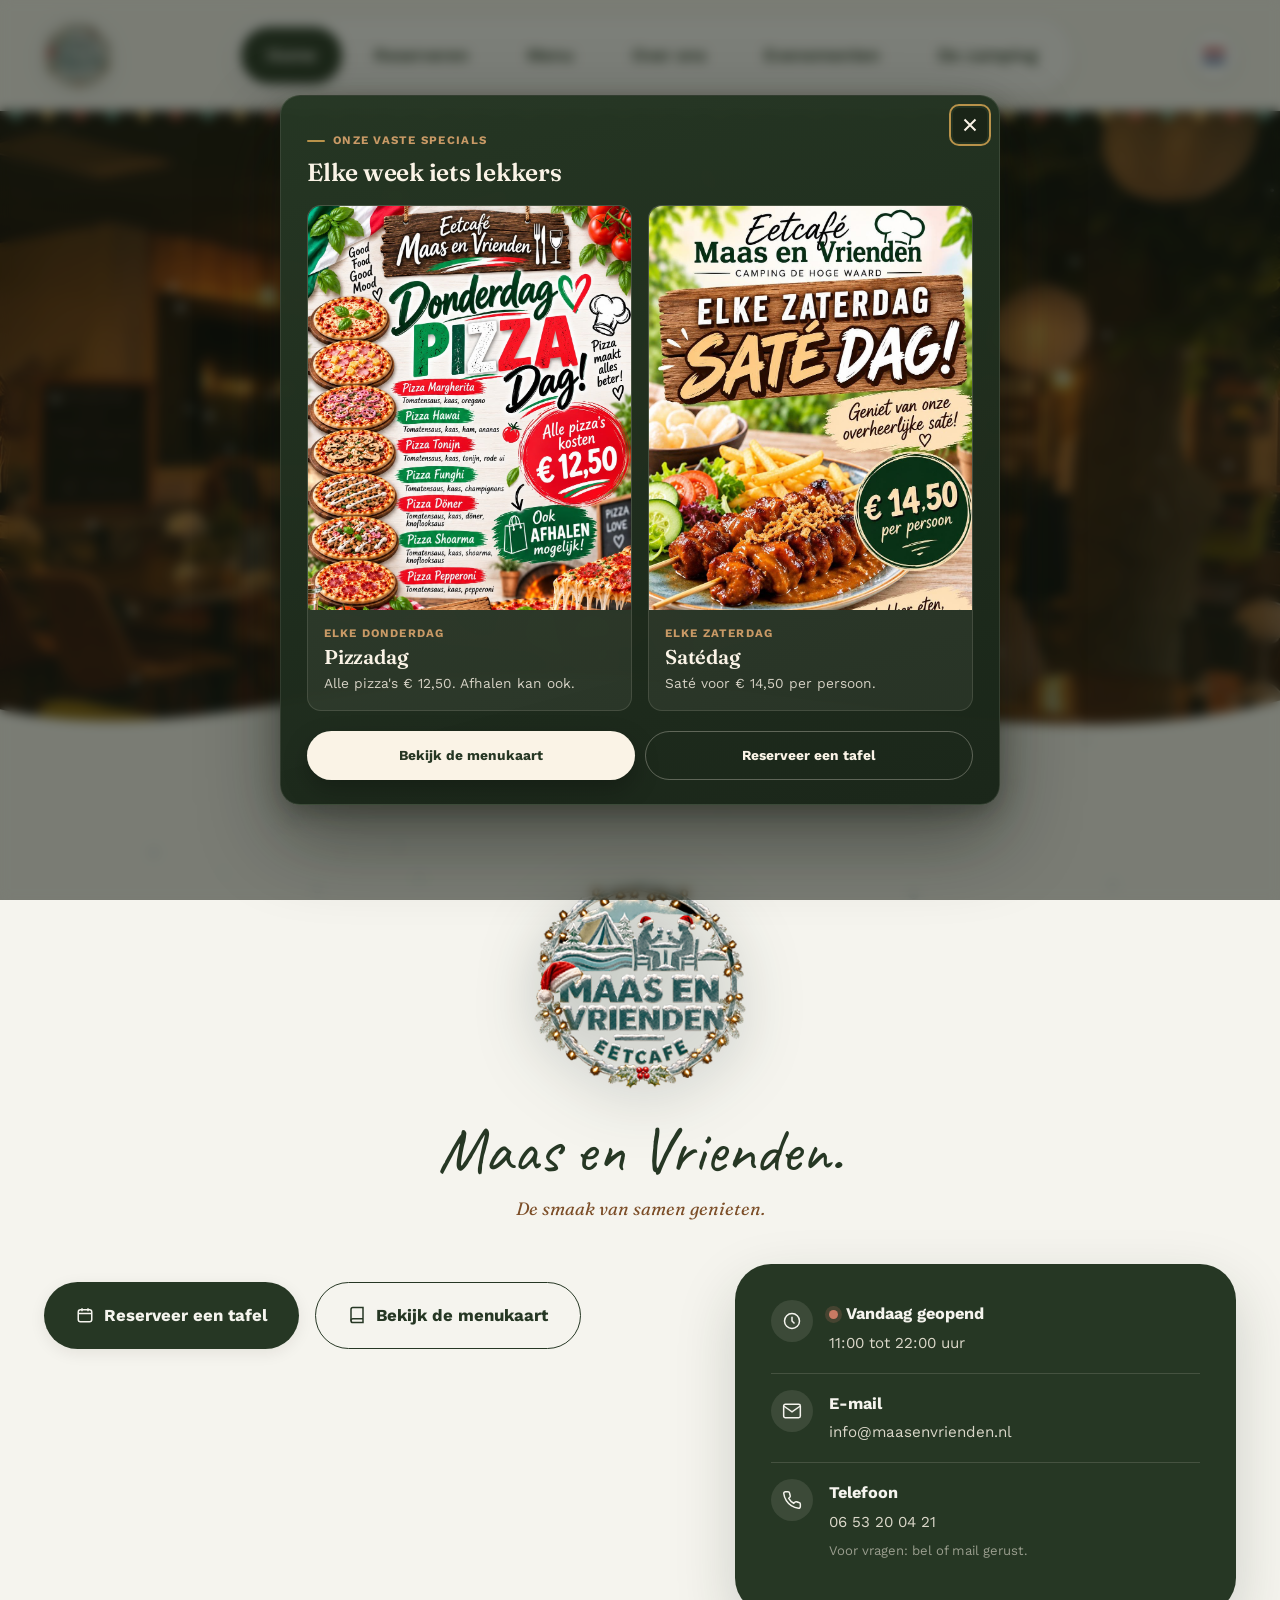
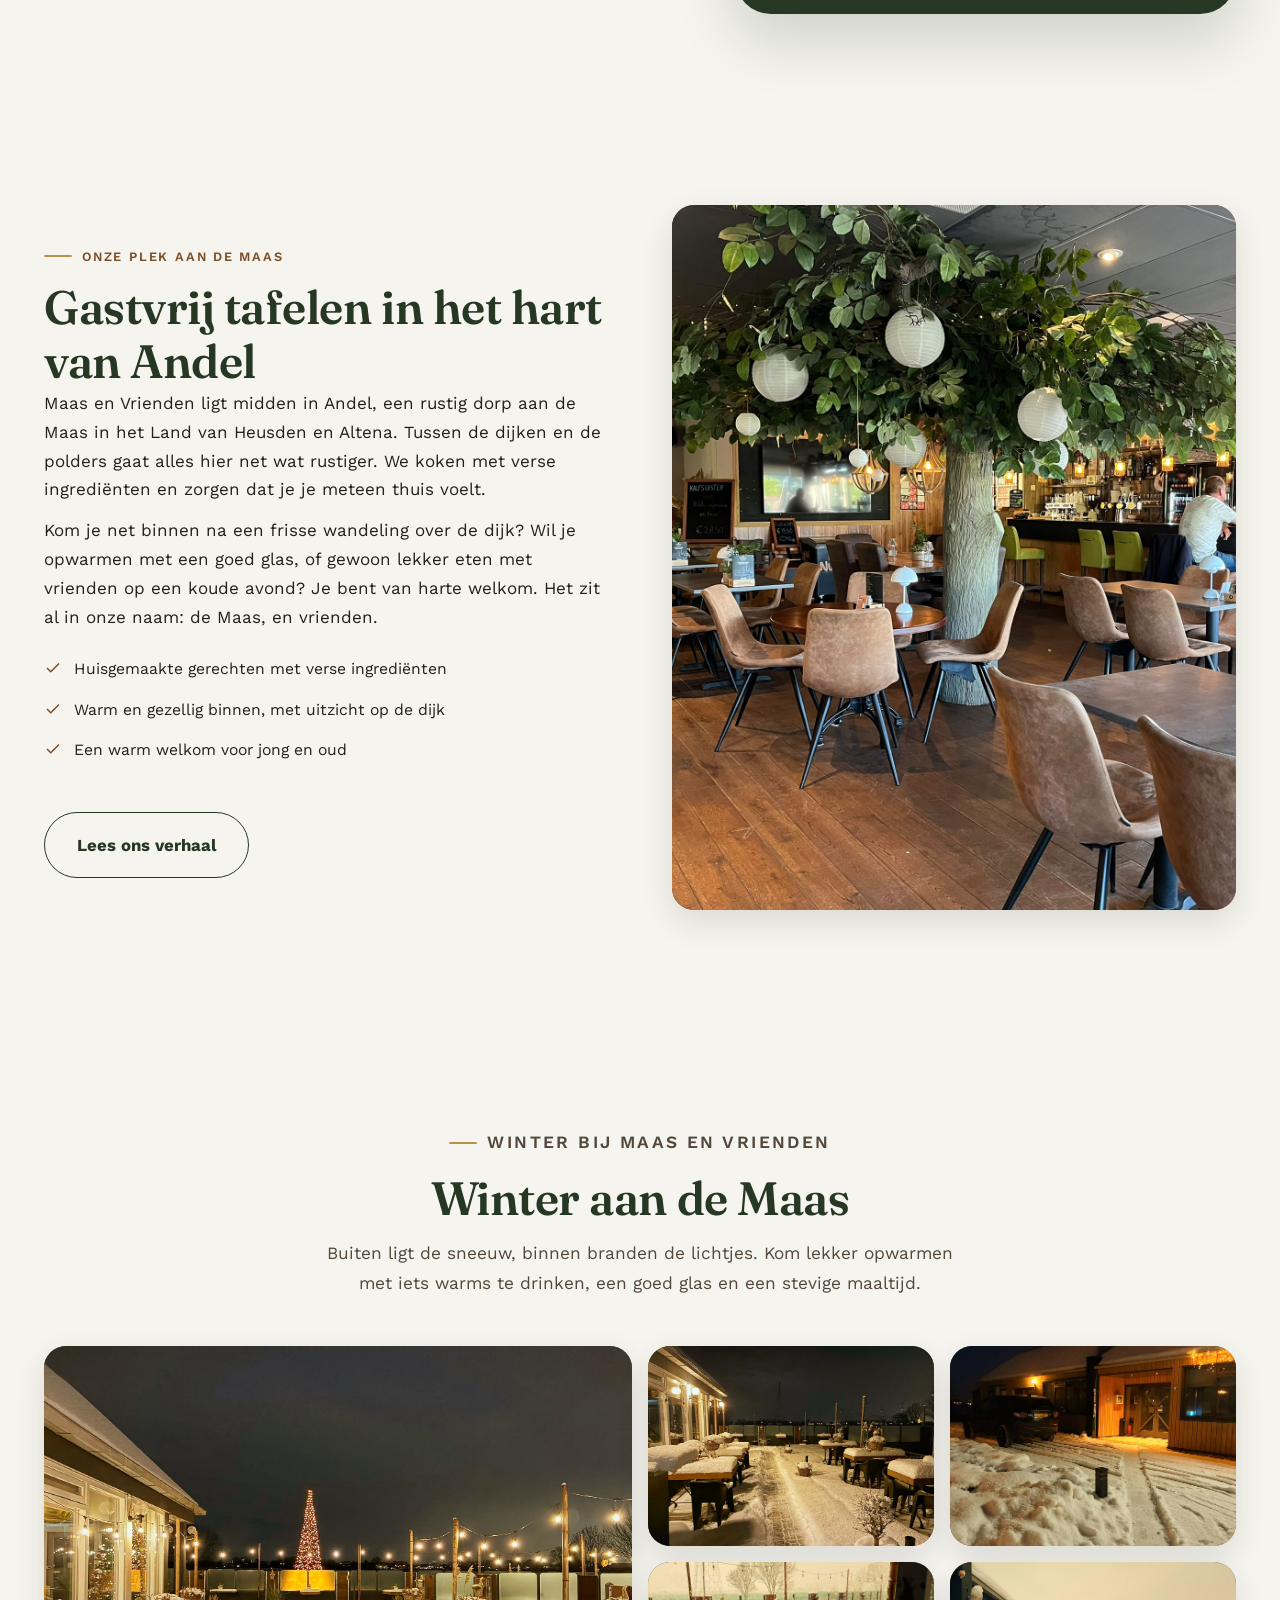
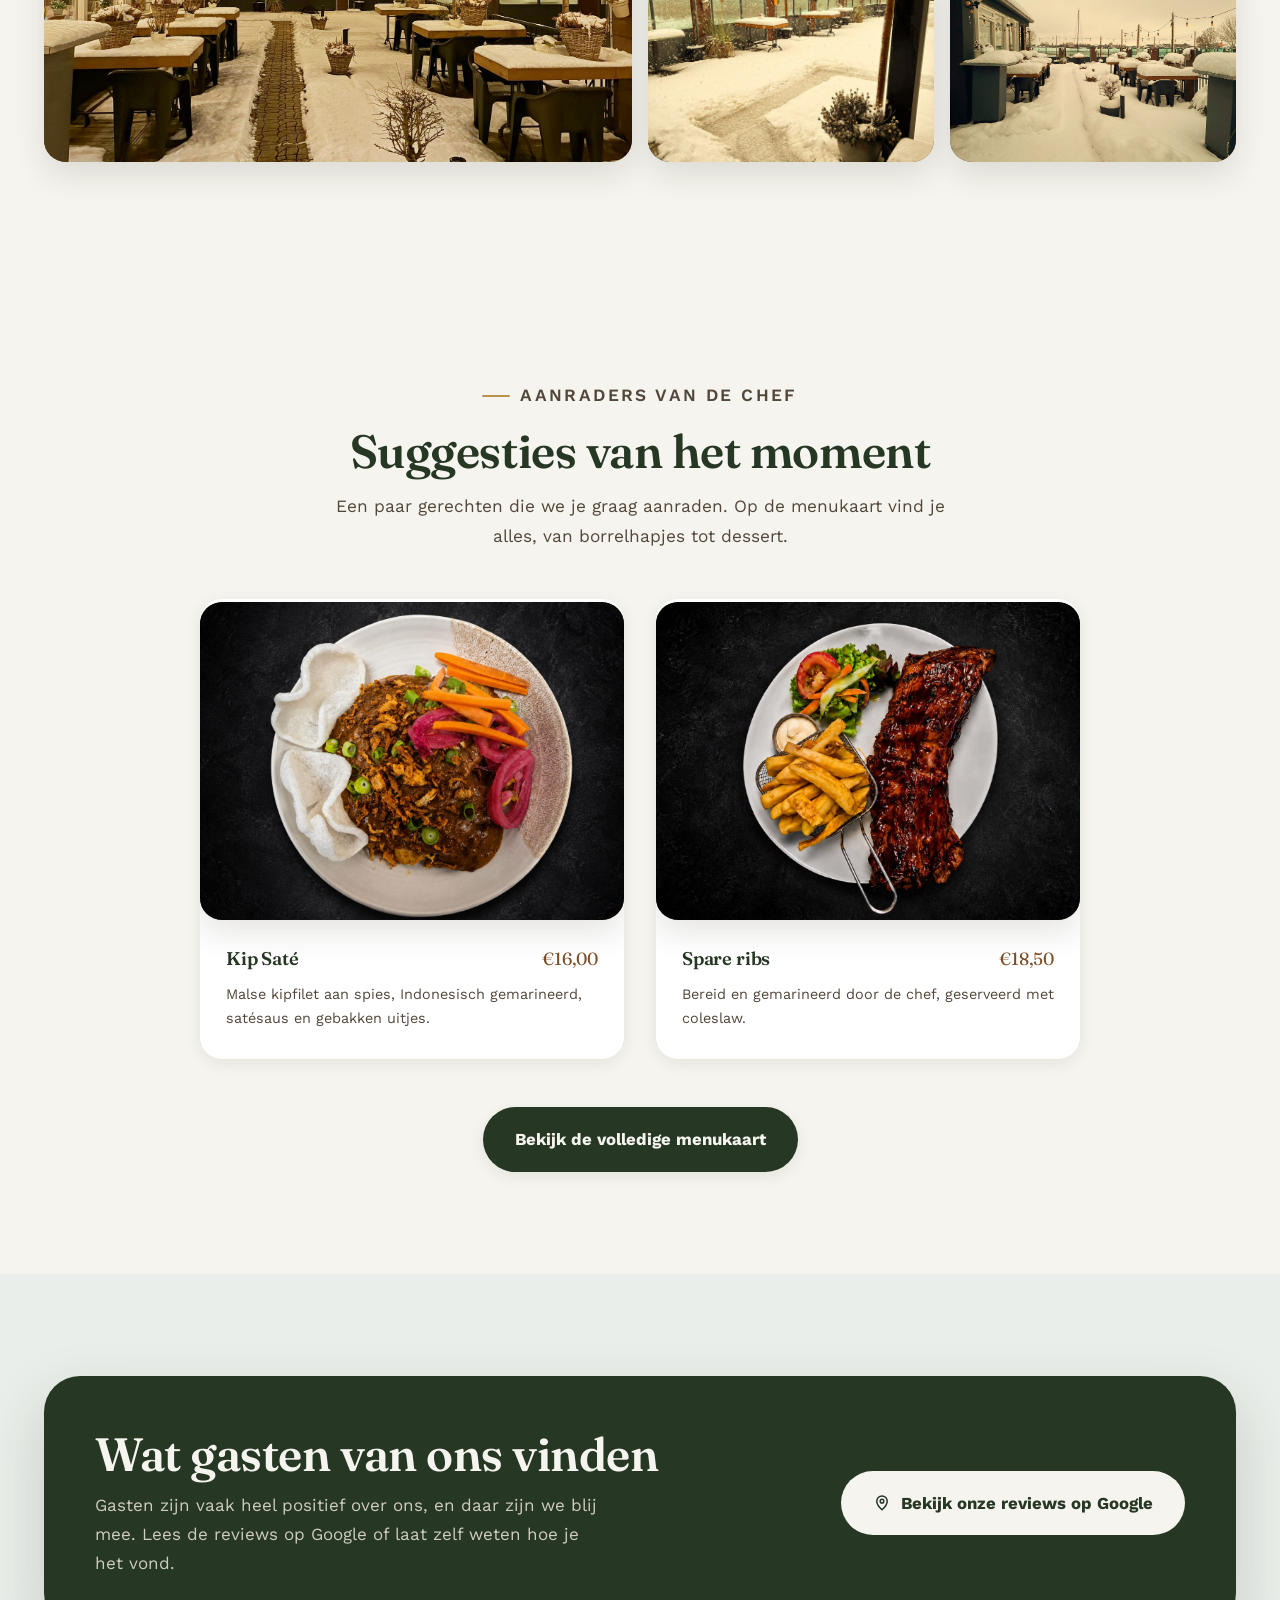
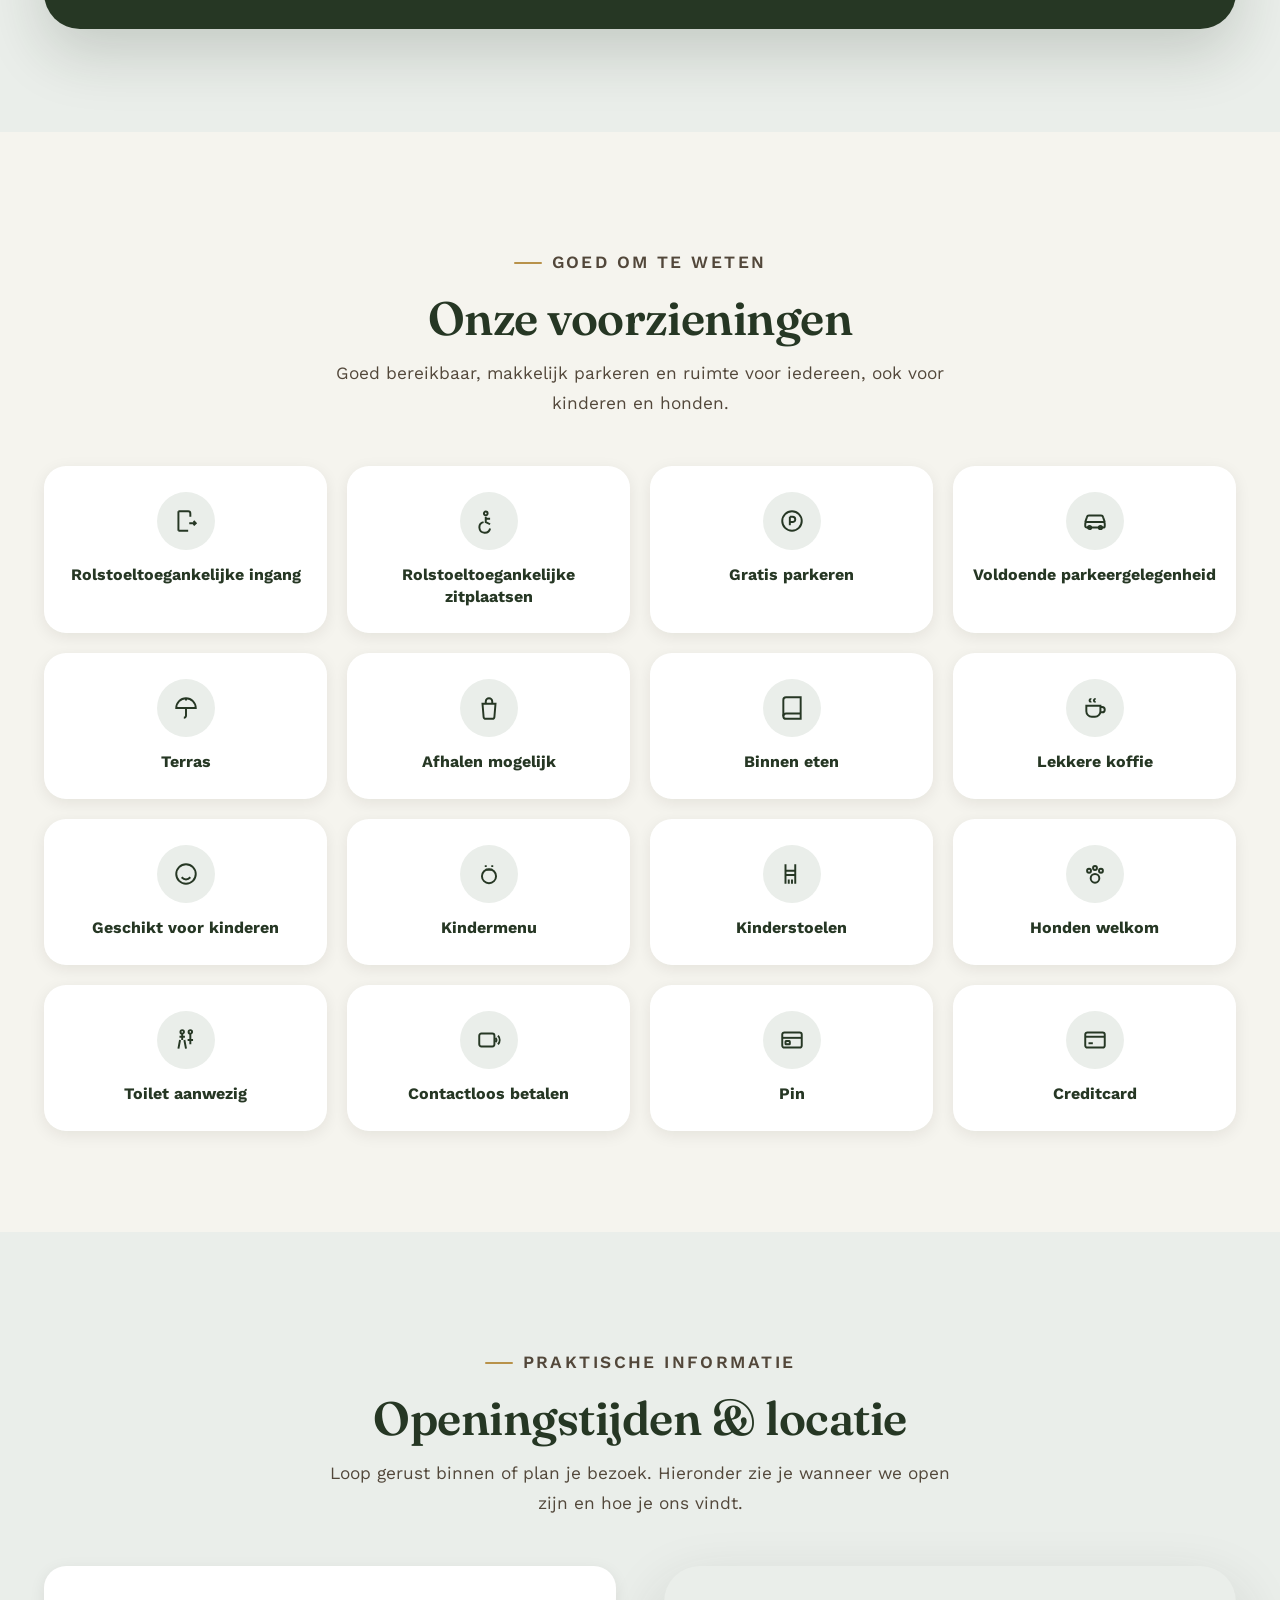
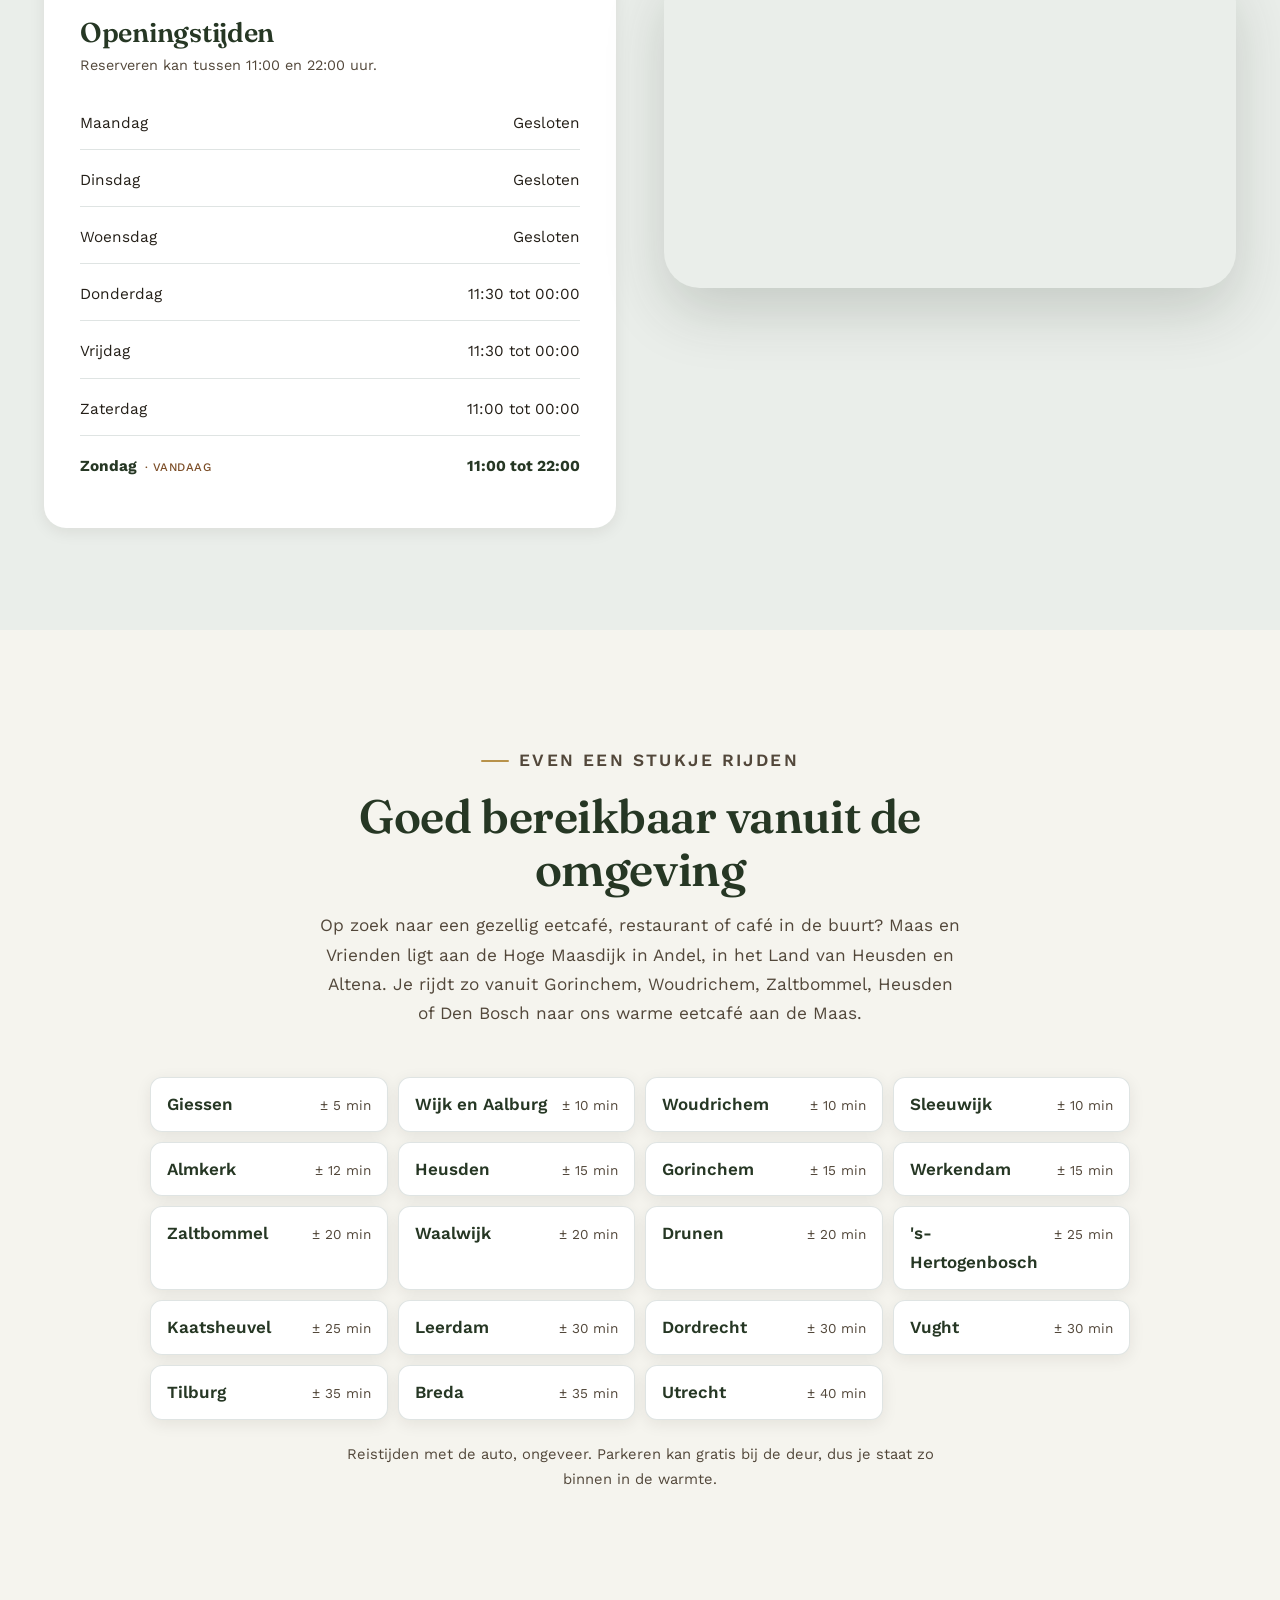
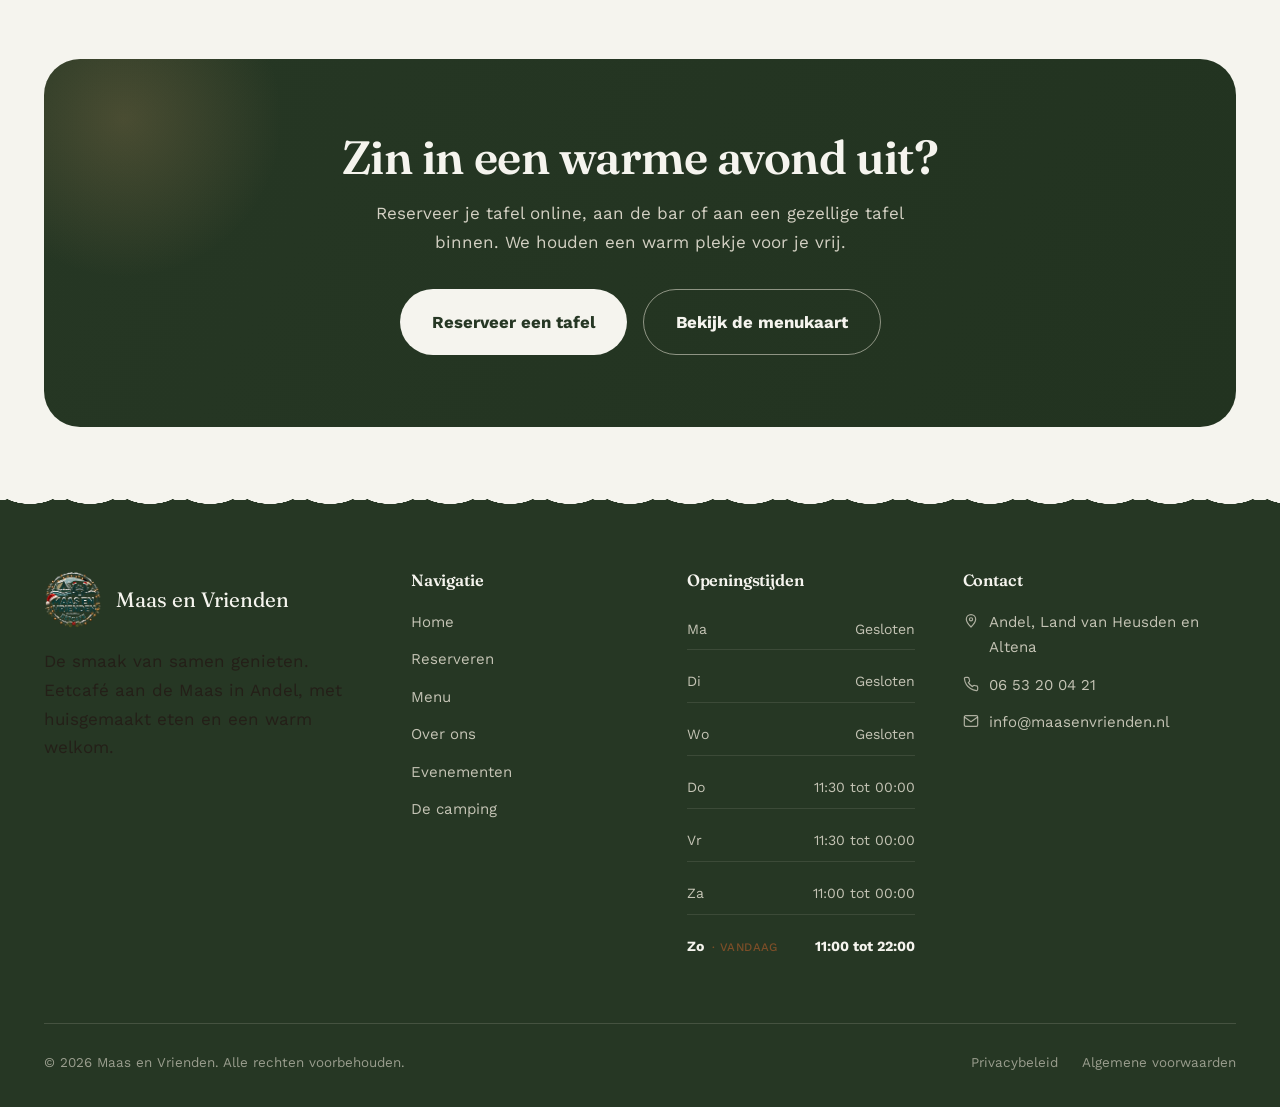
==== index.html @ 00887983 "Teksten en foto's herfst/winter gericht, minder camping, streepjes bij tijden en telefoonnummer weg " ====
<!DOCTYPE html>
<html lang="nl">
<head>
<meta charset="UTF-8">
<meta name="viewport" content="width=device-width, initial-scale=1.0">
<title>Eetcafé Maas en Vrienden in Andel | Restaurant &amp; terras aan de Maas</title>
<meta name="description" content="Eetcafé en restaurant aan de Maas in Andel (Altena). Pizza, huisgemaakte saté, spareribs, borrelplanken en een warm, gezellig interieur met uitzicht op de Maas. Vlakbij Gorinchem, Woudrichem en Zaltbommel. Reserveer online.">
<link rel="canonical" href="https://maasenvrienden.nl/">
<meta name="geo.region" content="NL-NB">
<meta name="geo.placename" content="Andel">
<meta name="geo.position" content="51.7781;5.0818">
<meta name="ICBM" content="51.7781, 5.0818">

<!-- Open Graph -->
<meta property="og:type" content="restaurant">
<meta property="og:site_name" content="Maas en Vrienden">
<meta property="og:title" content="Eetcafé Maas en Vrienden in Andel | Restaurant &amp; terras aan de Maas">
<meta property="og:description" content="Eetcafé en restaurant aan de Maas in Andel (Altena). Pizza, huisgemaakte saté, spareribs, borrelplanken en een warm, gezellig interieur met uitzicht op de Maas. Vlakbij Gorinchem, Woudrichem en Zaltbommel. Reserveer online.">
<meta property="og:image" content="https://maasenvrienden.nl/images/logo-500.png">
<meta property="og:url" content="https://maasenvrienden.nl/">
<meta property="og:locale" content="nl_NL">
<meta name="twitter:card" content="summary_large_image">

<!-- Favicons -->
<link rel="icon" type="image/png" sizes="32x32" href="images/favicon-32.png">
<link rel="icon" type="image/png" sizes="16x16" href="images/favicon-16.png">
<link rel="apple-touch-icon" sizes="180x180" href="images/apple-touch-icon.png">
<link rel="manifest" href="manifest.json">
<meta name="theme-color" content="#263724">

<!-- Fonts -->
<link rel="preconnect" href="https://fonts.googleapis.com">
<link rel="preconnect" href="https://fonts.gstatic.com" crossorigin>
<link href="https://fonts.googleapis.com/css2?family=Fraunces:ital,wght@0,500;0,600;0,700;1,500&family=Work+Sans:wght@400;500;600;700&family=Caveat:wght@600;700&display=swap" rel="stylesheet">

<!-- Styles -->
<link rel="stylesheet" href="css/style.css">
<link rel="stylesheet" href="css/components.css">
<link rel="stylesheet" href="css/pages.css">
<link rel="stylesheet" href="css/winter.css">
<link rel="stylesheet" href="css/event-popup.css">
<link rel="stylesheet" href="css/specials-popup.css">

<!-- Structured data -->
<script type="application/ld+json">
{
  "@context": "https://schema.org",
  "@type": [
    "Restaurant",
    "BarOrPub"
  ],
  "@id": "https://maasenvrienden.nl/#eetcafe",
  "name": "Maas en Vrienden",
  "alternateName": [
    "Maas & Vrienden",
    "Eetcafé Maas en Vrienden"
  ],
  "description": "Eetcafé en restaurant aan de Maas in Andel met pizza, huisgemaakte saté, spareribs, borrelplanken en een warm, gezellig interieur aan het water.",
  "url": "https://maasenvrienden.nl/",
  "image": [
    "https://maasenvrienden.nl/images/hero-avond.jpg",
    "https://maasenvrienden.nl/images/winter-terras-5.jpg",
    "https://maasenvrienden.nl/images/logo-500.png"
  ],
  "logo": "https://maasenvrienden.nl/images/logo-500.png",
  "telephone": "+31653200421",
  "email": "info@maasenvrienden.nl",
  "servesCuisine": [
    "Nederlands",
    "Pizza",
    "Saté",
    "Grill",
    "Eetcafé"
  ],
  "priceRange": "€€",
  "menu": "https://maasenvrienden.nl/menu.html",
  "hasMenu": "https://maasenvrienden.nl/menu.html",
  "acceptsReservations": "https://maasenvrienden.nl/reserveren.html",
  "address": {
    "@type": "PostalAddress",
    "streetAddress": "Hoge Maasdijk 61",
    "addressLocality": "Andel",
    "addressRegion": "Noord-Brabant",
    "addressCountry": "NL"
  },
  "geo": {
    "@type": "GeoCoordinates",
    "latitude": 51.7781461,
    "longitude": 5.0818184
  },
  "hasMap": "https://www.google.com/maps/search/?api=1&query=Maas%20en%20Vrienden%20Andel",
  "areaServed": [
    {
      "@type": "Place",
      "name": "Andel"
    },
    {
      "@type": "Place",
      "name": "Giessen"
    },
    {
      "@type": "Place",
      "name": "Wijk en Aalburg"
    },
    {
      "@type": "Place",
      "name": "Woudrichem"
    },
    {
      "@type": "Place",
      "name": "Sleeuwijk"
    },
    {
      "@type": "Place",
      "name": "Almkerk"
    },
    {
      "@type": "Place",
      "name": "Werkendam"
    },
    {
      "@type": "Place",
      "name": "Gorinchem"
    },
    {
      "@type": "Place",
      "name": "Heusden"
    },
    {
      "@type": "Place",
      "name": "Zaltbommel"
    },
    {
      "@type": "Place",
      "name": "Waalwijk"
    },
    {
      "@type": "Place",
      "name": "Drunen"
    },
    {
      "@type": "Place",
      "name": "'s-Hertogenbosch"
    },
    {
      "@type": "Place",
      "name": "Kaatsheuvel"
    },
    {
      "@type": "Place",
      "name": "Leerdam"
    },
    {
      "@type": "Place",
      "name": "Dordrecht"
    },
    {
      "@type": "Place",
      "name": "Vught"
    },
    {
      "@type": "Place",
      "name": "Tilburg"
    },
    {
      "@type": "Place",
      "name": "Breda"
    },
    {
      "@type": "Place",
      "name": "Altena"
    },
    {
      "@type": "Place",
      "name": "Land van Heusden en Altena"
    }
  ],
  "amenityFeature": [
    {
      "@type": "LocationFeatureSpecification",
      "name": "Terras",
      "value": true
    },
    {
      "@type": "LocationFeatureSpecification",
      "name": "Honden welkom",
      "value": true
    },
    {
      "@type": "LocationFeatureSpecification",
      "name": "Pinnen",
      "value": true
    },
    {
      "@type": "LocationFeatureSpecification",
      "name": "Creditcard",
      "value": true
    }
  ],
  "openingHoursSpecification": [
    {
      "@type": "OpeningHoursSpecification",
      "dayOfWeek": [
        "Thursday",
        "Friday"
      ],
      "opens": "11:30",
      "closes": "23:59"
    },
    {
      "@type": "OpeningHoursSpecification",
      "dayOfWeek": "Saturday",
      "opens": "11:00",
      "closes": "23:59"
    },
    {
      "@type": "OpeningHoursSpecification",
      "dayOfWeek": "Sunday",
      "opens": "11:00",
      "closes": "22:00"
    }
  ]
}
</script>
</head>
<body data-page="home">

<a class="skip-link" href="#main" data-i18n="common.skipLink">Direct naar inhoud</a>

<!-- ========== HEADER ========== -->
<header class="site-header">
  <div class="container">
    <a href="index.html" class="brand" aria-label="Maas en Vrienden, naar de homepage">
      <img src="images/logo-winter.png" alt="Maas en Vrienden eetcafé" width="68" height="68" fetchpriority="high">
    </a>

    <nav class="nav-shell" aria-label="Hoofdnavigatie" data-i18n-aria-label="common.nav.ariaLabel" id="hoofdnavigatie">
      <a href="index.html" class="nav-link" data-nav="home" data-i18n="common.nav.home">Home</a>
      <a href="reserveren.html" class="nav-link" data-nav="reserveren" data-i18n="common.nav.reserveren">Reserveren</a>
      <a href="menu.html" class="nav-link" data-nav="menu" data-i18n="common.nav.menu">Menu</a>
      <a href="over-ons.html" class="nav-link" data-nav="over-ons" data-i18n="common.nav.overons">Over ons</a>
      <a href="evenementen.html" class="nav-link" data-nav="evenementen" data-i18n="common.nav.evenementen">Evenementen</a>
      <a href="camping.html" class="nav-link" data-nav="camping" data-i18n="common.nav.camping">De camping</a>
    </nav>

    <div class="header-actions">
      <div class="lang-switch">
        <button class="lang-current" aria-haspopup="true" aria-expanded="false" aria-label="Taal wijzigen" data-i18n-aria-label="common.langSwitch.ariaLabel">
          <span class="flag" aria-hidden="true"><svg viewBox="0 0 30 20" width="22" height="16"><rect width="30" height="6.67" fill="#AE1C28"/><rect y="6.67" width="30" height="6.67" fill="#FFFFFF"/><rect y="13.33" width="30" height="6.67" fill="#21468B"/></svg></span><span data-lang-label>NL</span>
        </button>
        <div class="lang-menu" role="menu" aria-label="Taal kiezen" data-i18n-aria-label="common.langMenu.ariaLabel">
          <button class="lang-option" role="menuitem" data-lang="nl"><span class="flag" aria-hidden="true"><svg viewBox="0 0 30 20" width="22" height="16"><rect width="30" height="6.67" fill="#AE1C28"/><rect y="6.67" width="30" height="6.67" fill="#FFFFFF"/><rect y="13.33" width="30" height="6.67" fill="#21468B"/></svg></span> Nederlands</button>
          <button class="lang-option" role="menuitem" data-lang="en"><span class="flag" aria-hidden="true"><svg viewBox="0 0 30 20" width="22" height="16"><rect width="30" height="20" fill="#00247D"/><path d="M0,0 L30,20 M30,0 L0,20" stroke="#FFFFFF" stroke-width="4.5"/><path d="M0,0 L30,20 M30,0 L0,20" stroke="#CF142B" stroke-width="1.8"/><path d="M15,0 V20 M0,10 H30" stroke="#FFFFFF" stroke-width="7"/><path d="M15,0 V20 M0,10 H30" stroke="#CF142B" stroke-width="4"/></svg></span> English</button>
          <button class="lang-option" role="menuitem" data-lang="de"><span class="flag" aria-hidden="true"><svg viewBox="0 0 30 20" width="22" height="16"><rect width="30" height="6.67" fill="#000000"/><rect y="6.67" width="30" height="6.67" fill="#DD0000"/><rect y="13.33" width="30" height="6.67" fill="#FFCE00"/></svg></span> Deutsch</button>
        </div>
      </div>
    </div>
  </div>
</header>

<main id="main">

  <!-- ========== HERO ========== -->
  <section class="hero" aria-label="Sfeerbeeld van Maas en Vrienden">
    <div class="hero-media">
      <div class="photo-frame" style="--ar:auto; height:100%;">
        <img src="images/hero-avond.jpg" alt="Sfeervol verlicht interieur van eetcafé Maas en Vrienden met de boom en houten bar" loading="eager" fetchpriority="high">
        <div class="placeholder-content">
          <svg viewBox="0 0 24 24" fill="none" stroke="currentColor" stroke-width="1.6"><rect x="3" y="5" width="18" height="14" rx="2"/><circle cx="8.5" cy="10" r="1.5"/><path d="M21 15l-5-5-9 9"/></svg>
          <span class="caption" data-i18n="home.hero.photoCaption">Foto: interieur van het eetcafé</span>
          <span class="sub" data-i18n="common.photoSoon">wordt binnenkort toegevoegd</span>
        </div>
      </div>
    </div>
    <div class="hero-wave" aria-hidden="true">
      <svg viewBox="0 0 1440 110" preserveAspectRatio="none"><path d="M0,60 C220,110 420,0 720,28 C1020,56 1220,110 1440,50 L1440,110 L0,110 Z" fill="#FAF3E6"/></svg>
    </div>
  </section>

  <!-- ========== BRAND INTRO / CTA / CONTACT ========== -->
  <section class="section-tight" data-reveal>
    <div class="container">
      <div class="brand-intro">
        <img src="images/logo-winter.png" alt="" width="128" height="128">
        <p class="wordmark">Maas en Vrienden.</p>
        <p class="tagline" data-i18n="home.tagline">De smaak van samen genieten.</p>
      </div>

      <div class="hero-actions-row">
        <div class="hero-cta-group">
          <a href="reserveren.html" class="btn btn-primary">
            <svg width="18" height="18" viewBox="0 0 24 24" fill="none" stroke="currentColor" stroke-width="2"><rect x="3" y="5" width="18" height="16" rx="3"/><path d="M8 3v4M16 3v4M3 10h18"/></svg>
            <span data-i18n="common.cta.reserveer">Reserveer een tafel</span>
          </a>
          <a href="menu.html" class="btn btn-outline">
            <svg width="18" height="18" viewBox="0 0 24 24" fill="none" stroke="currentColor" stroke-width="2"><path d="M4 19.5A2.5 2.5 0 0 1 6.5 17H20"/><path d="M6.5 2H20v20H6.5A2.5 2.5 0 0 1 4 19.5v-15A2.5 2.5 0 0 1 6.5 2Z"/></svg>
            <span data-i18n="common.cta.bekijkMenu">Bekijk de menukaart</span>
          </a>
        </div>

        <div class="info-card" data-reveal data-reveal-delay="1">
          <div class="info-row" data-status-badge>
            <span class="icon"><svg width="20" height="20" viewBox="0 0 24 24" fill="none" stroke="currentColor" stroke-width="1.8"><circle cx="12" cy="12" r="9"/><path d="M12 7v5l3 3"/></svg></span>
            <div>
              <strong><span class="status-dot"></span><span data-status-label data-i18n="home.status.loading">Status wordt geladen…</span></strong>
              <span class="value" data-status-hours></span>
            </div>
          </div>
          <div class="info-row">
            <span class="icon"><svg width="20" height="20" viewBox="0 0 24 24" fill="none" stroke="currentColor" stroke-width="1.8"><path d="M4 4h16v16H4z" opacity="0"/><path d="M22 6 12 13 2 6"/><rect x="2" y="4" width="20" height="16" rx="2"/></svg></span>
            <div>
              <strong data-i18n="common.email">E-mail</strong>
              <a href="mailto:info@maasenvrienden.nl">info@maasenvrienden.nl</a>
            </div>
          </div>
          <div class="info-row">
            <span class="icon"><svg width="20" height="20" viewBox="0 0 24 24" fill="none" stroke="currentColor" stroke-width="1.8"><path d="M22 16.92v3a2 2 0 0 1-2.18 2 19.8 19.8 0 0 1-8.63-3.07 19.5 19.5 0 0 1-6-6 19.8 19.8 0 0 1-3.07-8.67A2 2 0 0 1 4.11 2h3a2 2 0 0 1 2 1.72c.13.96.36 1.9.7 2.81a2 2 0 0 1-.45 2.11L8.09 9.91a16 16 0 0 0 6 6l1.27-1.27a2 2 0 0 1 2.11-.45c.9.34 1.85.57 2.81.7A2 2 0 0 1 22 16.92z"/></svg></span>
            <div>
              <strong data-i18n="common.phone">Telefoon</strong>
              <a href="tel:+31653200421">06 53 20 04 21</a>
              <p class="info-note" data-i18n="home.contact.phoneNote">Voor vragen: bel of mail gerust.</p>
            </div>
          </div>
        </div>
      </div>
    </div>
  </section>

  <!-- ========== OVER ANDEL ========== -->
  <section class="section" data-reveal>
    <div class="container split">
      <div class="split-text">
        <p class="eyebrow" data-i18n="home.intro.eyebrow">Onze plek aan de Maas</p>
        <h2 data-i18n="home.intro.title">Gastvrij tafelen in het hart van Andel</h2>
        <p data-i18n="home.intro.p1">Maas en Vrienden ligt midden in Andel, een rustig dorp aan de Maas in het Land van Heusden en Altena. Tussen de dijken en de polders gaat alles hier net wat rustiger. We koken met verse ingrediënten en zorgen dat je je meteen thuis voelt.</p>
        <p class="mt-sm" data-i18n="home.intro.p2">Kom je net binnen na een frisse wandeling over de dijk? Wil je opwarmen met een goed glas, of gewoon lekker eten met vrienden op een koude avond? Je bent van harte welkom. Het zit al in onze naam: de Maas, en vrienden.</p>
        <ul class="checklist">
          <li><svg width="18" height="18" viewBox="0 0 24 24" fill="none" stroke="currentColor" stroke-width="2"><path d="M20 6 9 17l-5-5"/></svg> <span data-i18n="home.intro.check1">Huisgemaakte gerechten met verse ingrediënten</span></li>
          <li><svg width="18" height="18" viewBox="0 0 24 24" fill="none" stroke="currentColor" stroke-width="2"><path d="M20 6 9 17l-5-5"/></svg> <span data-i18n="home.intro.check2">Warm en gezellig binnen, met uitzicht op de dijk</span></li>
          <li><svg width="18" height="18" viewBox="0 0 24 24" fill="none" stroke="currentColor" stroke-width="2"><path d="M20 6 9 17l-5-5"/></svg> <span data-i18n="home.intro.check3">Een warm welkom voor jong en oud</span></li>
        </ul>
        <a href="over-ons.html" class="btn btn-outline mt-lg" data-i18n="home.intro.cta">Lees ons verhaal</a>
      </div>
      <div class="split-media">
        <div class="photo-frame" style="--ar:4/5;">
          <img src="images/sfeer-1.jpg" alt="Het gezellige interieur van Maas en Vrienden in Andel" loading="lazy">
          <div class="placeholder-content">
            <svg viewBox="0 0 24 24" fill="none" stroke="currentColor" stroke-width="1.6"><path d="M3 17c2-3 4-3 6 0s4 3 6 0 4-3 6 0"/><path d="M3 11c2-3 4-3 6 0s4 3 6 0 4-3 6 0"/></svg>
            <span class="caption" data-i18n="home.intro.photoCaption">Foto: de Maas bij Andel</span>
            <span class="sub" data-i18n="common.photoSoon">wordt binnenkort toegevoegd</span>
          </div>
        </div>
      </div>
    </div>
  </section>

  <!-- ========== WINTER AAN DE MAAS ========== -->
  <section class="section" id="winter" data-reveal>
    <div class="container">
      <div class="section-head center">
        <p class="eyebrow" data-i18n="home.winter.eyebrow">Winter bij Maas en Vrienden</p>
        <h2 data-i18n="home.winter.title">Winter aan de Maas</h2>
        <p data-i18n="home.winter.desc">Buiten ligt de sneeuw, binnen branden de lichtjes. Kom lekker opwarmen met iets warms te drinken, een goed glas en een stevige maaltijd.</p>
      </div>
      <div class="gallery-grid">
        <div class="photo-frame span-2 row-2" data-reveal>
          <img src="images/winter-terras-5.jpg" alt="Besneeuwd terras met kerstboom en lichtjes bij avond" loading="lazy">
          <div class="placeholder-content"><span class="caption" data-i18n="home.winter.c5">Kerstsfeer aan de Maas</span></div>
        </div>
        <div class="photo-frame" data-reveal data-reveal-delay="1">
          <img src="images/winter-terras-2.jpg" alt="Besneeuwde terrastafels bij avond" loading="lazy">
          <div class="placeholder-content"><span class="caption" data-i18n="home.winter.c2">Sneeuw op het terras</span></div>
        </div>
        <div class="photo-frame" data-reveal data-reveal-delay="2">
          <img src="images/winter-terras-3.jpg" alt="Verlichte ingang van Maas en Vrienden in de sneeuw" loading="lazy">
          <div class="placeholder-content"><span class="caption" data-i18n="home.winter.c3">Warm welkom</span></div>
        </div>
        <div class="photo-frame" data-reveal data-reveal-delay="0">
          <img src="images/winter-terras-1.jpg" alt="Besneeuwd pad met lichtjes naar het terras" loading="lazy">
          <div class="placeholder-content"><span class="caption" data-i18n="home.winter.c1">Lichtjes in de sneeuw</span></div>
        </div>
        <div class="photo-frame" data-reveal data-reveal-delay="1">
          <img src="images/winter-terras-4.jpg" alt="Terras van Maas en Vrienden onder een dik pak sneeuw" loading="lazy">
          <div class="placeholder-content"><span class="caption" data-i18n="home.winter.c4">Winter aan de dijk</span></div>
        </div>
      </div>
    </div>
  </section>

  <!-- ========== SUGGESTIES VAN HET MOMENT ========== -->
  <section class="section" data-reveal>
    <div class="container">
      <div class="section-head center">
        <p class="eyebrow" data-i18n="home.suggesties.eyebrow">Aanraders van de chef</p>
        <h2 data-i18n="home.suggesties.title">Suggesties van het moment</h2>
        <p data-i18n="home.suggesties.desc">Een paar gerechten die we je graag aanraden. Op de menukaart vind je alles, van borrelhapjes tot dessert.</p>
      </div>
      <div class="grid grid-2" style="max-width: 880px; margin-inline: auto;">
        <article class="card suggestion-card" data-reveal>
          <div class="suggestion-media photo-frame">
            <img src="images/gerecht-kipsate.jpg" alt="Kip Saté met satésaus en gebakken uitjes" loading="lazy">
            <div class="placeholder-content"><svg viewBox="0 0 24 24" fill="none" stroke="currentColor" stroke-width="1.6"><circle cx="12" cy="12" r="9"/><path d="M8 12h8M12 8v8"/></svg><span class="caption" data-i18n="common.photoGeneric">Foto volgt</span></div>
          </div>
          <div class="suggestion-body">
            <div class="suggestion-top"><h3 data-i18n="home.suggesties.item1.name">Kip Saté</h3><span class="suggestion-price">€16,00</span></div>
            <p data-i18n="home.suggesties.item1.desc">Malse kipfilet aan spies, Indonesisch gemarineerd, satésaus en gebakken uitjes.</p>
          </div>
        </article>
        <article class="card suggestion-card" data-reveal data-reveal-delay="1">
          <div class="suggestion-media photo-frame">
            <img src="images/gerecht-spareribs.jpg" alt="Spare ribs met friet en salade" loading="lazy">
            <div class="placeholder-content"><svg viewBox="0 0 24 24" fill="none" stroke="currentColor" stroke-width="1.6"><circle cx="12" cy="12" r="9"/><path d="M8 12h8M12 8v8"/></svg><span class="caption" data-i18n="common.photoGeneric">Foto volgt</span></div>
          </div>
          <div class="suggestion-body">
            <div class="suggestion-top"><h3 data-i18n="home.suggesties.item3.name">Spare ribs</h3><span class="suggestion-price">€18,50</span></div>
            <p data-i18n="home.suggesties.item3.desc">Bereid en gemarineerd door de chef, geserveerd met coleslaw.</p>
          </div>
        </article>
      </div>
      <div class="text-center mt-lg">
        <a href="menu.html" class="btn btn-primary" data-i18n="home.suggesties.cta">Bekijk de volledige menukaart</a>
      </div>
    </div>
  </section>

  <!-- ========== REVIEWS ========== -->
  <section class="section section-alt" data-reveal>
    <div class="container">
      <div class="reviews-panel">
        <div>
          <h2 data-i18n="home.reviews.title">Wat gasten van ons vinden</h2>
          <p data-i18n="home.reviews.desc">Gasten zijn vaak heel positief over ons, en daar zijn we blij mee. Lees de reviews op Google of laat zelf weten hoe je het vond.</p>
        </div>
        <a class="btn btn-on-dark" href="https://www.google.com/maps/search/?api=1&query=Maas%20en%20Vrienden%20Andel" target="_blank" rel="noopener">
          <svg width="18" height="18" viewBox="0 0 24 24" fill="none" stroke="currentColor" stroke-width="2"><path d="M12 21s-7-6.5-7-11.5A7 7 0 0 1 19 9.5C19 14.5 12 21 12 21Z"/><circle cx="12" cy="9.5" r="2.4"/></svg>
          <span data-i18n="home.reviews.cta">Bekijk onze reviews op Google</span>
        </a>
      </div>
    </div>
  </section>

  <!-- ========== VOORZIENINGEN ========== -->
  <section class="section" data-reveal>
    <div class="container">
      <div class="section-head center">
        <p class="eyebrow" data-i18n="home.amenities.eyebrow">Goed om te weten</p>
        <h2 data-i18n="home.amenities.title">Onze voorzieningen</h2>
        <p data-i18n="home.amenities.desc">Goed bereikbaar, makkelijk parkeren en ruimte voor iedereen, ook voor kinderen en honden.</p>
      </div>
      <div class="amenities-grid">
        <div class="amenity-item" data-reveal>
          <span class="icon-badge"><svg width="26" height="26" viewBox="0 0 24 24" fill="none" stroke="currentColor" stroke-width="1.8"><path d="M5 3v18M5 3h9a2 2 0 0 1 2 2v3M14 21H5M19 12l2 2-2 2M15 14h6"/></svg></span>
          <span data-i18n="amenity.wheelchairEntrance">Rolstoeltoegankelijke ingang</span>
        </div>
        <div class="amenity-item" data-reveal>
          <span class="icon-badge"><svg width="26" height="26" viewBox="0 0 24 24" fill="none" stroke="currentColor" stroke-width="1.8"><circle cx="9" cy="5" r="1.7"/><path d="M9 8v5l4 2M9 10h4M7 13a5 5 0 1 0 6 6"/></svg></span>
          <span data-i18n="amenity.wheelchairSeating">Rolstoeltoegankelijke zitplaatsen</span>
        </div>
        <div class="amenity-item" data-reveal>
          <span class="icon-badge"><svg width="26" height="26" viewBox="0 0 24 24" fill="none" stroke="currentColor" stroke-width="1.8"><circle cx="12" cy="12" r="9"/><path d="M10 8v8M10 8h2.5a2.5 2.5 0 0 1 0 5H10"/></svg></span>
          <span data-i18n="amenity.freeParking">Gratis parkeren</span>
        </div>
        <div class="amenity-item" data-reveal>
          <span class="icon-badge"><svg width="26" height="26" viewBox="0 0 24 24" fill="none" stroke="currentColor" stroke-width="1.8"><path d="M3 13l1.5-4.5A2 2 0 0 1 6.4 7h11.2a2 2 0 0 1 1.9 1.5L21 13"/><rect x="3" y="13" width="18" height="5" rx="1.5"/><circle cx="7" cy="18" r="1.5"/><circle cx="17" cy="18" r="1.5"/></svg></span>
          <span data-i18n="amenity.amplParking">Voldoende parkeergelegenheid</span>
        </div>
        <div class="amenity-item" data-reveal>
          <span class="icon-badge"><svg width="26" height="26" viewBox="0 0 24 24" fill="none" stroke="currentColor" stroke-width="1.8"><path d="M12 3a9 9 0 0 1 9 9H3a9 9 0 0 1 9-9Z"/><path d="M12 12v7a2 2 0 0 1-2 2M12 3v2"/></svg></span>
          <span data-i18n="amenity.terrace">Terras</span>
        </div>
        <div class="amenity-item" data-reveal>
          <span class="icon-badge"><svg width="26" height="26" viewBox="0 0 24 24" fill="none" stroke="currentColor" stroke-width="1.8"><path d="M6 8h12l-1 12a2 2 0 0 1-2 2H9a2 2 0 0 1-2-2L6 8Z"/><path d="M9 8V6a3 3 0 0 1 6 0v2"/></svg></span>
          <span data-i18n="amenity.takeaway">Afhalen mogelijk</span>
        </div>
        <div class="amenity-item" data-reveal>
          <span class="icon-badge"><svg width="26" height="26" viewBox="0 0 24 24" fill="none" stroke="currentColor" stroke-width="1.8"><path d="M4 19.5A2.5 2.5 0 0 1 6.5 17H20"/><path d="M6.5 2H20v20H6.5A2.5 2.5 0 0 1 4 19.5v-15A2.5 2.5 0 0 1 6.5 2Z"/></svg></span>
          <span data-i18n="amenity.indoorDining">Binnen eten</span>
        </div>
        <div class="amenity-item" data-reveal>
          <span class="icon-badge"><svg width="26" height="26" viewBox="0 0 24 24" fill="none" stroke="currentColor" stroke-width="1.8"><path d="M4 10h13v5a5 5 0 0 1-5 5H9a5 5 0 0 1-5-5v-5Z"/><path d="M17 11h1.5a2.5 2.5 0 0 1 0 5H17"/><path d="M8 3c0 1-1 1-1 2s1 1 1 2M12 3c0 1-1 1-1 2s1 1 1 2"/></svg></span>
          <span data-i18n="amenity.coffee">Lekkere koffie</span>
        </div>
        <div class="amenity-item" data-reveal>
          <span class="icon-badge"><svg width="26" height="26" viewBox="0 0 24 24" fill="none" stroke="currentColor" stroke-width="1.8"><circle cx="12" cy="12" r="9"/><path d="M8.5 10h.01M15.5 10h.01M8 15c1.2 1.3 2.5 2 4 2s2.8-.7 4-2"/></svg></span>
          <span data-i18n="amenity.kidsFriendly">Geschikt voor kinderen</span>
        </div>
        <div class="amenity-item" data-reveal>
          <span class="icon-badge"><svg width="26" height="26" viewBox="0 0 24 24" fill="none" stroke="currentColor" stroke-width="1.8"><circle cx="12" cy="14" r="6.5"/><path d="M9 5.5V4M15 5.5V4M9 8h6"/></svg></span>
          <span data-i18n="amenity.kidsMenu">Kindermenu</span>
        </div>
        <div class="amenity-item" data-reveal>
          <span class="icon-badge"><svg width="26" height="26" viewBox="0 0 24 24" fill="none" stroke="currentColor" stroke-width="1.8"><path d="M6 3v18M6 9h9M15 3v18M6 13h9M9 21v-4M12 21v-4"/></svg></span>
          <span data-i18n="amenity.highChairs">Kinderstoelen</span>
        </div>
        <div class="amenity-item" data-reveal>
          <span class="icon-badge"><svg width="26" height="26" viewBox="0 0 24 24" fill="none" stroke="currentColor" stroke-width="1.8"><circle cx="12" cy="16" r="4"/><circle cx="6.5" cy="9" r="1.8"/><circle cx="12" cy="6.5" r="1.8"/><circle cx="17.5" cy="9" r="1.8"/></svg></span>
          <span data-i18n="amenity.dogsWelcome">Honden welkom</span>
        </div>
        <div class="amenity-item" data-reveal>
          <span class="icon-badge"><svg width="26" height="26" viewBox="0 0 24 24" fill="none" stroke="currentColor" stroke-width="1.8"><circle cx="8.5" cy="4.5" r="1.6"/><path d="M8.5 6.5v5.5M6 9h5M6.5 12l-1.5 8M10.5 12l1.5 8"/><circle cx="16" cy="4.5" r="1.6"/><path d="M16 6.5V16M13.5 12H18.5"/></svg></span>
          <span data-i18n="amenity.restroom">Toilet aanwezig</span>
        </div>
        <div class="amenity-item" data-reveal>
          <span class="icon-badge"><svg width="26" height="26" viewBox="0 0 24 24" fill="none" stroke="currentColor" stroke-width="1.8"><rect x="3" y="6" width="14" height="12" rx="2"/><path d="M18 10a3 3 0 0 1 0 4M20.3 8a6 6 0 0 1 0 8"/></svg></span>
          <span data-i18n="amenity.contactless">Contactloos betalen</span>
        </div>
        <div class="amenity-item" data-reveal>
          <span class="icon-badge"><svg width="26" height="26" viewBox="0 0 24 24" fill="none" stroke="currentColor" stroke-width="1.8"><rect x="3" y="5" width="18" height="14" rx="2"/><path d="M3 10h18"/><rect x="6" y="13" width="4" height="3" rx="0.5"/></svg></span>
          <span data-i18n="amenity.debitCard">Pin</span>
        </div>
        <div class="amenity-item" data-reveal>
          <span class="icon-badge"><svg width="26" height="26" viewBox="0 0 24 24" fill="none" stroke="currentColor" stroke-width="1.8"><rect x="3" y="5" width="18" height="14" rx="2"/><path d="M3 9h18"/><path d="M6 15h4"/></svg></span>
          <span data-i18n="amenity.creditCard">Creditcard</span>
        </div>
      </div>
    </div>
  </section>

  <!-- ========== OPENINGSTIJDEN + LOCATIE ========== -->
  <section class="section section-alt" id="contact" data-reveal>
    <div class="container">
      <div class="section-head center">
        <p class="eyebrow" data-i18n="home.contactSection.eyebrow">Praktische informatie</p>
        <h2 data-i18n="home.contactSection.title">Openingstijden &amp; locatie</h2>
        <p data-i18n="home.contactSection.desc">Loop gerust binnen of plan je bezoek. Hieronder zie je wanneer we open zijn en hoe je ons vindt.</p>
      </div>
      <div class="contact-grid">
        <div class="card" style="padding: 36px;">
          <h3 class="mt-sm" style="margin-bottom: 4px;" data-i18n="home.hours.title">Openingstijden</h3>
          <p class="text-muted" style="margin-bottom: 20px; font-size: 0.9rem;" data-i18n="home.hours.note">Reserveren kan tussen 11:00 en 22:00 uur.</p>
          <ul class="hours-list" data-hours-table></ul>
        </div>
        <div class="map-frame">
          <iframe
            src="https://www.google.com/maps?q=Maas+en+Vrienden+Andel&output=embed"
            title="Locatie van Maas en Vrienden op Google Maps"
            data-i18n-title="home.map.title"
            loading="lazy"
            referrerpolicy="no-referrer-when-downgrade"
            style="width:100%; height:100%; border:0;">
          </iframe>
        </div>
      </div>
    </div>
  </section>

  <!-- ========== GOED BEREIKBAAR VANUIT DE OMGEVING ========== -->
  <section class="section" id="omgeving" data-reveal>
    <div class="container">
      <div class="section-head center">
        <p class="eyebrow" data-i18n="home.nearby.eyebrow">Even een stukje rijden</p>
        <h2 data-i18n="home.nearby.title">Goed bereikbaar vanuit de omgeving</h2>
        <p data-i18n="home.nearby.desc">Op zoek naar een gezellig eetcafé, restaurant of café in de buurt? Maas en Vrienden ligt aan de Hoge Maasdijk in Andel, in het Land van Heusden en Altena. Je rijdt zo vanuit Gorinchem, Woudrichem, Zaltbommel, Heusden of Den Bosch naar ons warme eetcafé aan de Maas.</p>
      </div>
      <ul class="nearby-grid" aria-label="Reistijd met de auto naar Maas en Vrienden">
          <li class="nearby-item"><span class="nearby-place">Giessen</span><span class="nearby-time">± 5 min</span></li>
          <li class="nearby-item"><span class="nearby-place">Wijk en Aalburg</span><span class="nearby-time">± 10 min</span></li>
          <li class="nearby-item"><span class="nearby-place">Woudrichem</span><span class="nearby-time">± 10 min</span></li>
          <li class="nearby-item"><span class="nearby-place">Sleeuwijk</span><span class="nearby-time">± 10 min</span></li>
          <li class="nearby-item"><span class="nearby-place">Almkerk</span><span class="nearby-time">± 12 min</span></li>
          <li class="nearby-item"><span class="nearby-place">Heusden</span><span class="nearby-time">± 15 min</span></li>
          <li class="nearby-item"><span class="nearby-place">Gorinchem</span><span class="nearby-time">± 15 min</span></li>
          <li class="nearby-item"><span class="nearby-place">Werkendam</span><span class="nearby-time">± 15 min</span></li>
          <li class="nearby-item"><span class="nearby-place">Zaltbommel</span><span class="nearby-time">± 20 min</span></li>
          <li class="nearby-item"><span class="nearby-place">Waalwijk</span><span class="nearby-time">± 20 min</span></li>
          <li class="nearby-item"><span class="nearby-place">Drunen</span><span class="nearby-time">± 20 min</span></li>
          <li class="nearby-item"><span class="nearby-place">&#39;s-Hertogenbosch</span><span class="nearby-time">± 25 min</span></li>
          <li class="nearby-item"><span class="nearby-place">Kaatsheuvel</span><span class="nearby-time">± 25 min</span></li>
          <li class="nearby-item"><span class="nearby-place">Leerdam</span><span class="nearby-time">± 30 min</span></li>
          <li class="nearby-item"><span class="nearby-place">Dordrecht</span><span class="nearby-time">± 30 min</span></li>
          <li class="nearby-item"><span class="nearby-place">Vught</span><span class="nearby-time">± 30 min</span></li>
          <li class="nearby-item"><span class="nearby-place">Tilburg</span><span class="nearby-time">± 35 min</span></li>
          <li class="nearby-item"><span class="nearby-place">Breda</span><span class="nearby-time">± 35 min</span></li>
          <li class="nearby-item"><span class="nearby-place">Utrecht</span><span class="nearby-time">± 40 min</span></li>
      </ul>
      <p class="nearby-note" data-i18n="home.nearby.note">Reistijden met de auto, ongeveer. Parkeren kan gratis bij de deur, dus je staat zo binnen in de warmte.</p>
    </div>
  </section>

  <!-- ========== CTA ========== -->
  <section class="section-tight" data-reveal>
    <div class="container">
      <div class="cta-banner">
        <h2 data-i18n="home.cta.title">Zin in een warme avond uit?</h2>
        <p data-i18n="home.cta.desc">Reserveer je tafel online, aan de bar of aan een gezellige tafel binnen. We houden een warm plekje voor je vrij.</p>
        <div class="btn-row">
          <a href="reserveren.html" class="btn btn-on-dark" data-i18n="common.cta.reserveer">Reserveer een tafel</a>
          <a href="menu.html" class="btn btn-outline-on-dark" data-i18n="common.cta.bekijkMenu">Bekijk de menukaart</a>
        </div>
      </div>
    </div>
  </section>

</main>

<!-- ========== FOOTER ========== -->
<footer class="site-footer">
  <div class="container">
    <div class="footer-grid">
      <div>
        <div class="footer-brand">
          <img src="images/logo-winter.png" alt="" width="58" height="58">
          <span>Maas en Vrienden</span>
        </div>
        <p data-i18n="common.footer.tagline">De smaak van samen genieten. Eetcafé aan de Maas in Andel, met huisgemaakt eten en een warm welkom.</p>
      </div>
      <div class="footer-col">
        <h4 data-i18n="common.footer.nav">Navigatie</h4>
        <ul>
          <li><a href="index.html" data-i18n="common.nav.home">Home</a></li>
          <li><a href="reserveren.html" data-i18n="common.nav.reserveren">Reserveren</a></li>
          <li><a href="menu.html" data-i18n="common.nav.menu">Menu</a></li>
          <li><a href="over-ons.html" data-i18n="common.nav.overons">Over ons</a></li>
          <li><a href="evenementen.html" data-i18n="common.nav.evenementen">Evenementen</a></li>
          <li><a href="camping.html" data-i18n="common.nav.camping">De camping</a></li>
        </ul>
      </div>
      <div class="footer-col">
        <h4 data-i18n="common.footer.hours">Openingstijden</h4>
        <ul class="hours-list" data-hours-table data-short></ul>
      </div>
      <div class="footer-col">
        <h4 data-i18n="common.footer.contact">Contact</h4>
        <ul>
          <li class="footer-contact-item">
            <svg width="16" height="16" viewBox="0 0 24 24" fill="none" stroke="currentColor" stroke-width="1.8"><path d="M12 21s-7-6.5-7-11.5A7 7 0 0 1 19 9.5C19 14.5 12 21 12 21Z"/><circle cx="12" cy="9.5" r="2.4"/></svg>
            <span data-i18n="common.footer.address">Andel, Land van Heusden en Altena</span>
          </li>
          <li class="footer-contact-item">
            <svg width="16" height="16" viewBox="0 0 24 24" fill="none" stroke="currentColor" stroke-width="1.8"><path d="M22 16.92v3a2 2 0 0 1-2.18 2 19.8 19.8 0 0 1-8.63-3.07 19.5 19.5 0 0 1-6-6 19.8 19.8 0 0 1-3.07-8.67A2 2 0 0 1 4.11 2h3a2 2 0 0 1 2 1.72c.13.96.36 1.9.7 2.81a2 2 0 0 1-.45 2.11L8.09 9.91a16 16 0 0 0 6 6l1.27-1.27a2 2 0 0 1 2.11-.45c.9.34 1.85.57 2.81.7A2 2 0 0 1 22 16.92z"/></svg>
            <a href="tel:+31653200421">06 53 20 04 21</a>
          </li>
          <li class="footer-contact-item">
            <svg width="16" height="16" viewBox="0 0 24 24" fill="none" stroke="currentColor" stroke-width="1.8"><path d="M22 6 12 13 2 6"/><rect x="2" y="4" width="20" height="16" rx="2"/></svg>
            <a href="mailto:info@maasenvrienden.nl">info@maasenvrienden.nl</a>
          </li>
        </ul>
        <!-- Social iconen: activeer zodra de echte Instagram/Facebook-links bekend zijn, zie README.md -->
      </div>
    </div>
    <div class="footer-bottom">
      <span>&copy; <span data-current-year>2026</span> Maas en Vrienden. <span data-i18n="common.footer.rights">Alle rechten voorbehouden.</span></span>
      <ul>
        <li><a href="privacybeleid.html" data-i18n="common.footer.privacy">Privacybeleid</a></li>
        <li><a href="algemene-voorwaarden.html" data-i18n="common.footer.terms">Algemene voorwaarden</a></li>
      </ul>
    </div>
  </div>
</footer>

<button class="back-to-top" aria-label="Terug naar boven" data-i18n-aria-label="common.backToTop.ariaLabel">
  <svg width="20" height="20" viewBox="0 0 24 24" fill="none" stroke="currentColor" stroke-width="2"><path d="M12 19V5M5 12l7-7 7 7"/></svg>
</button>

<script src="js/i18n.js" defer></script>
<script src="js/hours.js" defer></script>
<script src="js/events-data.js" defer></script>
<script src="js/event-popup.js" defer></script>
<script src="js/specials-popup.js" defer></script>
<script src="js/main.js" defer></script>
<script src="js/winter.js" defer></script>
</body>
</html>
---- css/style.css ----
/* =========================================================
   Maas en Vrienden - Design System
   Base: variables, reset, typography, layout, utilities, motion
   ========================================================= */

:root {
  /* Colors */
  --color-bg: #FAF3E6;
  --color-bg-soft: #F4E9D6;
  --color-bg-deep: #EDE0C7;
  --color-dark: #263724;
  --color-dark-700: #1D2B1B;
  --color-dark-600: #223320;
  --color-dark-400: #3C5138;
  --color-dark-200: #6E8368;
  --color-wood: #7C4E28;
  --color-wood-light: #C99A66;
  --color-beige: #E9DBBE;
  --color-white: #FFFFFF;
  --color-gold: #B8924A;
  --color-text: #241F18;
  --color-text-muted: #52473A;
  --color-line: rgba(38, 55, 36, 0.14);
  --color-success: #3E6B4A;
  --color-error: #A6432F;

  /* Typography */
  --font-display: "Fraunces", "Georgia", serif;
  --font-body: "Work Sans", "Segoe UI", sans-serif;
  --font-script: "Caveat", cursive;

  /* Radii */
  --radius-sm: 12px;
  --radius-md: 22px;
  --radius-lg: 36px;
  --radius-pill: 999px;

  /* Shadows */
  --shadow-sm: 0 4px 16px rgba(38, 30, 15, 0.08);
  --shadow-md: 0 12px 32px rgba(38, 30, 15, 0.12);
  --shadow-lg: 0 24px 60px rgba(29, 43, 27, 0.18);
  --shadow-inset: inset 0 1px 0 rgba(255, 255, 255, 0.4);

  /* Layout */
  --container-w: 1240px;
  --header-h: 104px; /* initiële schatting; js/main.js zet de exacte hoogte */

  /* Motion */
  --ease-out: cubic-bezier(0.16, 1, 0.3, 1);
  --ease-soft: cubic-bezier(0.4, 0, 0.2, 1);
  --dur-fast: 0.2s;
  --dur-med: 0.45s;
  --dur-slow: 0.8s;
}

/* ---------- Reset ---------- */
*, *::before, *::after { box-sizing: border-box; }
* { margin: 0; padding: 0; }

html {
  scroll-behavior: smooth;
  scroll-padding-top: var(--header-h);
}

@media (prefers-reduced-motion: reduce) {
  html { scroll-behavior: auto; }
  *, *::before, *::after {
    animation-duration: 0.01ms !important;
    animation-iteration-count: 1 !important;
    transition-duration: 0.01ms !important;
    scroll-behavior: auto !important;
  }
}

body {
  font-family: var(--font-body);
  background: var(--color-bg);
  color: var(--color-text);
  font-size: 17px;
  line-height: 1.7;
  -webkit-font-smoothing: antialiased;
  text-rendering: optimizeLegibility;
  overflow-x: hidden;
}

img, picture, svg, video { display: block; max-width: 100%; }
a { color: inherit; text-decoration: none; }
button { font: inherit; cursor: pointer; background: none; border: none; color: inherit; }
input, textarea, select { font: inherit; color: inherit; }
ul, ol { list-style: none; }

h1, h2, h3, h4 {
  font-family: var(--font-display);
  color: var(--color-dark);
  line-height: 1.15;
  font-weight: 600;
  letter-spacing: -0.01em;
}

h1 { font-size: clamp(2.6rem, 4vw + 1rem, 4.6rem); }
h2 { font-size: clamp(2rem, 2.4vw + 1rem, 3rem); }
h3 { font-size: clamp(1.35rem, 1vw + 1rem, 1.7rem); }
h4 { font-size: 1.15rem; }

p { color: var(--color-text); }

::selection { background: var(--color-dark); color: var(--color-bg); }

/* Focus visibility for accessibility */
a:focus-visible,
button:focus-visible,
input:focus-visible,
textarea:focus-visible,
select:focus-visible,
[tabindex]:focus-visible {
  outline: 3px solid var(--color-gold);
  outline-offset: 3px;
  border-radius: 6px;
}

/* ---------- Skip link ---------- */
.skip-link {
  position: absolute;
  left: 1rem;
  top: -60px;
  background: var(--color-dark);
  color: var(--color-bg);
  padding: 0.75rem 1.25rem;
  border-radius: var(--radius-sm);
  z-index: 999;
  transition: top var(--dur-fast) var(--ease-out);
}
.skip-link:focus { top: 1rem; }

/* ---------- Layout ---------- */
.container {
  width: 100%;
  max-width: var(--container-w);
  margin-inline: auto;
  padding-inline: 24px;
}

.section {
  padding-block: clamp(56px, 8vw, 120px);
}

.section-tight { padding-block: clamp(40px, 5vw, 72px); }

.section-alt { background: var(--color-bg-soft); }

.section-dark {
  background: var(--color-dark);
  color: var(--color-bg);
}
.section-dark h2, .section-dark h3, .section-dark h4 { color: var(--color-bg); }
.section-dark p { color: rgba(250, 243, 230, 0.82); }

.grid { display: grid; gap: 32px; min-width: 0; }
.grid > * { min-width: 0; }
.grid-2 { grid-template-columns: repeat(2, 1fr); }
.grid-3 { grid-template-columns: repeat(3, 1fr); }
.grid-4 { grid-template-columns: repeat(4, 1fr); }

@media (max-width: 980px) {
  .grid-3 { grid-template-columns: repeat(2, 1fr); }
  .grid-4 { grid-template-columns: repeat(2, 1fr); }
}
@media (max-width: 640px) {
  .grid-2, .grid-3, .grid-4 { grid-template-columns: 1fr; }
}

.flex { display: flex; }
.flex-center { display: flex; align-items: center; justify-content: center; }
.flex-between { display: flex; align-items: center; justify-content: space-between; }
.gap-sm { gap: 12px; }
.gap-md { gap: 20px; }
.gap-lg { gap: 40px; }

/* ---------- Section header ---------- */
.eyebrow {
  display: inline-flex;
  align-items: center;
  gap: 10px;
  font-family: var(--font-body);
  font-size: 0.8rem;
  font-weight: 600;
  letter-spacing: 0.14em;
  text-transform: uppercase;
  color: var(--color-wood);
  margin-bottom: 14px;
}
.eyebrow::before {
  content: "";
  width: 28px;
  height: 2px;
  background: var(--color-gold);
  display: inline-block;
  border-radius: 2px;
}

.section-head {
  max-width: 640px;
  margin-bottom: 48px;
}
.section-head.center { margin-inline: auto; text-align: center; }
.section-head p { color: var(--color-text-muted); font-size: 1.08rem; margin-top: 14px; }

.script-accent {
  font-family: var(--font-script);
  color: var(--color-wood);
  font-size: 1.6em;
  font-weight: 500;
}

/* ---------- Buttons ---------- */
.btn {
  position: relative;
  display: inline-flex;
  align-items: center;
  justify-content: center;
  gap: 10px;
  padding: 18px 32px;
  min-height: 56px;
  border-radius: var(--radius-pill);
  font-weight: 700;
  font-size: 1.05rem;
  white-space: nowrap;
  transition: transform var(--dur-fast) var(--ease-out),
              box-shadow var(--dur-fast) var(--ease-out),
              background-color var(--dur-fast) var(--ease-out),
              color var(--dur-fast) var(--ease-out),
              border-color var(--dur-fast) var(--ease-out);
  overflow: hidden;
  isolation: isolate;
}
.btn svg { flex-shrink: 0; }

.btn::after {
  content: "";
  position: absolute;
  inset: 0;
  border-radius: inherit;
  background: radial-gradient(circle, rgba(255,255,255,0.5) 0%, transparent 60%);
  opacity: 0;
  transform: scale(0.4);
  transition: opacity var(--dur-med) var(--ease-out), transform var(--dur-med) var(--ease-out);
  z-index: -1;
  pointer-events: none;
}
.btn:active::after { opacity: 1; transform: scale(1.6); transition: 0s; }

.btn-primary {
  background: var(--color-dark);
  color: var(--color-bg);
  box-shadow: var(--shadow-sm);
}
.btn-primary:hover {
  background: var(--color-dark-600);
  transform: translateY(-3px);
  box-shadow: var(--shadow-md);
}

.btn-outline {
  background: transparent;
  color: var(--color-dark);
  border: 1.5px solid var(--color-dark);
}
.btn-outline:hover {
  background: var(--color-dark);
  color: var(--color-bg);
  transform: translateY(-3px);
  box-shadow: var(--shadow-md);
}

.btn-on-dark {
  background: var(--color-bg);
  color: var(--color-dark);
}
.btn-on-dark:hover { background: var(--color-white); transform: translateY(-3px); box-shadow: var(--shadow-md); }

.btn-outline-on-dark {
  background: transparent;
  color: var(--color-bg);
  border: 1.5px solid rgba(250, 243, 230, 0.5);
}
.btn-outline-on-dark:hover { border-color: var(--color-bg); background: rgba(250,243,230,0.08); transform: translateY(-3px); }

.btn-sm { padding: 11px 20px; font-size: 0.88rem; }
.btn-block { width: 100%; }

/* ---------- Cards ---------- */
.card {
  background: var(--color-white);
  border-radius: var(--radius-md);
  box-shadow: var(--shadow-sm);
  transition: transform var(--dur-med) var(--ease-out), box-shadow var(--dur-med) var(--ease-out);
}
.card:hover { transform: translateY(-6px); box-shadow: var(--shadow-md); }

.tag {
  display: inline-flex;
  align-items: center;
  gap: 6px;
  padding: 6px 14px;
  border-radius: var(--radius-pill);
  background: var(--color-bg-soft);
  color: var(--color-dark);
  font-size: 0.78rem;
  font-weight: 600;
  letter-spacing: 0.03em;
}

/* ---------- Wave divider ---------- */
.wave-divider {
  display: block;
  width: 100%;
  line-height: 0;
  position: relative;
}
.wave-divider svg { width: 100%; height: auto; display: block; }

/* ---------- Scroll reveal ---------- */
[data-reveal] {
  opacity: 0;
  transform: translateY(28px);
  transition: opacity 0.9s var(--ease-out), transform 0.9s var(--ease-out);
  will-change: transform, opacity;
}
[data-reveal].is-visible { opacity: 1; transform: translateY(0); }
[data-reveal-delay="1"] { transition-delay: 0.1s; }
[data-reveal-delay="2"] { transition-delay: 0.2s; }
[data-reveal-delay="3"] { transition-delay: 0.3s; }
[data-reveal-delay="4"] { transition-delay: 0.4s; }

@media (prefers-reduced-motion: reduce) {
  [data-reveal] { opacity: 1; transform: none; transition: none; }
}

/* ---------- Utility ---------- */
.visually-hidden {
  position: absolute !important;
  width: 1px; height: 1px;
  padding: 0; margin: -1px;
  overflow: hidden;
  clip: rect(0,0,0,0);
  white-space: nowrap;
  border: 0;
}
.text-center { text-align: center; }
.text-muted { color: var(--color-text-muted); }
.mt-sm { margin-top: 12px; }
.mt-md { margin-top: 24px; }
.mt-lg { margin-top: 48px; }
.no-scroll { overflow: hidden; }

.divider-line {
  height: 1px;
  background: var(--color-line);
  border: none;
  margin-block: 32px;
}

/* Float animation for subtle hero motifs */
@keyframes floatSlow {
  0%, 100% { transform: translateY(0); }
  50% { transform: translateY(-14px); }
}
.float { animation: floatSlow 6s ease-in-out infinite; }

@keyframes fadeIn {
  from { opacity: 0; }
  to { opacity: 1; }
}

/* =========================================================
   Extra animaties
   Alles valt automatisch weg bij prefers-reduced-motion (zie reset).
   ========================================================= */
@keyframes fadeUp {
  from { opacity: 0; transform: translateY(24px); }
  to { opacity: 1; transform: translateY(0); }
}
@keyframes slideDown {
  from { opacity: 0; transform: translateY(-100%); }
  to { opacity: 1; transform: translateY(0); }
}
@keyframes logoPop {
  0% { opacity: 0; transform: scale(0.7); }
  70% { transform: scale(1.05); }
  100% { opacity: 1; transform: scale(1); }
}
@keyframes shimmer {
  from { transform: translateX(-120%) skewX(-20deg); }
  to { transform: translateX(220%) skewX(-20deg); }
}

/* Header schuift bij het laden van boven in beeld */
.site-header { animation: slideDown 0.7s var(--ease-out) both; }

/* Paginatitels verschijnen gefaseerd */
.page-banner .eyebrow,
.page-banner h1,
.page-banner .lead { animation: fadeUp 0.9s var(--ease-out) both; }
.page-banner h1 { animation-delay: 0.12s; }
.page-banner .lead { animation-delay: 0.24s; }

/* Logo op de homepage ploft in beeld en zweeft daarna zacht */
.brand-intro img { animation: logoPop 0.9s var(--ease-out) 0.2s both, floatSlow 6s ease-in-out 1.2s infinite; }
.brand-intro .wordmark { animation: fadeUp 0.9s var(--ease-out) 0.35s both; }
.brand-intro .tagline { animation: fadeUp 0.9s var(--ease-out) 0.5s both; }

/* Foto's zoomen licht in bij hover */
.photo-frame img { transition: transform 0.8s var(--ease-out); }
.gallery-grid .photo-frame:hover img,
.split-media .photo-frame:hover img,
.card:hover .photo-frame img { transform: scale(1.06); }

/* Glans over knoppen bij hover */
.btn::before {
  content: "";
  position: absolute;
  top: 0; bottom: 0; left: 0;
  width: 40%;
  background: linear-gradient(90deg, transparent, rgba(255, 255, 255, 0.35), transparent);
  transform: translateX(-120%) skewX(-20deg);
  pointer-events: none;
}
.btn:hover::before { animation: shimmer 0.8s ease; }
.btn:hover svg { transform: translateX(2px) rotate(-4deg); }
.btn svg { transition: transform var(--dur-fast) var(--ease-out); }

/* Iconen wippen bij hover */
.icon-badge { transition: transform var(--dur-med) var(--ease-out), background var(--dur-med) var(--ease-out); }
.amenity-item:hover .icon-badge,
.value-item:hover .icon-badge,
.card:hover .icon-badge { transform: translateY(-4px) rotate(-6deg); background: var(--color-beige); }

/* Menukaart: gerechten verschijnen na elkaar (ook na filteren) */
.menu-item { animation: fadeUp 0.6s var(--ease-out) both; }
.menu-item:nth-child(2) { animation-delay: 0.05s; }
.menu-item:nth-child(3) { animation-delay: 0.1s; }
.menu-item:nth-child(4) { animation-delay: 0.15s; }
.menu-item:nth-child(5) { animation-delay: 0.2s; }
.menu-item:nth-child(n+6) { animation-delay: 0.25s; }
.menu-item { transition: background var(--dur-fast) var(--ease-out), padding var(--dur-fast) var(--ease-out); border-radius: var(--radius-sm); }
.menu-item:hover { background: rgba(233, 219, 190, 0.35); padding-inline: 12px; }

/* Navigatielinks krijgen een onderstreping bij hover */
.nav-link { position: relative; }
.nav-link:not(.is-active)::after {
  content: "";
  position: absolute;
  left: 26px; right: 26px; bottom: 8px;
  height: 2px;
  border-radius: 2px;
  background: var(--color-gold);
  transform: scaleX(0);
  transition: transform var(--dur-med) var(--ease-out);
}
.nav-link:not(.is-active):hover::after { transform: scaleX(1); }

/* ---------- Ronde 2 ---------- */
@keyframes waveDrift {
  0%, 100% { transform: translateX(0); }
  50% { transform: translateX(-2.5%); }
}
@keyframes pulseOpen {
  0% { box-shadow: 0 0 0 0 rgba(127, 191, 122, 0.55); }
  70% { box-shadow: 0 0 0 10px rgba(127, 191, 122, 0); }
  100% { box-shadow: 0 0 0 0 rgba(127, 191, 122, 0); }
}
@keyframes glowFloat {
  0%, 100% { transform: translate(0, 0) scale(1); }
  50% { transform: translate(40px, 30px) scale(1.15); }
}
@keyframes bounceSoft {
  0%, 100% { transform: translateY(0); }
  50% { transform: translateY(-5px); }
}
@keyframes pageIn {
  from { opacity: 0; }
  to { opacity: 1; }
}

/* Zachte overgang tussen pagina's (uitfaden zet js/main.js) */
main { animation: pageIn 0.6s var(--ease-out) both; }
body.is-leaving main { opacity: 0; transition: opacity 0.25s ease; }

/* Scrollvoortgang bovenin het scherm */
.scroll-progress {
  position: fixed;
  top: 0; left: 0;
  height: 3px;
  width: 100%;
  background: linear-gradient(90deg, var(--color-gold), var(--color-wood-light));
  transform: scaleX(0);
  transform-origin: left center;
  z-index: 200;
  pointer-events: none;
}

/* Golfjes onder de paginatitels deinen langzaam mee (onder de homefoto niet) */
.page-banner .wave-divider svg { width: 105%; animation: waveDrift 9s ease-in-out infinite; }

/* Groen statusbolletje pulseert als we open zijn */
.status-dot.is-open { animation: pulseOpen 2s ease-out infinite; }

/* Gloed in banners en CTA's beweegt rustig */
.page-banner-motif,
.cta-banner::before { animation: glowFloat 12s ease-in-out infinite; }

/* Terug-naar-boven-knop wipt */
.back-to-top.is-visible { animation: bounceSoft 2.4s ease-in-out infinite; }
.back-to-top.is-visible:hover { animation-play-state: paused; }

/* Gouden streepje bij koppen groeit bij het verschijnen */
.eyebrow::before { transition: width 0.9s var(--ease-out) 0.2s; }
[data-reveal]:not(.is-visible) .eyebrow::before { width: 0; }

/* Galerijfoto's worden "uitgeveegd" in beeld */
/* (de clip zit op de foto zelf, zodat het scroll-detecteren van het kader blijft werken) */
.gallery-grid .photo-frame[data-reveal] { opacity: 1; transform: none; }
.gallery-grid .photo-frame[data-reveal] img {
  clip-path: inset(0 100% 0 0);
  transition: clip-path 1.1s var(--ease-out), transform 0.8s var(--ease-out);
}
.gallery-grid .photo-frame[data-reveal].is-visible img { clip-path: inset(0 0 0 0); }

/* Kaarten kantelen licht mee met de muis (zet js/main.js) */
.tilt { transform-style: preserve-3d; will-change: transform; }

/* ---------- Ronde 3: rustiger en professioneler ---------- */

/* Koppen schuiven omhoog uit een "masker" zodra hun sectie in beeld komt */
[data-reveal] .section-head h2,
[data-reveal] .split-text h2,
[data-reveal] .cta-banner h2,
[data-reveal] .reviews-panel h2,
[data-reveal] .timeline-layout h2 {
  clip-path: inset(0 0 100% 0);
  transform: translateY(0.4em);
  transition: clip-path 1s var(--ease-out) 0.15s, transform 1s var(--ease-out) 0.15s;
}
[data-reveal].is-visible .section-head h2,
[data-reveal].is-visible .split-text h2,
[data-reveal].is-visible .cta-banner h2,
[data-reveal].is-visible .reviews-panel h2,
[data-reveal].is-visible .timeline-layout h2 {
  clip-path: inset(-0.3em -0.2em -0.3em -0.2em);
  transform: translateY(0);
}

/* Grote foto's naast tekst: kader schuift open, foto zoomt rustig uit */
[data-reveal] .split-media .photo-frame {
  clip-path: inset(8% 8% 8% 8% round var(--radius-md));
  transition: clip-path 1.3s var(--ease-out) 0.1s;
}
[data-reveal] .split-media .photo-frame img {
  transform: scale(1.18);
  transition: transform 1.6s var(--ease-out) 0.1s;
}
[data-reveal].is-visible .split-media .photo-frame { clip-path: inset(-40px round 0px); }
[data-reveal].is-visible .split-media .photo-frame img { transform: scale(1); }
[data-reveal].is-visible .split-media .photo-frame:hover img { transform: scale(1.05); }

/* Lichtvlek volgt de muis in donkere banners (zet js/main.js) */
.cta-banner,
.reviews-panel { position: relative; overflow: hidden; }
.cta-banner::after,
.reviews-panel::after {
  content: "";
  position: absolute;
  inset: 0;
  background: radial-gradient(420px circle at var(--mx, 50%) var(--my, 50%), rgba(201, 154, 102, 0.18), transparent 60%);
  opacity: 0;
  transition: opacity 0.4s ease;
  pointer-events: none;
}
.cta-banner:hover::after,
.reviews-panel:hover::after { opacity: 1; }
.cta-banner > *,
.reviews-panel > * { position: relative; z-index: 1; }

/* Magnetische knoppen: subtiel naar de muis toe (zet js/main.js) */
.btn.is-magnetic { transition: transform 0.35s var(--ease-out), box-shadow var(--dur-fast) var(--ease-out), background-color var(--dur-fast) var(--ease-out), color var(--dur-fast) var(--ease-out); }

/* Woordmerk op de homepage: letters komen van ruim naar strak */
.brand-intro .wordmark { animation: fadeUp 0.9s var(--ease-out) 0.35s both, trackIn 1.4s var(--ease-out) 0.35s both; }
@keyframes trackIn {
  from { letter-spacing: 0.12em; }
  to { letter-spacing: normal; }
}
---- css/components.css ----
/* =========================================================
   Maas en Vrienden - Components
   Header/nav, footer, forms, cards, placeholders, widgets
   ========================================================= */

/* ---------- Header ---------- */
/* Always a solid, legible bar (position: sticky needs no manual height
   compensation - unlike position: fixed, it reserves its own space). This
   trades the earlier transparent-over-hero effect for guaranteed contrast
   and simplicity, which matters more for an older-skewing audience. */
.site-header {
  position: sticky;
  top: 0;
  z-index: 100;
  padding: 18px 0;
  background: rgba(250, 243, 230, 0.96);
  backdrop-filter: blur(10px);
  -webkit-backdrop-filter: blur(10px);
  box-shadow: 0 1px 0 rgba(38, 55, 36, 0.08);
  transition: padding var(--dur-med) var(--ease-out), box-shadow var(--dur-med) var(--ease-out);
}
.site-header.is-scrolled {
  padding: 12px 0;
  box-shadow: var(--shadow-sm);
}

.site-header .container {
  display: flex;
  align-items: center;
  justify-content: center;
  gap: 16px 24px;
  flex-wrap: wrap;
}

.brand {
  display: flex;
  align-items: center;
  gap: 12px;
  flex-shrink: 0;
  order: 1;
}
.brand img {
  width: 68px;
  height: 68px;
  border-radius: 50%;
  box-shadow: var(--shadow-sm);
  background: var(--color-bg);
  transition: transform var(--dur-med) var(--ease-out);
}
.brand:hover img { transform: rotate(-6deg) scale(1.04); }

/* Full, always-visible navigation bar - no hamburger, no hidden menu */
.nav-shell {
  display: flex;
  align-items: center;
  justify-content: center;
  flex-wrap: wrap;
  gap: 6px;
  background: rgba(255, 255, 255, 0.55);
  border: 1px solid rgba(255, 255, 255, 0.6);
  border-radius: var(--radius-pill);
  padding: 8px;
  box-shadow: var(--shadow-sm);
  order: 3;
  flex-basis: 100%;
}

.nav-link {
  padding: 14px 26px;
  border-radius: var(--radius-pill);
  font-weight: 600;
  font-size: 1.08rem;
  color: var(--color-dark);
  transition: background var(--dur-fast) var(--ease-out), color var(--dur-fast) var(--ease-out);
  white-space: nowrap;
}
.nav-link:hover { background: rgba(38, 55, 36, 0.1); }
.nav-link.is-active {
  background: var(--color-dark);
  color: var(--color-bg);
  box-shadow: var(--shadow-sm);
}

.header-actions {
  display: flex;
  align-items: center;
  gap: 14px;
  flex-shrink: 0;
  order: 2;
}

/* Carrousel-bolletjes onder de navigatiebalk - alleen zichtbaar/actief op
   mobiel (zie media query hieronder), gebouwd via js/main.js. */
.nav-dots {
  display: none;
  order: 4;
  flex-basis: 100%;
  justify-content: center;
  align-items: center;
  gap: 7px;
  padding-top: 2px;
}
.nav-dot {
  width: 6px;
  height: 6px;
  border-radius: 50%;
  background: rgba(38, 55, 36, 0.28);
  transition: background var(--dur-fast) var(--ease-out), transform var(--dur-fast) var(--ease-out);
}
.nav-dot.is-active { background: var(--color-dark); transform: scale(1.4); }

/* Language switcher */
.lang-switch {
  position: relative;
}
.lang-current {
  display: flex;
  align-items: center;
  justify-content: center;
  padding: 10px;
  border-radius: 50%;
  background: var(--color-white);
  border: 1.5px solid var(--color-line);
  box-shadow: var(--shadow-sm);
  font-size: 0.98rem;
  font-weight: 700;
  color: var(--color-dark);
  width: 44px;
  height: 44px;
}
.lang-current [data-lang-label] { display: none; }
.lang-current:hover { border-color: var(--color-dark); }
.flag {
  display: inline-flex;
  flex-shrink: 0;
  width: 22px;
  height: 16px;
  border-radius: 3px;
  overflow: hidden;
  box-shadow: 0 0 0 1px rgba(38, 55, 36, 0.15);
}
.flag svg { width: 100%; height: 100%; display: block; }
.lang-menu {
  position: absolute;
  right: 0;
  top: calc(100% + 10px);
  background: var(--color-white);
  border-radius: var(--radius-md);
  box-shadow: var(--shadow-lg);
  padding: 8px;
  min-width: 220px;
  opacity: 0;
  transform: translateY(-8px);
  pointer-events: none;
  transition: opacity var(--dur-fast) var(--ease-out), transform var(--dur-fast) var(--ease-out);
  z-index: 130;
}
.lang-switch.is-open .lang-menu {
  opacity: 1;
  transform: translateY(0);
  pointer-events: auto;
}
.lang-option {
  display: flex;
  align-items: center;
  gap: 12px;
  width: 100%;
  padding: 13px 14px;
  border-radius: 10px;
  font-size: 1rem;
  font-weight: 600;
  text-align: left;
  color: var(--color-dark);
}
.lang-option:hover { background: var(--color-bg-soft); }
.lang-option.is-current { color: var(--color-wood); background: var(--color-bg-soft); }
.lang-option.is-current::after {
  content: "✓";
  margin-left: auto;
  font-weight: 700;
}

@media (min-width: 1160px) {
  .site-header .container { flex-wrap: nowrap; justify-content: space-between; }
  .nav-shell { order: 2; flex-basis: auto; }
  .header-actions { order: 3; }
}

@media (max-width: 640px) {
  /* Compactere header op mobiel */
  .site-header { padding: 12px 0; }
  .site-header.is-scrolled { padding: 9px 0; }
  .brand img { width: 50px; height: 50px; }
  .lang-current { width: 38px; height: 38px; padding: 8px; }

  /* Navigatiebalk wordt een swipe-carrousel: alle 6 pagina's blijven
     bereikbaar (niets verborgen achter een menu-knop), maar er is telkens
     1 knop + een rand van de volgende zichtbaar - compacter dan alles
     onder elkaar. */
  .nav-shell {
    flex-wrap: nowrap;
    justify-content: flex-start;
    overflow-x: auto;
    scroll-snap-type: x mandatory;
    -webkit-overflow-scrolling: touch;
    scrollbar-width: none;
    padding: 5px;
    gap: 8px;
    padding-inline: 15%;
  }
  .nav-shell::-webkit-scrollbar { display: none; }

  .nav-shell.is-dragging { scroll-snap-type: none; cursor: grabbing; }
  .nav-shell { cursor: grab; }

  .nav-link {
    flex: 0 0 70%;
    scroll-snap-align: center;
    text-align: center;
    padding: 12px 16px;
    font-size: 0.98rem;
  }

  .nav-dots { display: flex; }
}

/* ---------- Footer ---------- */
.site-footer {
  background: var(--color-dark);
  color: rgba(250, 243, 230, 0.85);
  padding-block: 80px 32px;
  position: relative;
  overflow: hidden;
}
.footer-grid {
  display: grid;
  grid-template-columns: 1.4fr 1fr 1fr 1.2fr;
  gap: 48px;
  padding-bottom: 56px;
  border-bottom: 1px solid rgba(250, 243, 230, 0.14);
}
@media (max-width: 900px) {
  .footer-grid { grid-template-columns: 1fr 1fr; }
}
@media (max-width: 560px) {
  .footer-grid { grid-template-columns: 1fr; }
}
.footer-brand { display: flex; align-items: center; gap: 14px; margin-bottom: 18px; }
.footer-brand img { width: 58px; height: 58px; border-radius: 50%; }
.footer-brand span { font-family: var(--font-display); font-size: 1.3rem; color: var(--color-bg); }
.footer-col h4 { color: var(--color-bg); font-size: 1.02rem; margin-bottom: 20px; }
.footer-col ul { display: flex; flex-direction: column; gap: 12px; }
.footer-col a, .footer-col li { font-size: 0.94rem; color: rgba(250, 243, 230, 0.75); }
.footer-col a:hover { color: var(--color-bg); text-decoration: underline; text-underline-offset: 4px; }
.footer-contact-item { display: flex; align-items: flex-start; gap: 10px; }
.footer-contact-item svg { flex-shrink: 0; margin-top: 3px; opacity: 0.85; }
.footer-social { display: flex; gap: 12px; margin-top: 20px; }
.footer-social a {
  width: 42px; height: 42px;
  border-radius: 50%;
  border: 1px solid rgba(250,243,230,0.25);
  display: flex; align-items: center; justify-content: center;
  transition: background var(--dur-fast) var(--ease-out), transform var(--dur-fast) var(--ease-out);
}
.footer-social a:hover { background: rgba(250,243,230,0.12); transform: translateY(-3px); }
.footer-bottom {
  display: flex;
  justify-content: space-between;
  align-items: center;
  flex-wrap: wrap;
  gap: 12px;
  padding-top: 28px;
  font-size: 0.84rem;
  color: rgba(250, 243, 230, 0.55);
}
.footer-bottom ul { display: flex; gap: 24px; flex-wrap: wrap; }
.footer-bottom a:hover { color: var(--color-bg); }

/* ---------- Contact info card (dark, used on home + footer) ---------- */
.info-card {
  background: var(--color-dark);
  color: var(--color-bg);
  border-radius: var(--radius-lg);
  padding: 36px;
  box-shadow: var(--shadow-lg);
}
.info-card .info-row {
  display: flex;
  gap: 16px;
  align-items: flex-start;
  padding-block: 16px;
  border-top: 1px solid rgba(250, 243, 230, 0.14);
}
.info-card .info-row:first-child { border-top: none; padding-top: 0; }
.info-card .info-row .icon {
  width: 42px; height: 42px;
  border-radius: 50%;
  background: rgba(250, 243, 230, 0.1);
  display: flex; align-items: center; justify-content: center;
  flex-shrink: 0;
}
.info-card .info-row strong { display: block; font-size: 1.02rem; }
.info-card .info-row a, .info-card .info-row span.value { color: rgba(250,243,230,0.85); font-size: 0.95rem; }
.info-card .info-row a:hover { color: var(--color-bg); text-decoration: underline; }
.info-card .info-note { font-size: 0.82rem; color: rgba(250,243,230,0.55); margin-top: 4px; }
.status-dot {
  display: inline-block;
  width: 9px; height: 9px;
  border-radius: 50%;
  background: var(--color-gold);
  margin-right: 8px;
}
.status-dot.is-open { background: #7FBF7A; box-shadow: 0 0 0 4px rgba(127,191,122,0.2); }
.status-dot.is-closed { background: #C97A63; box-shadow: 0 0 0 4px rgba(201,122,99,0.2); }

/* ---------- Photo frame / graceful placeholder ---------- */
.photo-frame {
  position: relative;
  border-radius: var(--radius-md);
  overflow: hidden;
  background: linear-gradient(135deg, var(--color-dark) 0%, var(--color-dark-400) 45%, var(--color-wood) 100%);
  aspect-ratio: var(--ar, 4 / 3);
  box-shadow: var(--shadow-md);
}
.photo-frame img {
  width: 100%; height: 100%;
  object-fit: cover;
  object-position: center;
}
.photo-frame .placeholder-content {
  position: absolute;
  inset: 0;
  display: none;
  flex-direction: column;
  align-items: center;
  justify-content: center;
  text-align: center;
  padding: 24px;
  gap: 10px;
  color: rgba(250, 243, 230, 0.92);
}
.photo-frame .placeholder-content::before {
  content: "";
  width: 100%;
  height: 100%;
  position: absolute;
  inset: 0;
  opacity: 0.18;
  background-image: radial-gradient(circle at 20% 20%, rgba(255,255,255,0.5) 0, transparent 45%),
                     radial-gradient(circle at 80% 70%, rgba(255,255,255,0.35) 0, transparent 40%);
}
.photo-frame .placeholder-content svg { width: 40px; height: 40px; opacity: 0.85; position: relative; }
.photo-frame .placeholder-content .caption { font-weight: 600; font-size: 0.95rem; position: relative; }
.photo-frame .placeholder-content .sub { font-size: 0.76rem; opacity: 0.7; position: relative; letter-spacing: 0.03em; text-transform: uppercase; }
.photo-frame.is-placeholder img { display: none; }
.photo-frame.is-placeholder .placeholder-content { display: flex; }
.photo-frame.is-loading img { opacity: 0; }

/* ---------- Review card ---------- */
.review-card {
  padding: 30px;
  display: flex;
  flex-direction: column;
  gap: 16px;
}
.review-stars { display: flex; gap: 3px; color: var(--color-gold); }
.review-stars svg { width: 18px; height: 18px; }
.review-quote { font-size: 1rem; color: var(--color-text); flex-grow: 1; }
.review-author { display: flex; align-items: center; gap: 12px; }
.review-avatar {
  width: 44px; height: 44px;
  border-radius: 50%;
  background: var(--color-bg-soft);
  color: var(--color-dark);
  display: flex; align-items: center; justify-content: center;
  font-family: var(--font-display);
  font-weight: 600;
}
.review-author strong { display: block; font-size: 0.92rem; }
.review-author span { font-size: 0.8rem; color: var(--color-text-muted); }

/* ---------- Timeline (over ons) ---------- */
.timeline { position: relative; padding-left: 40px; }
.timeline::before {
  content: "";
  position: absolute;
  left: 9px; top: 6px; bottom: 6px;
  width: 2px;
  background: var(--color-line);
}
.timeline-item { position: relative; padding-bottom: 44px; }
.timeline-item:last-child { padding-bottom: 0; }
.timeline-item::before {
  content: "";
  position: absolute;
  left: -40px; top: 4px;
  width: 20px; height: 20px;
  border-radius: 50%;
  background: var(--color-bg);
  border: 3px solid var(--color-dark);
}
.timeline-item .year {
  font-family: var(--font-display);
  color: var(--color-wood);
  font-size: 1.1rem;
  margin-bottom: 6px;
  display: block;
}

/* ---------- Event card ---------- */
.event-card {
  display: flex;
  flex-direction: column;
  overflow: hidden;
}
.event-card-media {
  position: relative;
}
.event-date-badge {
  position: absolute;
  top: 18px; left: 18px;
  background: var(--color-bg);
  border-radius: var(--radius-sm);
  padding: 10px 14px;
  text-align: center;
  box-shadow: var(--shadow-sm);
  line-height: 1.1;
  z-index: 2;
}
.event-date-badge .day { font-family: var(--font-display); font-size: 1.4rem; color: var(--color-dark); display: block; }
.event-date-badge .month { font-size: 0.68rem; text-transform: uppercase; letter-spacing: 0.05em; color: var(--color-wood); font-weight: 700; }
.event-card-body { padding: 26px 28px 28px; display: flex; flex-direction: column; gap: 12px; flex-grow: 1; }
.event-meta { display: flex; gap: 16px; flex-wrap: wrap; font-size: 0.85rem; color: var(--color-text-muted); }
.event-meta span { display: inline-flex; align-items: center; gap: 6px; }

/* ---------- Forms ---------- */
.field {
  display: flex;
  flex-direction: column;
  gap: 8px;
  margin-bottom: 22px;
}
.field label {
  font-weight: 700;
  font-size: 1rem;
  color: var(--color-dark);
}
.field .hint { font-size: 0.85rem; color: var(--color-text-muted); }
.field .required-mark { color: var(--color-error); margin-left: 2px; }

.input,
select.input,
textarea.input {
  width: 100%;
  padding: 16px 18px;
  min-height: 54px;
  border-radius: var(--radius-sm);
  border: 1.5px solid var(--color-line);
  background: var(--color-white);
  font-size: 1.05rem;
  color: var(--color-text);
  transition: border-color var(--dur-fast) var(--ease-out), box-shadow var(--dur-fast) var(--ease-out);
}
.input::placeholder { color: var(--color-text-muted); opacity: 0.7; }
.input:focus, select.input:focus, textarea.input:focus {
  outline: none;
  border-color: var(--color-dark);
  box-shadow: 0 0 0 4px rgba(38, 55, 36, 0.1);
}
.input.is-invalid { border-color: var(--color-error); }
textarea.input { resize: vertical; min-height: 120px; }

/* Select field with icon + custom chevron (date/time pickers) */
.select-field { position: relative; }
.select-field select.input {
  appearance: none;
  -webkit-appearance: none;
  -moz-appearance: none;
  padding-left: 48px;
  padding-right: 42px;
  cursor: pointer;
}
.select-field select.input:disabled { cursor: not-allowed; opacity: 0.6; }
.select-field-icon,
.select-field-chevron {
  position: absolute;
  top: 50%;
  transform: translateY(-50%);
  pointer-events: none;
}
.select-field-icon { left: 16px; color: var(--color-wood); }
.select-field-chevron { right: 16px; color: var(--color-dark); transition: transform var(--dur-fast) var(--ease-out); }
.select-field select.input:focus ~ .select-field-chevron { transform: translateY(-50%) rotate(180deg); }
.select-field select.input:disabled ~ .select-field-icon,
.select-field select.input:disabled ~ .select-field-chevron { opacity: 0.5; }

.field-error {
  font-size: 0.8rem;
  color: var(--color-error);
  display: none;
  align-items: center;
  gap: 6px;
}
.field.has-error .field-error { display: flex; }
.field.has-error .input { border-color: var(--color-error); box-shadow: 0 0 0 4px rgba(166, 67, 47, 0.08); }

.radio-group { display: flex; gap: 12px; flex-wrap: wrap; }
.radio-card {
  flex: 1;
  min-width: 140px;
  position: relative;
}
.radio-card input {
  position: absolute;
  opacity: 0;
  inset: 0;
  cursor: pointer;
}
.radio-card .radio-card-face {
  display: flex;
  align-items: center;
  gap: 10px;
  padding: 16px 18px;
  border-radius: var(--radius-sm);
  border: 1.5px solid var(--color-line);
  background: var(--color-white);
  transition: border-color var(--dur-fast) var(--ease-out), background var(--dur-fast) var(--ease-out);
  font-weight: 700;
  font-size: 1rem;
}
.radio-card input:checked + .radio-card-face {
  border-color: var(--color-dark);
  background: var(--color-bg-soft);
}
.radio-card input:focus-visible + .radio-card-face {
  outline: 3px solid var(--color-gold);
  outline-offset: 2px;
}

.stepper {
  display: inline-flex;
  align-items: center;
  border: 1.5px solid var(--color-line);
  border-radius: var(--radius-pill);
  overflow: hidden;
  background: var(--color-white);
}
.stepper button {
  width: 48px; height: 48px;
  display: flex; align-items: center; justify-content: center;
  font-size: 1.3rem;
  color: var(--color-dark);
  transition: background var(--dur-fast) var(--ease-out);
}
.stepper button:hover { background: var(--color-bg-soft); }
.stepper button:disabled { opacity: 0.35; cursor: not-allowed; }
.stepper input {
  width: 60px;
  text-align: center;
  border: none;
  background: transparent;
  font-weight: 700;
  font-size: 1.05rem;
  -moz-appearance: textfield;
}
.stepper input::-webkit-outer-spin-button,
.stepper input::-webkit-inner-spin-button { -webkit-appearance: none; margin: 0; }

.form-card {
  background: var(--color-white);
  border-radius: var(--radius-lg);
  padding: clamp(28px, 4vw, 52px);
  box-shadow: var(--shadow-lg);
}

.alert {
  display: flex;
  gap: 14px;
  align-items: flex-start;
  padding: 20px 22px;
  border-radius: var(--radius-md);
  font-size: 0.94rem;
}
.alert-success { background: #E9F3E9; color: var(--color-success); }
.alert-error { background: #F8E9E5; color: var(--color-error); }
.alert svg { flex-shrink: 0; margin-top: 2px; }

.success-panel {
  text-align: center;
  padding: 48px 32px;
  display: flex;
  flex-direction: column;
  align-items: center;
  gap: 16px;
}
.success-panel .check-circle {
  width: 84px; height: 84px;
  border-radius: 50%;
  background: var(--color-bg-soft);
  color: var(--color-dark);
  display: flex; align-items: center; justify-content: center;
  margin-bottom: 8px;
  animation: popIn 0.5s var(--ease-out);
}
@keyframes popIn {
  0% { transform: scale(0.6); opacity: 0; }
  100% { transform: scale(1); opacity: 1; }
}

/* ---------- Menu (menukaart) ---------- */
.menu-toolbar {
  display: flex;
  gap: 16px;
  flex-wrap: wrap;
  align-items: center;
  justify-content: space-between;
  margin-bottom: 40px;
  /* Staat vast bovenaan de kaart en scrollt niet mee */
  background: rgba(250, 243, 230, 0.9);
  padding: 14px;
  border-radius: var(--radius-md);
  box-shadow: var(--shadow-sm);
}
.menu-search {
  position: relative;
  flex: 1;
  min-width: 220px;
  max-width: 360px;
}
.menu-search input {
  width: 100%;
  padding: 12px 18px 12px 44px;
  border-radius: var(--radius-pill);
  border: 1.5px solid var(--color-line);
  background: var(--color-white);
  font-size: 0.92rem;
}
.menu-search input:focus { outline: none; border-color: var(--color-dark); }
.menu-search svg {
  position: absolute;
  left: 16px; top: 50%;
  transform: translateY(-50%);
  color: var(--color-text-muted);
}
/* Rij met categorie-filters + dieetfilters samen, zodat ze op één regel
   naast elkaar staan (i.p.v. dieetfilters als aparte regel eronder). */
.menu-filters-row {
  display: flex;
  align-items: center;
  gap: 14px;
  flex-wrap: wrap;
  flex: 2 1 auto;
}
.menu-filters {
  display: flex;
  gap: 8px;
  flex-wrap: wrap;
}
.menu-filter-btn {
  padding: 12px 20px;
  border-radius: var(--radius-pill);
  border: 1.5px solid var(--color-line);
  background: var(--color-white);
  font-size: 0.95rem;
  font-weight: 700;
  color: var(--color-dark);
  transition: background var(--dur-fast) var(--ease-out), color var(--dur-fast) var(--ease-out), border-color var(--dur-fast) var(--ease-out);
}
.menu-filter-btn:hover { border-color: var(--color-dark); }
.menu-filter-btn.is-active { background: var(--color-dark); color: var(--color-bg); border-color: var(--color-dark); }

/* Dieetfilters (vegan / glutenvrij / lactosevrij) - staan nu in dezelfde
   rij als de categorie-filters, met een dun scheidingslijntje ervoor. */
.menu-diet-filters {
  display: flex;
  gap: 10px;
  flex-wrap: wrap;
  padding-left: 14px;
  border-left: 1.5px solid var(--color-line);
}
@media (max-width: 560px) {
  .menu-diet-filters {
    padding-left: 0;
    border-left: none;
    padding-top: 10px;
    border-top: 1.5px dashed var(--color-line);
    width: 100%;
  }
}
.menu-diet-btn {
  display: inline-flex;
  align-items: center;
  gap: 7px;
  padding: 9px 16px;
  border-radius: var(--radius-pill);
  border: 1.5px dashed var(--color-line);
  background: transparent;
  font-size: 0.85rem;
  font-weight: 600;
  color: var(--color-text-muted);
  transition: background var(--dur-fast) var(--ease-out), color var(--dur-fast) var(--ease-out), border-color var(--dur-fast) var(--ease-out);
}
.menu-diet-btn:hover { border-color: var(--color-wood); color: var(--color-dark); }
.menu-diet-btn.is-active { background: var(--color-dark); color: var(--color-bg); border-style: solid; border-color: var(--color-dark); }

/* Klein vegan-logootje direct achter de gerechtnaam */
.menu-item-vegan-icon {
  display: inline-flex;
  align-items: center;
  justify-content: center;
  width: 22px;
  height: 22px;
  margin-left: 4px;
  vertical-align: middle;
  color: var(--color-success);
  background: rgba(62, 107, 74, 0.12);
  border-radius: 50%;
  position: relative;
  top: -2px;
}

/* Klein vegetarisch-logootje ("V") - bewust anders gekleurd (goud/wood i.p.v.
   groen) dan het vegan-blaadje, zodat de twee nooit met elkaar verward worden. */
.menu-item-vegetarian-icon {
  display: inline-flex;
  align-items: center;
  justify-content: center;
  width: 22px;
  height: 22px;
  margin-left: 4px;
  vertical-align: middle;
  color: var(--color-wood);
  background: rgba(124, 78, 40, 0.12);
  border-radius: 50%;
  font-family: var(--font-body);
  font-size: 0.72rem;
  font-weight: 800;
  position: relative;
  top: -2px;
}

/* Dagprijs-label (bv. alleen op donderdag of zaterdag) */
.menu-item-day {
  display: inline-flex;
  align-items: center;
  gap: 6px;
  margin-top: 8px;
  padding: 4px 11px;
  border-radius: var(--radius-pill);
  background: #F8E9E5;
  color: var(--color-error);
  font-size: 0.78rem;
  font-weight: 700;
}

.menu-item-diet-tags {
  display: flex;
  gap: 6px;
  margin-top: 8px;
}
.menu-item-diet-tag {
  display: inline-flex;
  align-items: center;
  gap: 4px;
  padding: 3px 9px;
  border-radius: var(--radius-pill);
  background: var(--color-bg-soft);
  color: var(--color-dark);
  font-size: 0.72rem;
  font-weight: 700;
  letter-spacing: 0.01em;
}

.menu-category { margin-bottom: 64px; }
.menu-category-head {
  display: flex;
  align-items: baseline;
  gap: 18px;
  margin-bottom: 8px;
}
.menu-category-head h2 { margin: 0; }
.menu-category-note { font-size: 0.85rem; color: var(--color-text-muted); margin-bottom: 28px; }

.menu-grid { display: grid; grid-template-columns: repeat(2, 1fr); gap: 20px; }
@media (max-width: 760px) { .menu-grid { grid-template-columns: 1fr; } }

.menu-item {
  display: flex;
  justify-content: space-between;
  gap: 18px;
  padding: 22px 0;
  border-bottom: 1px solid var(--color-line);
}
.menu-item:last-child { border-bottom: none; }
.menu-item-info h3 { font-size: 1.05rem; margin-bottom: 6px; }
.menu-item-info p { font-size: 0.88rem; color: var(--color-text-muted); }
.menu-item-price {
  font-family: var(--font-display);
  font-size: 1.15rem;
  color: var(--color-wood);
  white-space: nowrap;
  flex-shrink: 0;
}
.menu-empty-state {
  text-align: center;
  padding: 60px 20px;
  color: var(--color-text-muted);
  display: none;
}
.menu-empty-state.is-visible { display: block; }

/* ---------- Gallery ---------- */
.gallery-grid {
  display: grid;
  grid-template-columns: repeat(4, 1fr);
  grid-auto-rows: 200px;
  gap: 16px;
}
.gallery-grid .photo-frame { aspect-ratio: auto; height: 100%; }
.gallery-grid .span-2 { grid-column: span 2; }
.gallery-grid .row-2 { grid-row: span 2; }
@media (max-width: 900px) {
  .gallery-grid { grid-template-columns: repeat(2, 1fr); grid-auto-rows: 160px; }
}
@media (max-width: 560px) {
  .gallery-grid { grid-template-columns: 1fr; }
  .gallery-grid .span-2 { grid-column: span 1; }
}

/* ---------- Opening hours list ---------- */
.hours-list { display: flex; flex-direction: column; gap: 4px; }
.hours-row {
  display: flex;
  justify-content: space-between;
  gap: 12px;
  padding: 13px 0;
  border-bottom: 1px solid var(--color-line);
  font-size: 0.96rem;
}
.hours-row:last-child { border-bottom: none; }
.hours-row.is-today { font-weight: 700; color: var(--color-dark); }
.hours-row.is-today .hours-day::after {
  content: "· vandaag";
  font-weight: 500;
  font-size: 0.72rem;
  text-transform: uppercase;
  letter-spacing: 0.04em;
  color: var(--color-wood);
  margin-left: 8px;
}
.section-dark .hours-row { border-bottom-color: rgba(250,243,230,0.14); }
.section-dark .hours-row.is-today { color: var(--color-bg); }
.footer-col .hours-row { padding: 8px 0; font-size: 0.88rem; border-bottom-color: rgba(250,243,230,0.1); color: rgba(250,243,230,0.75); }
.footer-col .hours-row.is-today { color: var(--color-bg); font-weight: 700; }

/* ---------- Map ---------- */
.map-frame {
  border-radius: var(--radius-lg);
  overflow: hidden;
  box-shadow: var(--shadow-lg);
  aspect-ratio: 16 / 9;
  border: none;
  filter: sepia(8%) saturate(92%);
}

/* ---------- Back to top ---------- */
.back-to-top {
  position: fixed;
  right: 24px;
  bottom: 24px;
  width: 52px; height: 52px;
  border-radius: 50%;
  background: var(--color-dark);
  color: var(--color-bg);
  display: flex; align-items: center; justify-content: center;
  box-shadow: var(--shadow-md);
  z-index: 90;
  opacity: 0;
  transform: translateY(16px) scale(0.9);
  pointer-events: none;
  transition: opacity var(--dur-med) var(--ease-out), transform var(--dur-med) var(--ease-out), background var(--dur-fast) var(--ease-out);
}
.back-to-top.is-visible { opacity: 1; transform: translateY(0) scale(1); pointer-events: auto; }
.back-to-top:hover { background: var(--color-dark-600); }

/* ---------- Loading spinner (form submit) ---------- */
.spinner {
  width: 18px; height: 18px;
  border-radius: 50%;
  border: 2.5px solid rgba(250,243,230,0.4);
  border-top-color: var(--color-bg);
  animation: spin 0.7s linear infinite;
  display: none;
}
.is-loading .spinner { display: inline-block; }
.is-loading .btn-label { opacity: 0.7; }
@keyframes spin { to { transform: rotate(360deg); } }
---- css/pages.css ----
/* =========================================================
   Maas en Vrienden - Page-specific layout
   Hero, page banners, homepage sections, page layout helpers
   ========================================================= */

/* ---------- Hero (homepage) ---------- */
.hero {
  position: relative;
  height: min(72vh, 640px);
  min-height: 420px;
  overflow: hidden;
}
.hero-media {
  position: absolute;
  inset: 0;
  width: 100%;
  height: 100%;
}
.hero-media .photo-frame {
  width: 100%;
  height: 100%;
  border-radius: 0;
  aspect-ratio: auto;
}
/* Homefoto een tintje donkerder; alleen helderheid, verzadiging blijft gelijk */
.hero-media .photo-frame img { filter: brightness(0.82); }
.hero-media::after {
  content: "";
  position: absolute;
  inset: 0;
  background: linear-gradient(180deg, rgba(20, 30, 18, 0.38) 0%, rgba(20, 30, 18, 0.05) 30%, rgba(20, 30, 18, 0.35) 100%);
  z-index: 1;
  pointer-events: none;
}
.hero-wave {
  position: absolute;
  left: 0; right: 0; bottom: -2px;
  line-height: 0;
  z-index: 2;
}
.hero-wave svg { width: 100%; height: auto; display: block; }

/* ---------- Homepage intro (centered logo lockup) ---------- */
.brand-intro {
  text-align: center;
  padding-block: 64px 40px;
}
.brand-intro img {
  width: 128px; height: 128px;
  margin-inline: auto;
  border-radius: 50%;
  box-shadow: var(--shadow-lg);
  margin-bottom: 28px;
}
.brand-intro .wordmark {
  font-family: var(--font-script);
  font-size: clamp(2.6rem, 5vw, 4.2rem);
  color: var(--color-dark);
  line-height: 1;
}
.brand-intro .tagline {
  font-family: var(--font-display);
  font-style: italic;
  font-size: clamp(1.1rem, 1.4vw, 1.4rem);
  color: var(--color-wood);
  margin-top: 12px;
  position: relative;
  display: inline-block;
}

.hero-actions-row {
  display: grid;
  grid-template-columns: 1.3fr 1fr;
  gap: 40px;
  align-items: start;
  padding-bottom: 24px;
}
@media (max-width: 900px) {
  .hero-actions-row { grid-template-columns: 1fr; }
}
.hero-cta-group {
  display: flex;
  flex-wrap: wrap;
  gap: 16px;
  justify-content: center;
}
@media (min-width: 901px) {
  .hero-cta-group { justify-content: flex-start; padding-top: 18px; }
}

/* ---------- Page banner (inner pages) ---------- */
.page-banner {
  position: relative;
  background: var(--color-bg-soft);
  padding-block: 72px 88px;
  text-align: center;
  overflow: hidden;
}
.page-banner .container { max-width: 760px; }
.page-banner h1 { margin-bottom: 6px; }
.page-banner p.lead { color: var(--color-text-muted); font-size: 1.1rem; margin-top: 16px; }
.page-banner .wave-divider { position: absolute; left: 0; right: 0; bottom: -2px; }
.page-banner-motif {
  position: absolute;
  top: -60px; right: -60px;
  width: 260px; height: 260px;
  border-radius: 50%;
  background: radial-gradient(circle, rgba(184, 146, 74, 0.14), transparent 70%);
  z-index: 0;
}

/* ---------- Split section (image + text) ---------- */
.split {
  display: grid;
  grid-template-columns: 1fr 1fr;
  gap: 64px;
  align-items: center;
}
@media (max-width: 900px) {
  .split { grid-template-columns: 1fr; gap: 36px; }
}
.split-reverse .split-media { order: 2; }
.split-reverse .split-text { order: 1; }
@media (max-width: 900px) {
  .split-reverse .split-media, .split-reverse .split-text { order: initial; }
}
.split-text ul.checklist { display: flex; flex-direction: column; gap: 14px; margin-top: 24px; }
.split-text ul.checklist li { display: flex; align-items: flex-start; gap: 12px; font-size: 0.98rem; }
.split-text ul.checklist svg { flex-shrink: 0; margin-top: 3px; color: var(--color-wood); }

/* ---------- Suggestions (menu highlight cards) ---------- */
.suggestion-card {
  padding: 0;
  overflow: hidden;
  display: flex;
  flex-direction: column;
}
.suggestion-media { aspect-ratio: 4/3; }
.suggestion-media .photo-frame { border-radius: 0; aspect-ratio: 4/3; }
.suggestion-body { padding: 24px 26px 28px; display: flex; flex-direction: column; gap: 8px; flex-grow: 1; }
.suggestion-top { display: flex; justify-content: space-between; align-items: baseline; gap: 12px; }
.suggestion-top h3 { font-size: 1.15rem; }
.suggestion-price { font-family: var(--font-display); color: var(--color-wood); font-size: 1.1rem; white-space: nowrap; }
.suggestion-body p { font-size: 0.9rem; color: var(--color-text-muted); }

/* ---------- Timeline layout ---------- */
.timeline-layout { grid-template-columns: 1fr 1.4fr; }
@media (max-width: 900px) {
  .timeline-layout { grid-template-columns: 1fr; }
}

/* ---------- Reservation layout ---------- */
.reservation-layout { grid-template-columns: 1fr 380px; }
@media (max-width: 900px) {
  .reservation-layout { grid-template-columns: 1fr; }
}

/* ---------- Reviews CTA panel ---------- */
.reviews-panel {
  display: grid;
  grid-template-columns: 1fr auto;
  align-items: center;
  gap: 32px;
  background: var(--color-dark);
  color: var(--color-bg);
  border-radius: var(--radius-lg);
  padding: clamp(32px, 4vw, 56px);
  box-shadow: var(--shadow-lg);
}
@media (max-width: 700px) {
  .reviews-panel { grid-template-columns: 1fr; text-align: center; }
}
.reviews-panel h2 { color: var(--color-bg); }
.reviews-panel p { color: rgba(250,243,230,0.8); margin-top: 10px; max-width: 46ch; }
@media (max-width: 700px) { .reviews-panel p { margin-inline: auto; } }

/* ---------- Contact section ---------- */
.contact-grid {
  display: grid;
  grid-template-columns: 1fr 1fr;
  gap: 48px;
  align-items: start;
}
@media (max-width: 900px) {
  .contact-grid { grid-template-columns: 1fr; }
}

/* ---------- Camping / gallery captions ---------- */
.gallery-caption {
  margin-top: 10px;
  font-size: 0.85rem;
  color: var(--color-text-muted);
  text-align: center;
}

/* ---------- Evenementen filters ---------- */
.event-filter-row {
  display: flex;
  gap: 10px;
  flex-wrap: wrap;
  margin-bottom: 40px;
}

/* ---------- CTA banner (generic, used across pages) ---------- */
.cta-banner {
  background: linear-gradient(120deg, var(--color-dark) 0%, var(--color-dark-600) 100%);
  color: var(--color-bg);
  border-radius: var(--radius-lg);
  padding: clamp(40px, 6vw, 72px);
  text-align: center;
  position: relative;
  overflow: hidden;
}
.cta-banner h2 { color: var(--color-bg); }
.cta-banner p { color: rgba(250,243,230,0.82); max-width: 52ch; margin-inline: auto; margin-top: 14px; }
.cta-banner .btn-row { display: flex; gap: 16px; justify-content: center; flex-wrap: wrap; margin-top: 32px; }
.cta-banner::before {
  content: "";
  position: absolute;
  width: 320px; height: 320px;
  border-radius: 50%;
  background: radial-gradient(circle, rgba(201, 154, 102, 0.22), transparent 70%);
  top: -100px; left: -80px;
}

/* ---------- Amenities (voorzieningen) ---------- */
.amenities-grid {
  display: grid;
  grid-template-columns: repeat(4, 1fr);
  gap: 20px;
}
@media (max-width: 900px) { .amenities-grid { grid-template-columns: repeat(3, 1fr); } }
@media (max-width: 640px) { .amenities-grid { grid-template-columns: repeat(2, 1fr); } }

.amenity-item {
  display: flex;
  flex-direction: column;
  align-items: center;
  text-align: center;
  gap: 14px;
  padding: 26px 16px;
  background: var(--color-white);
  border-radius: var(--radius-md);
  box-shadow: var(--shadow-sm);
  transition: transform var(--dur-med) var(--ease-out), box-shadow var(--dur-med) var(--ease-out);
  min-width: 0;
}
.amenity-item span { overflow-wrap: break-word; word-break: break-word; }
.amenity-item:hover { transform: translateY(-5px); box-shadow: var(--shadow-md); }
.amenity-item .icon-badge { width: 58px; height: 58px; }
.amenity-item span {
  font-weight: 700;
  font-size: 1rem;
  color: var(--color-dark);
  line-height: 1.35;
}

/* ---------- Value props row (over-ons / camping) ---------- */
.value-row {
  display: grid;
  grid-template-columns: repeat(3, 1fr);
  gap: 28px;
}
@media (max-width: 760px) { .value-row { grid-template-columns: 1fr; } }
.value-item { text-align: center; padding: 8px; }
.icon-badge {
  width: 64px; height: 64px;
  border-radius: 50%;
  background: var(--color-bg-soft);
  color: var(--color-dark);
  display: flex; align-items: center; justify-content: center;
  flex-shrink: 0;
}
.value-item .icon-badge {
  margin-inline: auto;
  margin-bottom: 18px;
}
.value-item h3 { margin-bottom: 8px; }
.value-item p { font-size: 0.92rem; color: var(--color-text-muted); }

/* ---------- Goed bereikbaar vanuit de omgeving ---------- */
.nearby-grid {
  list-style: none;
  margin: 0 auto;
  padding: 0;
  max-width: 980px;
  display: grid;
  grid-template-columns: repeat(auto-fill, minmax(215px, 1fr));
  gap: 10px;
}
.nearby-item {
  display: flex;
  align-items: baseline;
  justify-content: space-between;
  gap: 10px;
  padding: 12px 16px;
  background: var(--color-white);
  border: 1px solid var(--color-line);
  border-radius: var(--radius-sm);
  box-shadow: var(--shadow-sm);
  transition: transform var(--dur-med) var(--ease-out), box-shadow var(--dur-med) var(--ease-out);
}
.nearby-item:hover { transform: translateY(-2px); box-shadow: var(--shadow-md); }
.nearby-place { font-weight: 600; color: var(--color-dark); }
.nearby-time { font-size: 0.85rem; color: var(--color-text-muted); white-space: nowrap; }
.nearby-note {
  text-align: center;
  margin: 22px auto 0;
  max-width: 640px;
  font-size: 0.92rem;
  color: var(--color-text-muted);
}
---- css/winter.css ----
/* =========================================================
   Maas en Vrienden - Winterthema
   Zet je dit bestand (en js/winter.js) uit de HTML, dan is de
   site weer in de gewone kleding. Het winterlogo staat los in
   images/logo-winter.png.
   ========================================================= */

:root {
  --color-bg: #F5F4EE;
  --color-bg-soft: #EAEEEA;
  --color-bg-deep: #DDE5E1;
  --color-line: rgba(30, 64, 60, 0.14);
  --winter-ice: #D9ECEC;
  --winter-frost: rgba(255, 255, 255, 0.82);
  --winter-red: #B3261E;
  --winter-bulb: #FFC86B;
}

body { background-color: var(--color-bg); }

/* Golfranden volgen de nieuwe, koelere achtergrond */
.wave-divider path,
.hero-wave path { fill: var(--color-bg); }

/* ---------- Header: berijpt glas + lichtjesslinger ---------- */
.site-header {
  background: rgba(245, 244, 238, 0.94);
}
.site-header::after {
  content: "";
  position: absolute;
  left: 0; right: 0; bottom: -9px;
  height: 14px;
  pointer-events: none;
  background-image:
    radial-gradient(circle at 50% 70%, var(--winter-bulb) 0 3px, rgba(255, 200, 107, 0.45) 4px, transparent 7px),
    radial-gradient(circle at 50% 70%, #E85D4A 0 3px, rgba(232, 93, 74, 0.4) 4px, transparent 7px),
    radial-gradient(circle at 50% 70%, #6FC3B2 0 3px, rgba(111, 195, 178, 0.4) 4px, transparent 7px);
  background-size: 96px 14px, 96px 14px, 96px 14px;
  background-position: 0 0, 32px 0, 64px 0;
  background-repeat: repeat-x;
  animation: winterTwinkle 2.4s ease-in-out infinite alternate;
}
.site-header::before {
  content: "";
  position: absolute;
  left: 0; right: 0; bottom: -2px;
  height: 8px;
  pointer-events: none;
  background: radial-gradient(ellipse 14px 7px at 50% 0, rgba(38, 55, 36, 0.45) 0 1px, transparent 2px) 0 0 / 32px 8px repeat-x;
  opacity: 0.6;
}
@keyframes winterTwinkle {
  0%   { filter: brightness(0.85) saturate(0.9); }
  50%  { filter: brightness(1.15); }
  100% { filter: brightness(0.95) hue-rotate(8deg); }
}

/* Het winterlogo is rond en heeft zijn eigen gloed */
.brand img,
.footer-brand img,
.brand-intro img {
  object-fit: contain;
  background: transparent;
  box-shadow: none;
  border-radius: 0;
}
.brand img { filter: drop-shadow(0 4px 10px rgba(20, 40, 36, 0.25)); }
.brand-intro img { width: 220px; height: auto; filter: drop-shadow(0 14px 30px rgba(20, 40, 36, 0.3)); }

/* ---------- Hero: koude avondgloed met sneeuw onderaan ---------- */
.hero-media::before {
  content: "";
  position: absolute;
  inset: 0;
  z-index: 1;
  pointer-events: none;
  background:
    linear-gradient(180deg, rgba(30, 60, 80, 0.28) 0%, rgba(30, 60, 80, 0) 45%),
    radial-gradient(120% 60% at 50% 110%, rgba(255, 255, 255, 0.35), transparent 60%);
  mix-blend-mode: soft-light;
}

/* ---------- Sneeuwkapjes op knoppen en kaarten ---------- */
.btn-primary { position: relative; }
.btn-primary::before {
  content: "";
  position: absolute;
  left: 10px; right: 10px; top: -5px;
  height: 9px;
  border-radius: 10px 10px 6px 6px;
  background:
    radial-gradient(circle at 20% 100%, #fff 0 4px, transparent 5px),
    radial-gradient(circle at 55% 100%, #fff 0 5px, transparent 6px),
    radial-gradient(circle at 85% 100%, #fff 0 3px, transparent 4px),
    linear-gradient(#fff, #F1F6F6);
  box-shadow: 0 2px 3px rgba(20, 40, 36, 0.15);
  pointer-events: none;
}

.card, .menu-item, .event-card, .review-card {
  border-top: 3px solid var(--winter-frost);
}

/* ---------- Footer: sneeuwlaag aan de bovenkant ---------- */
.site-footer { position: relative; }
.site-footer::before {
  content: "";
  position: absolute;
  left: 0; right: 0; top: -1px;
  height: 18px;
  pointer-events: none;
  background:
    radial-gradient(ellipse 30px 14px at 50% 0, var(--color-bg) 98%, transparent 100%) 0 0 / 60px 18px repeat-x,
    radial-gradient(ellipse 22px 10px at 50% 0, var(--color-bg) 98%, transparent 100%) 30px 0 / 60px 14px repeat-x;
}

/* ---------- Sneeuwval ---------- */
.winter-snow {
  position: fixed;
  inset: 0;
  z-index: 90;
  pointer-events: none;
}

@media (prefers-reduced-motion: reduce) {
  .site-header::after { animation: none; }
  .winter-snow { display: none; }
}
---- css/event-popup.css ----
/* =========================================================
   Maas en Vrienden - Evenementen-aankondiging popup
   Losstaand component: raakt geen bestaande stijlen/pagina's aan.
   Hergebruikt de bestaande design-tokens uit css/style.css (kleuren,
   radius, schaduw, easing) zodat de popup naadloos aansluit.
   ========================================================= */

html.event-popup-lock,
html.event-popup-lock body {
  overflow: hidden;
}

.event-popup-overlay {
  position: fixed;
  inset: 0;
  z-index: 1000;
  display: flex;
  align-items: center;
  justify-content: center;
  padding: 24px;
  background: rgba(20, 26, 18, 0.55);
  backdrop-filter: blur(6px);
  -webkit-backdrop-filter: blur(6px);
  opacity: 0;
  pointer-events: none;
  transition: opacity 0.45s cubic-bezier(0.16, 1, 0.3, 1);
}
.event-popup-overlay.is-open {
  opacity: 1;
  pointer-events: auto;
}

.event-popup {
  position: relative;
  width: min(480px, 90vw);
  max-height: 82vh;
  overflow-y: auto;
  overflow-x: hidden;
  border-radius: 20px;
  background: linear-gradient(165deg, rgba(38, 55, 36, 0.98) 0%, rgba(26, 38, 25, 0.99) 100%);
  border: 1px solid rgba(250, 243, 230, 0.1);
  box-shadow: 0 32px 80px rgba(15, 20, 12, 0.45), 0 8px 24px rgba(15, 20, 12, 0.3);
  color: #FAF3E6;
  transform: scale(0.94) translateY(18px);
  opacity: 0;
  transition: transform 0.5s cubic-bezier(0.16, 1, 0.3, 1), opacity 0.4s cubic-bezier(0.16, 1, 0.3, 1);
  font-family: var(--font-body, "Work Sans", sans-serif);
  scrollbar-width: thin;
}
.event-popup-overlay.is-open .event-popup {
  transform: scale(1) translateY(0);
  opacity: 1;
}

.event-popup-close {
  position: absolute;
  top: 12px;
  right: 12px;
  z-index: 5;
  width: 34px;
  height: 34px;
  display: flex;
  align-items: center;
  justify-content: center;
  border-radius: 50%;
  background: rgba(20, 26, 18, 0.55);
  color: #FAF3E6;
  backdrop-filter: blur(4px);
  transition: background 0.2s ease, transform 0.2s ease;
}
.event-popup-close:hover { background: rgba(20, 26, 18, 0.8); transform: rotate(90deg); }
.event-popup-close:focus-visible { outline: 2.5px solid #B8924A; outline-offset: 2px; }

/* ---------- Media / slider ---------- */
.event-popup-media {
  position: relative;
  width: 100%;
  aspect-ratio: 16 / 8;
  background: #1a2619;
  overflow: hidden;
}
.event-popup-slide {
  position: absolute;
  inset: 0;
  opacity: 0;
  transition: opacity 0.5s ease;
}
.event-popup-slide.is-active { opacity: 1; }
.event-popup-slide img {
  width: 100%;
  height: 100%;
  object-fit: cover;
  object-position: top center;
  display: block;
}
.event-popup-media::after {
  content: "";
  position: absolute;
  inset: 0;
  background: linear-gradient(180deg, rgba(20, 26, 18, 0) 55%, rgba(26, 38, 25, 0.9) 100%);
  pointer-events: none;
}

.event-popup-arrow {
  position: absolute;
  top: 50%;
  transform: translateY(-50%);
  z-index: 4;
  width: 38px;
  height: 38px;
  border-radius: 50%;
  display: flex;
  align-items: center;
  justify-content: center;
  background: rgba(20, 26, 18, 0.5);
  color: #FAF3E6;
  backdrop-filter: blur(4px);
  transition: background 0.2s ease;
}
.event-popup-arrow:hover { background: rgba(20, 26, 18, 0.8); }
.event-popup-arrow-prev { left: 14px; }
.event-popup-arrow-next { right: 14px; }

.event-popup-dots {
  position: absolute;
  bottom: 14px;
  left: 0;
  right: 0;
  z-index: 4;
  display: flex;
  justify-content: center;
  gap: 8px;
}
.event-popup-dot {
  width: 8px;
  height: 8px;
  border-radius: 50%;
  background: rgba(250, 243, 230, 0.4);
  transition: background 0.2s ease, transform 0.2s ease;
}
.event-popup-dot.is-active { background: #B8924A; transform: scale(1.25); }

/* ---------- Body ---------- */
.event-popup-body {
  padding: 22px 24px 24px;
}
.event-popup-eyebrow {
  display: inline-flex;
  align-items: center;
  gap: 8px;
  font-size: 0.72rem;
  font-weight: 700;
  letter-spacing: 0.11em;
  text-transform: uppercase;
  color: #C99A66;
  margin-bottom: 8px;
}
.event-popup-eyebrow::before {
  content: "";
  width: 18px;
  height: 2px;
  background: #B8924A;
  border-radius: 2px;
}
.event-popup-title {
  font-family: var(--font-display, Georgia, serif);
  font-size: clamp(1.25rem, 2.4vw, 1.55rem);
  font-weight: 600;
  color: #FAF3E6;
  line-height: 1.15;
  margin-bottom: 12px;
}
.event-popup-meta {
  display: flex;
  flex-wrap: wrap;
  gap: 8px 16px;
  margin-bottom: 12px;
}
.event-popup-meta-item {
  display: inline-flex;
  align-items: center;
  gap: 7px;
  font-size: 0.84rem;
  font-weight: 600;
  color: #EADFC7;
}
.event-popup-meta-item svg { width: 14px; height: 14px; color: #B8924A; flex-shrink: 0; }
.event-popup-desc {
  font-size: 0.88rem;
  line-height: 1.5;
  color: rgba(250, 243, 230, 0.82);
  margin-bottom: 16px;
}
.event-popup-location {
  display: flex;
  align-items: flex-start;
  gap: 10px;
  padding: 12px 14px;
  border-radius: 12px;
  background: rgba(250, 243, 230, 0.06);
  border: 1px solid rgba(250, 243, 230, 0.1);
  margin-bottom: 18px;
  font-size: 0.84rem;
}
.event-popup-location svg { color: #B8924A; flex-shrink: 0; margin-top: 2px; }
.event-popup-location strong { color: #FAF3E6; }
.event-popup-location span { color: rgba(250, 243, 230, 0.8); line-height: 1.4; }

.event-popup-actions {
  display: flex;
  flex-direction: column;
  gap: 10px;
}
.event-popup-btn {
  display: inline-flex;
  align-items: center;
  justify-content: center;
  gap: 8px;
  width: 100%;
  padding: 12px 18px;
  border-radius: 999px;
  font-weight: 700;
  font-size: 0.86rem;
  text-align: center;
  transition: transform 0.2s cubic-bezier(0.16, 1, 0.3, 1), box-shadow 0.2s ease, background 0.2s ease, border-color 0.2s ease;
}
.event-popup-btn-primary {
  background: #FAF3E6;
  color: #263724;
  box-shadow: 0 10px 24px rgba(0, 0, 0, 0.25);
}
.event-popup-btn-primary:hover { transform: translateY(-2px); box-shadow: 0 14px 30px rgba(0, 0, 0, 0.32); }

.event-popup-social {
  display: flex;
  gap: 12px;
}
.event-popup-btn-social {
  flex: 1;
  background: transparent;
  color: #FAF3E6;
  border: 1.5px solid rgba(250, 243, 230, 0.3);
}
.event-popup-btn-social:hover { background: rgba(250, 243, 230, 0.1); border-color: rgba(250, 243, 230, 0.5); transform: translateY(-2px); }

.event-popup-btn:focus-visible {
  outline: 2.5px solid #B8924A;
  outline-offset: 3px;
}

/* ---------- Responsive ---------- */
@media (min-width: 560px) {
  .event-popup-actions { flex-direction: row; flex-wrap: wrap; }
  .event-popup-btn-primary { flex: 1 1 100%; }
  .event-popup-social { flex: 1 1 100%; }
}

@media (max-width: 640px) {
  .event-popup-overlay { padding: 14px; align-items: flex-end; }
  .event-popup {
    width: 92vw;
    flex-shrink: 0;
    max-height: 88vh;
    border-radius: 18px;
  }
  .event-popup-media { aspect-ratio: 4 / 3; }
  .event-popup-body { padding: 20px 18px 22px; }
}

@media (prefers-reduced-motion: reduce) {
  .event-popup-overlay,
  .event-popup,
  .event-popup-slide,
  .event-popup-close {
    transition-duration: 0.01ms !important;
  }
}
---- css/specials-popup.css ----
/* =========================================================
   Maas en Vrienden - pop-up "speciale dagen" (Pizzadag + Satédag)
   Bouwt voort op css/event-popup.css (overlay, sluitknop, knoppen).
   ========================================================= */

.event-popup.specials-popup { width: min(720px, 92vw); max-height: 88vh; }

.specials-popup .event-popup-body { padding: 26px 26px 24px; }
.specials-popup .event-popup-title { margin-bottom: 18px; padding-right: 36px; }

.specials-grid {
  display: grid;
  grid-template-columns: 1fr 1fr;
  gap: 16px;
  margin-bottom: 20px;
}

.special-card {
  position: relative;
  display: flex;
  flex-direction: column;
  border-radius: 14px;
  overflow: hidden;
  background: rgba(250, 243, 230, 0.06);
  border: 1px solid rgba(250, 243, 230, 0.12);
  opacity: 0;
  transform: translateY(16px);
  transition: transform 0.5s cubic-bezier(0.16, 1, 0.3, 1), opacity 0.5s ease, border-color 0.2s ease;
}
.event-popup-overlay.is-open .special-card { opacity: 1; transform: translateY(0); }
.event-popup-overlay.is-open .special-card:nth-child(2) { transition-delay: 0.12s; }
.special-card:hover { border-color: rgba(184, 146, 74, 0.6); }
.special-card.is-today { border-color: #B8924A; box-shadow: 0 0 0 2px rgba(184, 146, 74, 0.35); }

.special-card-media {
  display: block;
  aspect-ratio: 4 / 5;
  overflow: hidden;
  background: #1a2619;
}
.special-card-media img {
  width: 100%;
  height: 100%;
  object-fit: cover;
  object-position: top center;
  transition: transform 0.8s cubic-bezier(0.16, 1, 0.3, 1);
}
.special-card:hover .special-card-media img { transform: scale(1.05); }

.special-card-body { padding: 14px 16px 16px; }
.special-card-day {
  font-size: 0.72rem;
  font-weight: 700;
  letter-spacing: 0.1em;
  text-transform: uppercase;
  color: #C99A66;
}
.special-card-title {
  font-family: var(--font-display, Georgia, serif);
  font-size: 1.25rem;
  font-weight: 600;
  color: #FAF3E6;
  margin: 2px 0 6px;
}
.special-card-desc { font-size: 0.86rem; line-height: 1.45; color: rgba(250, 243, 230, 0.82); }

.special-card-today {
  position: absolute;
  top: 10px;
  left: 10px;
  z-index: 2;
  padding: 5px 12px;
  border-radius: 999px;
  background: #B8924A;
  color: #1a2619;
  font-size: 0.75rem;
  font-weight: 800;
  letter-spacing: 0.04em;
  animation: specialsPulse 1.8s ease-in-out infinite;
}
@keyframes specialsPulse {
  0%, 100% { transform: scale(1); }
  50% { transform: scale(1.08); }
}

.specials-popup .event-popup-actions { flex-direction: row; flex-wrap: wrap; }
.specials-popup .event-popup-btn { flex: 1 1 200px; width: auto; }
.specials-popup .event-popup-btn-social { flex: 1 1 200px; }

@media (max-width: 560px) {
  .specials-grid { grid-template-columns: 1fr 1fr; gap: 10px; }
  .special-card-media { aspect-ratio: 3 / 4; }
  .special-card-body { padding: 10px 11px 12px; }
  .special-card-title { font-size: 1.05rem; }
  .special-card-desc { font-size: 0.78rem; }
}
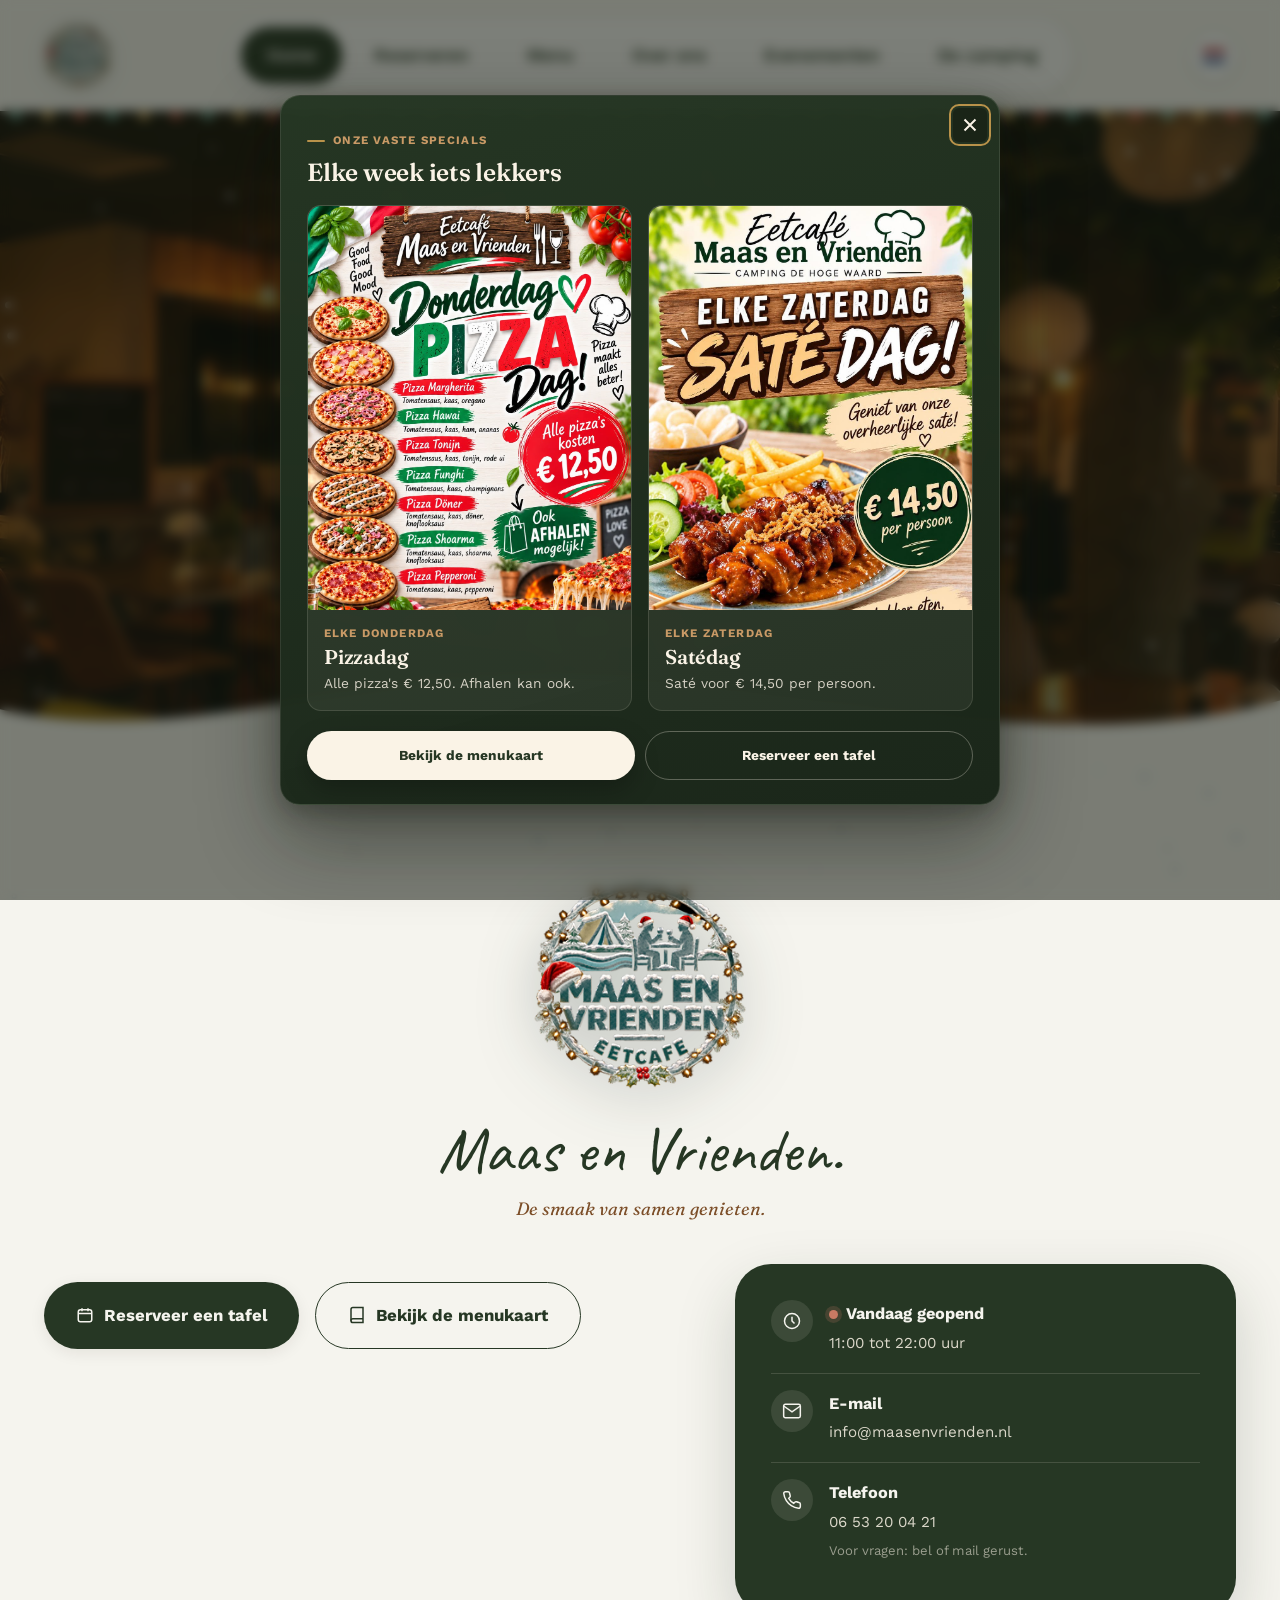
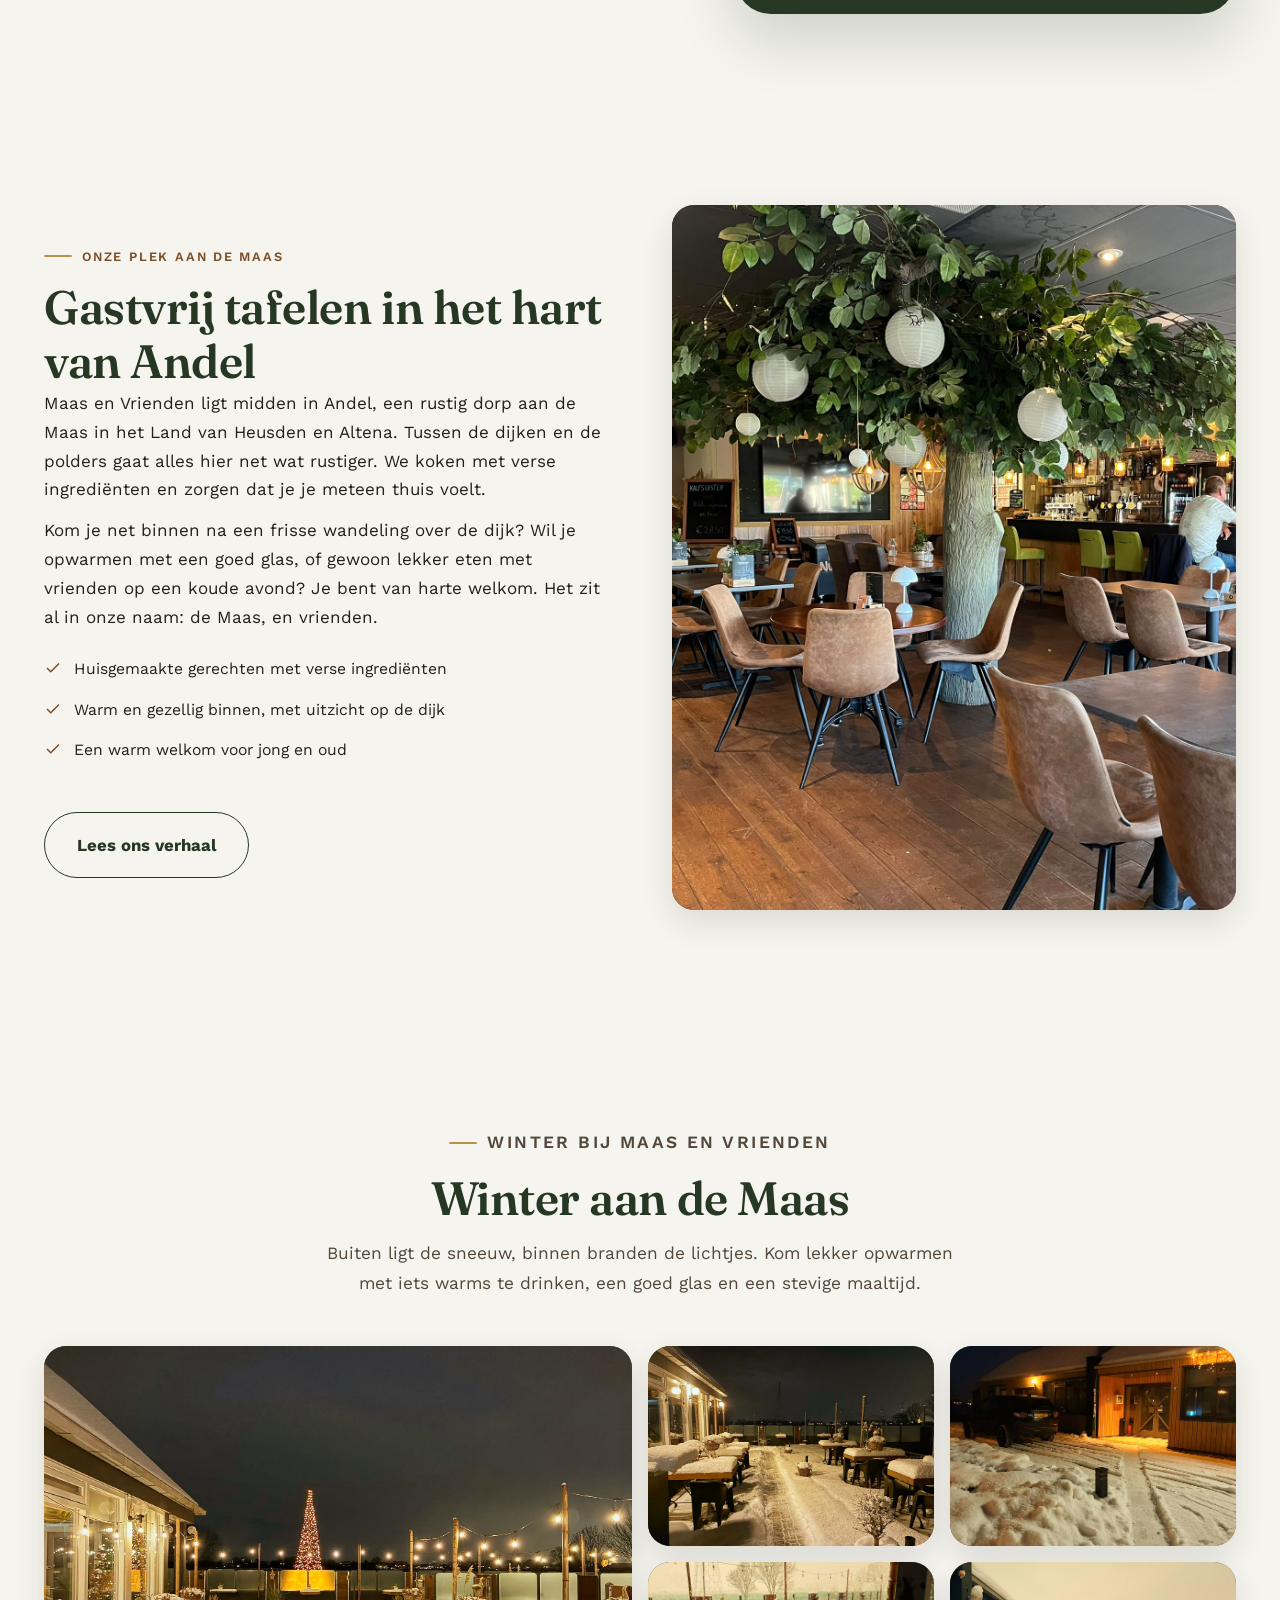
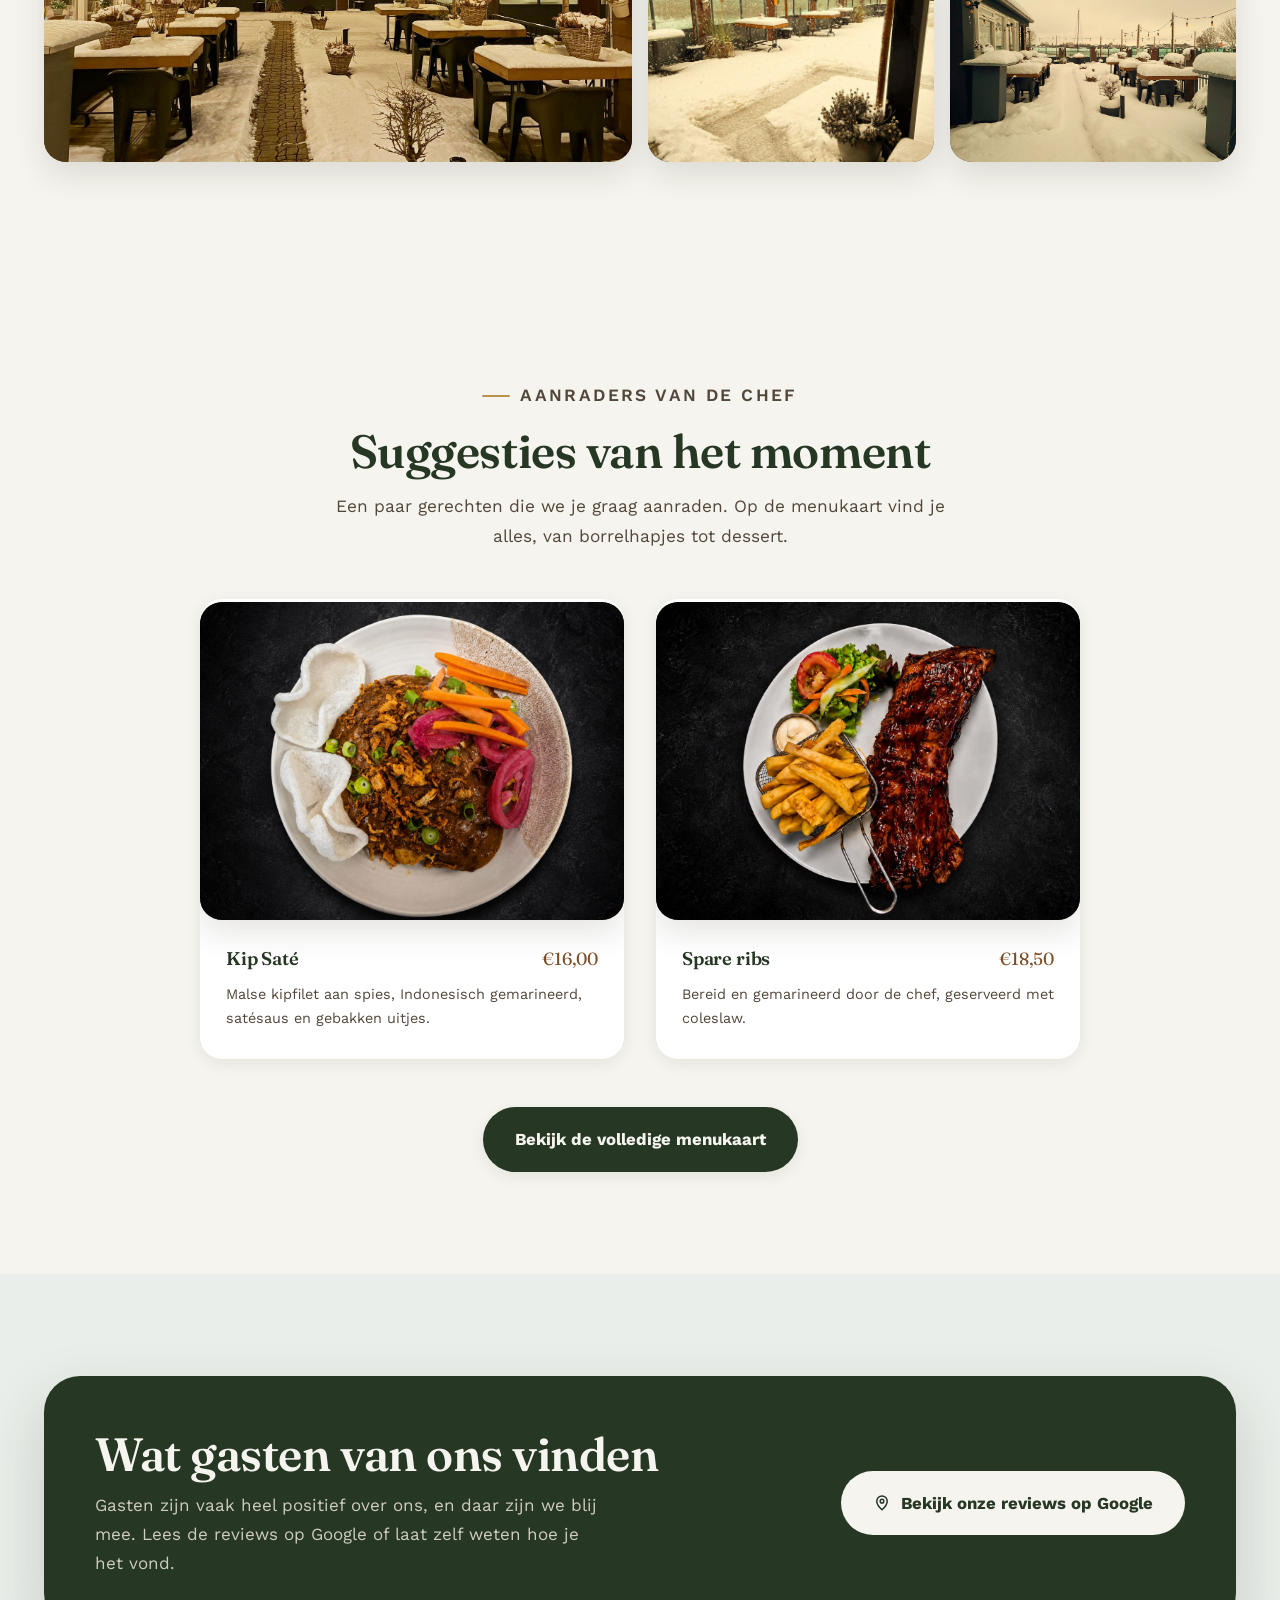
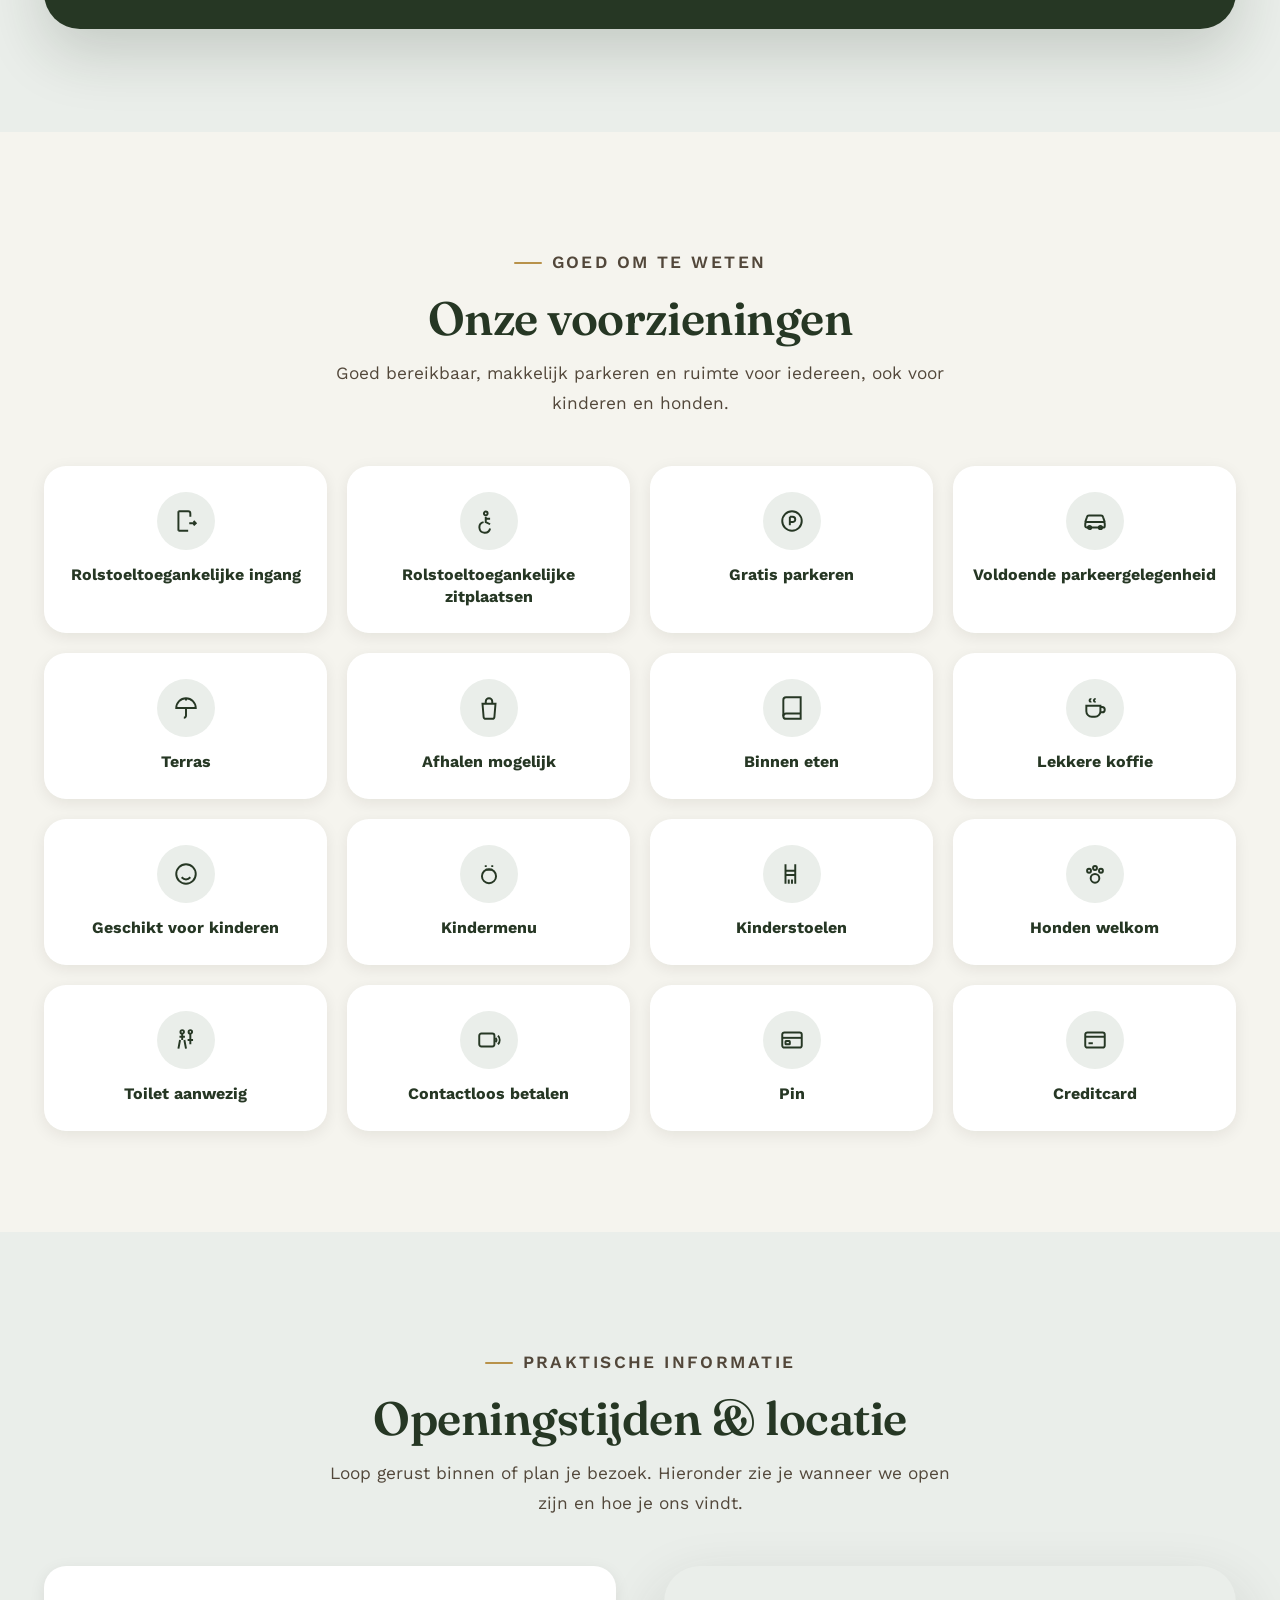
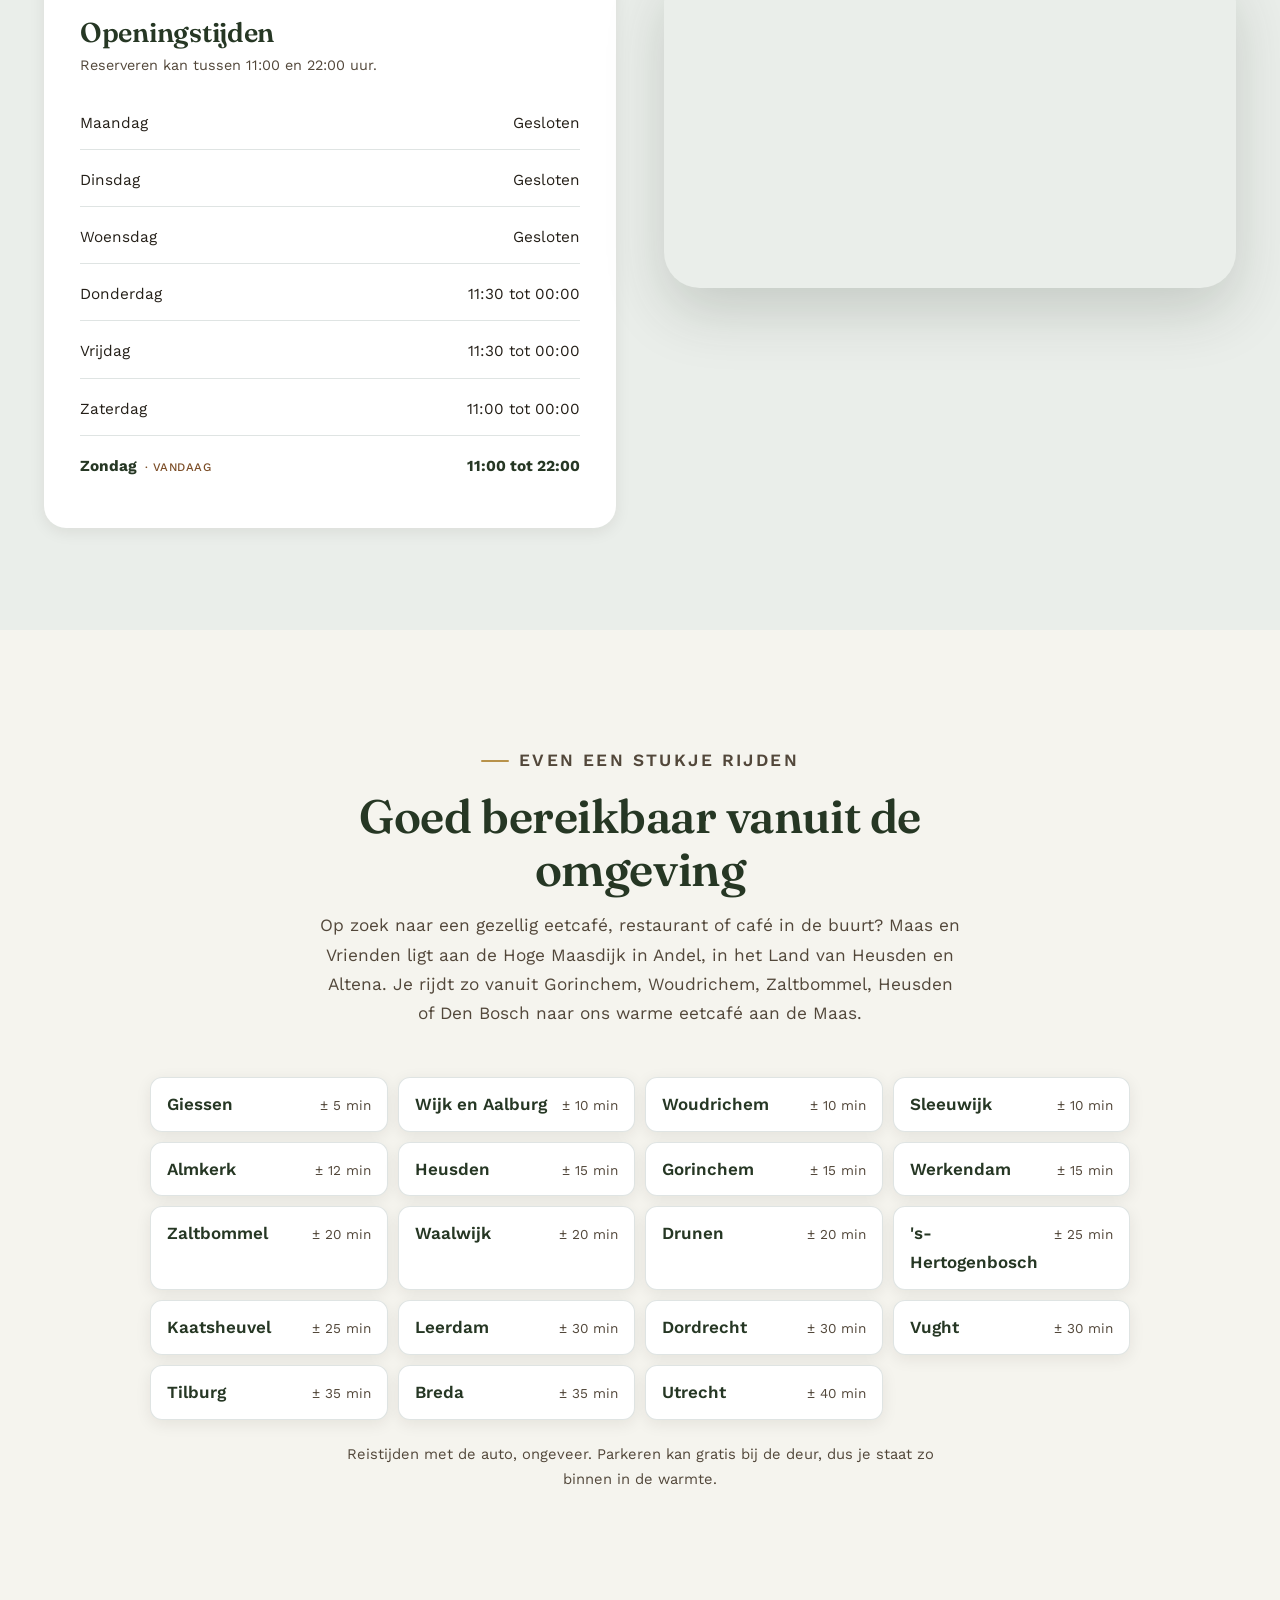
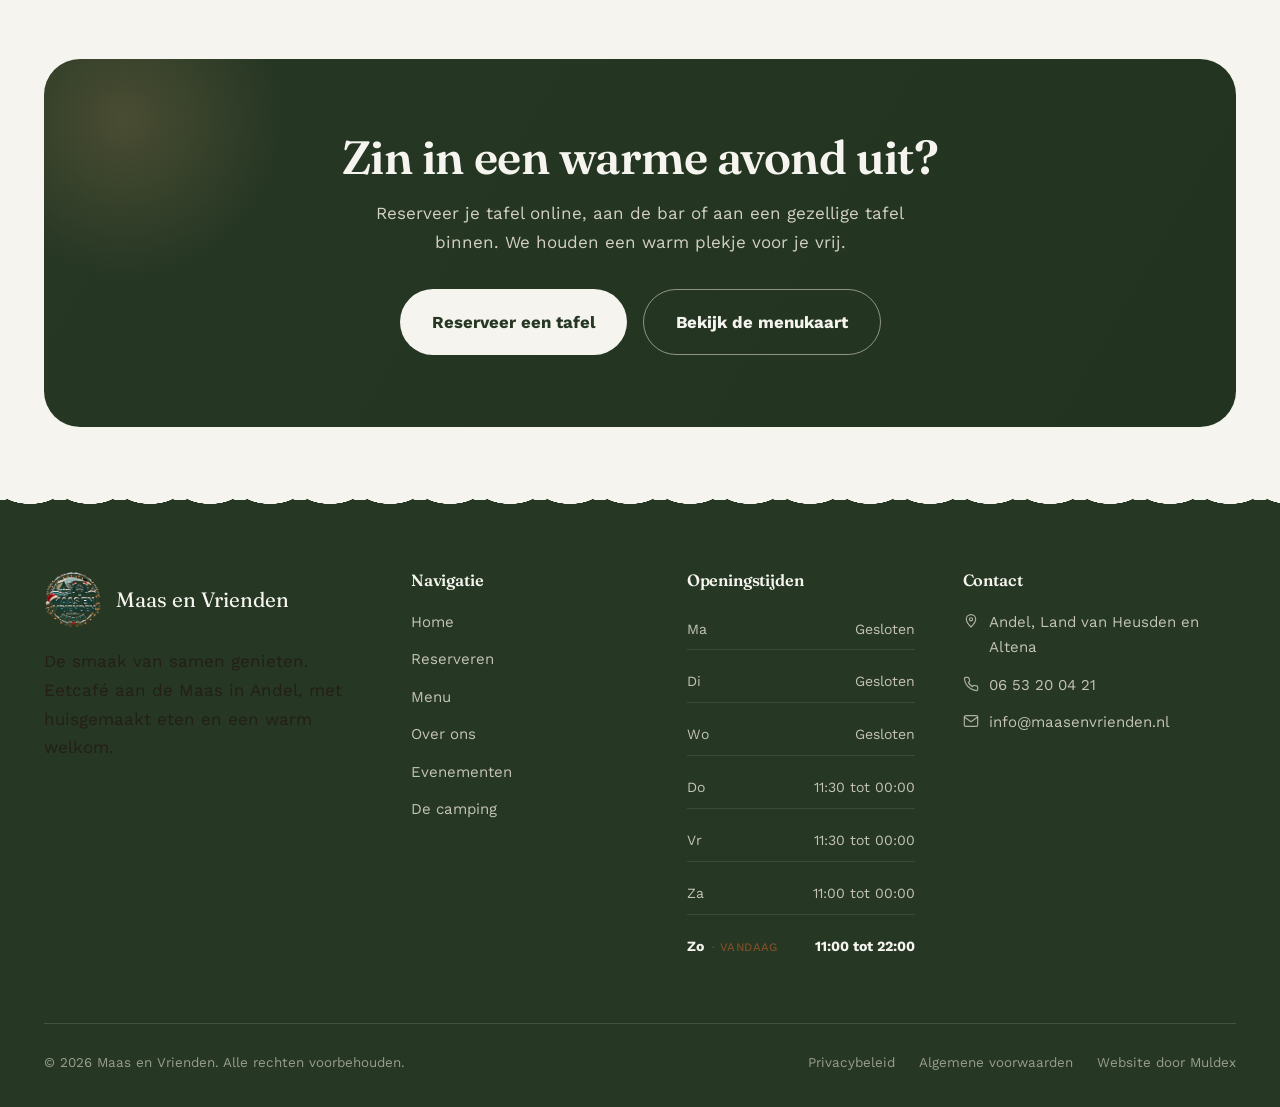
==== commit 66ba6b32: "Footer: link Website door Muldex Co-Authored-By: Claude Opus 5.5 <noreply@anthropic.com>" ====
--- a/index.html
+++ b/index.html
@@ -643,6 +643,7 @@
       <ul>
         <li><a href="privacybeleid.html" data-i18n="common.footer.privacy">Privacybeleid</a></li>
         <li><a href="algemene-voorwaarden.html" data-i18n="common.footer.terms">Algemene voorwaarden</a></li>
+        <li><a href="https://muldex.nl" target="_blank" rel="noopener">Website door Muldex</a></li>
       </ul>
     </div>
   </div>
--- a/css/pages.css
+++ b/css/pages.css
@@ -310,3 +310,15 @@
   font-size: 0.92rem;
   color: var(--color-text-muted);
 }
+
+/* Reserveren: terugvaloptie als het versturen niet lukt */
+.send-fallback {
+  margin-top: 18px;
+  padding: 18px 20px;
+  border-radius: var(--radius-md, 14px);
+  background: var(--color-bg-soft);
+  border: 1px solid var(--color-line);
+  text-align: center;
+}
+.send-fallback p { margin: 0 0 14px; }
+.send-fallback-actions { display: flex; flex-wrap: wrap; gap: 10px; justify-content: center; }
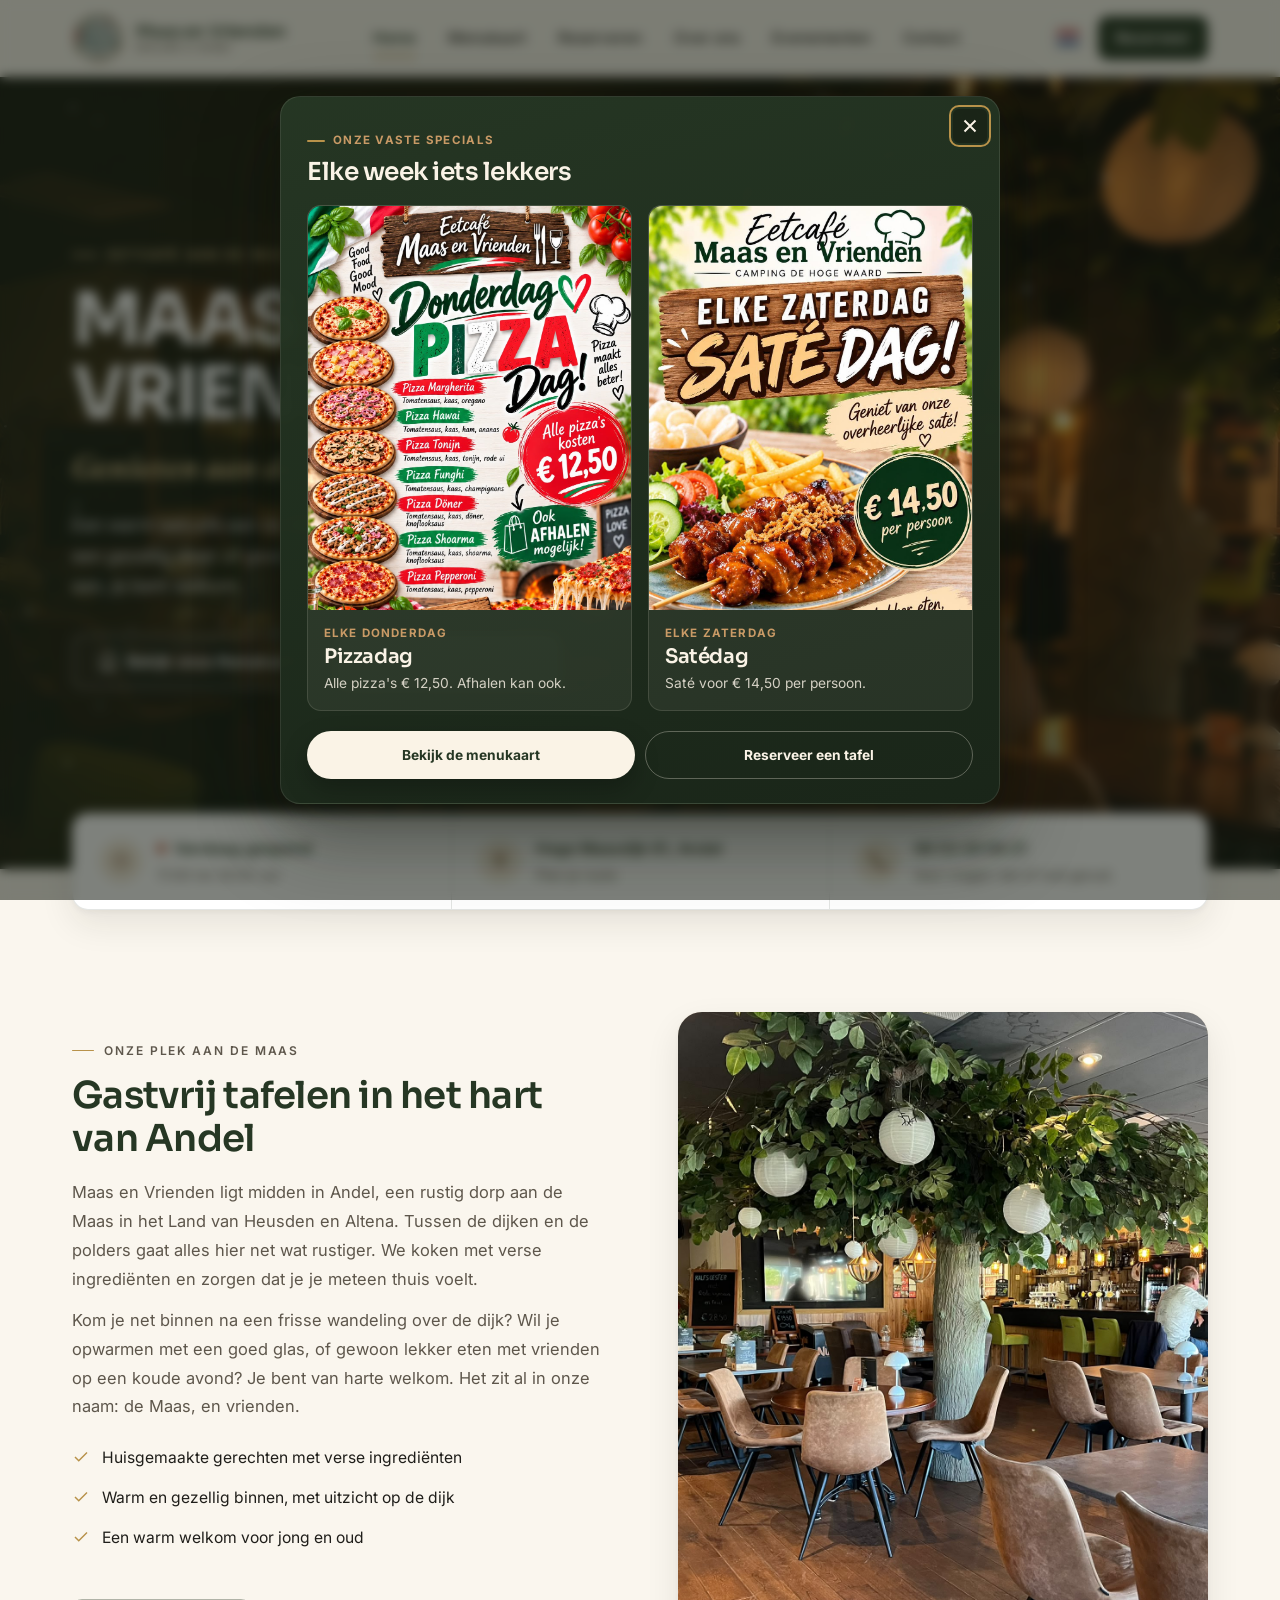
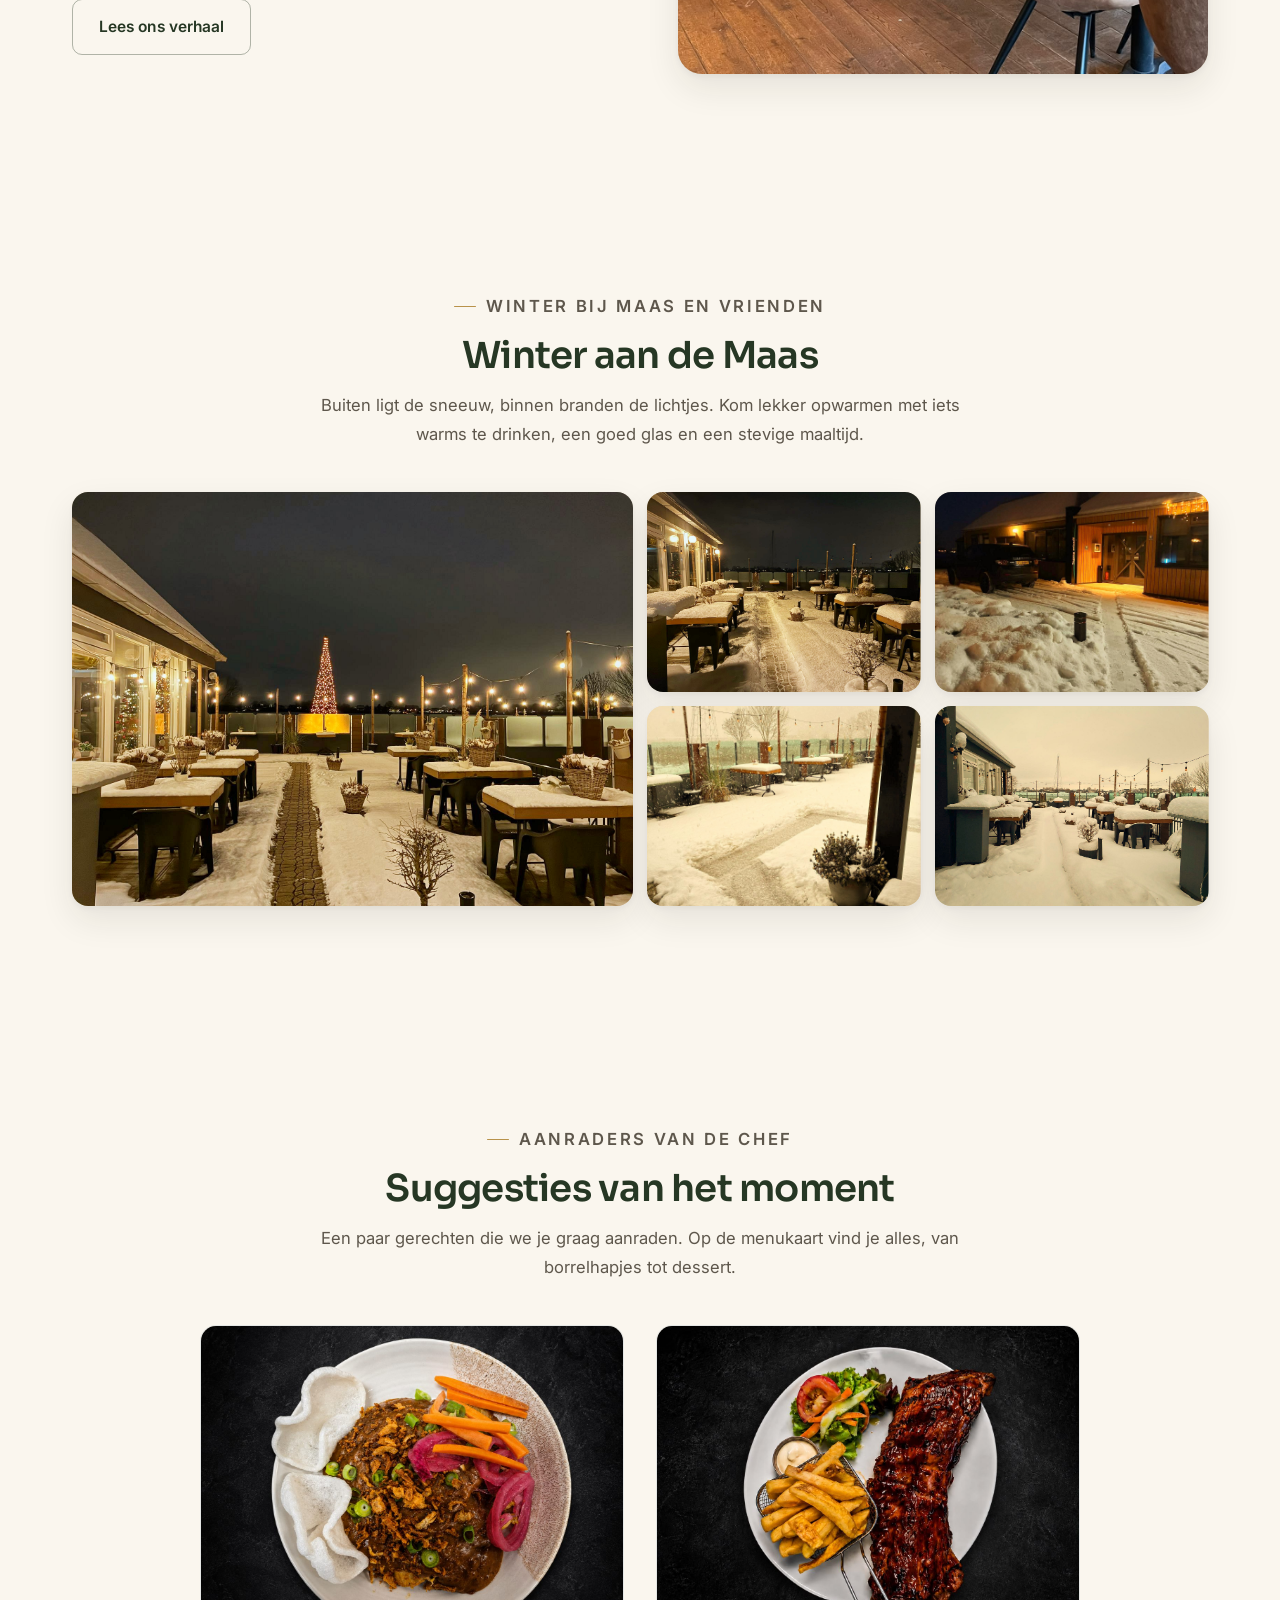
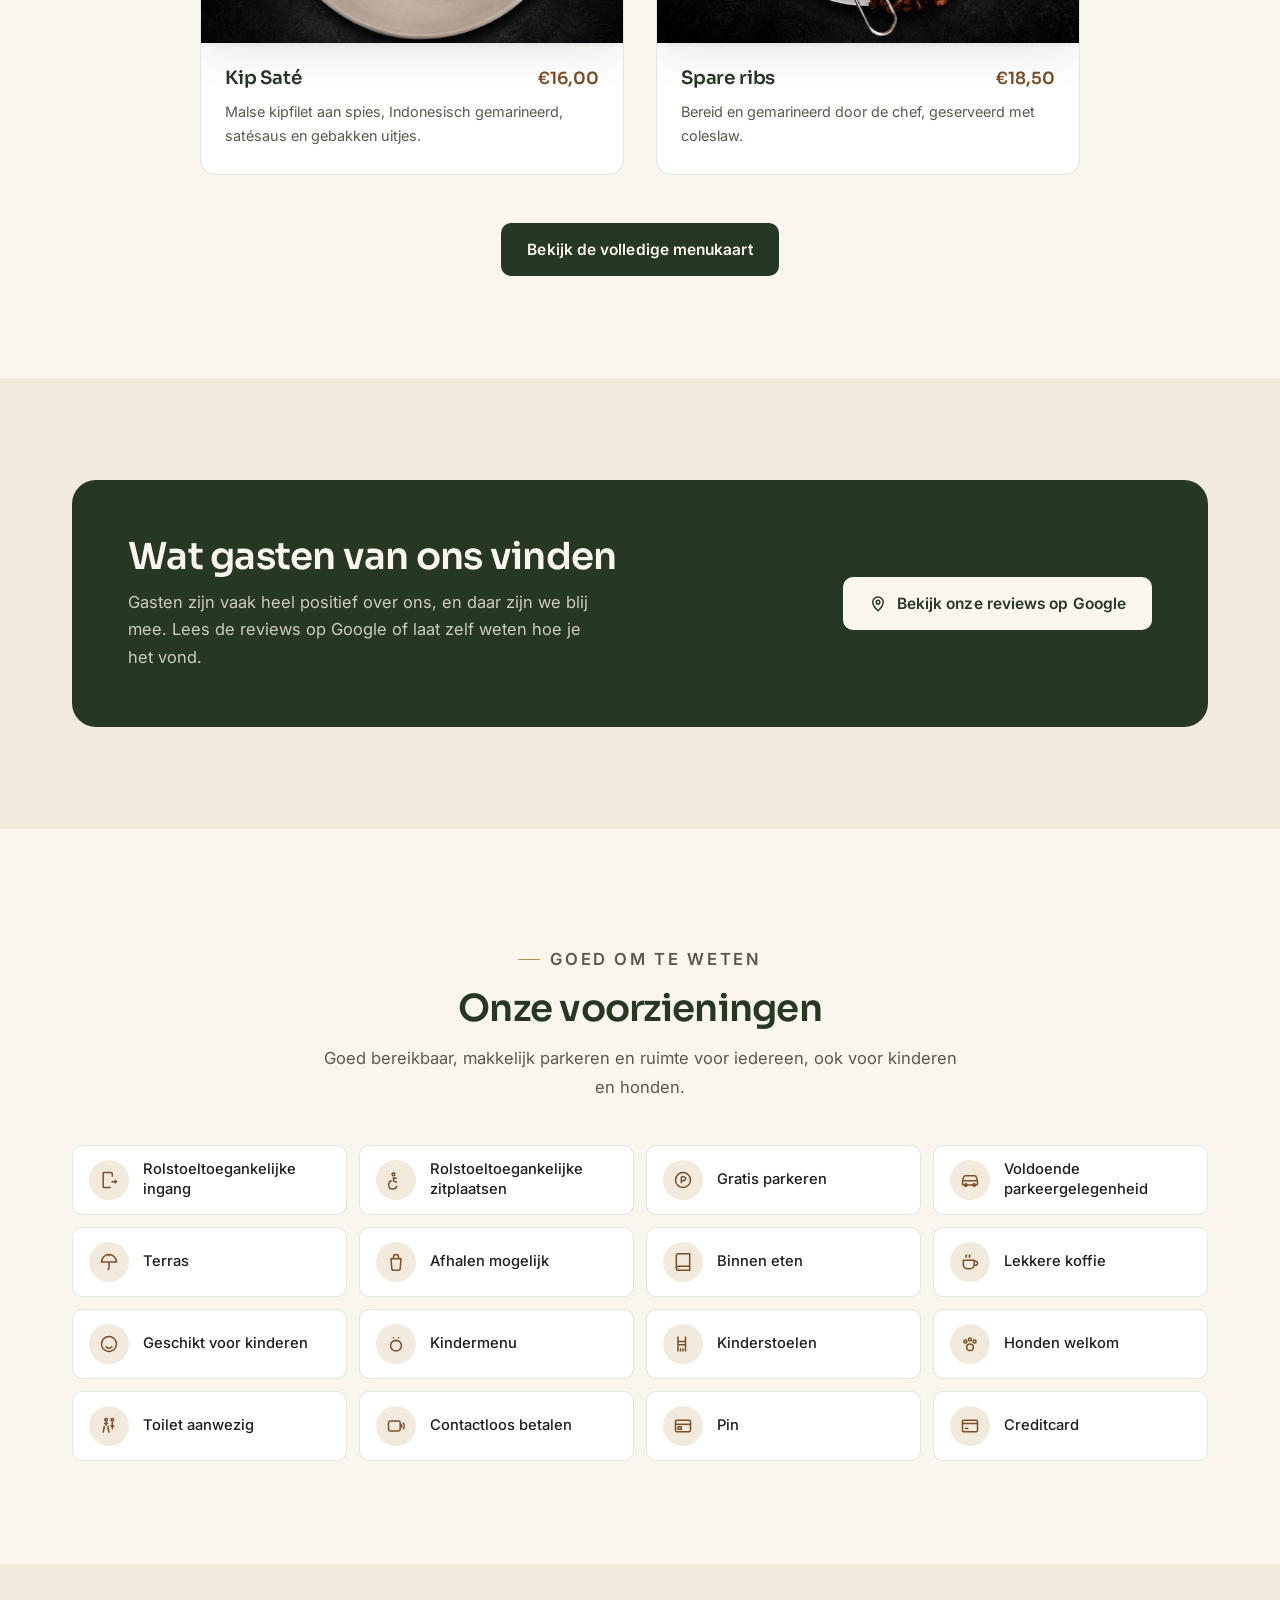
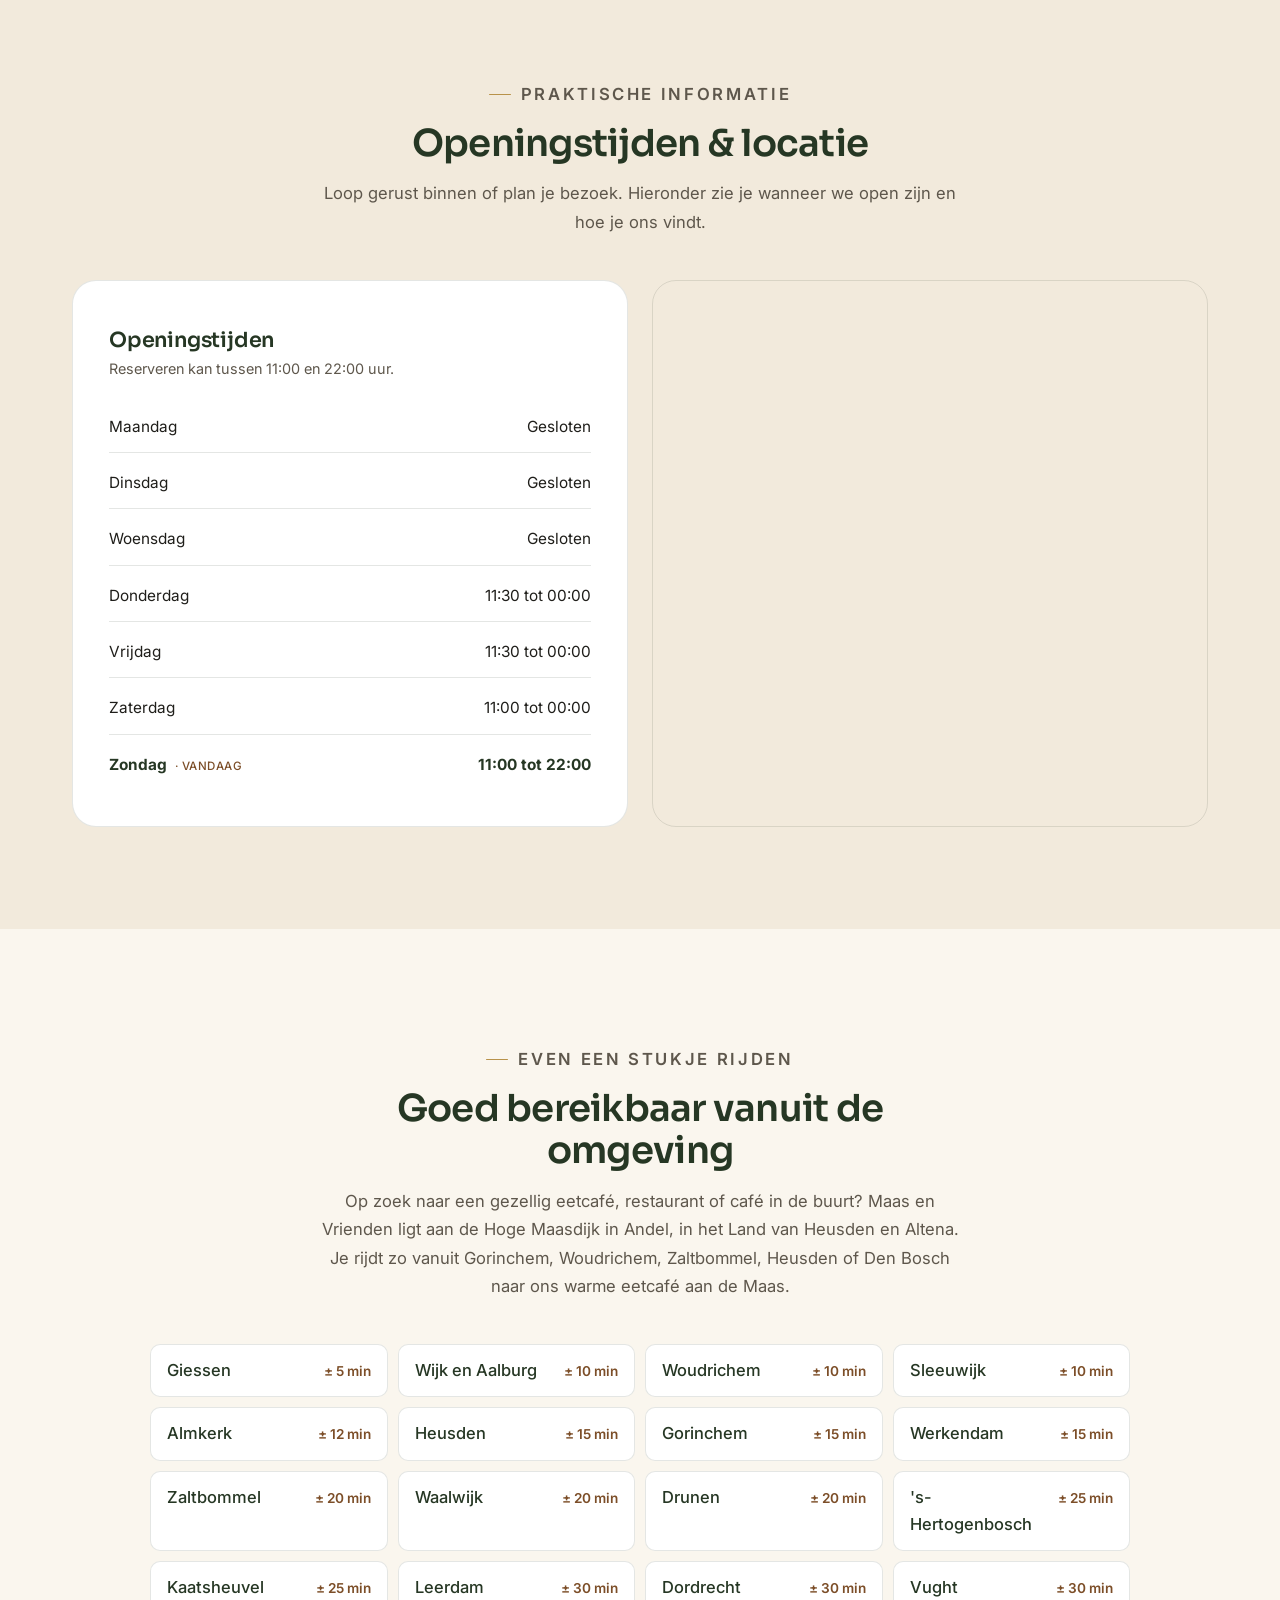
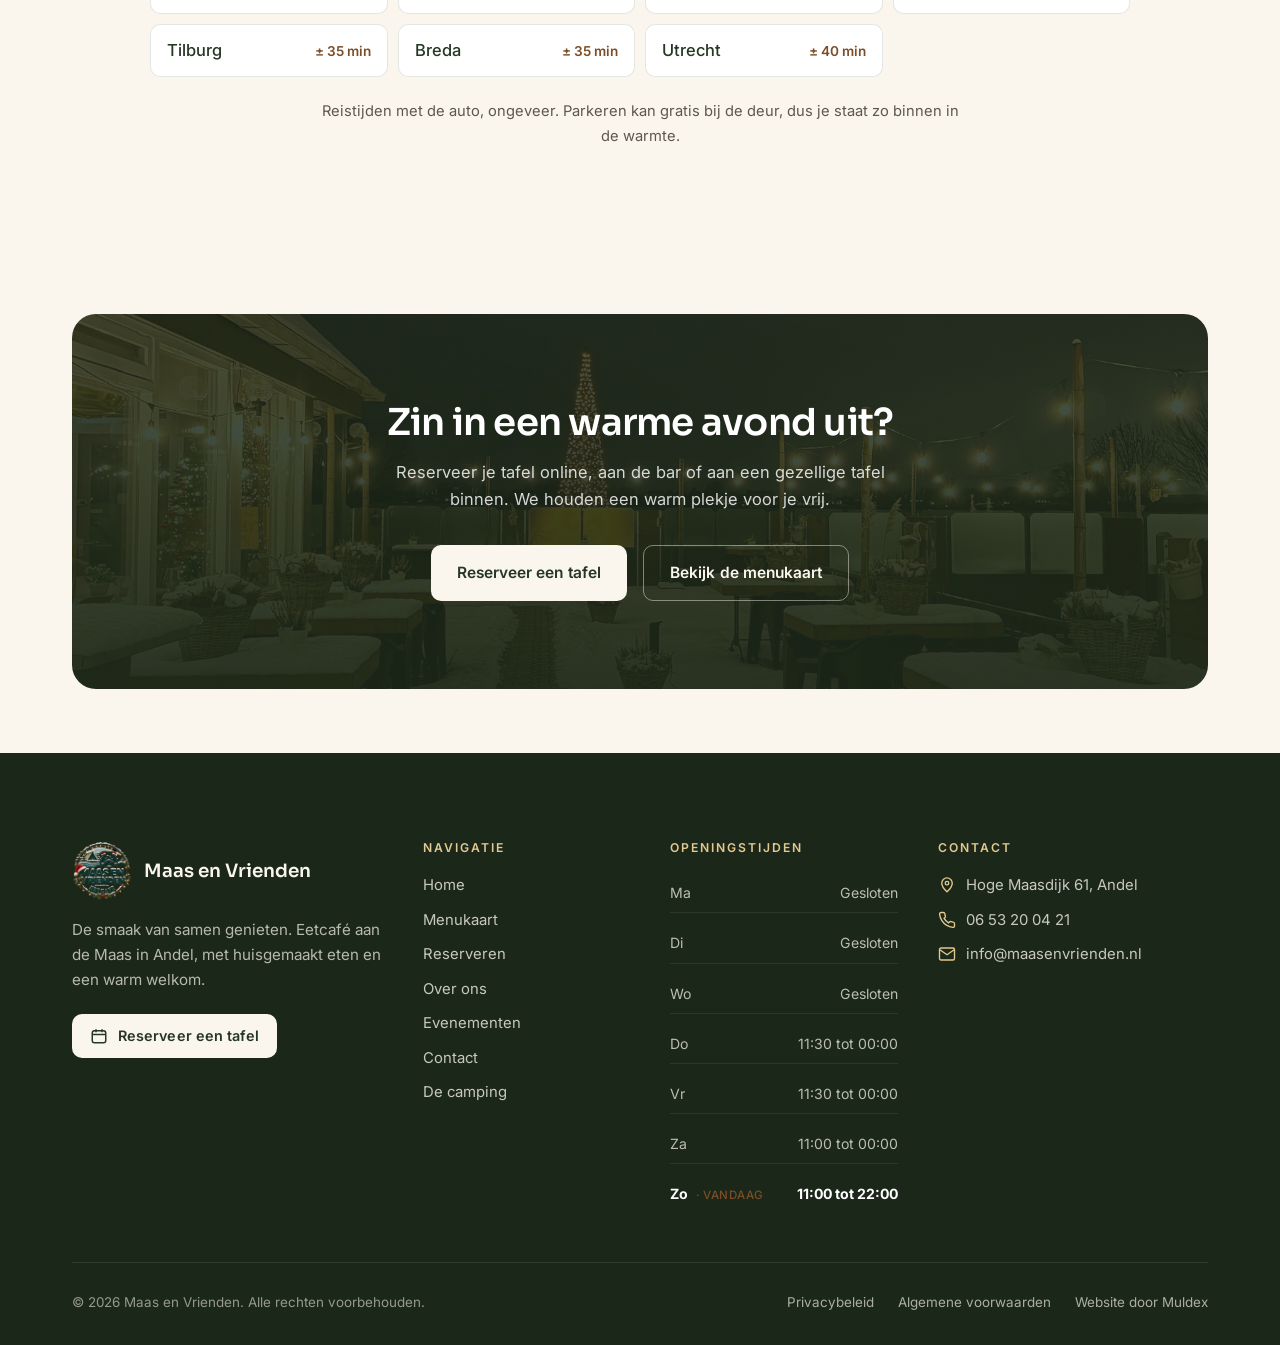
==== commit fe1d32aa: "Redesign: Sora/Inter, nieuwe header met mobiel menu, hero 'Genieten aan de Maas', contactpagina, age" ====
--- a/index.html
+++ b/index.html
@@ -31,13 +31,14 @@
 <!-- Fonts -->
 <link rel="preconnect" href="https://fonts.googleapis.com">
 <link rel="preconnect" href="https://fonts.gstatic.com" crossorigin>
-<link href="https://fonts.googleapis.com/css2?family=Fraunces:ital,wght@0,500;0,600;0,700;1,500&family=Work+Sans:wght@400;500;600;700&family=Caveat:wght@600;700&display=swap" rel="stylesheet">
+<link href="https://fonts.googleapis.com/css2?family=Sora:wght@500;600;700&family=Inter:wght@400;500;600&family=Fraunces:ital,wght@1,500&display=swap" rel="stylesheet">
 
 <!-- Styles -->
 <link rel="stylesheet" href="css/style.css">
 <link rel="stylesheet" href="css/components.css">
 <link rel="stylesheet" href="css/pages.css">
 <link rel="stylesheet" href="css/winter.css">
+<link rel="stylesheet" href="css/redesign.css">
 <link rel="stylesheet" href="css/event-popup.css">
 <link rel="stylesheet" href="css/specials-popup.css">
 
@@ -229,18 +230,24 @@
 
 <!-- ========== HEADER ========== -->
 <header class="site-header">
-  <div class="container">
+  <div class="container header-inner">
     <a href="index.html" class="brand" aria-label="Maas en Vrienden, naar de homepage">
-      <img src="images/logo-winter.png" alt="Maas en Vrienden eetcafé" width="68" height="68" fetchpriority="high">
+      <img src="images/logo-winter.png" alt="Maas en Vrienden eetcafé" width="56" height="56" fetchpriority="high">
+      <span class="brand-text"><span class="brand-name">Maas en Vrienden</span><span class="brand-sub" data-i18n="common.brandSub">Eetcafé in Andel</span></span>
     </a>
 
     <nav class="nav-shell" aria-label="Hoofdnavigatie" data-i18n-aria-label="common.nav.ariaLabel" id="hoofdnavigatie">
       <a href="index.html" class="nav-link" data-nav="home" data-i18n="common.nav.home">Home</a>
+      <a href="menu.html" class="nav-link" data-nav="menu" data-i18n="common.nav.menu">Menukaart</a>
       <a href="reserveren.html" class="nav-link" data-nav="reserveren" data-i18n="common.nav.reserveren">Reserveren</a>
-      <a href="menu.html" class="nav-link" data-nav="menu" data-i18n="common.nav.menu">Menu</a>
       <a href="over-ons.html" class="nav-link" data-nav="over-ons" data-i18n="common.nav.overons">Over ons</a>
       <a href="evenementen.html" class="nav-link" data-nav="evenementen" data-i18n="common.nav.evenementen">Evenementen</a>
-      <a href="camping.html" class="nav-link" data-nav="camping" data-i18n="common.nav.camping">De camping</a>
+      <a href="contact.html" class="nav-link" data-nav="contact" data-i18n="common.nav.contact">Contact</a>
+      <a href="reserveren.html" class="btn btn-primary nav-mobile-cta"><svg width="18" height="18" viewBox="0 0 24 24" fill="none" stroke="currentColor" stroke-width="2" aria-hidden="true"><rect x="3" y="5" width="18" height="16" rx="3"/><path d="M8 3v4M16 3v4M3 10h18"/></svg><span data-i18n="common.cta.reserveer">Reserveer een tafel</span></a>
+      <div class="nav-mobile-contact">
+        <a href="tel:+31653200421"><svg width="18" height="18" viewBox="0 0 24 24" fill="none" stroke="currentColor" stroke-width="1.8" aria-hidden="true"><path d="M22 16.92v3a2 2 0 0 1-2.18 2 19.8 19.8 0 0 1-8.63-3.07 19.5 19.5 0 0 1-6-6 19.8 19.8 0 0 1-3.07-8.67A2 2 0 0 1 4.11 2h3a2 2 0 0 1 2 1.72c.13.96.36 1.9.7 2.81a2 2 0 0 1-.45 2.11L8.09 9.91a16 16 0 0 0 6 6l1.27-1.27a2 2 0 0 1 2.11-.45c.9.34 1.85.57 2.81.7A2 2 0 0 1 22 16.92z"/></svg><span>06 53 20 04 21</span></a>
+        <a href="mailto:info@maasenvrienden.nl"><svg width="18" height="18" viewBox="0 0 24 24" fill="none" stroke="currentColor" stroke-width="1.8" aria-hidden="true"><path d="M22 6 12 13 2 6"/><rect x="2" y="4" width="20" height="16" rx="2"/></svg><span>info@maasenvrienden.nl</span></a>
+      </div>
     </nav>
 
     <div class="header-actions">
@@ -254,6 +261,10 @@
           <button class="lang-option" role="menuitem" data-lang="de"><span class="flag" aria-hidden="true"><svg viewBox="0 0 30 20" width="22" height="16"><rect width="30" height="6.67" fill="#000000"/><rect y="6.67" width="30" height="6.67" fill="#DD0000"/><rect y="13.33" width="30" height="6.67" fill="#FFCE00"/></svg></span> Deutsch</button>
         </div>
       </div>
+      <a href="reserveren.html" class="btn btn-primary btn-sm header-cta" data-i18n="common.cta.reserveerShort">Reserveer</a>
+      <button class="nav-toggle" type="button" aria-controls="hoofdnavigatie" aria-expanded="false" aria-label="Menu openen" data-i18n-aria-label="common.nav.toggle">
+        <span></span><span></span><span></span>
+      </button>
     </div>
   </div>
 </header>
@@ -261,67 +272,55 @@
 <main id="main">
 
   <!-- ========== HERO ========== -->
-  <section class="hero" aria-label="Sfeerbeeld van Maas en Vrienden">
-    <div class="hero-media">
-      <div class="photo-frame" style="--ar:auto; height:100%;">
-        <img src="images/hero-avond.jpg" alt="Sfeervol verlicht interieur van eetcafé Maas en Vrienden met de boom en houten bar" loading="eager" fetchpriority="high">
-        <div class="placeholder-content">
-          <svg viewBox="0 0 24 24" fill="none" stroke="currentColor" stroke-width="1.6"><rect x="3" y="5" width="18" height="14" rx="2"/><circle cx="8.5" cy="10" r="1.5"/><path d="M21 15l-5-5-9 9"/></svg>
-          <span class="caption" data-i18n="home.hero.photoCaption">Foto: interieur van het eetcafé</span>
-          <span class="sub" data-i18n="common.photoSoon">wordt binnenkort toegevoegd</span>
-        </div>
-      </div>
-    </div>
-    <div class="hero-wave" aria-hidden="true">
-      <svg viewBox="0 0 1440 110" preserveAspectRatio="none"><path d="M0,60 C220,110 420,0 720,28 C1020,56 1220,110 1440,50 L1440,110 L0,110 Z" fill="#FAF3E6"/></svg>
-    </div>
-  </section>
-
-  <!-- ========== BRAND INTRO / CTA / CONTACT ========== -->
-  <section class="section-tight" data-reveal>
-    <div class="container">
-      <div class="brand-intro">
-        <img src="images/logo-winter.png" alt="" width="128" height="128">
-        <p class="wordmark">Maas en Vrienden.</p>
-        <p class="tagline" data-i18n="home.tagline">De smaak van samen genieten.</p>
-      </div>
-
-      <div class="hero-actions-row">
-        <div class="hero-cta-group">
-          <a href="reserveren.html" class="btn btn-primary">
-            <svg width="18" height="18" viewBox="0 0 24 24" fill="none" stroke="currentColor" stroke-width="2"><rect x="3" y="5" width="18" height="16" rx="3"/><path d="M8 3v4M16 3v4M3 10h18"/></svg>
+  <section class="home-hero" aria-labelledby="heroTitle">
+    <div class="home-hero-media">
+      <img src="images/hero-avond.jpg" alt="Sfeervol verlicht interieur van eetcafé Maas en Vrienden met de boom en houten bar" width="1448" height="1086" loading="eager" fetchpriority="high">
+    </div>
+    <div class="container home-hero-inner">
+      <div class="home-hero-content">
+        <p class="hero-eyebrow" data-i18n="home.hero.eyebrow">Eetcafé aan de Maas in Andel</p>
+        <h1 id="heroTitle" class="hero-title">Maas en Vrienden</h1>
+        <p class="hero-tagline" data-i18n="home.hero.tagline">Genieten aan de Maas.</p>
+        <p class="hero-lead" data-i18n="home.hero.lead">Een warm eetcafé aan de dijk in Andel. Voor een uitgebreide lunch, een gezellig diner of gewoon een goed glas met vrienden. Schuif aan, je bent welkom.</p>
+        <div class="hero-buttons">
+          <a href="menu.html" class="btn btn-hero-light">
+            <svg width="18" height="18" viewBox="0 0 24 24" fill="none" stroke="currentColor" stroke-width="2" aria-hidden="true"><path d="M4 19.5A2.5 2.5 0 0 1 6.5 17H20"/><path d="M6.5 2H20v20H6.5A2.5 2.5 0 0 1 4 19.5v-15A2.5 2.5 0 0 1 6.5 2Z"/></svg>
+            <span data-i18n="common.cta.bekijkOnzeMenu">Bekijk onze menukaart</span>
+          </a>
+          <a href="reserveren.html" class="btn btn-hero-solid">
+            <svg width="18" height="18" viewBox="0 0 24 24" fill="none" stroke="currentColor" stroke-width="2" aria-hidden="true"><rect x="3" y="5" width="18" height="16" rx="3"/><path d="M8 3v4M16 3v4M3 10h18"/></svg>
             <span data-i18n="common.cta.reserveer">Reserveer een tafel</span>
           </a>
-          <a href="menu.html" class="btn btn-outline">
-            <svg width="18" height="18" viewBox="0 0 24 24" fill="none" stroke="currentColor" stroke-width="2"><path d="M4 19.5A2.5 2.5 0 0 1 6.5 17H20"/><path d="M6.5 2H20v20H6.5A2.5 2.5 0 0 1 4 19.5v-15A2.5 2.5 0 0 1 6.5 2Z"/></svg>
-            <span data-i18n="common.cta.bekijkMenu">Bekijk de menukaart</span>
-          </a>
-        </div>
-
-        <div class="info-card" data-reveal data-reveal-delay="1">
-          <div class="info-row" data-status-badge>
-            <span class="icon"><svg width="20" height="20" viewBox="0 0 24 24" fill="none" stroke="currentColor" stroke-width="1.8"><circle cx="12" cy="12" r="9"/><path d="M12 7v5l3 3"/></svg></span>
-            <div>
-              <strong><span class="status-dot"></span><span data-status-label data-i18n="home.status.loading">Status wordt geladen…</span></strong>
-              <span class="value" data-status-hours></span>
-            </div>
-          </div>
-          <div class="info-row">
-            <span class="icon"><svg width="20" height="20" viewBox="0 0 24 24" fill="none" stroke="currentColor" stroke-width="1.8"><path d="M4 4h16v16H4z" opacity="0"/><path d="M22 6 12 13 2 6"/><rect x="2" y="4" width="20" height="16" rx="2"/></svg></span>
-            <div>
-              <strong data-i18n="common.email">E-mail</strong>
-              <a href="mailto:info@maasenvrienden.nl">info@maasenvrienden.nl</a>
-            </div>
-          </div>
-          <div class="info-row">
-            <span class="icon"><svg width="20" height="20" viewBox="0 0 24 24" fill="none" stroke="currentColor" stroke-width="1.8"><path d="M22 16.92v3a2 2 0 0 1-2.18 2 19.8 19.8 0 0 1-8.63-3.07 19.5 19.5 0 0 1-6-6 19.8 19.8 0 0 1-3.07-8.67A2 2 0 0 1 4.11 2h3a2 2 0 0 1 2 1.72c.13.96.36 1.9.7 2.81a2 2 0 0 1-.45 2.11L8.09 9.91a16 16 0 0 0 6 6l1.27-1.27a2 2 0 0 1 2.11-.45c.9.34 1.85.57 2.81.7A2 2 0 0 1 22 16.92z"/></svg></span>
-            <div>
-              <strong data-i18n="common.phone">Telefoon</strong>
-              <a href="tel:+31653200421">06 53 20 04 21</a>
-              <p class="info-note" data-i18n="home.contact.phoneNote">Voor vragen: bel of mail gerust.</p>
-            </div>
-          </div>
-        </div>
+        </div>
+      </div>
+    </div>
+  </section>
+
+  <!-- ========== SNELLE INFO ========== -->
+  <section class="quickbar-wrap" aria-label="Praktische informatie">
+    <div class="container">
+      <div class="quickbar">
+        <div class="quick-item" data-status-badge>
+          <span class="quick-icon"><svg width="20" height="20" viewBox="0 0 24 24" fill="none" stroke="currentColor" stroke-width="1.8" aria-hidden="true"><circle cx="12" cy="12" r="9"/><path d="M12 7v5l3 3"/></svg></span>
+          <div>
+            <strong><span class="status-dot"></span><span data-status-label data-i18n="home.status.loading">Status wordt geladen…</span></strong>
+            <span class="quick-sub" data-status-hours></span>
+          </div>
+        </div>
+        <a class="quick-item" href="https://www.google.com/maps/search/?api=1&amp;query=Maas%20en%20Vrienden%20Andel" target="_blank" rel="noopener">
+          <span class="quick-icon"><svg width="20" height="20" viewBox="0 0 24 24" fill="none" stroke="currentColor" stroke-width="1.8" aria-hidden="true"><path d="M12 21s-7-6.5-7-11.5A7 7 0 0 1 19 9.5C19 14.5 12 21 12 21Z"/><circle cx="12" cy="9.5" r="2.4"/></svg></span>
+          <div>
+            <strong data-i18n="common.footer.address">Hoge Maasdijk 61, Andel</strong>
+            <span class="quick-sub" data-i18n="common.route">Plan je route</span>
+          </div>
+        </a>
+        <a class="quick-item" href="tel:+31653200421">
+          <span class="quick-icon"><svg width="20" height="20" viewBox="0 0 24 24" fill="none" stroke="currentColor" stroke-width="1.8" aria-hidden="true"><path d="M22 16.92v3a2 2 0 0 1-2.18 2 19.8 19.8 0 0 1-8.63-3.07 19.5 19.5 0 0 1-6-6 19.8 19.8 0 0 1-3.07-8.67A2 2 0 0 1 4.11 2h3a2 2 0 0 1 2 1.72c.13.96.36 1.9.7 2.81a2 2 0 0 1-.45 2.11L8.09 9.91a16 16 0 0 0 6 6l1.27-1.27a2 2 0 0 1 2.11-.45c.9.34 1.85.57 2.81.7A2 2 0 0 1 22 16.92z"/></svg></span>
+          <div>
+            <strong>06 53 20 04 21</strong>
+            <span class="quick-sub" data-i18n="home.contact.phoneNote">Voor vragen: bel of mail gerust.</span>
+          </div>
+        </a>
       </div>
     </div>
   </section>
@@ -420,6 +419,22 @@
       <div class="text-center mt-lg">
         <a href="menu.html" class="btn btn-primary" data-i18n="home.suggesties.cta">Bekijk de volledige menukaart</a>
       </div>
+    </div>
+  </section>
+
+  <!-- ========== AGENDA ========== -->
+  <section class="section section-alt" data-reveal>
+    <div class="container">
+      <div class="section-head-row">
+        <div class="section-head">
+          <p class="eyebrow" data-i18n="home.agenda.eyebrow">Agenda</p>
+          <h2 data-i18n="home.agenda.title">Binnenkort bij Maas en Vrienden</h2>
+          <p data-i18n="home.agenda.desc">Speciale avonden, weekspecials en andere momenten om naar uit te kijken.</p>
+        </div>
+        <a href="evenementen.html" class="btn btn-outline" data-i18n="home.agenda.cta">Bekijk alle evenementen</a>
+      </div>
+      <div class="agenda-list" data-upcoming-events data-limit="3"></div>
+      <p class="agenda-empty" data-upcoming-empty hidden data-i18n="home.agenda.empty">Op dit moment staan er geen evenementen gepland. Kijk binnenkort nog eens, of volg de evenementenpagina.</p>
     </div>
   </section>
 
@@ -596,22 +611,24 @@
 <!-- ========== FOOTER ========== -->
 <footer class="site-footer">
   <div class="container">
-    <div class="footer-grid">
-      <div>
-        <div class="footer-brand">
-          <img src="images/logo-winter.png" alt="" width="58" height="58">
+    <div class="footer-top">
+      <div class="footer-about">
+        <a href="index.html" class="footer-brand">
+          <img src="images/logo-winter.png" alt="" width="64" height="64" loading="lazy">
           <span>Maas en Vrienden</span>
-        </div>
+        </a>
         <p data-i18n="common.footer.tagline">De smaak van samen genieten. Eetcafé aan de Maas in Andel, met huisgemaakt eten en een warm welkom.</p>
+        <a href="reserveren.html" class="btn btn-on-dark btn-sm"><svg width="18" height="18" viewBox="0 0 24 24" fill="none" stroke="currentColor" stroke-width="2" aria-hidden="true"><rect x="3" y="5" width="18" height="16" rx="3"/><path d="M8 3v4M16 3v4M3 10h18"/></svg><span data-i18n="common.cta.reserveer">Reserveer een tafel</span></a>
       </div>
       <div class="footer-col">
         <h4 data-i18n="common.footer.nav">Navigatie</h4>
         <ul>
           <li><a href="index.html" data-i18n="common.nav.home">Home</a></li>
+          <li><a href="menu.html" data-i18n="common.nav.menu">Menukaart</a></li>
           <li><a href="reserveren.html" data-i18n="common.nav.reserveren">Reserveren</a></li>
-          <li><a href="menu.html" data-i18n="common.nav.menu">Menu</a></li>
           <li><a href="over-ons.html" data-i18n="common.nav.overons">Over ons</a></li>
           <li><a href="evenementen.html" data-i18n="common.nav.evenementen">Evenementen</a></li>
+          <li><a href="contact.html" data-i18n="common.nav.contact">Contact</a></li>
           <li><a href="camping.html" data-i18n="common.nav.camping">De camping</a></li>
         </ul>
       </div>
@@ -622,18 +639,9 @@
       <div class="footer-col">
         <h4 data-i18n="common.footer.contact">Contact</h4>
         <ul>
-          <li class="footer-contact-item">
-            <svg width="16" height="16" viewBox="0 0 24 24" fill="none" stroke="currentColor" stroke-width="1.8"><path d="M12 21s-7-6.5-7-11.5A7 7 0 0 1 19 9.5C19 14.5 12 21 12 21Z"/><circle cx="12" cy="9.5" r="2.4"/></svg>
-            <span data-i18n="common.footer.address">Andel, Land van Heusden en Altena</span>
-          </li>
-          <li class="footer-contact-item">
-            <svg width="16" height="16" viewBox="0 0 24 24" fill="none" stroke="currentColor" stroke-width="1.8"><path d="M22 16.92v3a2 2 0 0 1-2.18 2 19.8 19.8 0 0 1-8.63-3.07 19.5 19.5 0 0 1-6-6 19.8 19.8 0 0 1-3.07-8.67A2 2 0 0 1 4.11 2h3a2 2 0 0 1 2 1.72c.13.96.36 1.9.7 2.81a2 2 0 0 1-.45 2.11L8.09 9.91a16 16 0 0 0 6 6l1.27-1.27a2 2 0 0 1 2.11-.45c.9.34 1.85.57 2.81.7A2 2 0 0 1 22 16.92z"/></svg>
-            <a href="tel:+31653200421">06 53 20 04 21</a>
-          </li>
-          <li class="footer-contact-item">
-            <svg width="16" height="16" viewBox="0 0 24 24" fill="none" stroke="currentColor" stroke-width="1.8"><path d="M22 6 12 13 2 6"/><rect x="2" y="4" width="20" height="16" rx="2"/></svg>
-            <a href="mailto:info@maasenvrienden.nl">info@maasenvrienden.nl</a>
-          </li>
+          <li class="footer-contact-item"><svg width="18" height="18" viewBox="0 0 24 24" fill="none" stroke="currentColor" stroke-width="1.8" aria-hidden="true"><path d="M12 21s-7-6.5-7-11.5A7 7 0 0 1 19 9.5C19 14.5 12 21 12 21Z"/><circle cx="12" cy="9.5" r="2.4"/></svg><a href="https://www.google.com/maps/search/?api=1&amp;query=Maas%20en%20Vrienden%20Andel" target="_blank" rel="noopener" data-i18n="common.footer.address">Hoge Maasdijk 61, Andel</a></li>
+          <li class="footer-contact-item"><svg width="18" height="18" viewBox="0 0 24 24" fill="none" stroke="currentColor" stroke-width="1.8" aria-hidden="true"><path d="M22 16.92v3a2 2 0 0 1-2.18 2 19.8 19.8 0 0 1-8.63-3.07 19.5 19.5 0 0 1-6-6 19.8 19.8 0 0 1-3.07-8.67A2 2 0 0 1 4.11 2h3a2 2 0 0 1 2 1.72c.13.96.36 1.9.7 2.81a2 2 0 0 1-.45 2.11L8.09 9.91a16 16 0 0 0 6 6l1.27-1.27a2 2 0 0 1 2.11-.45c.9.34 1.85.57 2.81.7A2 2 0 0 1 22 16.92z"/></svg><a href="tel:+31653200421">06 53 20 04 21</a></li>
+          <li class="footer-contact-item"><svg width="18" height="18" viewBox="0 0 24 24" fill="none" stroke="currentColor" stroke-width="1.8" aria-hidden="true"><path d="M22 6 12 13 2 6"/><rect x="2" y="4" width="20" height="16" rx="2"/></svg><a href="mailto:info@maasenvrienden.nl">info@maasenvrienden.nl</a></li>
         </ul>
         <!-- Social iconen: activeer zodra de echte Instagram/Facebook-links bekend zijn, zie README.md -->
       </div>
--- a/css/winter.css
+++ b/css/winter.css
@@ -1,129 +1,27 @@
 /* =========================================================
-   Maas en Vrienden - Winterthema
-   Zet je dit bestand (en js/winter.js) uit de HTML, dan is de
-   site weer in de gewone kleding. Het winterlogo staat los in
-   images/logo-winter.png.
+   Maas en Vrienden - Winterthema (rustige versie)
+   Alleen het winterlogo (images/logo-winter.png) en een lichte
+   sneeuwval (js/winter.js). Haal dit bestand en js/winter.js uit
+   de HTML, en zet het logo terug, voor de gewone uitstraling.
    ========================================================= */
 
-:root {
-  --color-bg: #F5F4EE;
-  --color-bg-soft: #EAEEEA;
-  --color-bg-deep: #DDE5E1;
-  --color-line: rgba(30, 64, 60, 0.14);
-  --winter-ice: #D9ECEC;
-  --winter-frost: rgba(255, 255, 255, 0.82);
-  --winter-red: #B3261E;
-  --winter-bulb: #FFC86B;
-}
-
-body { background-color: var(--color-bg); }
-
-/* Golfranden volgen de nieuwe, koelere achtergrond */
-.wave-divider path,
-.hero-wave path { fill: var(--color-bg); }
-
-/* ---------- Header: berijpt glas + lichtjesslinger ---------- */
-.site-header {
-  background: rgba(245, 244, 238, 0.94);
-}
-.site-header::after {
-  content: "";
-  position: absolute;
-  left: 0; right: 0; bottom: -9px;
-  height: 14px;
-  pointer-events: none;
-  background-image:
-    radial-gradient(circle at 50% 70%, var(--winter-bulb) 0 3px, rgba(255, 200, 107, 0.45) 4px, transparent 7px),
-    radial-gradient(circle at 50% 70%, #E85D4A 0 3px, rgba(232, 93, 74, 0.4) 4px, transparent 7px),
-    radial-gradient(circle at 50% 70%, #6FC3B2 0 3px, rgba(111, 195, 178, 0.4) 4px, transparent 7px);
-  background-size: 96px 14px, 96px 14px, 96px 14px;
-  background-position: 0 0, 32px 0, 64px 0;
-  background-repeat: repeat-x;
-  animation: winterTwinkle 2.4s ease-in-out infinite alternate;
-}
-.site-header::before {
-  content: "";
-  position: absolute;
-  left: 0; right: 0; bottom: -2px;
-  height: 8px;
-  pointer-events: none;
-  background: radial-gradient(ellipse 14px 7px at 50% 0, rgba(38, 55, 36, 0.45) 0 1px, transparent 2px) 0 0 / 32px 8px repeat-x;
-  opacity: 0.6;
-}
-@keyframes winterTwinkle {
-  0%   { filter: brightness(0.85) saturate(0.9); }
-  50%  { filter: brightness(1.15); }
-  100% { filter: brightness(0.95) hue-rotate(8deg); }
-}
-
-/* Het winterlogo is rond en heeft zijn eigen gloed */
+/* Het winterlogo is rond en heeft geen kader nodig */
 .brand img,
-.footer-brand img,
-.brand-intro img {
+.footer-brand img {
   object-fit: contain;
   background: transparent;
   box-shadow: none;
   border-radius: 0;
 }
-.brand img { filter: drop-shadow(0 4px 10px rgba(20, 40, 36, 0.25)); }
-.brand-intro img { width: 220px; height: auto; filter: drop-shadow(0 14px 30px rgba(20, 40, 36, 0.3)); }
 
-/* ---------- Hero: koude avondgloed met sneeuw onderaan ---------- */
-.hero-media::before {
-  content: "";
-  position: absolute;
-  inset: 0;
-  z-index: 1;
-  pointer-events: none;
-  background:
-    linear-gradient(180deg, rgba(30, 60, 80, 0.28) 0%, rgba(30, 60, 80, 0) 45%),
-    radial-gradient(120% 60% at 50% 110%, rgba(255, 255, 255, 0.35), transparent 60%);
-  mix-blend-mode: soft-light;
-}
-
-/* ---------- Sneeuwkapjes op knoppen en kaarten ---------- */
-.btn-primary { position: relative; }
-.btn-primary::before {
-  content: "";
-  position: absolute;
-  left: 10px; right: 10px; top: -5px;
-  height: 9px;
-  border-radius: 10px 10px 6px 6px;
-  background:
-    radial-gradient(circle at 20% 100%, #fff 0 4px, transparent 5px),
-    radial-gradient(circle at 55% 100%, #fff 0 5px, transparent 6px),
-    radial-gradient(circle at 85% 100%, #fff 0 3px, transparent 4px),
-    linear-gradient(#fff, #F1F6F6);
-  box-shadow: 0 2px 3px rgba(20, 40, 36, 0.15);
-  pointer-events: none;
-}
-
-.card, .menu-item, .event-card, .review-card {
-  border-top: 3px solid var(--winter-frost);
-}
-
-/* ---------- Footer: sneeuwlaag aan de bovenkant ---------- */
-.site-footer { position: relative; }
-.site-footer::before {
-  content: "";
-  position: absolute;
-  left: 0; right: 0; top: -1px;
-  height: 18px;
-  pointer-events: none;
-  background:
-    radial-gradient(ellipse 30px 14px at 50% 0, var(--color-bg) 98%, transparent 100%) 0 0 / 60px 18px repeat-x,
-    radial-gradient(ellipse 22px 10px at 50% 0, var(--color-bg) 98%, transparent 100%) 30px 0 / 60px 14px repeat-x;
-}
-
-/* ---------- Sneeuwval ---------- */
+/* Sneeuwval: subtiel, nooit klikbaar */
 .winter-snow {
   position: fixed;
   inset: 0;
-  z-index: 90;
+  z-index: 40;
   pointer-events: none;
 }
 
 @media (prefers-reduced-motion: reduce) {
-  .site-header::after { animation: none; }
   .winter-snow { display: none; }
 }
--- a/css/redesign.css
+++ b/css/redesign.css
@@ -0,0 +1,639 @@
+/* =========================================================
+   Maas en Vrienden - Redesign 2026
+   Laatste laag over style.css, components.css en pages.css.
+   Rustig, warm en modern: donkergroen, crème, beige en aardetinten,
+   Sora voor koppen, Inter voor tekst, Fraunces cursief als accent.
+   ========================================================= */
+
+:root {
+  --color-bg: #FAF6EE;
+  --color-bg-soft: #F2EADC;
+  --color-bg-deep: #E8DCC6;
+  --color-dark: #263724;
+  --color-dark-700: #1B2719;
+  --color-dark-600: #2F4430;
+  --color-dark-400: #4A6046;
+  --color-dark-200: #8A9C86;
+  --color-wood: #7C4E28;
+  --color-wood-light: #C99A66;
+  --color-beige: #EADFCB;
+  --color-gold: #B8924A;
+  --color-gold-light: #E3C88F;
+  --color-text: #1F1E1A;
+  --color-text-muted: #5E574C;
+  --color-line: rgba(38, 55, 36, 0.12);
+  --color-card: #FFFFFF;
+
+  --font-display: "Sora", "Segoe UI", system-ui, sans-serif;
+  --font-body: "Inter", "Segoe UI", system-ui, sans-serif;
+  --font-accent: "Fraunces", Georgia, serif;
+  --font-script: var(--font-accent);
+
+  --radius-sm: 10px;
+  --radius-md: 16px;
+  --radius-lg: 24px;
+
+  --shadow-sm: 0 1px 2px rgba(31, 30, 26, 0.04), 0 4px 14px rgba(31, 30, 26, 0.05);
+  --shadow-md: 0 2px 6px rgba(31, 30, 26, 0.05), 0 14px 34px rgba(31, 30, 26, 0.09);
+  --shadow-lg: 0 24px 60px rgba(27, 39, 25, 0.18);
+
+  --container-w: 1200px;
+  --header-h: 76px;
+}
+
+/* ---------- Basis ---------- */
+/* Verborgen elementen (meldingen, bedankpaneel, lege agenda) blijven echt
+   verborgen, ook als hun opmaak een eigen "display" heeft. */
+[hidden] { display: none !important; }
+
+body {
+  font-family: var(--font-body);
+  font-size: 16.5px;
+  line-height: 1.65;
+  background: var(--color-bg);
+  color: var(--color-text);
+}
+h1, h2, h3, h4 {
+  font-family: var(--font-display);
+  font-weight: 600;
+  letter-spacing: -0.02em;
+  line-height: 1.15;
+  color: var(--color-dark);
+}
+h1 { font-size: clamp(2.3rem, 2.6vw + 1.4rem, 3.6rem); }
+h2 { font-size: clamp(1.75rem, 1.4vw + 1.2rem, 2.5rem); }
+h3 { font-size: clamp(1.1rem, 0.4vw + 1rem, 1.3rem); letter-spacing: -0.01em; }
+h4 { font-size: 1rem; }
+p { color: var(--color-text); }
+.container { padding-inline: clamp(16px, 4vw, 32px); }
+.section { padding-block: clamp(64px, 8vw, 112px); }
+.section-tight { padding-block: clamp(44px, 5vw, 72px); }
+.section-alt { background: var(--color-bg-soft); }
+
+.eyebrow {
+  font-family: var(--font-body);
+  font-size: 0.75rem;
+  font-weight: 600;
+  letter-spacing: 0.16em;
+  color: var(--color-wood);
+  margin-bottom: 14px;
+}
+.eyebrow::before { width: 22px; height: 1.5px; background: var(--color-gold); transition: none; }
+[data-reveal]:not(.is-visible) .eyebrow::before { width: 22px; }
+.section-head { margin-bottom: 44px; }
+.section-head p { font-size: 1.04rem; line-height: 1.7; }
+.script-accent { font-family: var(--font-accent); font-style: italic; font-size: 1.2em; }
+
+/* ---------- Knoppen ---------- */
+.btn {
+  min-height: 50px;
+  padding: 14px 26px;
+  border-radius: var(--radius-sm);
+  font-family: var(--font-body);
+  font-weight: 600;
+  font-size: 0.97rem;
+  letter-spacing: 0.005em;
+  transition: background-color 0.2s ease, color 0.2s ease, border-color 0.2s ease, box-shadow 0.2s ease, transform 0.2s ease;
+}
+.btn::before, .btn::after { display: none; }
+.btn:hover svg { transform: none; }
+.btn-primary { background: var(--color-dark); color: var(--color-bg); box-shadow: none; }
+.btn-primary:hover { background: var(--color-dark-600); transform: translateY(-1px); box-shadow: var(--shadow-sm); }
+.btn-outline { border: 1.5px solid rgba(38, 55, 36, 0.35); color: var(--color-dark); }
+.btn-outline:hover { background: var(--color-dark); border-color: var(--color-dark); color: var(--color-bg); transform: translateY(-1px); box-shadow: none; }
+.btn-on-dark { background: var(--color-bg); color: var(--color-dark); }
+.btn-on-dark:hover { background: #fff; transform: translateY(-1px); box-shadow: none; }
+.btn-outline-on-dark { border: 1.5px solid rgba(250, 246, 238, 0.45); }
+.btn-outline-on-dark:hover { background: rgba(250, 246, 238, 0.1); transform: translateY(-1px); }
+.btn-sm { min-height: 42px; padding: 10px 18px; font-size: 0.9rem; }
+
+/* ---------- Kaarten ---------- */
+.card {
+  background: var(--color-card);
+  border-radius: var(--radius-md);
+  border: 1px solid var(--color-line);
+  box-shadow: none;
+  transition: transform 0.3s ease, box-shadow 0.3s ease;
+}
+.card:hover { transform: translateY(-3px); box-shadow: var(--shadow-md); }
+.tag { background: var(--color-bg-soft); border-radius: 999px; font-size: 0.75rem; }
+
+.photo-frame { border-radius: var(--radius-md); background: var(--color-bg-deep); }
+.photo-frame img { transition: transform 0.9s cubic-bezier(0.2, 0.7, 0.2, 1); }
+
+/* ---------- Rustige animaties (alles wat druk was gaat uit) ---------- */
+[data-reveal] { opacity: 0; transform: translateY(16px); transition: opacity 0.8s ease, transform 0.8s cubic-bezier(0.2, 0.7, 0.2, 1); }
+[data-reveal].is-visible { opacity: 1; transform: none; }
+[data-reveal] .section-head h2, [data-reveal] .split-text h2, [data-reveal] .cta-banner h2,
+[data-reveal] .reviews-panel h2, [data-reveal] .timeline-layout h2 { clip-path: none; transform: none; transition: none; }
+[data-reveal] .split-media .photo-frame, [data-reveal].is-visible .split-media .photo-frame { clip-path: none; transition: none; }
+[data-reveal] .split-media .photo-frame img { transform: scale(1.04); transition: transform 1.4s cubic-bezier(0.2, 0.7, 0.2, 1); }
+[data-reveal].is-visible .split-media .photo-frame img { transform: scale(1); }
+.gallery-grid .photo-frame[data-reveal] img { clip-path: none; }
+.gallery-grid .photo-frame:hover img, .split-media .photo-frame:hover img, .card:hover .photo-frame img,
+[data-reveal].is-visible .split-media .photo-frame:hover img { transform: scale(1.03); }
+.cta-banner::after, .reviews-panel::after, .cta-banner::before, .page-banner-motif { display: none; }
+.back-to-top.is-visible { animation: none; }
+.site-header { animation: none; }
+main { animation: none; }
+.menu-item:hover { background: transparent; padding-inline: 0; }
+.amenity-item:hover .icon-badge, .value-item:hover .icon-badge, .card:hover .icon-badge { transform: none; background: var(--color-bg-soft); }
+.scroll-progress { display: none; }
+@media (prefers-reduced-motion: reduce) {
+  [data-reveal] { opacity: 1; transform: none; }
+}
+
+/* =========================================================
+   Header
+   ========================================================= */
+.site-header {
+  position: sticky;
+  top: 0;
+  z-index: 100;
+  padding: 0;
+  background: rgba(250, 246, 238, 0.92);
+  backdrop-filter: saturate(140%) blur(12px);
+  -webkit-backdrop-filter: saturate(140%) blur(12px);
+  border-bottom: 1px solid transparent;
+  box-shadow: none;
+  transition: border-color 0.3s ease, box-shadow 0.3s ease;
+}
+.site-header.is-scrolled { padding: 0; border-bottom-color: var(--color-line); box-shadow: 0 6px 24px rgba(31, 30, 26, 0.05); }
+.site-header::before, .site-header::after { display: none; }
+.site-header .container.header-inner {
+  display: flex;
+  flex-wrap: nowrap;
+  align-items: center;
+  justify-content: space-between;
+  gap: 24px;
+  min-height: 76px;
+}
+.brand { order: 0; gap: 12px; }
+.brand img { width: 52px; height: 52px; border-radius: 0; box-shadow: none; background: none; filter: none; transition: transform 0.4s ease; }
+.brand:hover img { transform: rotate(-4deg); }
+.brand-text { display: flex; flex-direction: column; line-height: 1.15; }
+.brand-name { font-family: var(--font-display); font-weight: 600; font-size: 1.04rem; color: var(--color-dark); letter-spacing: -0.01em; }
+.brand-sub { font-size: 0.74rem; color: var(--color-text-muted); letter-spacing: 0.02em; }
+
+.site-header .nav-shell {
+  order: 0;
+  flex-basis: auto;
+  display: flex;
+  align-items: center;
+  gap: 4px;
+  background: none;
+  border: 0;
+  box-shadow: none;
+  padding: 0;
+  flex-wrap: nowrap;
+  overflow: visible;
+}
+.site-header .nav-link {
+  position: relative;
+  padding: 10px 14px;
+  border-radius: 8px;
+  font-family: var(--font-body);
+  font-weight: 500;
+  font-size: 0.95rem;
+  color: var(--color-text);
+  background: none;
+  box-shadow: none;
+  flex: none;
+}
+.site-header .nav-link:hover { background: rgba(38, 55, 36, 0.06); color: var(--color-dark); }
+.site-header .nav-link::after,
+.site-header .nav-link:not(.is-active)::after {
+  content: "";
+  position: absolute;
+  left: 14px; right: 14px; bottom: 4px;
+  height: 2px;
+  border-radius: 2px;
+  background: var(--color-gold);
+  transform: scaleX(0);
+  transition: transform 0.3s ease;
+}
+.site-header .nav-link.is-active { background: none; color: var(--color-dark); font-weight: 600; box-shadow: none; }
+.site-header .nav-link.is-active::after { transform: scaleX(1); }
+.nav-dots { display: none !important; }
+.nav-mobile-cta, .nav-mobile-contact { display: none; }
+
+.header-actions { order: 0; gap: 10px; }
+.lang-current { width: 40px; height: 40px; padding: 8px; box-shadow: none; background: transparent; border: 1px solid var(--color-line); }
+.lang-current:hover { border-color: rgba(38, 55, 36, 0.4); }
+.lang-menu { border-radius: var(--radius-md); border: 1px solid var(--color-line); box-shadow: var(--shadow-md); }
+.header-cta { min-height: 42px; }
+
+.nav-toggle {
+  display: none;
+  width: 44px;
+  height: 44px;
+  border-radius: 10px;
+  border: 1px solid var(--color-line);
+  align-items: center;
+  justify-content: center;
+  flex-direction: column;
+  gap: 5px;
+}
+.nav-toggle span { display: block; width: 18px; height: 1.8px; border-radius: 2px; background: var(--color-dark); transition: transform 0.25s ease, opacity 0.2s ease; }
+body.nav-open .nav-toggle span:nth-child(1) { transform: translateY(6.8px) rotate(45deg); }
+body.nav-open .nav-toggle span:nth-child(2) { opacity: 0; }
+body.nav-open .nav-toggle span:nth-child(3) { transform: translateY(-6.8px) rotate(-45deg); }
+
+@media (max-width: 1180px) {
+  .site-header .nav-link { padding: 10px 10px; font-size: 0.92rem; }
+  .site-header .nav-link::after { left: 10px; right: 10px; }
+}
+
+/* Mobiel en tablet: menu achter een knop, volledig scherm */
+@media (max-width: 1024px) {
+  .nav-toggle { display: inline-flex; }
+  .site-header .container.header-inner { min-height: 68px; gap: 12px; }
+  .site-header .nav-shell {
+    position: absolute;
+    top: 100%;
+    left: 0; right: 0;
+    height: calc(100vh - var(--header-h));
+    height: calc(100dvh - var(--header-h));
+    flex-direction: column;
+    align-items: stretch;
+    justify-content: flex-start;
+    gap: 0;
+    padding: 12px clamp(16px, 4vw, 32px) 32px;
+    border-radius: 0;
+    background: var(--color-bg);
+    border-top: 1px solid var(--color-line);
+    overflow-x: hidden;
+    overflow-y: auto;
+    scroll-snap-type: none;
+    cursor: auto;
+    opacity: 0;
+    visibility: hidden;
+    transform: translateY(-8px);
+    transition: opacity 0.25s ease, transform 0.25s ease, visibility 0s linear 0.25s;
+  }
+  body.nav-open .site-header .nav-shell { opacity: 1; visibility: visible; transform: none; transition: opacity 0.25s ease, transform 0.25s ease; }
+  body.nav-open { overflow: hidden; }
+  .site-header .nav-link {
+    flex: none;
+    width: auto;
+    text-align: left;
+    scroll-snap-align: none;
+    padding: 16px 4px;
+    border-radius: 0;
+    font-family: var(--font-display);
+    font-size: 1.3rem;
+    font-weight: 500;
+    border-bottom: 1px solid var(--color-line);
+  }
+  .site-header .nav-link:hover { background: none; }
+  .site-header .nav-link::after, .site-header .nav-link:not(.is-active)::after { left: 4px; right: auto; width: 28px; bottom: 10px; }
+  .nav-mobile-cta { display: inline-flex; margin-top: 24px; width: 100%; min-height: 54px; }
+  .nav-mobile-contact { display: flex; flex-direction: column; gap: 4px; margin-top: 20px; }
+  .nav-mobile-contact a { display: flex; align-items: center; gap: 10px; padding: 10px 2px; color: var(--color-text-muted); font-size: 0.98rem; }
+  .nav-mobile-contact svg { color: var(--color-wood); }
+}
+@media (max-width: 520px) {
+  .brand-sub { display: none; }
+  .brand img { width: 44px; height: 44px; }
+  .brand-name { font-size: 0.98rem; }
+  .header-cta { padding: 8px 14px; min-height: 40px; font-size: 0.86rem; }
+  .lang-current { width: 38px; height: 38px; }
+  .header-actions { gap: 8px; }
+}
+@media (max-width: 440px) {
+  .brand-text { display: none; }
+}
+
+/* =========================================================
+   Homepage hero
+   ========================================================= */
+.home-hero {
+  position: relative;
+  min-height: clamp(560px, 88vh, 820px);
+  display: flex;
+  align-items: center;
+  overflow: hidden;
+  background: var(--color-dark-700);
+  isolation: isolate;
+}
+.home-hero-media { position: absolute; inset: 0; z-index: -1; }
+.home-hero-media img { width: 100%; height: 100%; object-fit: cover; object-position: 60% 50%; animation: heroZoom 14s ease-out both; }
+.home-hero-media::after {
+  content: "";
+  position: absolute;
+  inset: 0;
+  background:
+    linear-gradient(90deg, rgba(20, 29, 18, 0.82) 0%, rgba(20, 29, 18, 0.55) 45%, rgba(20, 29, 18, 0.1) 80%),
+    linear-gradient(0deg, rgba(20, 29, 18, 0.55) 0%, rgba(20, 29, 18, 0) 40%);
+}
+@keyframes heroZoom { from { transform: scale(1.06); } to { transform: scale(1); } }
+.home-hero-inner { padding-block: 120px 140px; }
+.home-hero-content { max-width: 620px; }
+.home-hero-content > * { animation: heroIn 0.9s cubic-bezier(0.2, 0.7, 0.2, 1) both; }
+.home-hero-content > :nth-child(2) { animation-delay: 0.08s; }
+.home-hero-content > :nth-child(3) { animation-delay: 0.16s; }
+.home-hero-content > :nth-child(4) { animation-delay: 0.24s; }
+.home-hero-content > :nth-child(5) { animation-delay: 0.32s; }
+@keyframes heroIn { from { opacity: 0; transform: translateY(14px); } to { opacity: 1; transform: none; } }
+.hero-eyebrow {
+  display: inline-flex;
+  align-items: center;
+  gap: 10px;
+  font-size: 0.78rem;
+  font-weight: 600;
+  letter-spacing: 0.18em;
+  text-transform: uppercase;
+  color: var(--color-gold-light);
+  margin-bottom: 18px;
+}
+.hero-eyebrow::before { content: ""; width: 26px; height: 1.5px; background: var(--color-gold-light); }
+.hero-title {
+  font-family: var(--font-display);
+  font-weight: 700;
+  font-size: clamp(2.6rem, 4.4vw + 1rem, 4.6rem);
+  letter-spacing: -0.03em;
+  line-height: 1.02;
+  color: #FFFFFF;
+  text-transform: uppercase;
+}
+.hero-tagline {
+  font-family: var(--font-accent);
+  font-style: italic;
+  font-weight: 500;
+  font-size: clamp(1.45rem, 1.2vw + 1rem, 2rem);
+  color: var(--color-gold-light);
+  margin-top: 10px;
+}
+.hero-lead { color: rgba(255, 255, 255, 0.86); font-size: clamp(1rem, 0.3vw + 0.95rem, 1.12rem); line-height: 1.7; margin-top: 18px; max-width: 52ch; }
+.hero-buttons { display: flex; flex-wrap: wrap; gap: 12px; margin-top: 32px; }
+.btn-hero-solid { background: var(--color-bg); color: var(--color-dark); }
+.btn-hero-solid:hover { background: #fff; transform: translateY(-1px); }
+.btn-hero-light { border: 1.5px solid rgba(255, 255, 255, 0.55); color: #fff; background: rgba(255, 255, 255, 0.04); backdrop-filter: blur(4px); }
+.btn-hero-light:hover { background: rgba(255, 255, 255, 0.14); border-color: #fff; transform: translateY(-1px); }
+@media (max-width: 700px) {
+  .home-hero { min-height: auto; align-items: flex-end; }
+  .home-hero-inner { padding-block: 140px 96px; }
+  .home-hero-media img { object-position: 62% 50%; }
+  .home-hero-media::after {
+    background: linear-gradient(0deg, rgba(20, 29, 18, 0.9) 0%, rgba(20, 29, 18, 0.6) 55%, rgba(20, 29, 18, 0.25) 100%);
+  }
+  .hero-buttons .btn { flex: 1 1 100%; }
+}
+
+/* Snelle info onder de hero */
+.quickbar-wrap { position: relative; z-index: 5; margin-top: -56px; }
+.quickbar {
+  display: grid;
+  grid-template-columns: repeat(3, 1fr);
+  background: var(--color-card);
+  border-radius: var(--radius-md);
+  box-shadow: var(--shadow-md);
+  border: 1px solid var(--color-line);
+  overflow: hidden;
+}
+.quick-item { display: flex; align-items: center; gap: 14px; padding: 22px 26px; color: var(--color-text); transition: background 0.2s ease; }
+.quick-item + .quick-item { border-left: 1px solid var(--color-line); }
+a.quick-item:hover { background: var(--color-bg); }
+.quick-icon { width: 44px; height: 44px; flex-shrink: 0; border-radius: 50%; display: grid; place-items: center; background: var(--color-bg-soft); color: var(--color-wood); }
+.quick-item strong { display: flex; align-items: center; gap: 8px; font-weight: 600; font-size: 0.98rem; color: var(--color-dark); }
+.quick-sub { display: block; font-size: 0.86rem; color: var(--color-text-muted); margin-top: 2px; }
+.quick-item .status-dot { margin: 0; }
+@media (max-width: 860px) {
+  .quickbar { grid-template-columns: 1fr; }
+  .quick-item + .quick-item { border-left: 0; border-top: 1px solid var(--color-line); }
+  .quick-item { padding: 16px 20px; }
+  .quickbar-wrap { margin-top: -40px; }
+}
+
+/* =========================================================
+   Algemene secties
+   ========================================================= */
+.split { gap: clamp(36px, 6vw, 80px); align-items: center; }
+.split-text p { color: var(--color-text-muted); line-height: 1.75; }
+.split-text h2 { margin-bottom: 18px; }
+.split-text ul.checklist li { color: var(--color-text); }
+.split-text ul.checklist svg { color: var(--color-gold); }
+.split-media .photo-frame { border-radius: var(--radius-lg); box-shadow: var(--shadow-md); }
+
+.section-head-row { display: flex; align-items: flex-end; justify-content: space-between; gap: 24px; margin-bottom: 40px; flex-wrap: wrap; }
+.section-head-row .section-head { margin-bottom: 0; max-width: 620px; }
+
+.gallery-grid { gap: 14px; }
+.gallery-grid .photo-frame { border-radius: var(--radius-md); }
+
+/* Suggesties */
+.suggestion-card { overflow: hidden; }
+.suggestion-media.photo-frame { border-radius: 0; }
+.suggestion-body { padding: 22px 24px 26px; }
+.suggestion-top h3 { font-size: 1.15rem; }
+.suggestion-price { font-family: var(--font-display); font-weight: 600; color: var(--color-wood); font-size: 1.05rem; }
+.suggestion-body p { color: var(--color-text-muted); }
+
+/* Agenda op de homepage */
+.agenda-list { display: grid; grid-template-columns: repeat(3, 1fr); gap: 20px; }
+.agenda-card {
+  position: relative;
+  display: flex;
+  flex-direction: column;
+  background: var(--color-card);
+  border: 1px solid var(--color-line);
+  border-radius: var(--radius-md);
+  overflow: hidden;
+  transition: transform 0.3s ease, box-shadow 0.3s ease;
+}
+.agenda-card:hover { transform: translateY(-3px); box-shadow: var(--shadow-md); }
+.agenda-media { display: block; aspect-ratio: 16 / 10; overflow: hidden; background: var(--color-bg-deep); }
+.agenda-media img { width: 100%; height: 100%; object-fit: cover; transition: transform 0.9s ease; }
+.agenda-card:hover .agenda-media img { transform: scale(1.03); }
+.agenda-date {
+  position: absolute;
+  top: 14px; left: 14px;
+  display: flex; flex-direction: column; align-items: center;
+  min-width: 54px;
+  padding: 8px 10px;
+  border-radius: 10px;
+  background: var(--color-bg);
+  box-shadow: var(--shadow-sm);
+  line-height: 1.05;
+}
+.agenda-date .d { font-family: var(--font-display); font-weight: 700; font-size: 1.35rem; color: var(--color-dark); }
+.agenda-date .m { font-size: 0.7rem; text-transform: uppercase; letter-spacing: 0.08em; font-weight: 600; color: var(--color-wood); }
+.agenda-body { display: flex; flex-direction: column; gap: 6px; padding: 20px 22px 24px; }
+.agenda-cat { font-size: 0.72rem; font-weight: 600; text-transform: uppercase; letter-spacing: 0.12em; color: var(--color-wood); }
+.agenda-title { font-family: var(--font-display); font-weight: 600; font-size: 1.12rem; color: var(--color-dark); line-height: 1.3; }
+.agenda-meta { font-size: 0.88rem; color: var(--color-text-muted); }
+.agenda-empty { color: var(--color-text-muted); padding: 28px; border: 1px dashed var(--color-line); border-radius: var(--radius-md); text-align: center; }
+@media (max-width: 900px) { .agenda-list { grid-template-columns: 1fr 1fr; } }
+@media (max-width: 600px) { .agenda-list { grid-template-columns: 1fr; } }
+
+/* Reviews */
+.reviews-panel { background: var(--color-dark); border-radius: var(--radius-lg); padding: clamp(32px, 5vw, 56px); box-shadow: none; }
+.reviews-panel h2 { color: var(--color-bg); }
+
+/* Voorzieningen: compacte, rustige tegels */
+.amenities-grid { grid-template-columns: repeat(4, 1fr); gap: 12px; }
+.amenity-item {
+  flex-direction: row;
+  justify-content: flex-start;
+  text-align: left;
+  gap: 14px;
+  padding: 14px 16px;
+  border-radius: var(--radius-sm);
+  background: var(--color-card);
+  border: 1px solid var(--color-line);
+  box-shadow: none;
+  min-height: 0;
+}
+.amenity-item:hover { transform: none; box-shadow: none; border-color: rgba(38, 55, 36, 0.25); }
+.amenity-item .icon-badge { width: 40px; height: 40px; flex-shrink: 0; background: var(--color-bg-soft); color: var(--color-wood); border-radius: 50%; }
+.amenity-item .icon-badge svg { width: 20px; height: 20px; }
+.amenity-item span:not(.icon-badge) { font-size: 0.92rem; font-weight: 500; color: var(--color-text); }
+@media (max-width: 900px) { .amenities-grid { grid-template-columns: repeat(2, 1fr); } }
+@media (max-width: 480px) { .amenities-grid { grid-template-columns: 1fr; } }
+
+/* Openingstijden + kaart */
+.contact-grid .card { border-radius: var(--radius-lg); }
+.contact-grid .card:hover { transform: none; box-shadow: none; }
+.map-frame { border-radius: var(--radius-lg); overflow: hidden; border: 1px solid var(--color-line); box-shadow: none; aspect-ratio: auto; width: 100%; min-height: 380px; min-width: 0; }
+.contact-grid { gap: 24px; align-items: stretch; }
+.contact-grid > * { min-width: 0; }
+.hours-row { border-bottom-color: var(--color-line); }
+.hours-row.is-today { color: var(--color-dark); }
+
+/* Bereikbaar vanuit de omgeving */
+.nearby-item { background: var(--color-card); border: 1px solid var(--color-line); box-shadow: none; border-radius: var(--radius-sm); }
+.nearby-place { font-weight: 500; }
+.nearby-time { color: var(--color-wood); font-weight: 600; }
+
+/* CTA */
+.cta-banner {
+  background:
+    linear-gradient(180deg, rgba(27, 39, 25, 0.78), rgba(27, 39, 25, 0.92)),
+    url("../images/winter-terras-5.jpg") center 55% / cover no-repeat;
+  border-radius: var(--radius-lg);
+  box-shadow: none;
+  padding: clamp(44px, 7vw, 88px) clamp(24px, 5vw, 64px);
+}
+.cta-banner h2 { color: #fff; }
+.cta-banner p { color: rgba(255, 255, 255, 0.82); }
+
+/* =========================================================
+   Paginabanners
+   ========================================================= */
+.page-banner {
+  position: relative;
+  padding: clamp(64px, 9vw, 120px) 0 clamp(56px, 7vw, 96px);
+  background: var(--color-bg-soft);
+  text-align: center;
+  overflow: hidden;
+}
+.page-banner .wave-divider { display: none; }
+.page-banner .container { max-width: 760px; }
+.page-banner h1 { margin-bottom: 0; }
+.page-banner p.lead { color: var(--color-text-muted); font-size: 1.08rem; margin-top: 14px; }
+.page-banner.has-photo {
+  background: var(--color-dark-700) var(--banner-img) center / cover no-repeat;
+  padding: clamp(96px, 13vw, 168px) 0 clamp(72px, 10vw, 128px);
+  isolation: isolate;
+}
+.page-banner.has-photo::before {
+  content: "";
+  position: absolute;
+  inset: 0;
+  z-index: -1;
+  background: linear-gradient(180deg, rgba(20, 29, 18, 0.55) 0%, rgba(20, 29, 18, 0.72) 100%);
+}
+.page-banner.has-photo h1 { color: #fff; }
+.page-banner.has-photo .eyebrow { color: var(--color-gold-light); }
+.page-banner.has-photo .eyebrow::before { background: var(--color-gold-light); }
+.page-banner.has-photo p.lead { color: rgba(255, 255, 255, 0.85); }
+
+/* =========================================================
+   Menukaart
+   ========================================================= */
+.menu-toolbar { background: rgba(250, 246, 238, 0.95); border-bottom: 1px solid var(--color-line); box-shadow: none; }
+.menu-filter-btn, .menu-diet-btn { font-family: var(--font-body); font-weight: 500; border-radius: 999px; border: 1px solid var(--color-line); background: var(--color-card); }
+.menu-filter-btn.is-active, .menu-diet-btn.is-active { background: var(--color-dark); border-color: var(--color-dark); color: var(--color-bg); }
+.menu-search input { border-radius: 999px; border: 1px solid var(--color-line); background: var(--color-card); }
+.menu-category { margin-bottom: 56px; }
+.menu-category-head { border-bottom: 1px solid var(--color-line); padding-bottom: 14px; margin-bottom: 18px; }
+.menu-category-head h2 { font-size: clamp(1.5rem, 1vw + 1.1rem, 2rem); }
+.menu-grid { gap: 0 48px; }
+.menu-item { border-bottom: 1px dashed rgba(38, 55, 36, 0.16); padding: 18px 0; border-radius: 0; }
+.menu-item-info h3 { font-family: var(--font-display); font-size: 1.02rem; font-weight: 600; }
+.menu-item-info p { line-height: 1.55; }
+.menu-item-price { font-family: var(--font-display); font-weight: 600; color: var(--color-wood); }
+@media (max-width: 760px) { .menu-grid { grid-template-columns: 1fr; } }
+
+/* =========================================================
+   Formulieren en reserveren
+   ========================================================= */
+.form-card { background: var(--color-card); border: 1px solid var(--color-line); border-radius: var(--radius-lg); box-shadow: var(--shadow-sm); }
+.input, select.input, textarea.input { border-radius: var(--radius-sm); border: 1px solid rgba(38, 55, 36, 0.2); background: #fff; min-height: 50px; }
+.input:focus, select.input:focus, textarea.input:focus { border-color: var(--color-dark); box-shadow: 0 0 0 4px rgba(38, 55, 36, 0.1); }
+.field label { font-weight: 600; font-size: 0.92rem; color: var(--color-dark); }
+.radio-card .radio-card-face { border-radius: var(--radius-sm); }
+.stepper { border-radius: var(--radius-sm); }
+.alert { border-radius: var(--radius-sm); }
+.send-fallback { border-radius: var(--radius-md); }
+
+/* =========================================================
+   Over ons, evenementen, camping
+   ========================================================= */
+.value-item { background: var(--color-card); border: 1px solid var(--color-line); border-radius: var(--radius-md); box-shadow: none; }
+.value-item .icon-badge { background: var(--color-bg-soft); color: var(--color-wood); }
+.timeline::before { background: var(--color-line); }
+.timeline-item .year { font-family: var(--font-body); font-weight: 600; letter-spacing: 0.1em; color: var(--color-wood); }
+.event-card { overflow: hidden; }
+.event-date-badge { border-radius: 10px; box-shadow: var(--shadow-sm); }
+.event-date-badge .day { font-family: var(--font-display); font-weight: 700; }
+
+/* Contactpagina */
+.contact-layout { display: grid; grid-template-columns: 1.05fr 1fr; gap: 24px; align-items: stretch; }
+.contact-card { background: var(--color-card); border: 1px solid var(--color-line); border-radius: var(--radius-lg); padding: clamp(24px, 4vw, 40px); }
+.contact-card h2 { font-size: 1.4rem; margin-bottom: 18px; }
+.contact-list { display: flex; flex-direction: column; }
+.contact-line { display: flex; gap: 16px; align-items: flex-start; padding: 16px 0; border-top: 1px solid var(--color-line); }
+.contact-line:first-child { border-top: 0; padding-top: 0; }
+.contact-line .quick-icon { width: 42px; height: 42px; }
+.contact-line .label { display: block; font-size: 0.78rem; text-transform: uppercase; letter-spacing: 0.12em; font-weight: 600; color: var(--color-wood); }
+.contact-line a, .contact-line .value { font-size: 1.08rem; font-weight: 600; color: var(--color-dark); }
+.contact-line a:hover { text-decoration: underline; text-underline-offset: 4px; }
+.contact-line .note { display: block; font-size: 0.88rem; color: var(--color-text-muted); margin-top: 2px; }
+.contact-map { min-height: 420px; }
+.contact-info-grid { display: grid; grid-template-columns: repeat(3, 1fr); gap: 24px; margin-top: 24px; }
+.contact-info-grid .contact-card h3 { margin-bottom: 10px; }
+.contact-info-grid .contact-card p { color: var(--color-text-muted); }
+@media (max-width: 900px) {
+  .contact-layout, .contact-info-grid { grid-template-columns: 1fr; }
+  .contact-map { min-height: 320px; }
+}
+
+/* =========================================================
+   Footer
+   ========================================================= */
+.site-footer { background: var(--color-dark-700); color: rgba(250, 246, 238, 0.78); padding-top: clamp(56px, 7vw, 88px); }
+.site-footer::before { display: none; }
+.footer-top { display: grid; grid-template-columns: 1.5fr 1fr 1.1fr 1.3fr; gap: 40px; padding-bottom: 48px; }
+.footer-about p { color: rgba(250, 246, 238, 0.7); font-size: 0.95rem; max-width: 34ch; margin-bottom: 22px; }
+.footer-brand { display: inline-flex; align-items: center; gap: 12px; margin-bottom: 16px; }
+.footer-brand img { width: 60px; height: 60px; }
+.footer-brand span { font-family: var(--font-display); font-weight: 600; font-size: 1.15rem; color: var(--color-bg); }
+.footer-col h4 { font-family: var(--font-body); font-size: 0.76rem; font-weight: 600; letter-spacing: 0.16em; text-transform: uppercase; color: var(--color-gold-light); margin-bottom: 18px; }
+.footer-col ul { gap: 10px; }
+.footer-col a, .footer-col li { font-size: 0.93rem; color: rgba(250, 246, 238, 0.78); }
+.footer-col a:hover { color: #fff; text-decoration: none; }
+.footer-contact-item svg { color: var(--color-gold-light); opacity: 1; }
+.footer-col .hours-row { color: rgba(250, 246, 238, 0.72); border-bottom-color: rgba(250, 246, 238, 0.08); }
+.footer-col .hours-row.is-today { color: #fff; }
+.footer-bottom { border-top: 1px solid rgba(250, 246, 238, 0.1); font-size: 0.84rem; color: rgba(250, 246, 238, 0.55); }
+.footer-bottom a { color: rgba(250, 246, 238, 0.65); }
+@media (max-width: 960px) { .footer-top { grid-template-columns: 1fr 1fr; } }
+@media (max-width: 560px) { .footer-top { grid-template-columns: 1fr; gap: 32px; } }
+
+/* Terug naar boven */
+.back-to-top { background: var(--color-dark); border-radius: 12px; box-shadow: var(--shadow-md); }
+
+/* Pop-ups volgen de nieuwe letters */
+.event-popup, .special-card { font-family: var(--font-body); }
+.event-popup-title, .special-card-title { font-family: var(--font-display); letter-spacing: -0.02em; }
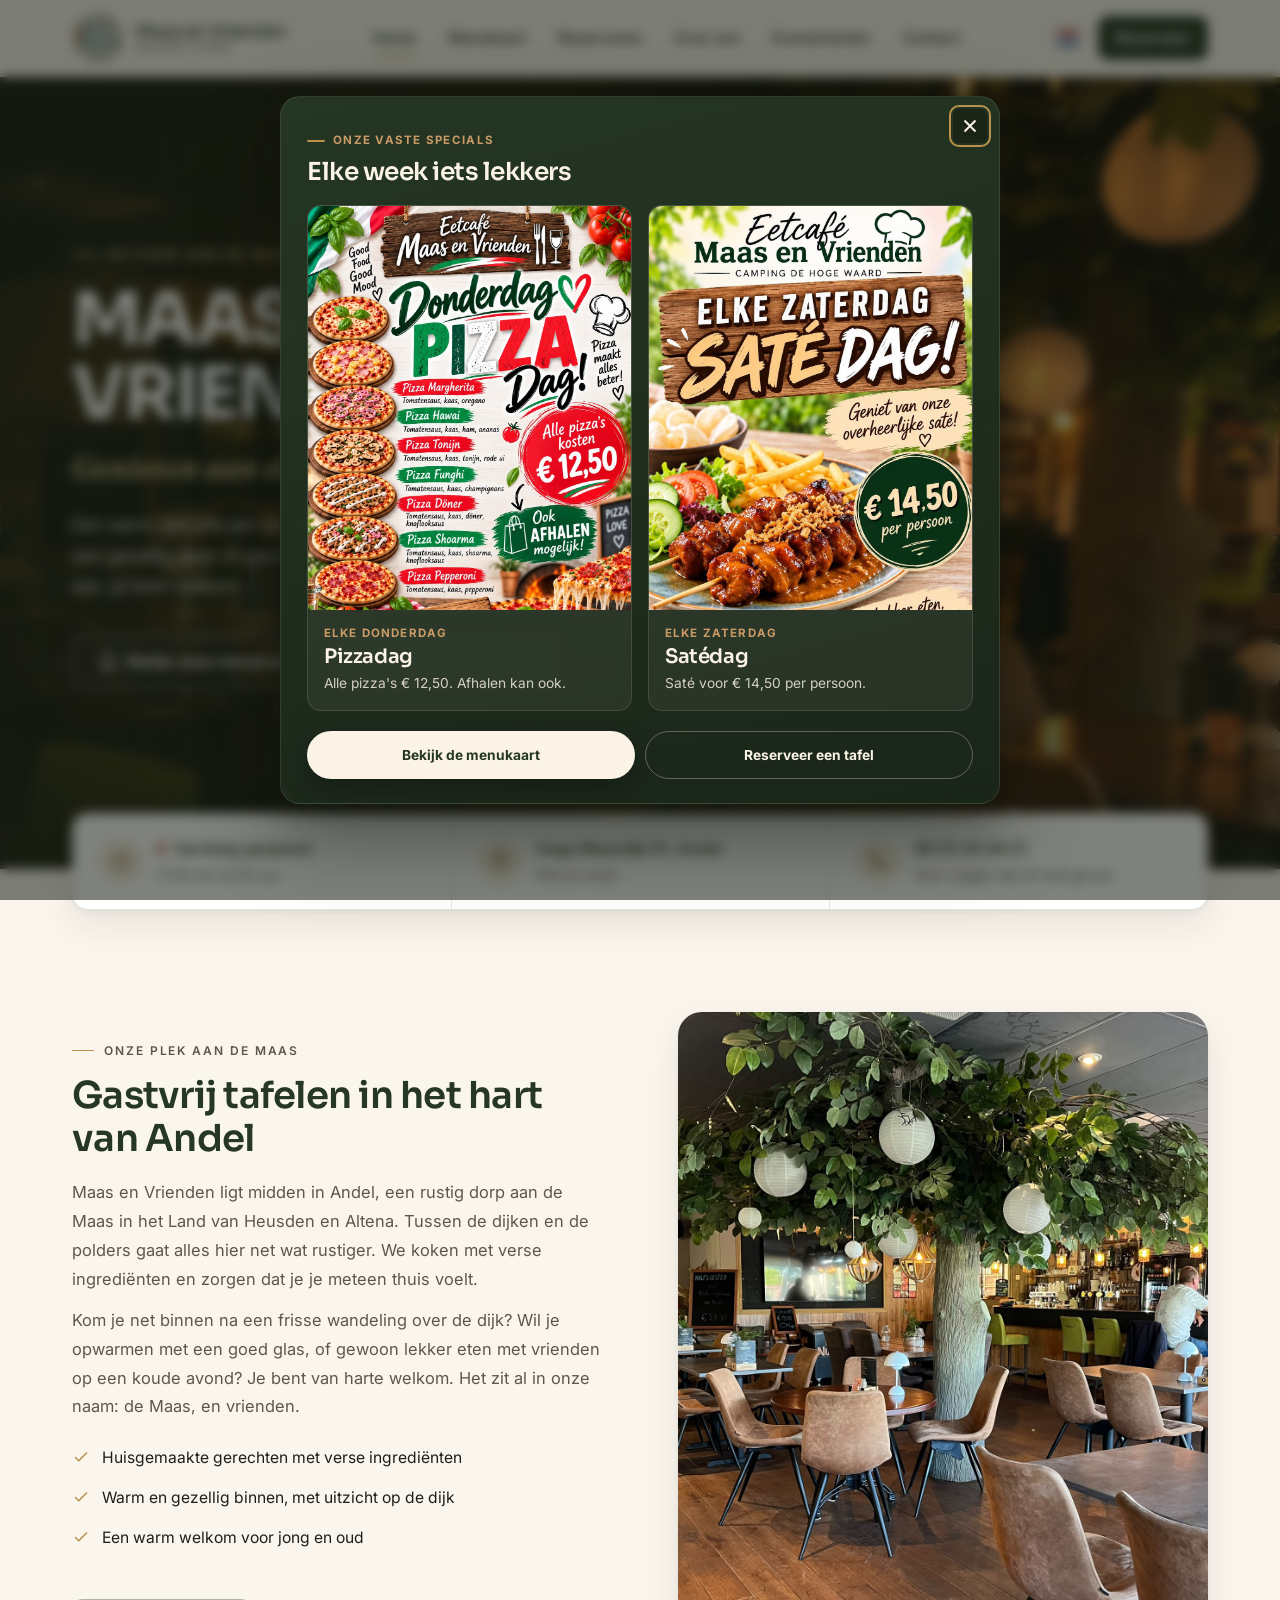
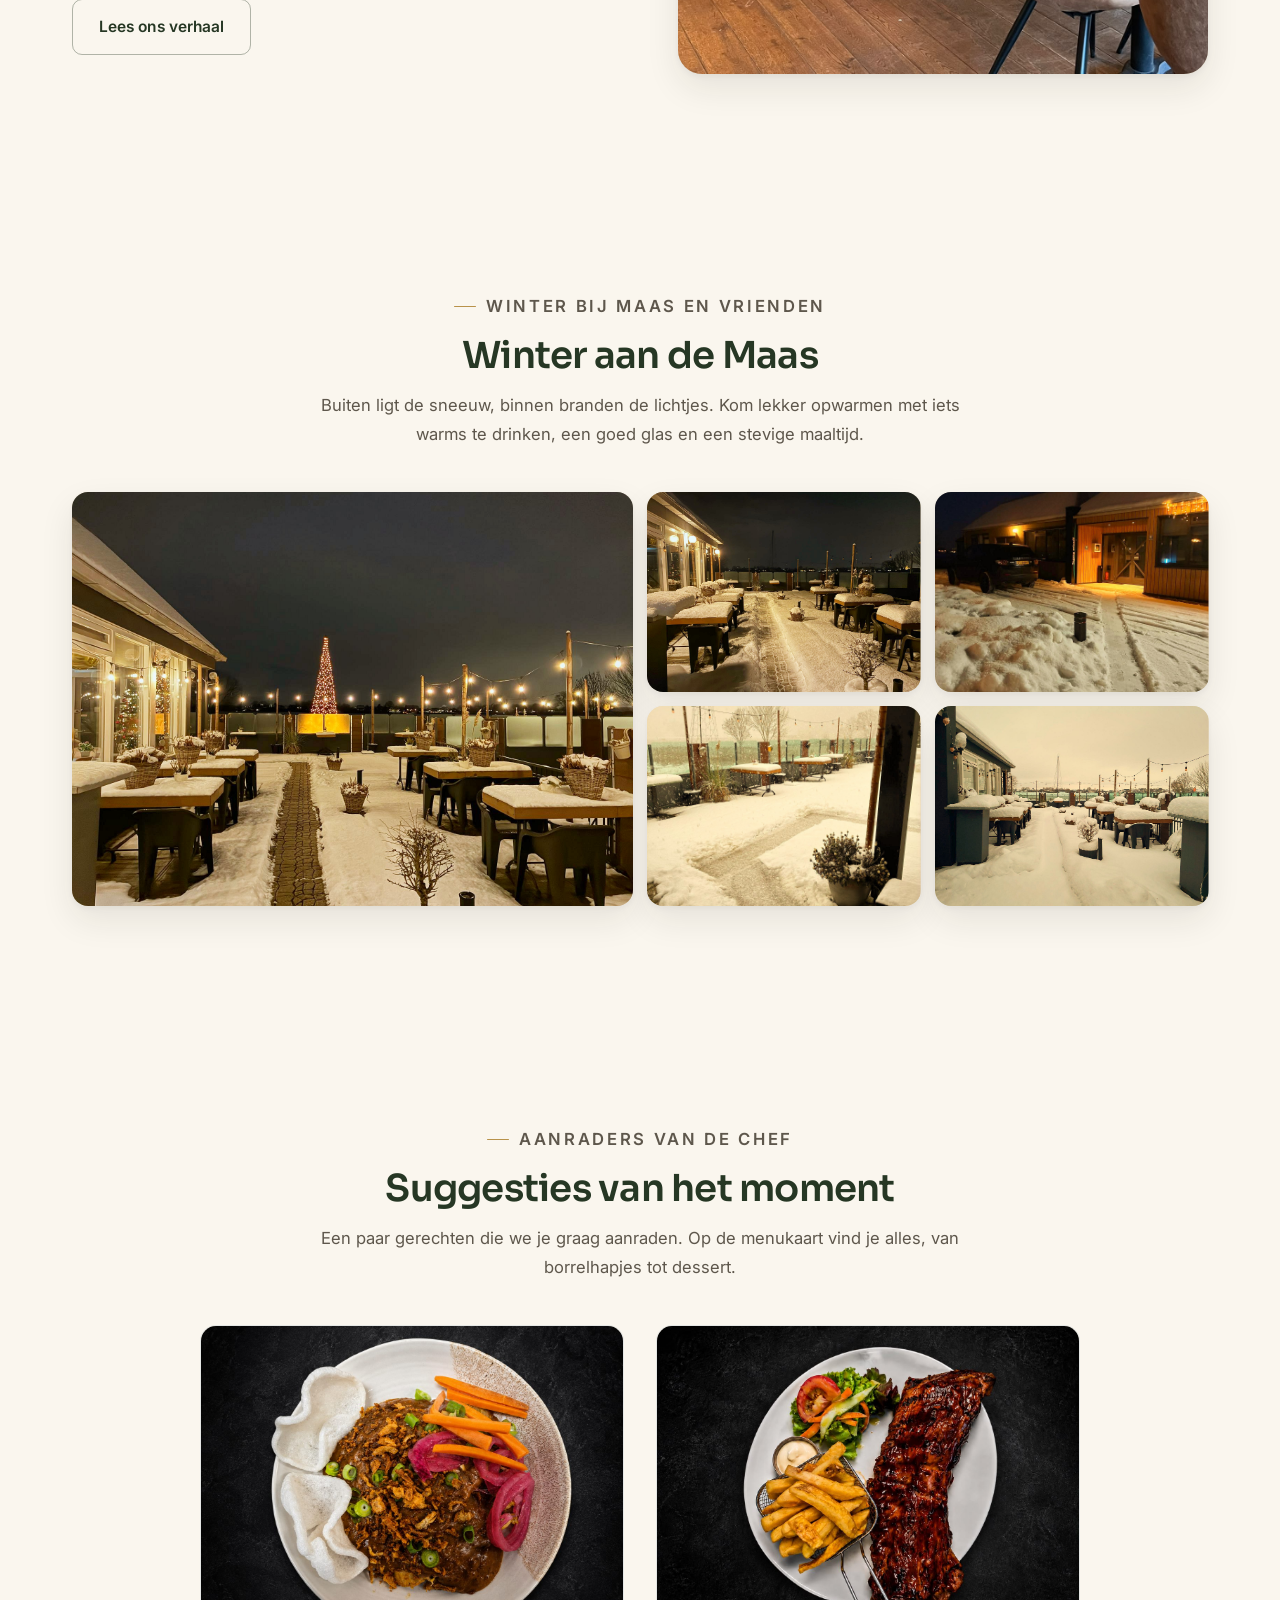
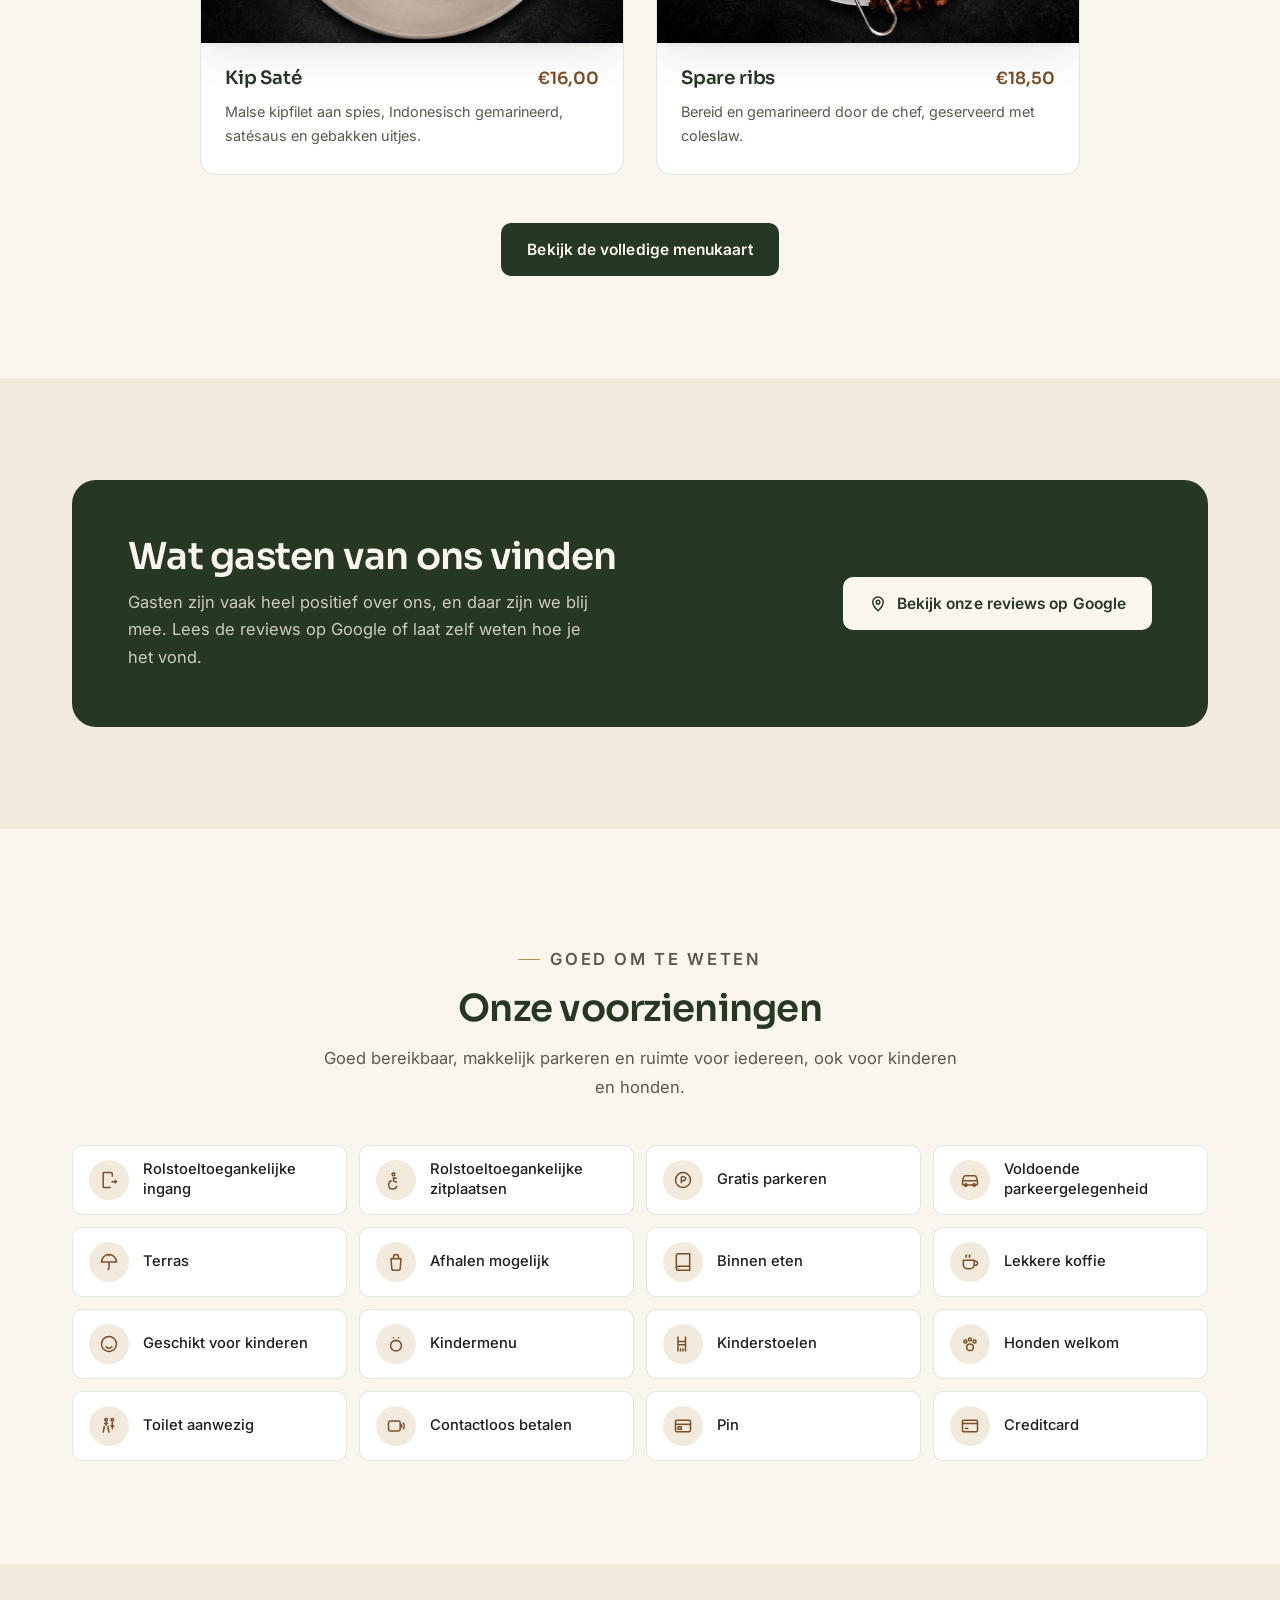
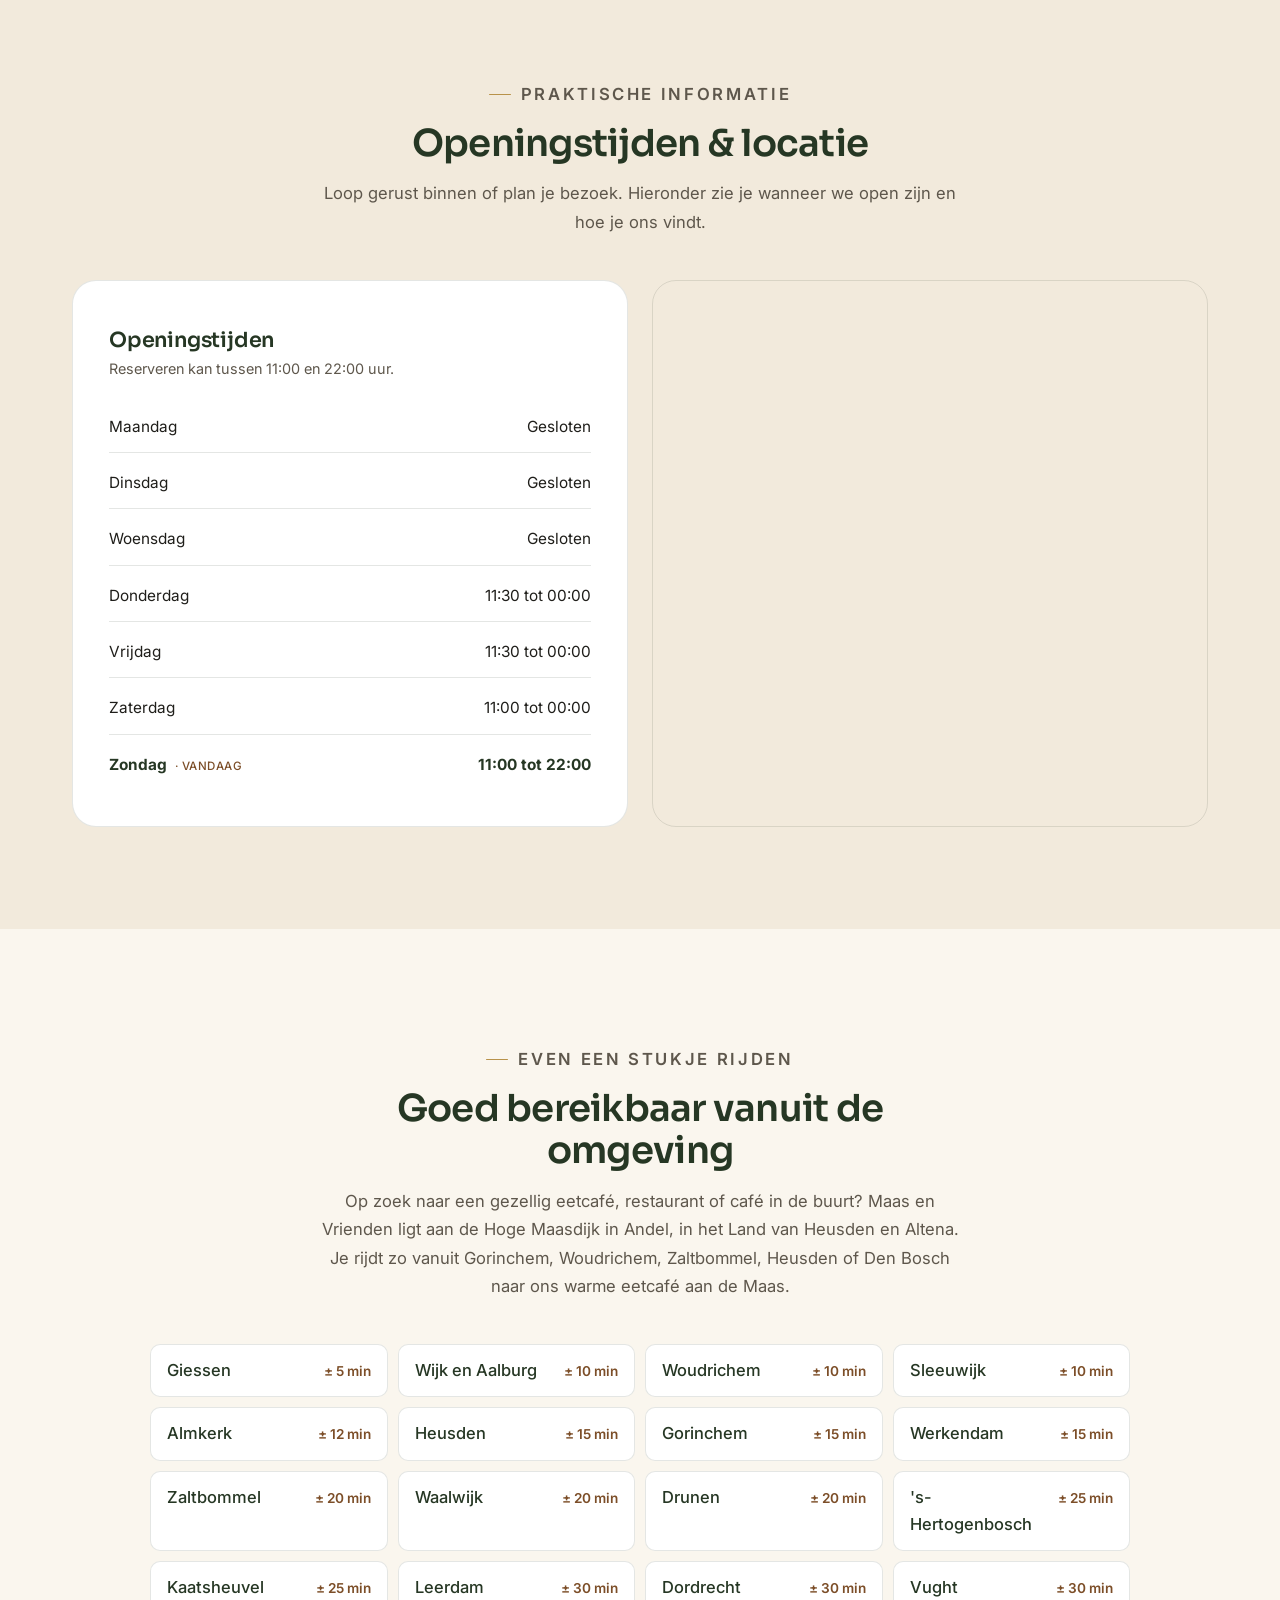
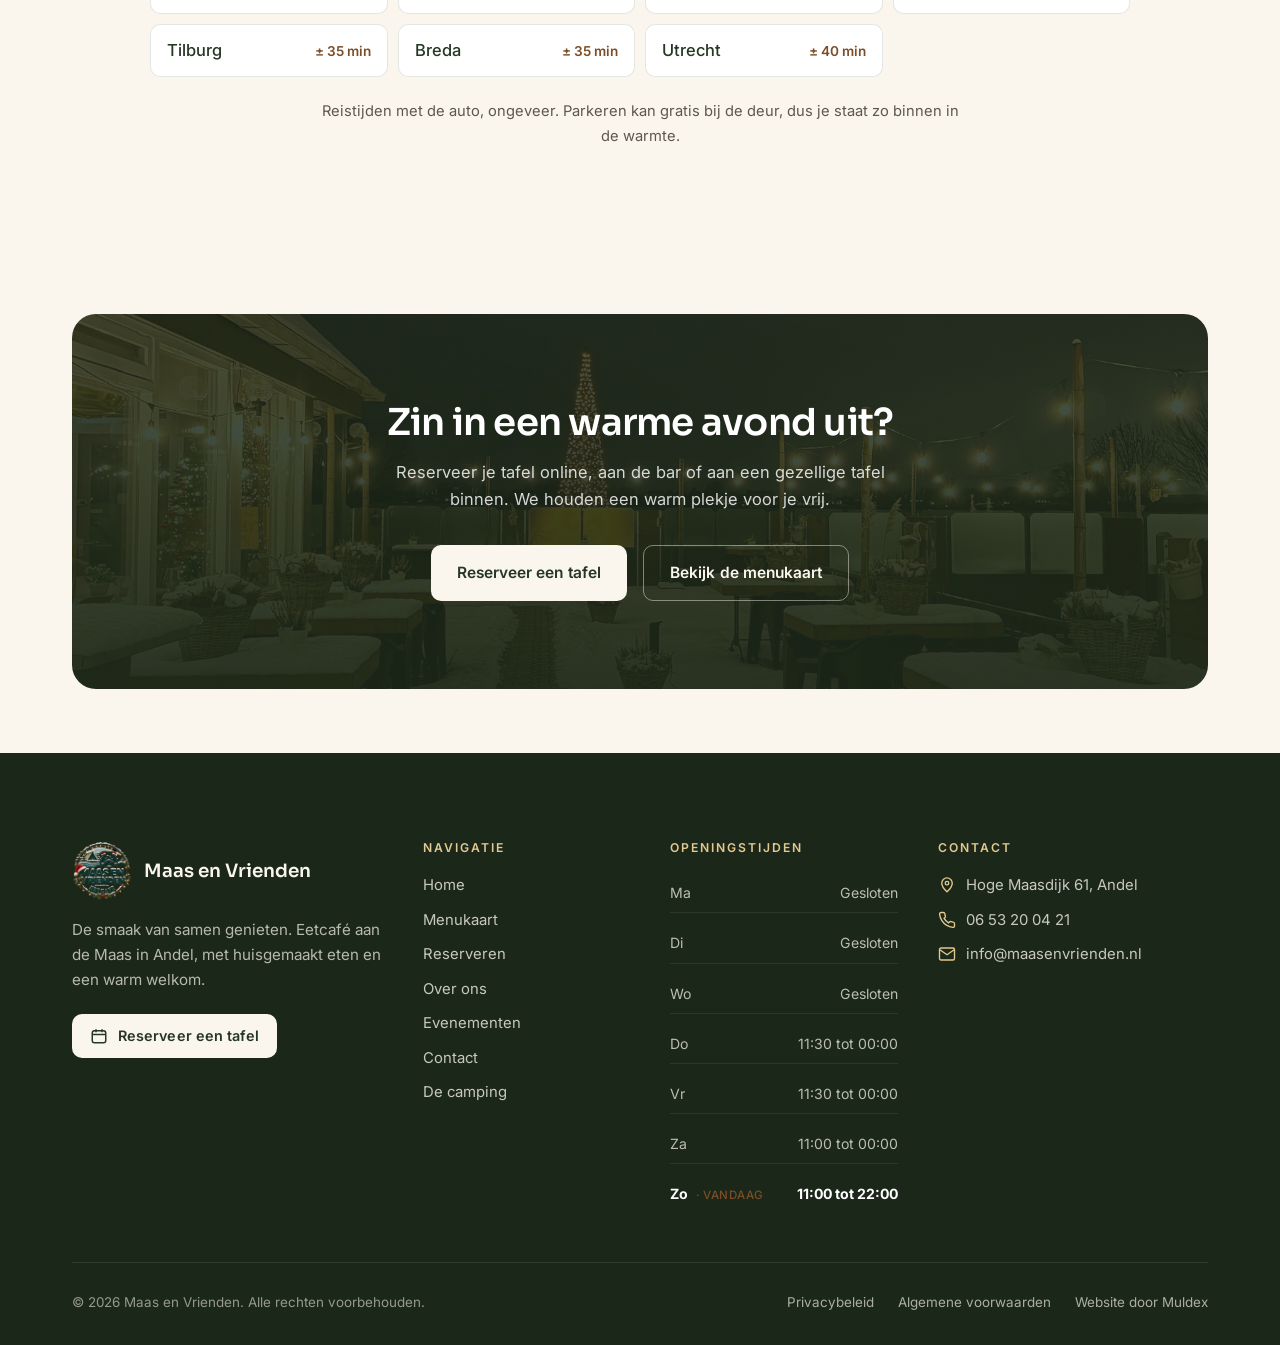
==== commit ab386dd7: "Versienummers op scripts en stylesheets zodat browsers direct de nieuwe versie laden Co-Authored-By:" ====
--- a/index.html
+++ b/index.html
@@ -34,13 +34,13 @@
 <link href="https://fonts.googleapis.com/css2?family=Sora:wght@500;600;700&family=Inter:wght@400;500;600&family=Fraunces:ital,wght@1,500&display=swap" rel="stylesheet">
 
 <!-- Styles -->
-<link rel="stylesheet" href="css/style.css">
-<link rel="stylesheet" href="css/components.css">
-<link rel="stylesheet" href="css/pages.css">
-<link rel="stylesheet" href="css/winter.css">
-<link rel="stylesheet" href="css/redesign.css">
-<link rel="stylesheet" href="css/event-popup.css">
-<link rel="stylesheet" href="css/specials-popup.css">
+<link rel="stylesheet" href="css/style.css?v=20261122">
+<link rel="stylesheet" href="css/components.css?v=20261122">
+<link rel="stylesheet" href="css/pages.css?v=20261122">
+<link rel="stylesheet" href="css/winter.css?v=20261122">
+<link rel="stylesheet" href="css/redesign.css?v=20261122">
+<link rel="stylesheet" href="css/event-popup.css?v=20261122">
+<link rel="stylesheet" href="css/specials-popup.css?v=20261122">
 
 <!-- Structured data -->
 <script type="application/ld+json">
@@ -661,12 +661,12 @@
   <svg width="20" height="20" viewBox="0 0 24 24" fill="none" stroke="currentColor" stroke-width="2"><path d="M12 19V5M5 12l7-7 7 7"/></svg>
 </button>
 
-<script src="js/i18n.js" defer></script>
-<script src="js/hours.js" defer></script>
-<script src="js/events-data.js" defer></script>
-<script src="js/event-popup.js" defer></script>
-<script src="js/specials-popup.js" defer></script>
-<script src="js/main.js" defer></script>
-<script src="js/winter.js" defer></script>
+<script src="js/i18n.js?v=20261122" defer></script>
+<script src="js/hours.js?v=20261122" defer></script>
+<script src="js/events-data.js?v=20261122" defer></script>
+<script src="js/event-popup.js?v=20261122" defer></script>
+<script src="js/specials-popup.js?v=20261122" defer></script>
+<script src="js/main.js?v=20261122" defer></script>
+<script src="js/winter.js?v=20261122" defer></script>
 </body>
 </html>
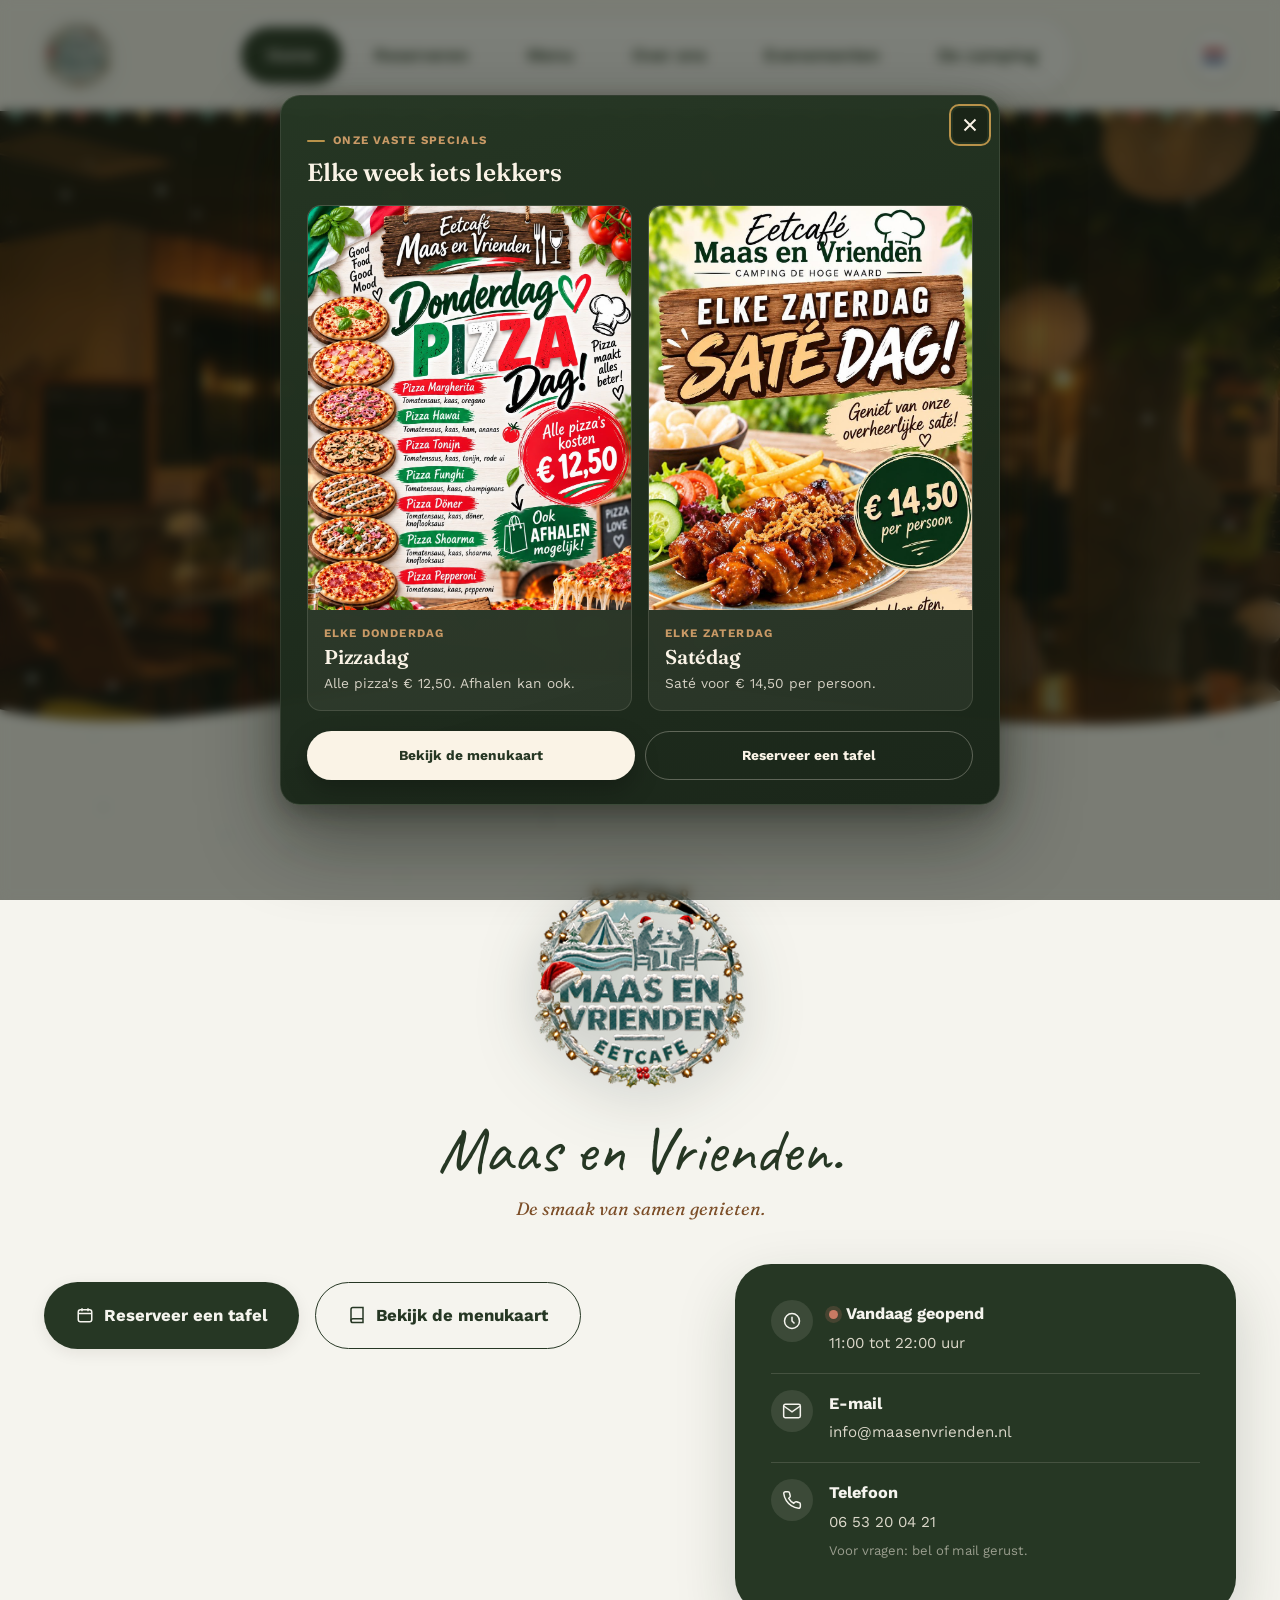
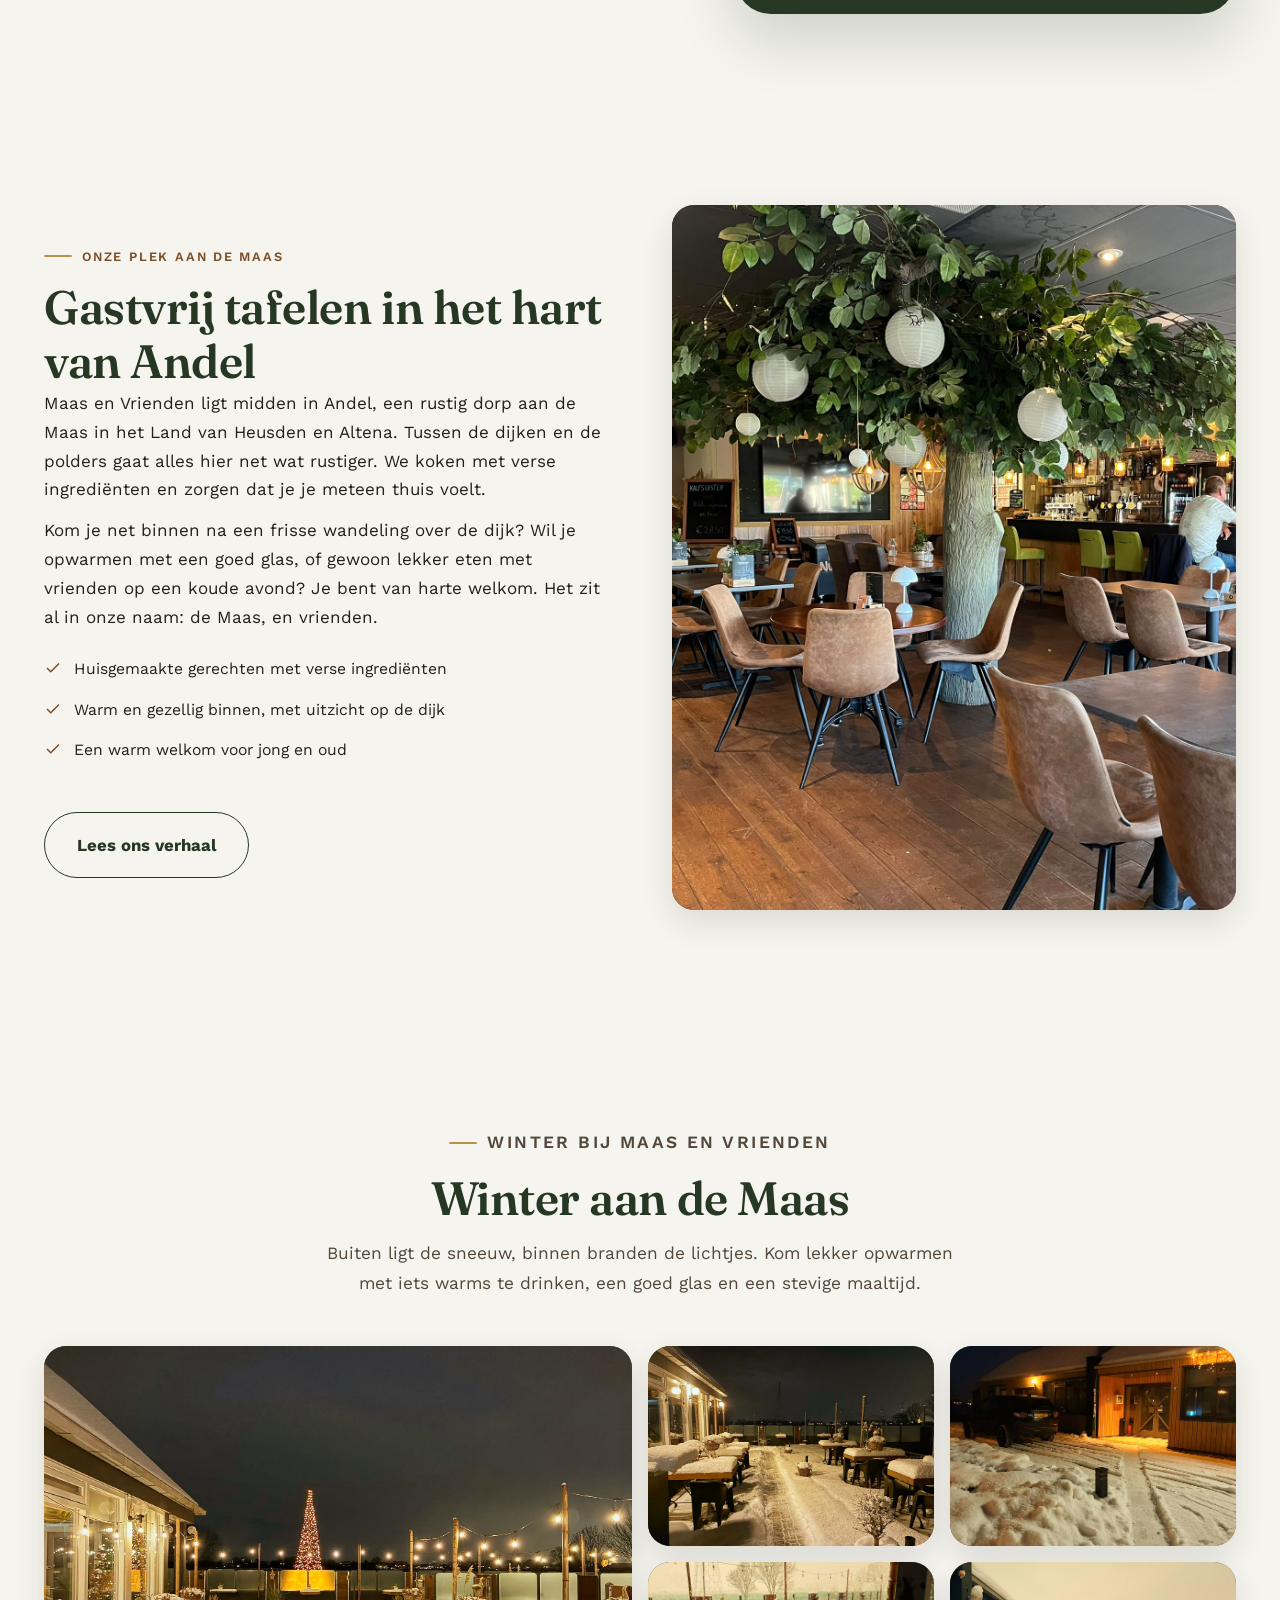
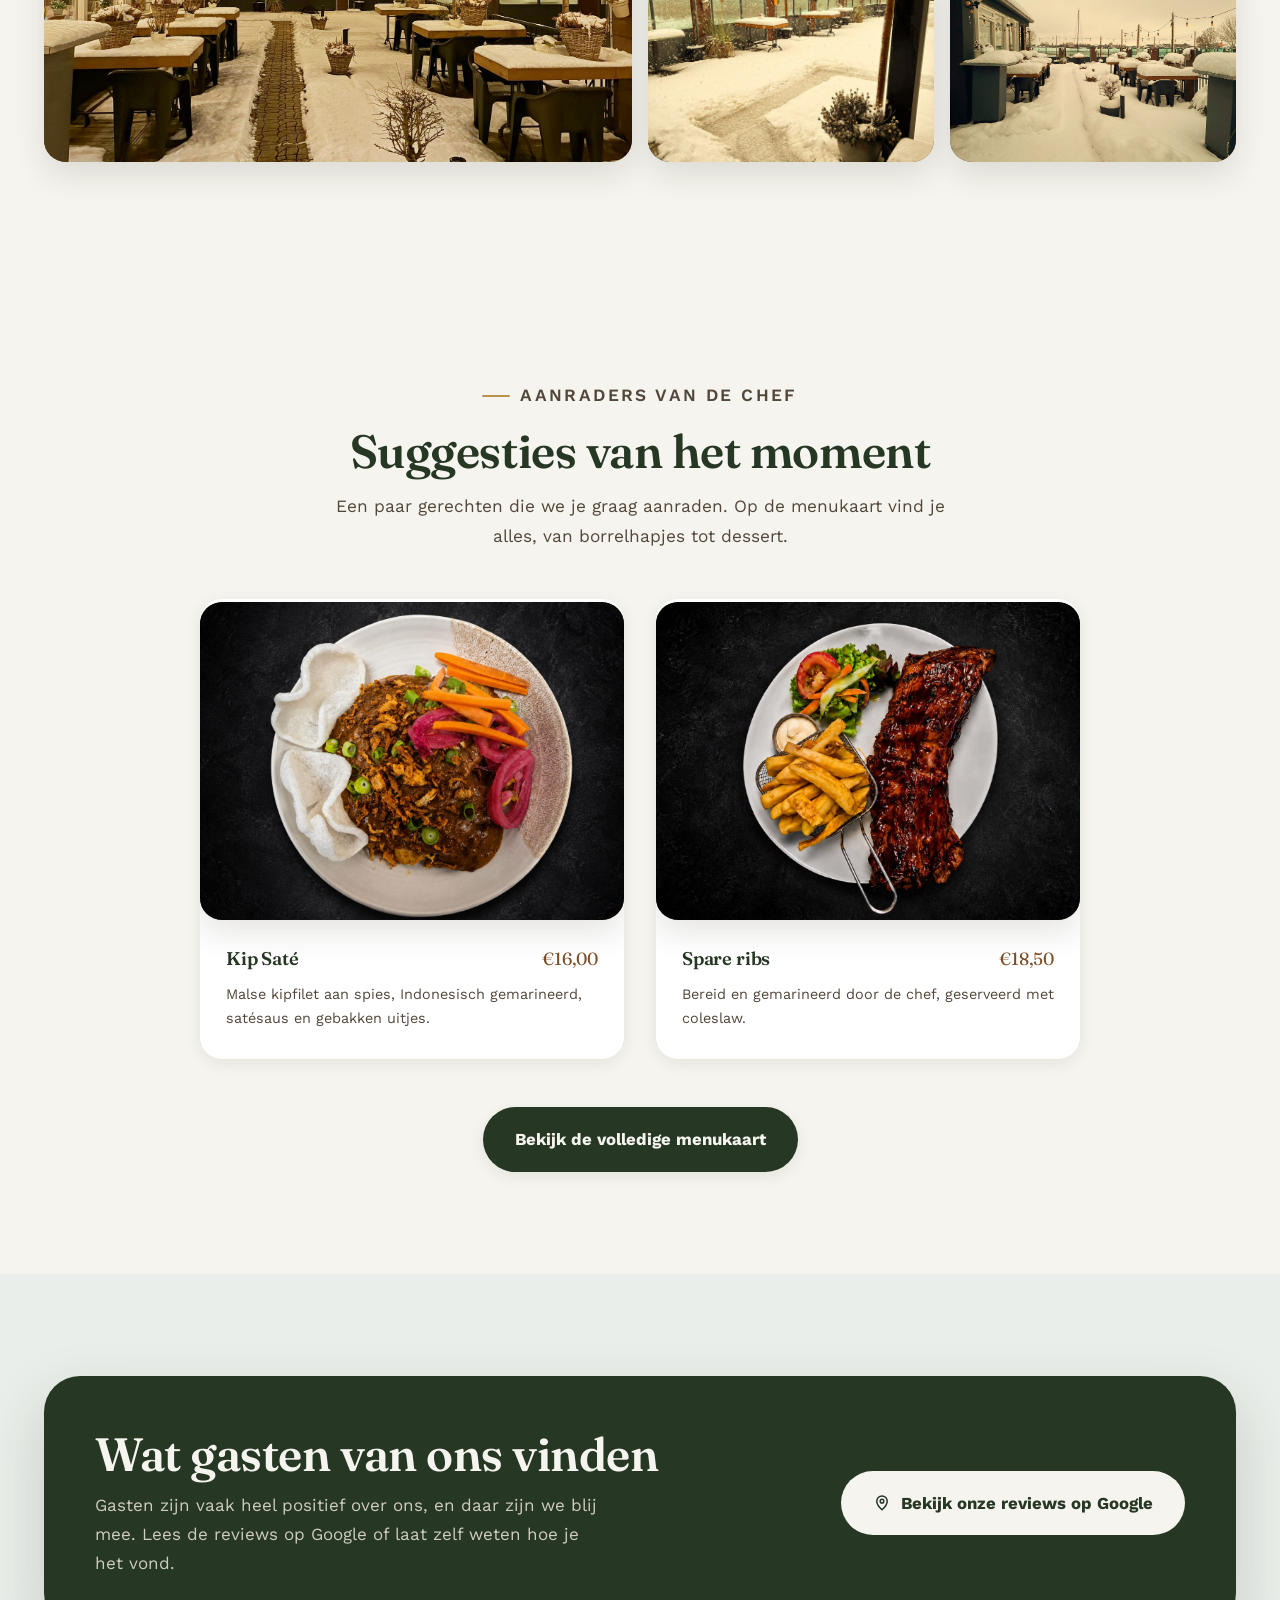
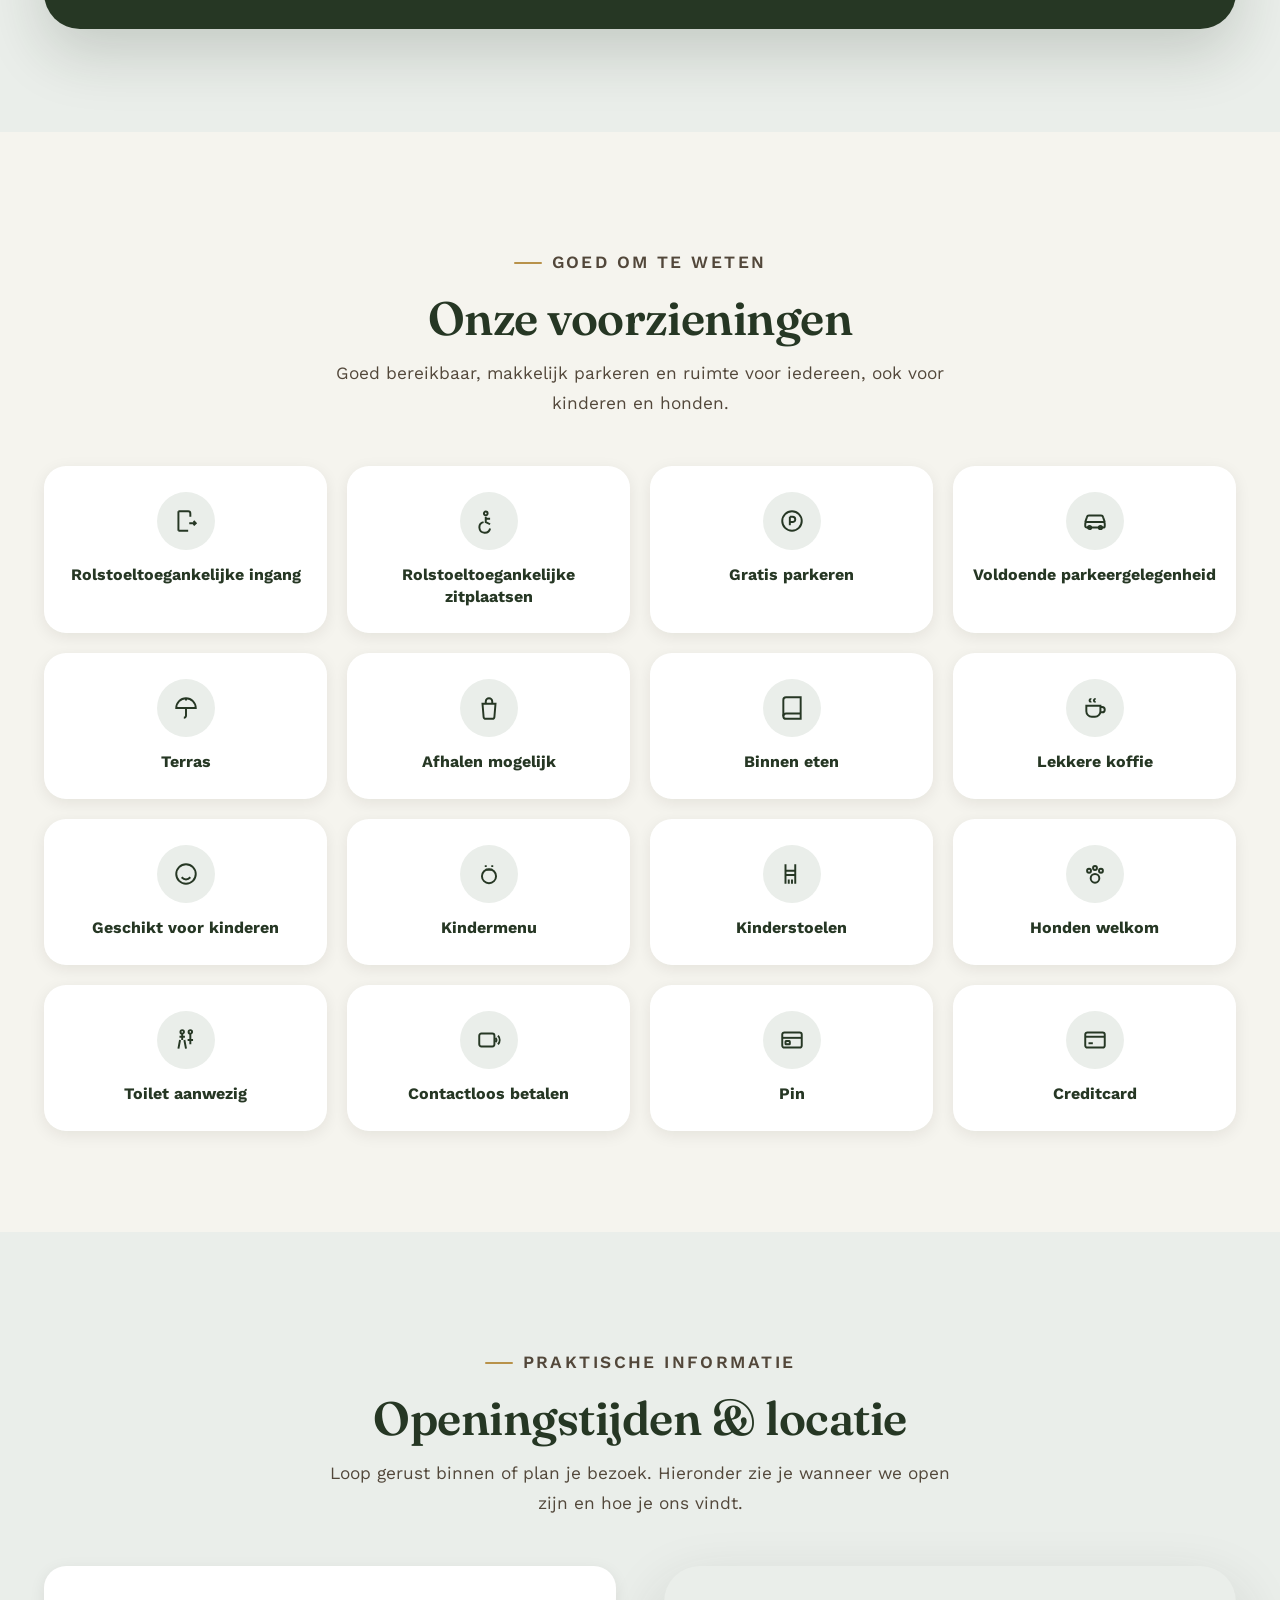
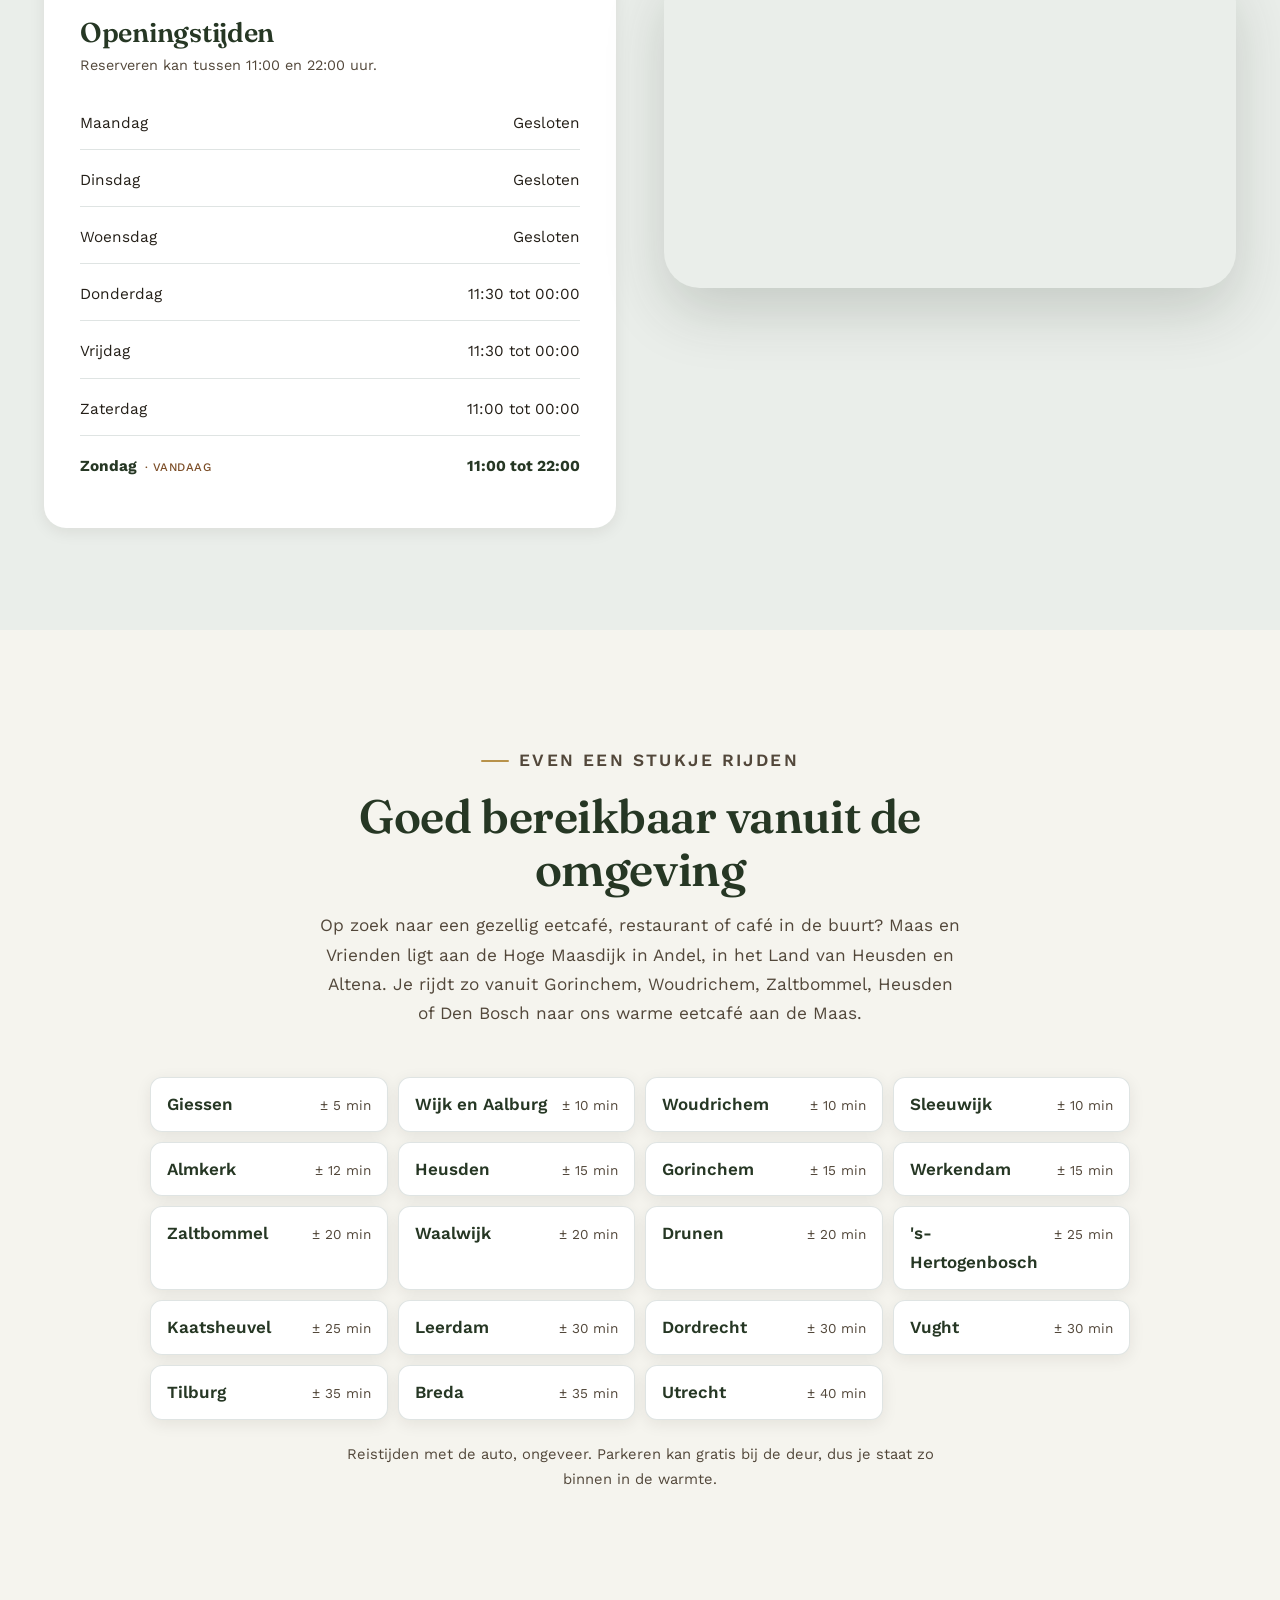
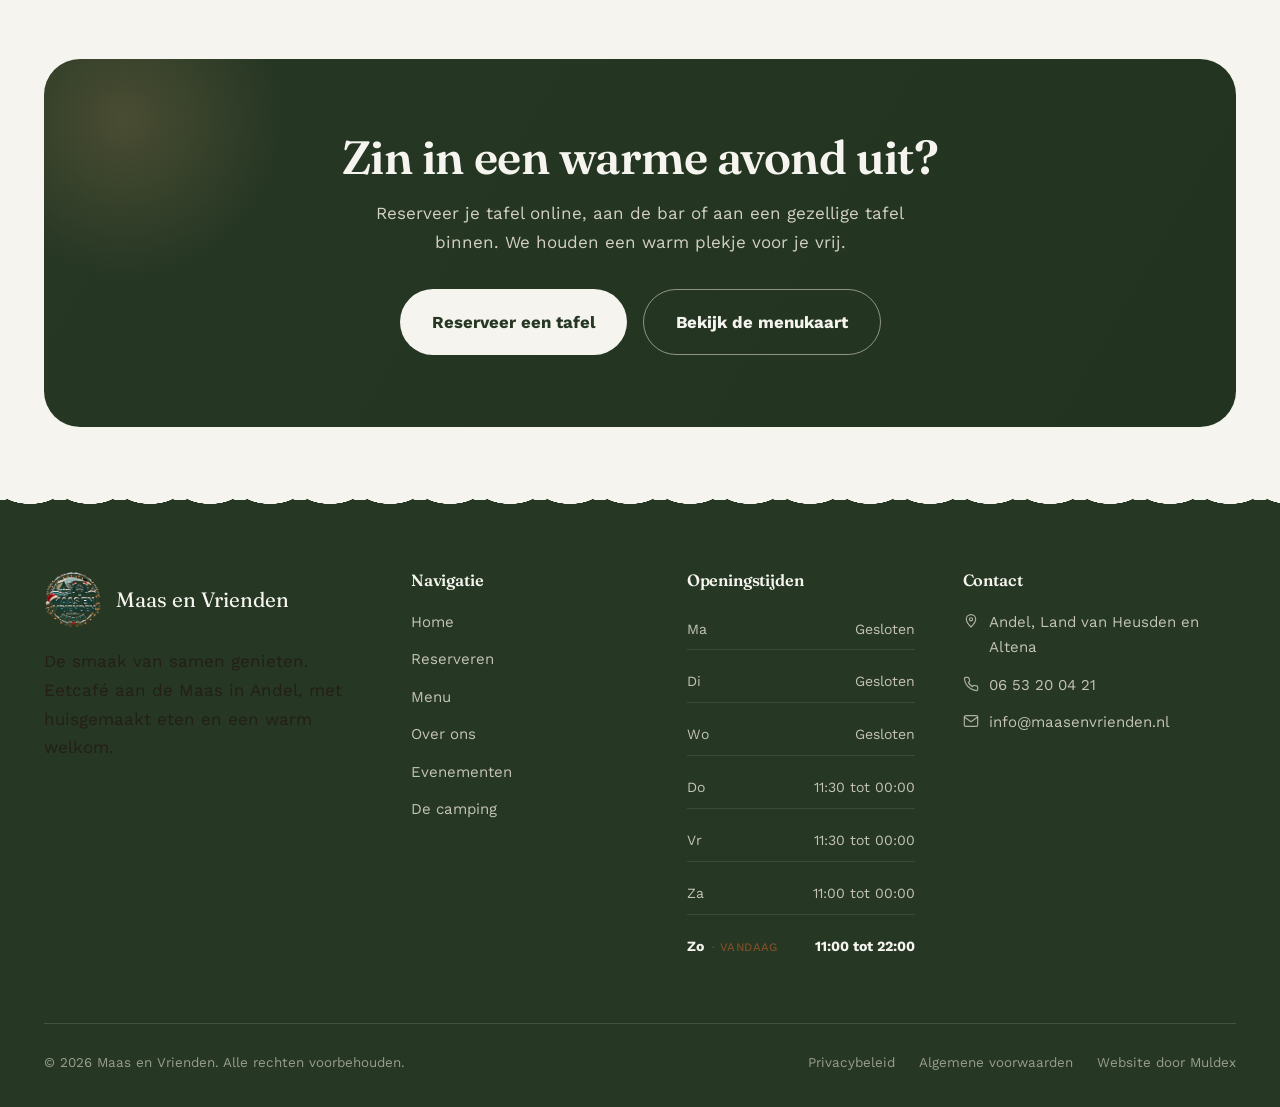
==== commit 583aeb77: "Redesign voorlopig offline: terug naar vorige versie (redesign staat op branch redesign) Behoudt de " ====
--- a/index.html
+++ b/index.html
@@ -31,16 +31,15 @@
 <!-- Fonts -->
 <link rel="preconnect" href="https://fonts.googleapis.com">
 <link rel="preconnect" href="https://fonts.gstatic.com" crossorigin>
-<link href="https://fonts.googleapis.com/css2?family=Sora:wght@500;600;700&family=Inter:wght@400;500;600&family=Fraunces:ital,wght@1,500&display=swap" rel="stylesheet">
+<link href="https://fonts.googleapis.com/css2?family=Fraunces:ital,wght@0,500;0,600;0,700;1,500&family=Work+Sans:wght@400;500;600;700&family=Caveat:wght@600;700&display=swap" rel="stylesheet">
 
 <!-- Styles -->
-<link rel="stylesheet" href="css/style.css?v=20261122">
-<link rel="stylesheet" href="css/components.css?v=20261122">
-<link rel="stylesheet" href="css/pages.css?v=20261122">
-<link rel="stylesheet" href="css/winter.css?v=20261122">
-<link rel="stylesheet" href="css/redesign.css?v=20261122">
-<link rel="stylesheet" href="css/event-popup.css?v=20261122">
-<link rel="stylesheet" href="css/specials-popup.css?v=20261122">
+<link rel="stylesheet" href="css/style.css">
+<link rel="stylesheet" href="css/components.css">
+<link rel="stylesheet" href="css/pages.css">
+<link rel="stylesheet" href="css/winter.css">
+<link rel="stylesheet" href="css/event-popup.css">
+<link rel="stylesheet" href="css/specials-popup.css">
 
 <!-- Structured data -->
 <script type="application/ld+json">
@@ -230,24 +229,18 @@
 
 <!-- ========== HEADER ========== -->
 <header class="site-header">
-  <div class="container header-inner">
+  <div class="container">
     <a href="index.html" class="brand" aria-label="Maas en Vrienden, naar de homepage">
-      <img src="images/logo-winter.png" alt="Maas en Vrienden eetcafé" width="56" height="56" fetchpriority="high">
-      <span class="brand-text"><span class="brand-name">Maas en Vrienden</span><span class="brand-sub" data-i18n="common.brandSub">Eetcafé in Andel</span></span>
+      <img src="images/logo-winter.png" alt="Maas en Vrienden eetcafé" width="68" height="68" fetchpriority="high">
     </a>
 
     <nav class="nav-shell" aria-label="Hoofdnavigatie" data-i18n-aria-label="common.nav.ariaLabel" id="hoofdnavigatie">
       <a href="index.html" class="nav-link" data-nav="home" data-i18n="common.nav.home">Home</a>
-      <a href="menu.html" class="nav-link" data-nav="menu" data-i18n="common.nav.menu">Menukaart</a>
       <a href="reserveren.html" class="nav-link" data-nav="reserveren" data-i18n="common.nav.reserveren">Reserveren</a>
+      <a href="menu.html" class="nav-link" data-nav="menu" data-i18n="common.nav.menu">Menu</a>
       <a href="over-ons.html" class="nav-link" data-nav="over-ons" data-i18n="common.nav.overons">Over ons</a>
       <a href="evenementen.html" class="nav-link" data-nav="evenementen" data-i18n="common.nav.evenementen">Evenementen</a>
-      <a href="contact.html" class="nav-link" data-nav="contact" data-i18n="common.nav.contact">Contact</a>
-      <a href="reserveren.html" class="btn btn-primary nav-mobile-cta"><svg width="18" height="18" viewBox="0 0 24 24" fill="none" stroke="currentColor" stroke-width="2" aria-hidden="true"><rect x="3" y="5" width="18" height="16" rx="3"/><path d="M8 3v4M16 3v4M3 10h18"/></svg><span data-i18n="common.cta.reserveer">Reserveer een tafel</span></a>
-      <div class="nav-mobile-contact">
-        <a href="tel:+31653200421"><svg width="18" height="18" viewBox="0 0 24 24" fill="none" stroke="currentColor" stroke-width="1.8" aria-hidden="true"><path d="M22 16.92v3a2 2 0 0 1-2.18 2 19.8 19.8 0 0 1-8.63-3.07 19.5 19.5 0 0 1-6-6 19.8 19.8 0 0 1-3.07-8.67A2 2 0 0 1 4.11 2h3a2 2 0 0 1 2 1.72c.13.96.36 1.9.7 2.81a2 2 0 0 1-.45 2.11L8.09 9.91a16 16 0 0 0 6 6l1.27-1.27a2 2 0 0 1 2.11-.45c.9.34 1.85.57 2.81.7A2 2 0 0 1 22 16.92z"/></svg><span>06 53 20 04 21</span></a>
-        <a href="mailto:info@maasenvrienden.nl"><svg width="18" height="18" viewBox="0 0 24 24" fill="none" stroke="currentColor" stroke-width="1.8" aria-hidden="true"><path d="M22 6 12 13 2 6"/><rect x="2" y="4" width="20" height="16" rx="2"/></svg><span>info@maasenvrienden.nl</span></a>
-      </div>
+      <a href="camping.html" class="nav-link" data-nav="camping" data-i18n="common.nav.camping">De camping</a>
     </nav>
 
     <div class="header-actions">
@@ -261,10 +254,6 @@
           <button class="lang-option" role="menuitem" data-lang="de"><span class="flag" aria-hidden="true"><svg viewBox="0 0 30 20" width="22" height="16"><rect width="30" height="6.67" fill="#000000"/><rect y="6.67" width="30" height="6.67" fill="#DD0000"/><rect y="13.33" width="30" height="6.67" fill="#FFCE00"/></svg></span> Deutsch</button>
         </div>
       </div>
-      <a href="reserveren.html" class="btn btn-primary btn-sm header-cta" data-i18n="common.cta.reserveerShort">Reserveer</a>
-      <button class="nav-toggle" type="button" aria-controls="hoofdnavigatie" aria-expanded="false" aria-label="Menu openen" data-i18n-aria-label="common.nav.toggle">
-        <span></span><span></span><span></span>
-      </button>
     </div>
   </div>
 </header>
@@ -272,55 +261,67 @@
 <main id="main">
 
   <!-- ========== HERO ========== -->
-  <section class="home-hero" aria-labelledby="heroTitle">
-    <div class="home-hero-media">
-      <img src="images/hero-avond.jpg" alt="Sfeervol verlicht interieur van eetcafé Maas en Vrienden met de boom en houten bar" width="1448" height="1086" loading="eager" fetchpriority="high">
-    </div>
-    <div class="container home-hero-inner">
-      <div class="home-hero-content">
-        <p class="hero-eyebrow" data-i18n="home.hero.eyebrow">Eetcafé aan de Maas in Andel</p>
-        <h1 id="heroTitle" class="hero-title">Maas en Vrienden</h1>
-        <p class="hero-tagline" data-i18n="home.hero.tagline">Genieten aan de Maas.</p>
-        <p class="hero-lead" data-i18n="home.hero.lead">Een warm eetcafé aan de dijk in Andel. Voor een uitgebreide lunch, een gezellig diner of gewoon een goed glas met vrienden. Schuif aan, je bent welkom.</p>
-        <div class="hero-buttons">
-          <a href="menu.html" class="btn btn-hero-light">
-            <svg width="18" height="18" viewBox="0 0 24 24" fill="none" stroke="currentColor" stroke-width="2" aria-hidden="true"><path d="M4 19.5A2.5 2.5 0 0 1 6.5 17H20"/><path d="M6.5 2H20v20H6.5A2.5 2.5 0 0 1 4 19.5v-15A2.5 2.5 0 0 1 6.5 2Z"/></svg>
-            <span data-i18n="common.cta.bekijkOnzeMenu">Bekijk onze menukaart</span>
-          </a>
-          <a href="reserveren.html" class="btn btn-hero-solid">
-            <svg width="18" height="18" viewBox="0 0 24 24" fill="none" stroke="currentColor" stroke-width="2" aria-hidden="true"><rect x="3" y="5" width="18" height="16" rx="3"/><path d="M8 3v4M16 3v4M3 10h18"/></svg>
+  <section class="hero" aria-label="Sfeerbeeld van Maas en Vrienden">
+    <div class="hero-media">
+      <div class="photo-frame" style="--ar:auto; height:100%;">
+        <img src="images/hero-avond.jpg" alt="Sfeervol verlicht interieur van eetcafé Maas en Vrienden met de boom en houten bar" loading="eager" fetchpriority="high">
+        <div class="placeholder-content">
+          <svg viewBox="0 0 24 24" fill="none" stroke="currentColor" stroke-width="1.6"><rect x="3" y="5" width="18" height="14" rx="2"/><circle cx="8.5" cy="10" r="1.5"/><path d="M21 15l-5-5-9 9"/></svg>
+          <span class="caption" data-i18n="home.hero.photoCaption">Foto: interieur van het eetcafé</span>
+          <span class="sub" data-i18n="common.photoSoon">wordt binnenkort toegevoegd</span>
+        </div>
+      </div>
+    </div>
+    <div class="hero-wave" aria-hidden="true">
+      <svg viewBox="0 0 1440 110" preserveAspectRatio="none"><path d="M0,60 C220,110 420,0 720,28 C1020,56 1220,110 1440,50 L1440,110 L0,110 Z" fill="#FAF3E6"/></svg>
+    </div>
+  </section>
+
+  <!-- ========== BRAND INTRO / CTA / CONTACT ========== -->
+  <section class="section-tight" data-reveal>
+    <div class="container">
+      <div class="brand-intro">
+        <img src="images/logo-winter.png" alt="" width="128" height="128">
+        <p class="wordmark">Maas en Vrienden.</p>
+        <p class="tagline" data-i18n="home.tagline">De smaak van samen genieten.</p>
+      </div>
+
+      <div class="hero-actions-row">
+        <div class="hero-cta-group">
+          <a href="reserveren.html" class="btn btn-primary">
+            <svg width="18" height="18" viewBox="0 0 24 24" fill="none" stroke="currentColor" stroke-width="2"><rect x="3" y="5" width="18" height="16" rx="3"/><path d="M8 3v4M16 3v4M3 10h18"/></svg>
             <span data-i18n="common.cta.reserveer">Reserveer een tafel</span>
           </a>
-        </div>
-      </div>
-    </div>
-  </section>
-
-  <!-- ========== SNELLE INFO ========== -->
-  <section class="quickbar-wrap" aria-label="Praktische informatie">
-    <div class="container">
-      <div class="quickbar">
-        <div class="quick-item" data-status-badge>
-          <span class="quick-icon"><svg width="20" height="20" viewBox="0 0 24 24" fill="none" stroke="currentColor" stroke-width="1.8" aria-hidden="true"><circle cx="12" cy="12" r="9"/><path d="M12 7v5l3 3"/></svg></span>
-          <div>
-            <strong><span class="status-dot"></span><span data-status-label data-i18n="home.status.loading">Status wordt geladen…</span></strong>
-            <span class="quick-sub" data-status-hours></span>
-          </div>
-        </div>
-        <a class="quick-item" href="https://www.google.com/maps/search/?api=1&amp;query=Maas%20en%20Vrienden%20Andel" target="_blank" rel="noopener">
-          <span class="quick-icon"><svg width="20" height="20" viewBox="0 0 24 24" fill="none" stroke="currentColor" stroke-width="1.8" aria-hidden="true"><path d="M12 21s-7-6.5-7-11.5A7 7 0 0 1 19 9.5C19 14.5 12 21 12 21Z"/><circle cx="12" cy="9.5" r="2.4"/></svg></span>
-          <div>
-            <strong data-i18n="common.footer.address">Hoge Maasdijk 61, Andel</strong>
-            <span class="quick-sub" data-i18n="common.route">Plan je route</span>
-          </div>
-        </a>
-        <a class="quick-item" href="tel:+31653200421">
-          <span class="quick-icon"><svg width="20" height="20" viewBox="0 0 24 24" fill="none" stroke="currentColor" stroke-width="1.8" aria-hidden="true"><path d="M22 16.92v3a2 2 0 0 1-2.18 2 19.8 19.8 0 0 1-8.63-3.07 19.5 19.5 0 0 1-6-6 19.8 19.8 0 0 1-3.07-8.67A2 2 0 0 1 4.11 2h3a2 2 0 0 1 2 1.72c.13.96.36 1.9.7 2.81a2 2 0 0 1-.45 2.11L8.09 9.91a16 16 0 0 0 6 6l1.27-1.27a2 2 0 0 1 2.11-.45c.9.34 1.85.57 2.81.7A2 2 0 0 1 22 16.92z"/></svg></span>
-          <div>
-            <strong>06 53 20 04 21</strong>
-            <span class="quick-sub" data-i18n="home.contact.phoneNote">Voor vragen: bel of mail gerust.</span>
-          </div>
-        </a>
+          <a href="menu.html" class="btn btn-outline">
+            <svg width="18" height="18" viewBox="0 0 24 24" fill="none" stroke="currentColor" stroke-width="2"><path d="M4 19.5A2.5 2.5 0 0 1 6.5 17H20"/><path d="M6.5 2H20v20H6.5A2.5 2.5 0 0 1 4 19.5v-15A2.5 2.5 0 0 1 6.5 2Z"/></svg>
+            <span data-i18n="common.cta.bekijkMenu">Bekijk de menukaart</span>
+          </a>
+        </div>
+
+        <div class="info-card" data-reveal data-reveal-delay="1">
+          <div class="info-row" data-status-badge>
+            <span class="icon"><svg width="20" height="20" viewBox="0 0 24 24" fill="none" stroke="currentColor" stroke-width="1.8"><circle cx="12" cy="12" r="9"/><path d="M12 7v5l3 3"/></svg></span>
+            <div>
+              <strong><span class="status-dot"></span><span data-status-label data-i18n="home.status.loading">Status wordt geladen…</span></strong>
+              <span class="value" data-status-hours></span>
+            </div>
+          </div>
+          <div class="info-row">
+            <span class="icon"><svg width="20" height="20" viewBox="0 0 24 24" fill="none" stroke="currentColor" stroke-width="1.8"><path d="M4 4h16v16H4z" opacity="0"/><path d="M22 6 12 13 2 6"/><rect x="2" y="4" width="20" height="16" rx="2"/></svg></span>
+            <div>
+              <strong data-i18n="common.email">E-mail</strong>
+              <a href="mailto:info@maasenvrienden.nl">info@maasenvrienden.nl</a>
+            </div>
+          </div>
+          <div class="info-row">
+            <span class="icon"><svg width="20" height="20" viewBox="0 0 24 24" fill="none" stroke="currentColor" stroke-width="1.8"><path d="M22 16.92v3a2 2 0 0 1-2.18 2 19.8 19.8 0 0 1-8.63-3.07 19.5 19.5 0 0 1-6-6 19.8 19.8 0 0 1-3.07-8.67A2 2 0 0 1 4.11 2h3a2 2 0 0 1 2 1.72c.13.96.36 1.9.7 2.81a2 2 0 0 1-.45 2.11L8.09 9.91a16 16 0 0 0 6 6l1.27-1.27a2 2 0 0 1 2.11-.45c.9.34 1.85.57 2.81.7A2 2 0 0 1 22 16.92z"/></svg></span>
+            <div>
+              <strong data-i18n="common.phone">Telefoon</strong>
+              <a href="tel:+31653200421">06 53 20 04 21</a>
+              <p class="info-note" data-i18n="home.contact.phoneNote">Voor vragen: bel of mail gerust.</p>
+            </div>
+          </div>
+        </div>
       </div>
     </div>
   </section>
@@ -419,22 +420,6 @@
       <div class="text-center mt-lg">
         <a href="menu.html" class="btn btn-primary" data-i18n="home.suggesties.cta">Bekijk de volledige menukaart</a>
       </div>
-    </div>
-  </section>
-
-  <!-- ========== AGENDA ========== -->
-  <section class="section section-alt" data-reveal>
-    <div class="container">
-      <div class="section-head-row">
-        <div class="section-head">
-          <p class="eyebrow" data-i18n="home.agenda.eyebrow">Agenda</p>
-          <h2 data-i18n="home.agenda.title">Binnenkort bij Maas en Vrienden</h2>
-          <p data-i18n="home.agenda.desc">Speciale avonden, weekspecials en andere momenten om naar uit te kijken.</p>
-        </div>
-        <a href="evenementen.html" class="btn btn-outline" data-i18n="home.agenda.cta">Bekijk alle evenementen</a>
-      </div>
-      <div class="agenda-list" data-upcoming-events data-limit="3"></div>
-      <p class="agenda-empty" data-upcoming-empty hidden data-i18n="home.agenda.empty">Op dit moment staan er geen evenementen gepland. Kijk binnenkort nog eens, of volg de evenementenpagina.</p>
     </div>
   </section>
 
@@ -611,24 +596,22 @@
 <!-- ========== FOOTER ========== -->
 <footer class="site-footer">
   <div class="container">
-    <div class="footer-top">
-      <div class="footer-about">
-        <a href="index.html" class="footer-brand">
-          <img src="images/logo-winter.png" alt="" width="64" height="64" loading="lazy">
+    <div class="footer-grid">
+      <div>
+        <div class="footer-brand">
+          <img src="images/logo-winter.png" alt="" width="58" height="58">
           <span>Maas en Vrienden</span>
-        </a>
+        </div>
         <p data-i18n="common.footer.tagline">De smaak van samen genieten. Eetcafé aan de Maas in Andel, met huisgemaakt eten en een warm welkom.</p>
-        <a href="reserveren.html" class="btn btn-on-dark btn-sm"><svg width="18" height="18" viewBox="0 0 24 24" fill="none" stroke="currentColor" stroke-width="2" aria-hidden="true"><rect x="3" y="5" width="18" height="16" rx="3"/><path d="M8 3v4M16 3v4M3 10h18"/></svg><span data-i18n="common.cta.reserveer">Reserveer een tafel</span></a>
       </div>
       <div class="footer-col">
         <h4 data-i18n="common.footer.nav">Navigatie</h4>
         <ul>
           <li><a href="index.html" data-i18n="common.nav.home">Home</a></li>
-          <li><a href="menu.html" data-i18n="common.nav.menu">Menukaart</a></li>
           <li><a href="reserveren.html" data-i18n="common.nav.reserveren">Reserveren</a></li>
+          <li><a href="menu.html" data-i18n="common.nav.menu">Menu</a></li>
           <li><a href="over-ons.html" data-i18n="common.nav.overons">Over ons</a></li>
           <li><a href="evenementen.html" data-i18n="common.nav.evenementen">Evenementen</a></li>
-          <li><a href="contact.html" data-i18n="common.nav.contact">Contact</a></li>
           <li><a href="camping.html" data-i18n="common.nav.camping">De camping</a></li>
         </ul>
       </div>
@@ -639,9 +622,18 @@
       <div class="footer-col">
         <h4 data-i18n="common.footer.contact">Contact</h4>
         <ul>
-          <li class="footer-contact-item"><svg width="18" height="18" viewBox="0 0 24 24" fill="none" stroke="currentColor" stroke-width="1.8" aria-hidden="true"><path d="M12 21s-7-6.5-7-11.5A7 7 0 0 1 19 9.5C19 14.5 12 21 12 21Z"/><circle cx="12" cy="9.5" r="2.4"/></svg><a href="https://www.google.com/maps/search/?api=1&amp;query=Maas%20en%20Vrienden%20Andel" target="_blank" rel="noopener" data-i18n="common.footer.address">Hoge Maasdijk 61, Andel</a></li>
-          <li class="footer-contact-item"><svg width="18" height="18" viewBox="0 0 24 24" fill="none" stroke="currentColor" stroke-width="1.8" aria-hidden="true"><path d="M22 16.92v3a2 2 0 0 1-2.18 2 19.8 19.8 0 0 1-8.63-3.07 19.5 19.5 0 0 1-6-6 19.8 19.8 0 0 1-3.07-8.67A2 2 0 0 1 4.11 2h3a2 2 0 0 1 2 1.72c.13.96.36 1.9.7 2.81a2 2 0 0 1-.45 2.11L8.09 9.91a16 16 0 0 0 6 6l1.27-1.27a2 2 0 0 1 2.11-.45c.9.34 1.85.57 2.81.7A2 2 0 0 1 22 16.92z"/></svg><a href="tel:+31653200421">06 53 20 04 21</a></li>
-          <li class="footer-contact-item"><svg width="18" height="18" viewBox="0 0 24 24" fill="none" stroke="currentColor" stroke-width="1.8" aria-hidden="true"><path d="M22 6 12 13 2 6"/><rect x="2" y="4" width="20" height="16" rx="2"/></svg><a href="mailto:info@maasenvrienden.nl">info@maasenvrienden.nl</a></li>
+          <li class="footer-contact-item">
+            <svg width="16" height="16" viewBox="0 0 24 24" fill="none" stroke="currentColor" stroke-width="1.8"><path d="M12 21s-7-6.5-7-11.5A7 7 0 0 1 19 9.5C19 14.5 12 21 12 21Z"/><circle cx="12" cy="9.5" r="2.4"/></svg>
+            <span data-i18n="common.footer.address">Andel, Land van Heusden en Altena</span>
+          </li>
+          <li class="footer-contact-item">
+            <svg width="16" height="16" viewBox="0 0 24 24" fill="none" stroke="currentColor" stroke-width="1.8"><path d="M22 16.92v3a2 2 0 0 1-2.18 2 19.8 19.8 0 0 1-8.63-3.07 19.5 19.5 0 0 1-6-6 19.8 19.8 0 0 1-3.07-8.67A2 2 0 0 1 4.11 2h3a2 2 0 0 1 2 1.72c.13.96.36 1.9.7 2.81a2 2 0 0 1-.45 2.11L8.09 9.91a16 16 0 0 0 6 6l1.27-1.27a2 2 0 0 1 2.11-.45c.9.34 1.85.57 2.81.7A2 2 0 0 1 22 16.92z"/></svg>
+            <a href="tel:+31653200421">06 53 20 04 21</a>
+          </li>
+          <li class="footer-contact-item">
+            <svg width="16" height="16" viewBox="0 0 24 24" fill="none" stroke="currentColor" stroke-width="1.8"><path d="M22 6 12 13 2 6"/><rect x="2" y="4" width="20" height="16" rx="2"/></svg>
+            <a href="mailto:info@maasenvrienden.nl">info@maasenvrienden.nl</a>
+          </li>
         </ul>
         <!-- Social iconen: activeer zodra de echte Instagram/Facebook-links bekend zijn, zie README.md -->
       </div>
@@ -661,12 +653,12 @@
   <svg width="20" height="20" viewBox="0 0 24 24" fill="none" stroke="currentColor" stroke-width="2"><path d="M12 19V5M5 12l7-7 7 7"/></svg>
 </button>
 
-<script src="js/i18n.js?v=20261122" defer></script>
-<script src="js/hours.js?v=20261122" defer></script>
-<script src="js/events-data.js?v=20261122" defer></script>
-<script src="js/event-popup.js?v=20261122" defer></script>
-<script src="js/specials-popup.js?v=20261122" defer></script>
-<script src="js/main.js?v=20261122" defer></script>
-<script src="js/winter.js?v=20261122" defer></script>
+<script src="js/i18n.js" defer></script>
+<script src="js/hours.js" defer></script>
+<script src="js/events-data.js" defer></script>
+<script src="js/event-popup.js" defer></script>
+<script src="js/specials-popup.js" defer></script>
+<script src="js/main.js" defer></script>
+<script src="js/winter.js" defer></script>
 </body>
 </html>
--- a/css/style.css
+++ b/css/style.css
@@ -590,3 +590,6 @@
   from { letter-spacing: 0.12em; }
   to { letter-spacing: normal; }
 }
+
+/* Verborgen elementen (zoals de bedank- en foutmelding bij reserveren) echt verbergen */
+[hidden] { display: none !important; }
--- a/css/winter.css
+++ b/css/winter.css
@@ -1,27 +1,129 @@
 /* =========================================================
-   Maas en Vrienden - Winterthema (rustige versie)
-   Alleen het winterlogo (images/logo-winter.png) en een lichte
-   sneeuwval (js/winter.js). Haal dit bestand en js/winter.js uit
-   de HTML, en zet het logo terug, voor de gewone uitstraling.
+   Maas en Vrienden - Winterthema
+   Zet je dit bestand (en js/winter.js) uit de HTML, dan is de
+   site weer in de gewone kleding. Het winterlogo staat los in
+   images/logo-winter.png.
    ========================================================= */
 
-/* Het winterlogo is rond en heeft geen kader nodig */
+:root {
+  --color-bg: #F5F4EE;
+  --color-bg-soft: #EAEEEA;
+  --color-bg-deep: #DDE5E1;
+  --color-line: rgba(30, 64, 60, 0.14);
+  --winter-ice: #D9ECEC;
+  --winter-frost: rgba(255, 255, 255, 0.82);
+  --winter-red: #B3261E;
+  --winter-bulb: #FFC86B;
+}
+
+body { background-color: var(--color-bg); }
+
+/* Golfranden volgen de nieuwe, koelere achtergrond */
+.wave-divider path,
+.hero-wave path { fill: var(--color-bg); }
+
+/* ---------- Header: berijpt glas + lichtjesslinger ---------- */
+.site-header {
+  background: rgba(245, 244, 238, 0.94);
+}
+.site-header::after {
+  content: "";
+  position: absolute;
+  left: 0; right: 0; bottom: -9px;
+  height: 14px;
+  pointer-events: none;
+  background-image:
+    radial-gradient(circle at 50% 70%, var(--winter-bulb) 0 3px, rgba(255, 200, 107, 0.45) 4px, transparent 7px),
+    radial-gradient(circle at 50% 70%, #E85D4A 0 3px, rgba(232, 93, 74, 0.4) 4px, transparent 7px),
+    radial-gradient(circle at 50% 70%, #6FC3B2 0 3px, rgba(111, 195, 178, 0.4) 4px, transparent 7px);
+  background-size: 96px 14px, 96px 14px, 96px 14px;
+  background-position: 0 0, 32px 0, 64px 0;
+  background-repeat: repeat-x;
+  animation: winterTwinkle 2.4s ease-in-out infinite alternate;
+}
+.site-header::before {
+  content: "";
+  position: absolute;
+  left: 0; right: 0; bottom: -2px;
+  height: 8px;
+  pointer-events: none;
+  background: radial-gradient(ellipse 14px 7px at 50% 0, rgba(38, 55, 36, 0.45) 0 1px, transparent 2px) 0 0 / 32px 8px repeat-x;
+  opacity: 0.6;
+}
+@keyframes winterTwinkle {
+  0%   { filter: brightness(0.85) saturate(0.9); }
+  50%  { filter: brightness(1.15); }
+  100% { filter: brightness(0.95) hue-rotate(8deg); }
+}
+
+/* Het winterlogo is rond en heeft zijn eigen gloed */
 .brand img,
-.footer-brand img {
+.footer-brand img,
+.brand-intro img {
   object-fit: contain;
   background: transparent;
   box-shadow: none;
   border-radius: 0;
 }
+.brand img { filter: drop-shadow(0 4px 10px rgba(20, 40, 36, 0.25)); }
+.brand-intro img { width: 220px; height: auto; filter: drop-shadow(0 14px 30px rgba(20, 40, 36, 0.3)); }
 
-/* Sneeuwval: subtiel, nooit klikbaar */
+/* ---------- Hero: koude avondgloed met sneeuw onderaan ---------- */
+.hero-media::before {
+  content: "";
+  position: absolute;
+  inset: 0;
+  z-index: 1;
+  pointer-events: none;
+  background:
+    linear-gradient(180deg, rgba(30, 60, 80, 0.28) 0%, rgba(30, 60, 80, 0) 45%),
+    radial-gradient(120% 60% at 50% 110%, rgba(255, 255, 255, 0.35), transparent 60%);
+  mix-blend-mode: soft-light;
+}
+
+/* ---------- Sneeuwkapjes op knoppen en kaarten ---------- */
+.btn-primary { position: relative; }
+.btn-primary::before {
+  content: "";
+  position: absolute;
+  left: 10px; right: 10px; top: -5px;
+  height: 9px;
+  border-radius: 10px 10px 6px 6px;
+  background:
+    radial-gradient(circle at 20% 100%, #fff 0 4px, transparent 5px),
+    radial-gradient(circle at 55% 100%, #fff 0 5px, transparent 6px),
+    radial-gradient(circle at 85% 100%, #fff 0 3px, transparent 4px),
+    linear-gradient(#fff, #F1F6F6);
+  box-shadow: 0 2px 3px rgba(20, 40, 36, 0.15);
+  pointer-events: none;
+}
+
+.card, .menu-item, .event-card, .review-card {
+  border-top: 3px solid var(--winter-frost);
+}
+
+/* ---------- Footer: sneeuwlaag aan de bovenkant ---------- */
+.site-footer { position: relative; }
+.site-footer::before {
+  content: "";
+  position: absolute;
+  left: 0; right: 0; top: -1px;
+  height: 18px;
+  pointer-events: none;
+  background:
+    radial-gradient(ellipse 30px 14px at 50% 0, var(--color-bg) 98%, transparent 100%) 0 0 / 60px 18px repeat-x,
+    radial-gradient(ellipse 22px 10px at 50% 0, var(--color-bg) 98%, transparent 100%) 30px 0 / 60px 14px repeat-x;
+}
+
+/* ---------- Sneeuwval ---------- */
 .winter-snow {
   position: fixed;
   inset: 0;
-  z-index: 40;
+  z-index: 90;
   pointer-events: none;
 }
 
 @media (prefers-reduced-motion: reduce) {
+  .site-header::after { animation: none; }
   .winter-snow { display: none; }
 }
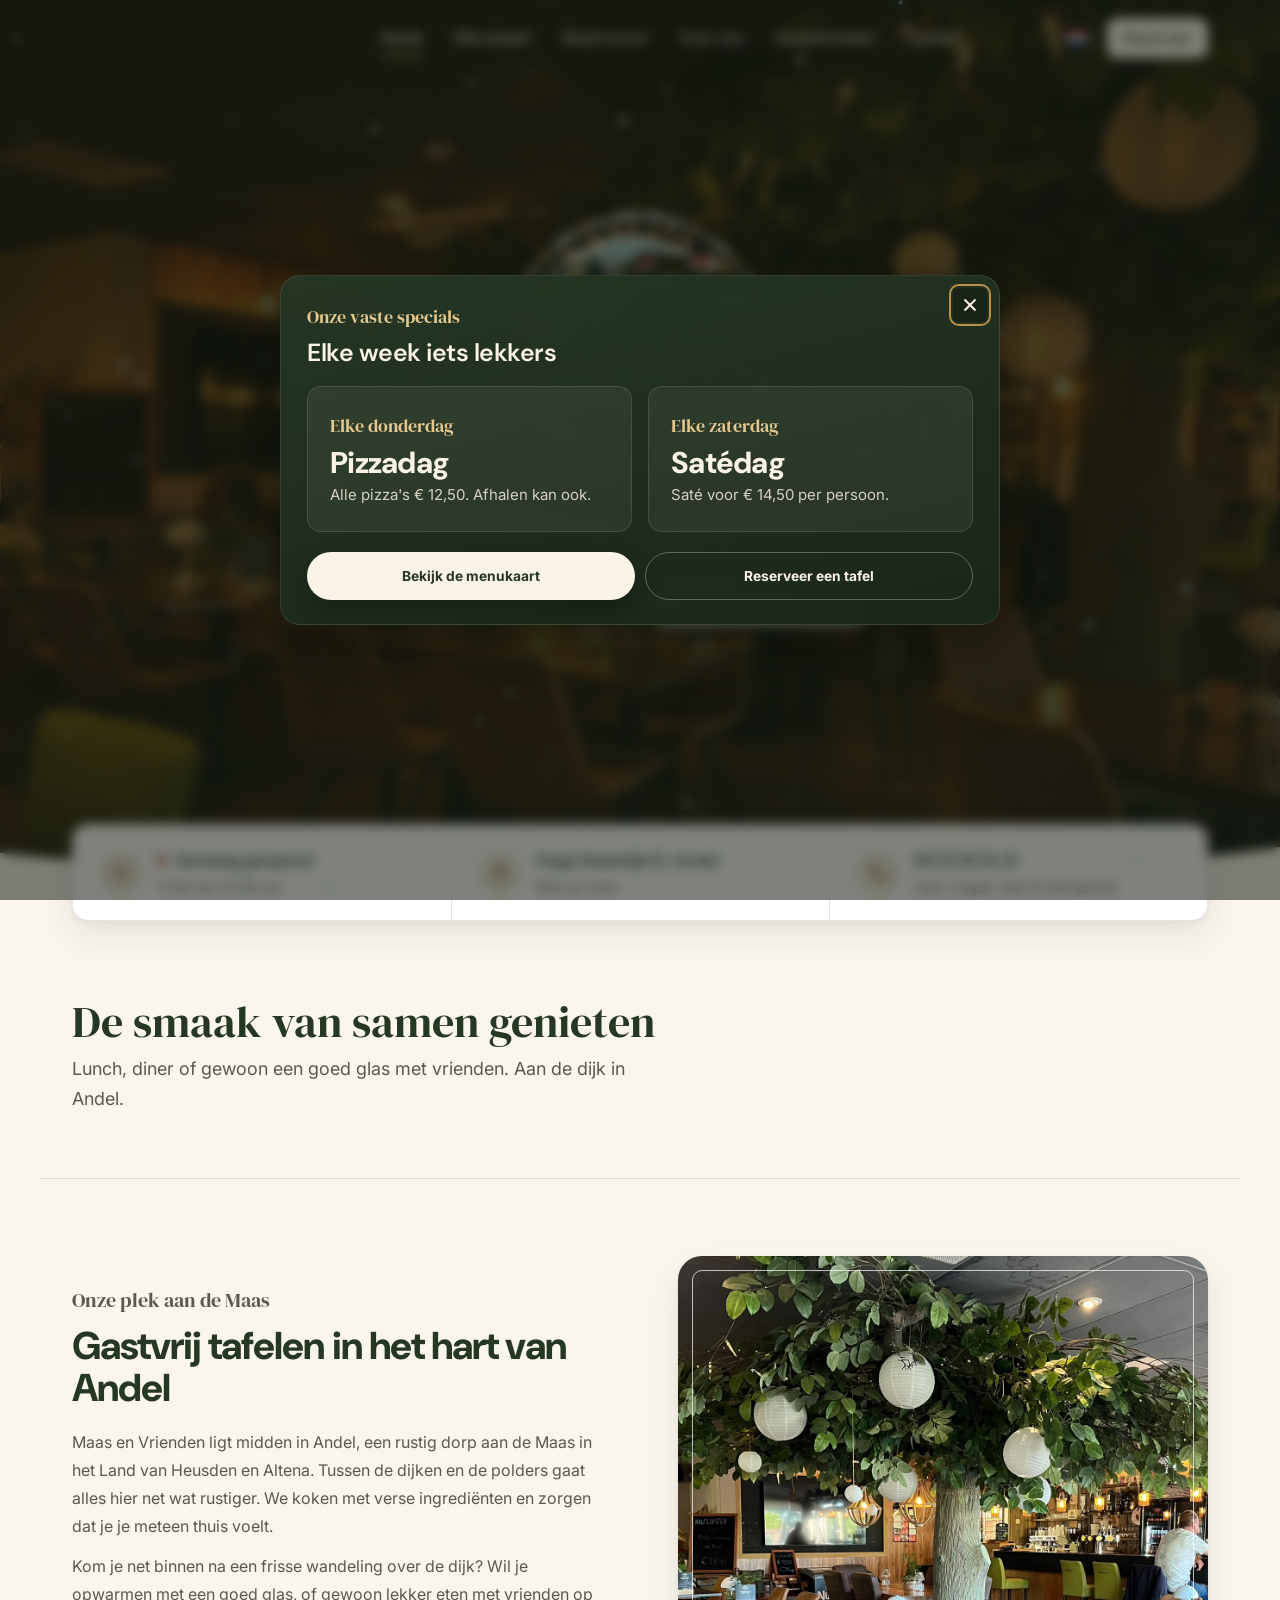
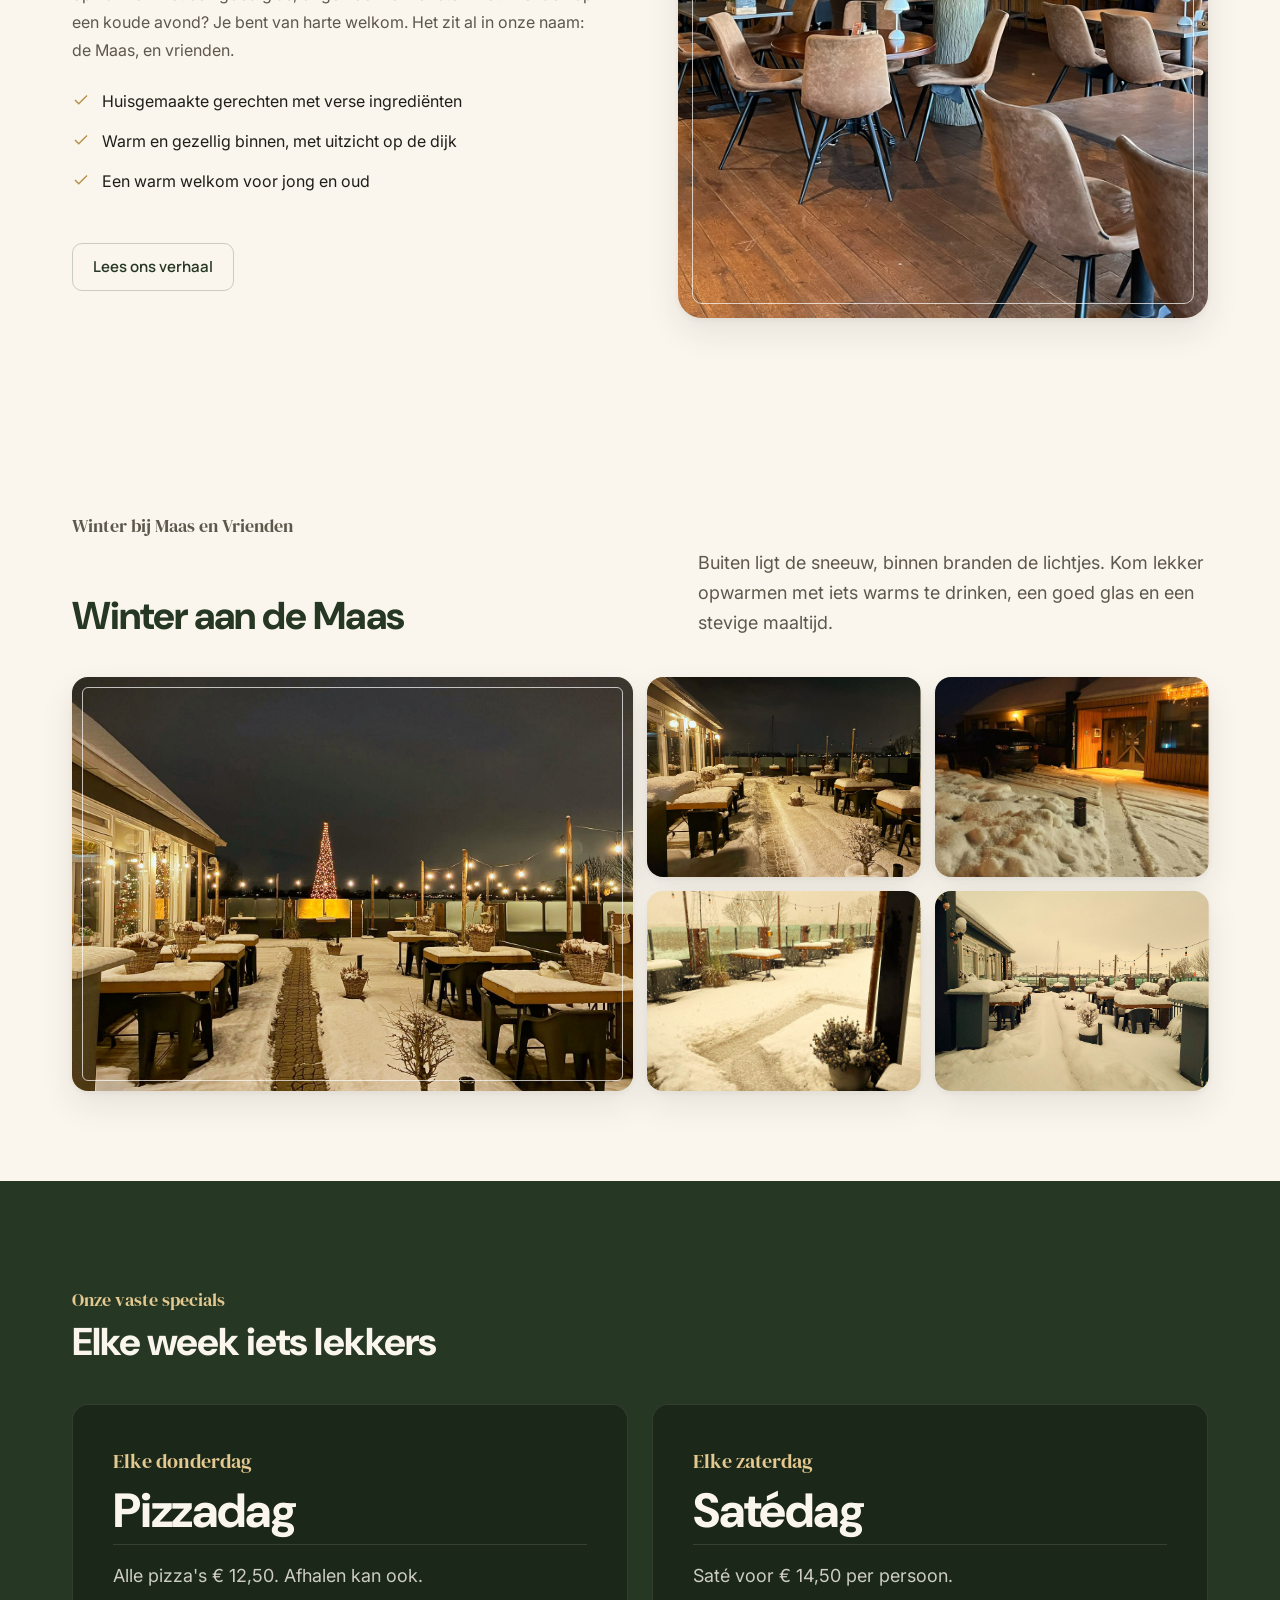
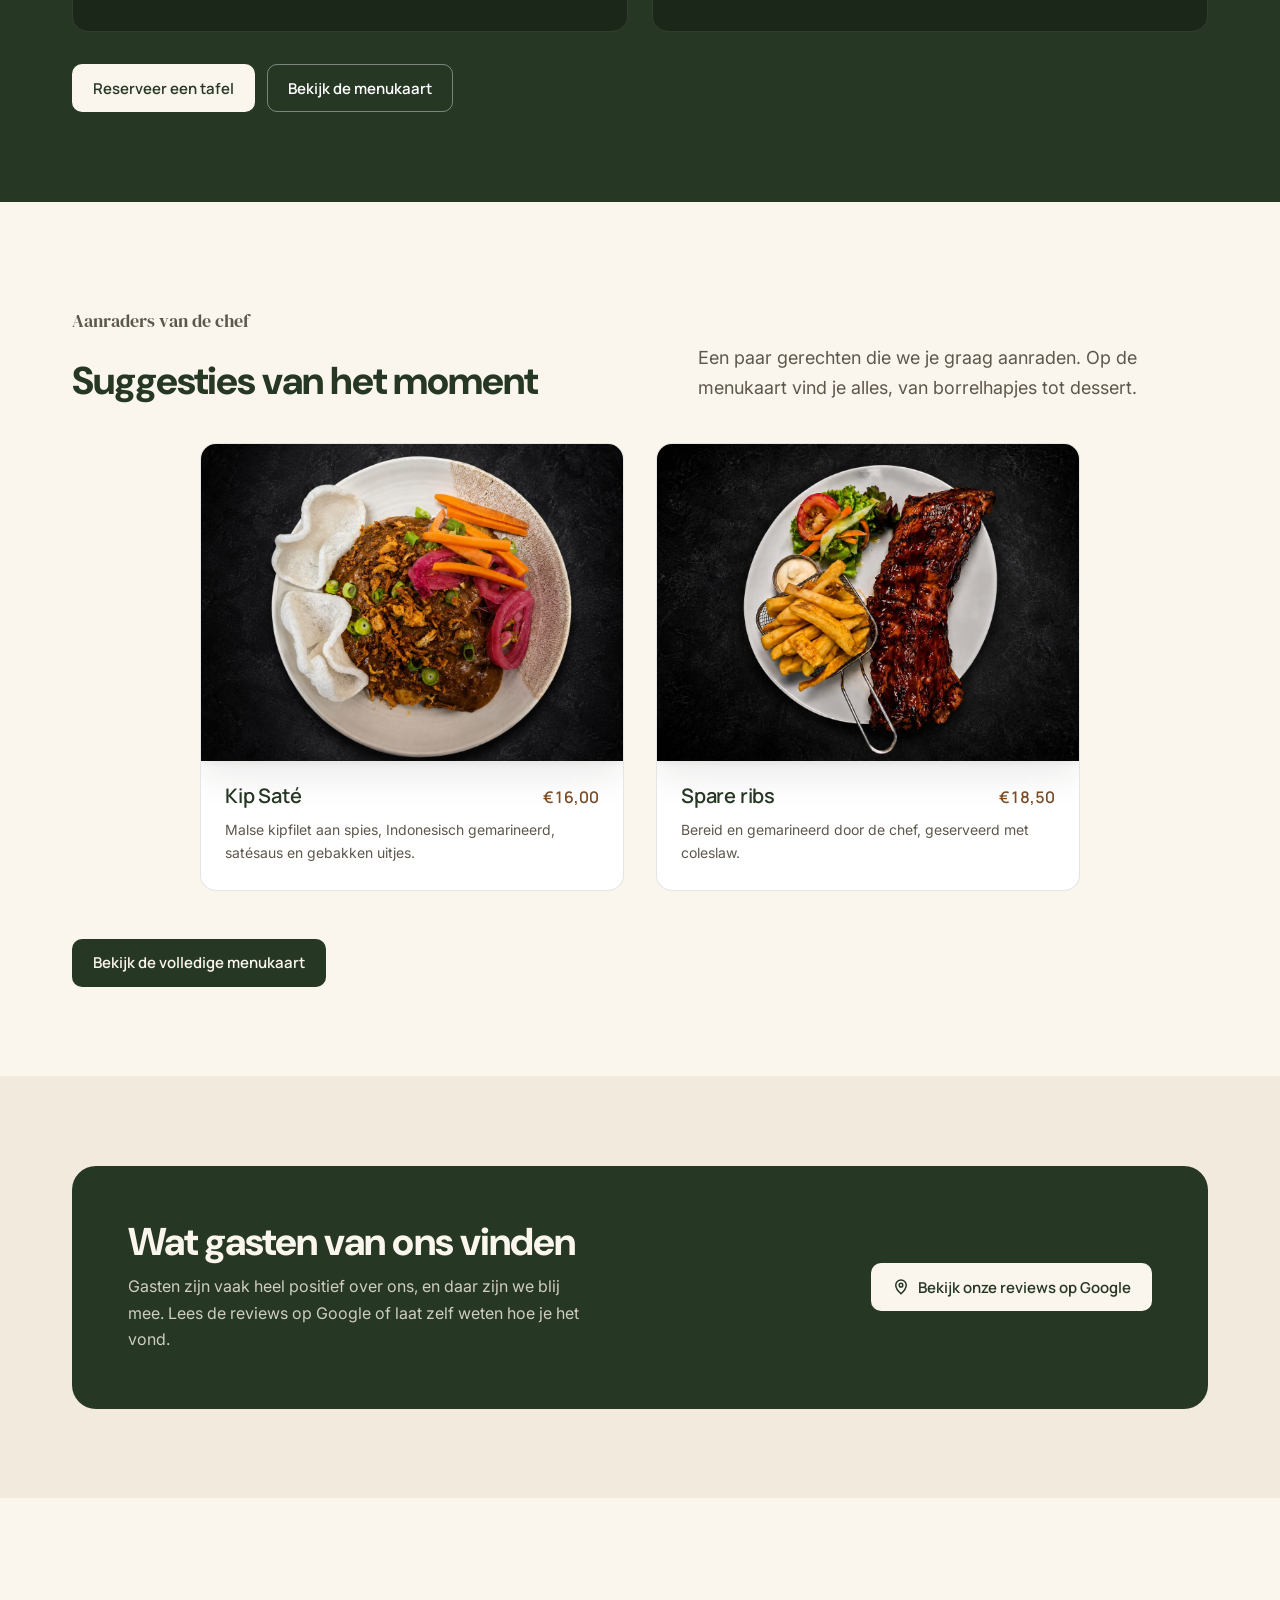
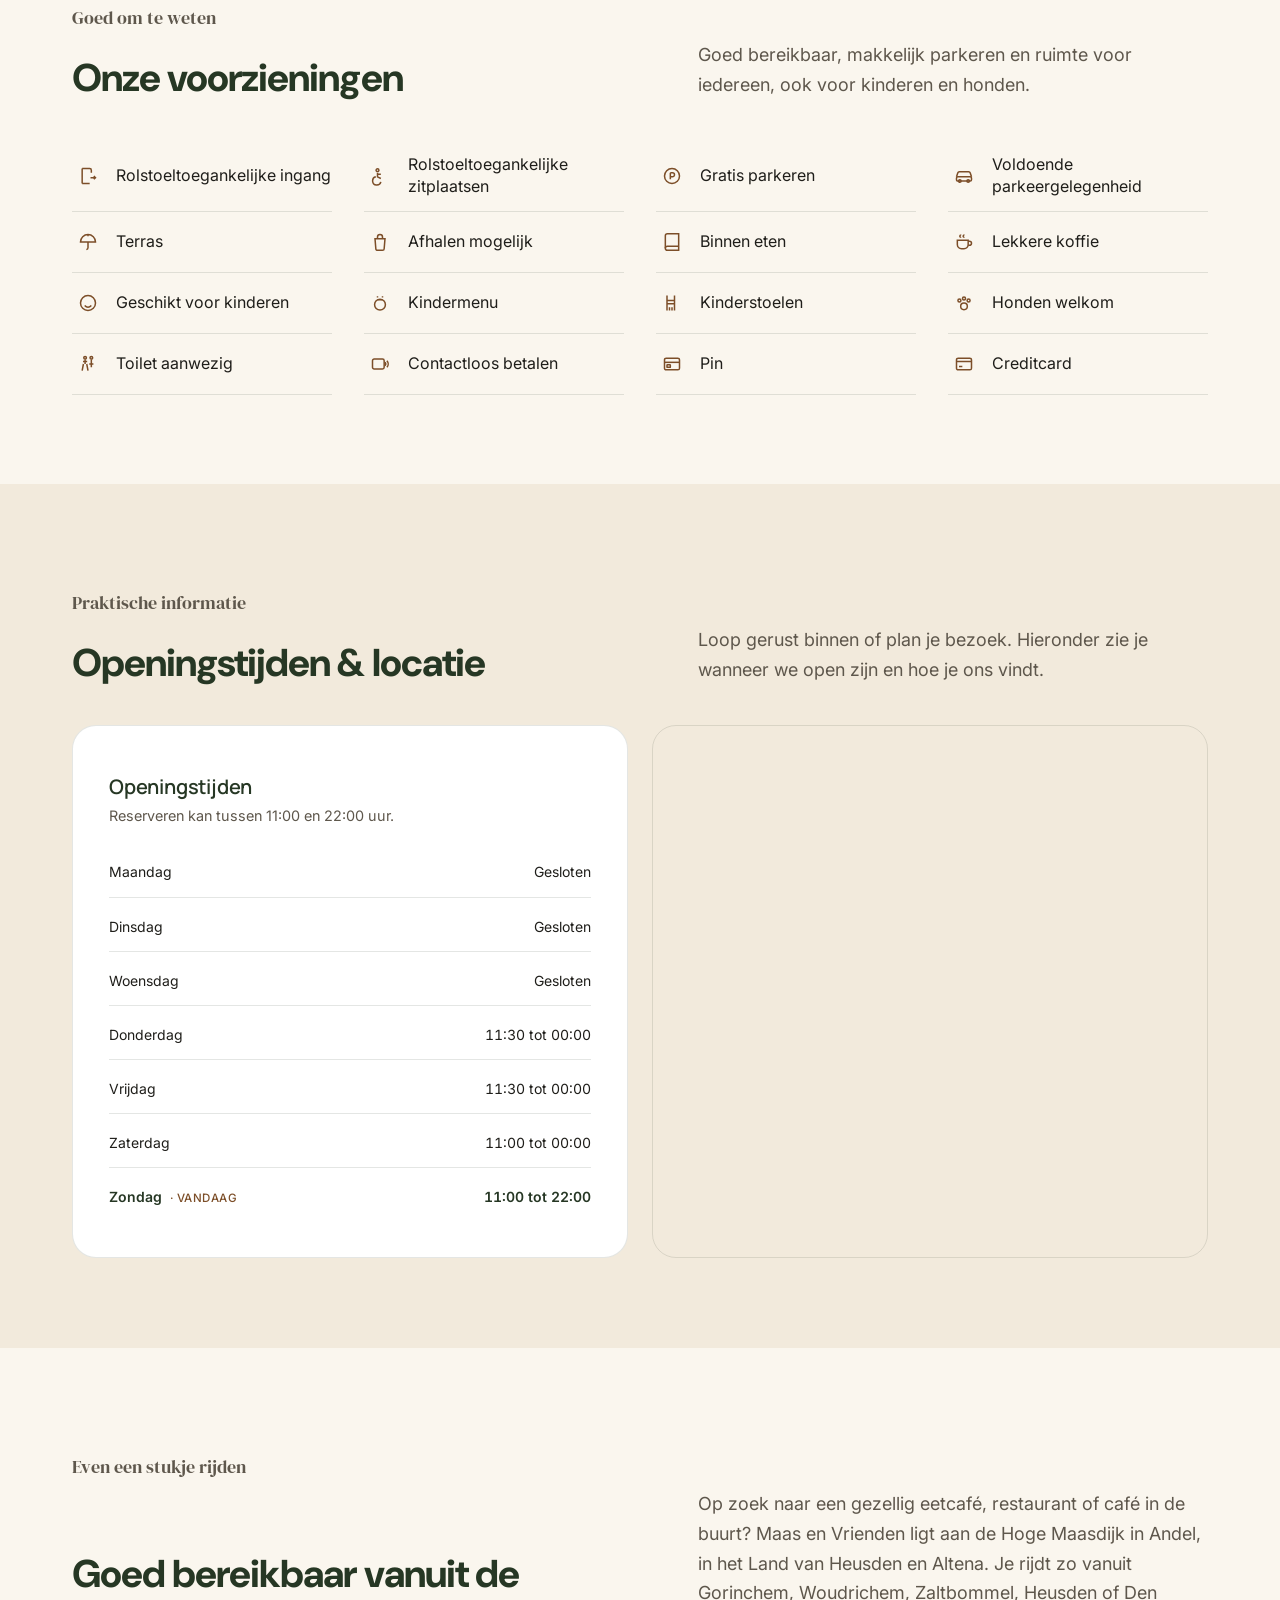
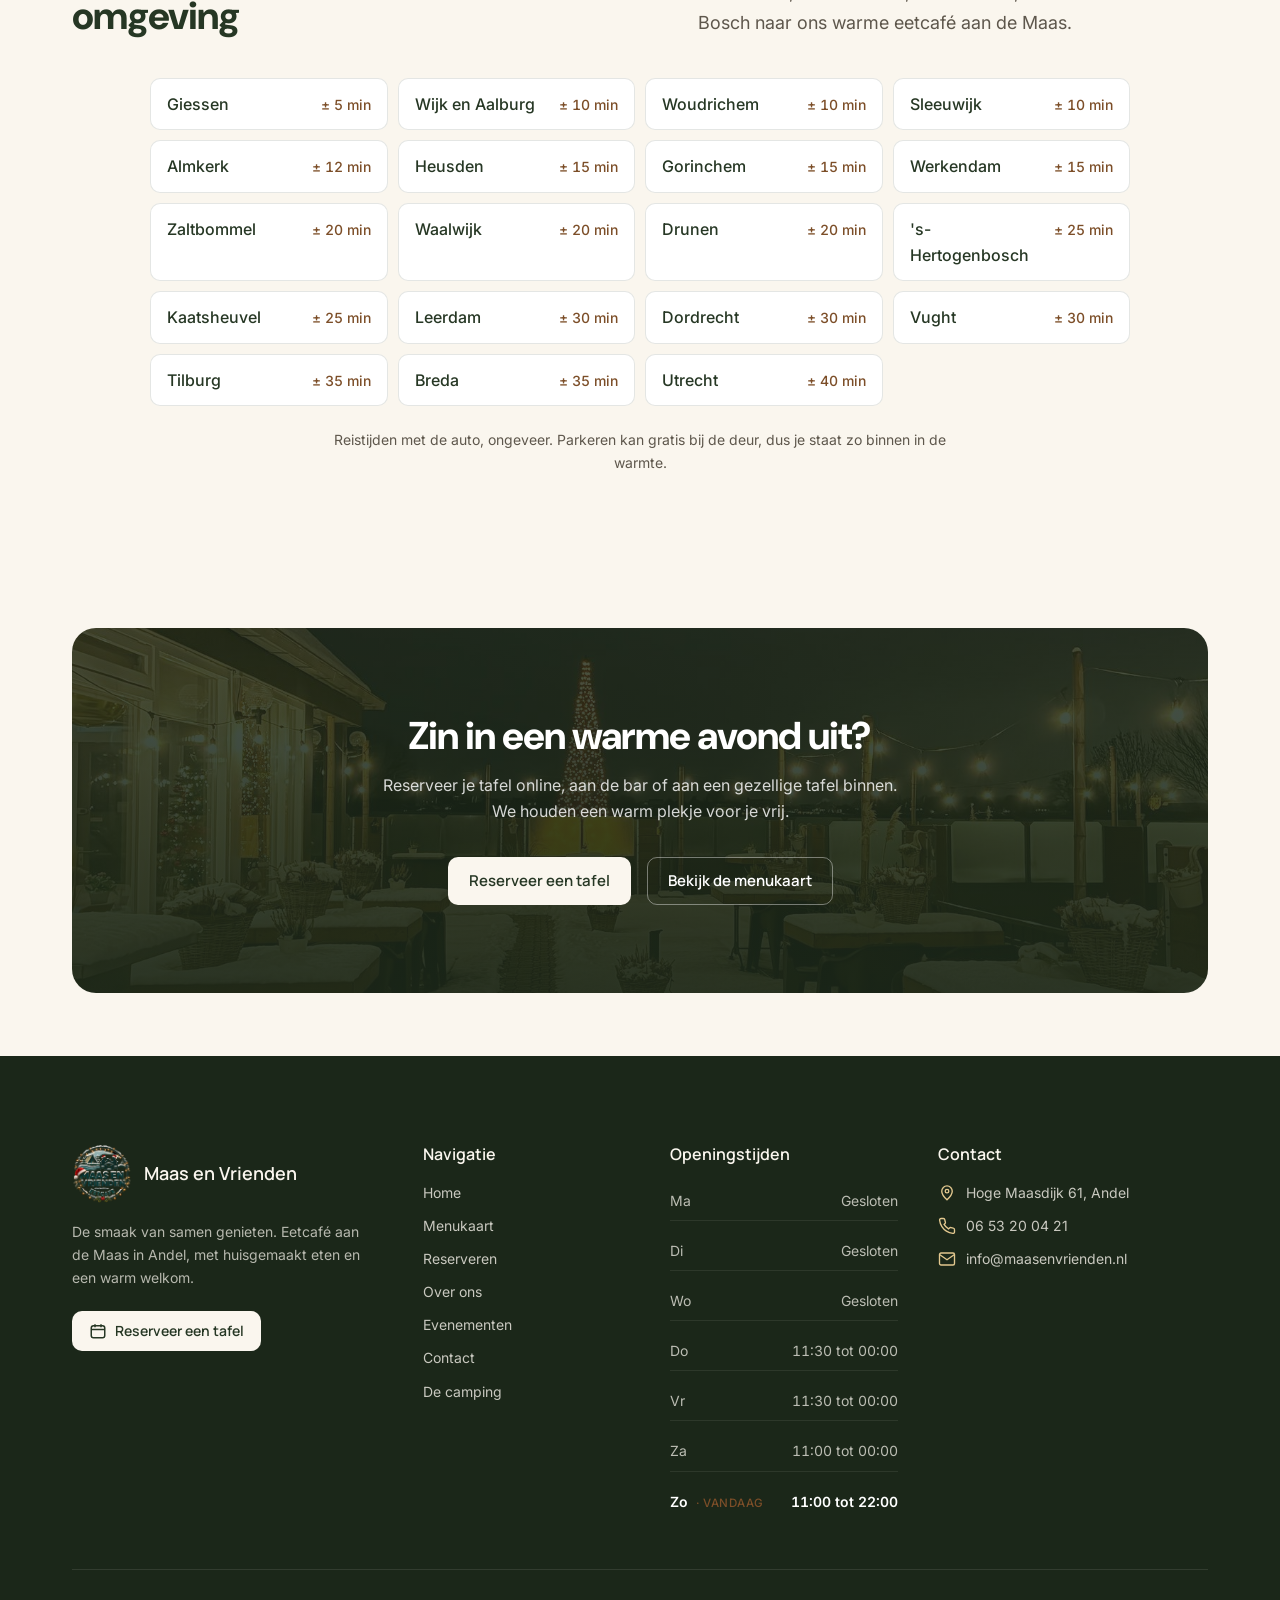
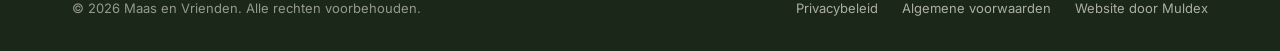
==== commit abd45f96: "Redesign afgerond: nieuwe lettertypes, rustige knoppen, logo-hero, weekspecials en laadscherm - DM S" ====
--- a/index.html
+++ b/index.html
@@ -31,15 +31,16 @@
 <!-- Fonts -->
 <link rel="preconnect" href="https://fonts.googleapis.com">
 <link rel="preconnect" href="https://fonts.gstatic.com" crossorigin>
-<link href="https://fonts.googleapis.com/css2?family=Fraunces:ital,wght@0,500;0,600;0,700;1,500&family=Work+Sans:wght@400;500;600;700&family=Caveat:wght@600;700&display=swap" rel="stylesheet">
+<link href="https://fonts.googleapis.com/css2?family=DM+Sans:opsz,wght@9..40,800&family=Manrope:wght@600&family=Inter:wght@400;500;600&family=DM+Serif+Display&display=swap" rel="stylesheet">
 
 <!-- Styles -->
-<link rel="stylesheet" href="css/style.css">
-<link rel="stylesheet" href="css/components.css">
-<link rel="stylesheet" href="css/pages.css">
-<link rel="stylesheet" href="css/winter.css">
-<link rel="stylesheet" href="css/event-popup.css">
-<link rel="stylesheet" href="css/specials-popup.css">
+<link rel="stylesheet" href="css/style.css?v=20261130">
+<link rel="stylesheet" href="css/components.css?v=20261130">
+<link rel="stylesheet" href="css/pages.css?v=20261130">
+<link rel="stylesheet" href="css/winter.css?v=20261130">
+<link rel="stylesheet" href="css/redesign.css?v=20261130">
+<link rel="stylesheet" href="css/event-popup.css?v=20261130">
+<link rel="stylesheet" href="css/specials-popup.css?v=20261130">
 
 <!-- Structured data -->
 <script type="application/ld+json">
@@ -225,22 +226,30 @@
 </head>
 <body data-page="home">
 
+<div class="page-loader" aria-hidden="true"><img src="images/logo-winter-600.png" alt="" width="600" height="575"></div>
+
 <a class="skip-link" href="#main" data-i18n="common.skipLink">Direct naar inhoud</a>
 
 <!-- ========== HEADER ========== -->
 <header class="site-header">
-  <div class="container">
+  <div class="container header-inner">
     <a href="index.html" class="brand" aria-label="Maas en Vrienden, naar de homepage">
-      <img src="images/logo-winter.png" alt="Maas en Vrienden eetcafé" width="68" height="68" fetchpriority="high">
+      <img src="images/logo-winter.png" alt="Maas en Vrienden eetcafé" width="56" height="56" fetchpriority="high">
+      <span class="brand-text"><span class="brand-name">Maas en Vrienden</span><span class="brand-sub" data-i18n="common.brandSub">Eetcafé in Andel</span></span>
     </a>
 
     <nav class="nav-shell" aria-label="Hoofdnavigatie" data-i18n-aria-label="common.nav.ariaLabel" id="hoofdnavigatie">
       <a href="index.html" class="nav-link" data-nav="home" data-i18n="common.nav.home">Home</a>
+      <a href="menu.html" class="nav-link" data-nav="menu" data-i18n="common.nav.menu">Menukaart</a>
       <a href="reserveren.html" class="nav-link" data-nav="reserveren" data-i18n="common.nav.reserveren">Reserveren</a>
-      <a href="menu.html" class="nav-link" data-nav="menu" data-i18n="common.nav.menu">Menu</a>
       <a href="over-ons.html" class="nav-link" data-nav="over-ons" data-i18n="common.nav.overons">Over ons</a>
       <a href="evenementen.html" class="nav-link" data-nav="evenementen" data-i18n="common.nav.evenementen">Evenementen</a>
-      <a href="camping.html" class="nav-link" data-nav="camping" data-i18n="common.nav.camping">De camping</a>
+      <a href="contact.html" class="nav-link" data-nav="contact" data-i18n="common.nav.contact">Contact</a>
+      <a href="reserveren.html" class="btn btn-primary nav-mobile-cta"><svg width="18" height="18" viewBox="0 0 24 24" fill="none" stroke="currentColor" stroke-width="2" aria-hidden="true"><rect x="3" y="5" width="18" height="16" rx="3"/><path d="M8 3v4M16 3v4M3 10h18"/></svg><span data-i18n="common.cta.reserveer">Reserveer een tafel</span></a>
+      <div class="nav-mobile-contact">
+        <a href="tel:+31653200421"><svg width="18" height="18" viewBox="0 0 24 24" fill="none" stroke="currentColor" stroke-width="1.8" aria-hidden="true"><path d="M22 16.92v3a2 2 0 0 1-2.18 2 19.8 19.8 0 0 1-8.63-3.07 19.5 19.5 0 0 1-6-6 19.8 19.8 0 0 1-3.07-8.67A2 2 0 0 1 4.11 2h3a2 2 0 0 1 2 1.72c.13.96.36 1.9.7 2.81a2 2 0 0 1-.45 2.11L8.09 9.91a16 16 0 0 0 6 6l1.27-1.27a2 2 0 0 1 2.11-.45c.9.34 1.85.57 2.81.7A2 2 0 0 1 22 16.92z"/></svg><span>06 53 20 04 21</span></a>
+        <a href="mailto:info@maasenvrienden.nl"><svg width="18" height="18" viewBox="0 0 24 24" fill="none" stroke="currentColor" stroke-width="1.8" aria-hidden="true"><path d="M22 6 12 13 2 6"/><rect x="2" y="4" width="20" height="16" rx="2"/></svg><span>info@maasenvrienden.nl</span></a>
+      </div>
     </nav>
 
     <div class="header-actions">
@@ -254,6 +263,10 @@
           <button class="lang-option" role="menuitem" data-lang="de"><span class="flag" aria-hidden="true"><svg viewBox="0 0 30 20" width="22" height="16"><rect width="30" height="6.67" fill="#000000"/><rect y="6.67" width="30" height="6.67" fill="#DD0000"/><rect y="13.33" width="30" height="6.67" fill="#FFCE00"/></svg></span> Deutsch</button>
         </div>
       </div>
+      <a href="reserveren.html" class="btn btn-primary btn-sm header-cta" data-i18n="common.cta.reserveerShort">Reserveer</a>
+      <button class="nav-toggle" type="button" aria-controls="hoofdnavigatie" aria-expanded="false" aria-label="Menu openen" data-i18n-aria-label="common.nav.toggle">
+        <span></span><span></span><span></span>
+      </button>
     </div>
   </div>
 </header>
@@ -261,67 +274,66 @@
 <main id="main">
 
   <!-- ========== HERO ========== -->
-  <section class="hero" aria-label="Sfeerbeeld van Maas en Vrienden">
-    <div class="hero-media">
-      <div class="photo-frame" style="--ar:auto; height:100%;">
-        <img src="images/hero-avond.jpg" alt="Sfeervol verlicht interieur van eetcafé Maas en Vrienden met de boom en houten bar" loading="eager" fetchpriority="high">
-        <div class="placeholder-content">
-          <svg viewBox="0 0 24 24" fill="none" stroke="currentColor" stroke-width="1.6"><rect x="3" y="5" width="18" height="14" rx="2"/><circle cx="8.5" cy="10" r="1.5"/><path d="M21 15l-5-5-9 9"/></svg>
-          <span class="caption" data-i18n="home.hero.photoCaption">Foto: interieur van het eetcafé</span>
-          <span class="sub" data-i18n="common.photoSoon">wordt binnenkort toegevoegd</span>
-        </div>
-      </div>
-    </div>
-    <div class="hero-wave" aria-hidden="true">
-      <svg viewBox="0 0 1440 110" preserveAspectRatio="none"><path d="M0,60 C220,110 420,0 720,28 C1020,56 1220,110 1440,50 L1440,110 L0,110 Z" fill="#FAF3E6"/></svg>
-    </div>
-  </section>
-
-  <!-- ========== BRAND INTRO / CTA / CONTACT ========== -->
-  <section class="section-tight" data-reveal>
-    <div class="container">
-      <div class="brand-intro">
-        <img src="images/logo-winter.png" alt="" width="128" height="128">
-        <p class="wordmark">Maas en Vrienden.</p>
-        <p class="tagline" data-i18n="home.tagline">De smaak van samen genieten.</p>
-      </div>
-
-      <div class="hero-actions-row">
-        <div class="hero-cta-group">
-          <a href="reserveren.html" class="btn btn-primary">
-            <svg width="18" height="18" viewBox="0 0 24 24" fill="none" stroke="currentColor" stroke-width="2"><rect x="3" y="5" width="18" height="16" rx="3"/><path d="M8 3v4M16 3v4M3 10h18"/></svg>
+  <section class="home-hero" aria-labelledby="heroTitle">
+    <div class="home-hero-media">
+      <img src="images/hero-avond.jpg" alt="Sfeervol verlicht interieur van eetcafé Maas en Vrienden met de boom en houten bar" width="1448" height="1086" loading="eager" fetchpriority="high">
+    </div>
+    <div class="container home-hero-inner">
+      <div class="home-hero-content">
+        <h1 id="heroTitle" class="hero-logo"><img src="images/logo-winter-600.png" alt="Maas en Vrienden, eetcafé aan de Maas in Andel" width="600" height="575" fetchpriority="high"></h1>
+        <p class="hero-tagline" data-i18n="home.hero.tagline">Genieten aan de Maas</p>
+        <div class="hero-buttons">
+          <a href="menu.html" class="btn btn-hero-light">
+            <svg width="18" height="18" viewBox="0 0 24 24" fill="none" stroke="currentColor" stroke-width="2" aria-hidden="true"><path d="M4 19.5A2.5 2.5 0 0 1 6.5 17H20"/><path d="M6.5 2H20v20H6.5A2.5 2.5 0 0 1 4 19.5v-15A2.5 2.5 0 0 1 6.5 2Z"/></svg>
+            <span data-i18n="common.cta.bekijkOnzeMenu">Bekijk onze menukaart</span>
+          </a>
+          <a href="reserveren.html" class="btn btn-hero-solid">
+            <svg width="18" height="18" viewBox="0 0 24 24" fill="none" stroke="currentColor" stroke-width="2" aria-hidden="true"><rect x="3" y="5" width="18" height="16" rx="3"/><path d="M8 3v4M16 3v4M3 10h18"/></svg>
             <span data-i18n="common.cta.reserveer">Reserveer een tafel</span>
           </a>
-          <a href="menu.html" class="btn btn-outline">
-            <svg width="18" height="18" viewBox="0 0 24 24" fill="none" stroke="currentColor" stroke-width="2"><path d="M4 19.5A2.5 2.5 0 0 1 6.5 17H20"/><path d="M6.5 2H20v20H6.5A2.5 2.5 0 0 1 4 19.5v-15A2.5 2.5 0 0 1 6.5 2Z"/></svg>
-            <span data-i18n="common.cta.bekijkMenu">Bekijk de menukaart</span>
-          </a>
-        </div>
-
-        <div class="info-card" data-reveal data-reveal-delay="1">
-          <div class="info-row" data-status-badge>
-            <span class="icon"><svg width="20" height="20" viewBox="0 0 24 24" fill="none" stroke="currentColor" stroke-width="1.8"><circle cx="12" cy="12" r="9"/><path d="M12 7v5l3 3"/></svg></span>
-            <div>
-              <strong><span class="status-dot"></span><span data-status-label data-i18n="home.status.loading">Status wordt geladen…</span></strong>
-              <span class="value" data-status-hours></span>
-            </div>
-          </div>
-          <div class="info-row">
-            <span class="icon"><svg width="20" height="20" viewBox="0 0 24 24" fill="none" stroke="currentColor" stroke-width="1.8"><path d="M4 4h16v16H4z" opacity="0"/><path d="M22 6 12 13 2 6"/><rect x="2" y="4" width="20" height="16" rx="2"/></svg></span>
-            <div>
-              <strong data-i18n="common.email">E-mail</strong>
-              <a href="mailto:info@maasenvrienden.nl">info@maasenvrienden.nl</a>
-            </div>
-          </div>
-          <div class="info-row">
-            <span class="icon"><svg width="20" height="20" viewBox="0 0 24 24" fill="none" stroke="currentColor" stroke-width="1.8"><path d="M22 16.92v3a2 2 0 0 1-2.18 2 19.8 19.8 0 0 1-8.63-3.07 19.5 19.5 0 0 1-6-6 19.8 19.8 0 0 1-3.07-8.67A2 2 0 0 1 4.11 2h3a2 2 0 0 1 2 1.72c.13.96.36 1.9.7 2.81a2 2 0 0 1-.45 2.11L8.09 9.91a16 16 0 0 0 6 6l1.27-1.27a2 2 0 0 1 2.11-.45c.9.34 1.85.57 2.81.7A2 2 0 0 1 22 16.92z"/></svg></span>
-            <div>
-              <strong data-i18n="common.phone">Telefoon</strong>
-              <a href="tel:+31653200421">06 53 20 04 21</a>
-              <p class="info-note" data-i18n="home.contact.phoneNote">Voor vragen: bel of mail gerust.</p>
-            </div>
-          </div>
-        </div>
+        </div>
+      </div>
+    </div>
+    <div class="wave-divider" aria-hidden="true">
+      <svg viewBox="0 0 1440 90" preserveAspectRatio="none"><path d="M0,40 C240,90 480,0 720,20 C960,40 1200,90 1440,30 L1440,90 L0,90 Z"/></svg>
+    </div>
+  </section>
+
+  <!-- ========== SNELLE INFO ========== -->
+  <section class="quickbar-wrap" aria-label="Praktische informatie">
+    <div class="container">
+      <div class="quickbar">
+        <a class="quick-item" href="#contact" data-status-badge>
+          <span class="quick-icon"><svg width="20" height="20" viewBox="0 0 24 24" fill="none" stroke="currentColor" stroke-width="1.8" aria-hidden="true"><circle cx="12" cy="12" r="9"/><path d="M12 7v5l3 3"/></svg></span>
+          <div>
+            <strong><span class="status-dot"></span><span data-status-label data-i18n="home.status.loading">Status wordt geladen…</span></strong>
+            <span class="quick-sub" data-status-hours></span>
+          </div>
+        </a>
+        <a class="quick-item" href="https://www.google.com/maps/search/?api=1&amp;query=Maas%20en%20Vrienden%20Andel" target="_blank" rel="noopener">
+          <span class="quick-icon"><svg width="20" height="20" viewBox="0 0 24 24" fill="none" stroke="currentColor" stroke-width="1.8" aria-hidden="true"><path d="M12 21s-7-6.5-7-11.5A7 7 0 0 1 19 9.5C19 14.5 12 21 12 21Z"/><circle cx="12" cy="9.5" r="2.4"/></svg></span>
+          <div>
+            <strong data-i18n="common.footer.address">Hoge Maasdijk 61, Andel</strong>
+            <span class="quick-sub" data-i18n="common.route">Plan je route</span>
+          </div>
+        </a>
+        <a class="quick-item" href="tel:+31653200421">
+          <span class="quick-icon"><svg width="20" height="20" viewBox="0 0 24 24" fill="none" stroke="currentColor" stroke-width="1.8" aria-hidden="true"><path d="M22 16.92v3a2 2 0 0 1-2.18 2 19.8 19.8 0 0 1-8.63-3.07 19.5 19.5 0 0 1-6-6 19.8 19.8 0 0 1-3.07-8.67A2 2 0 0 1 4.11 2h3a2 2 0 0 1 2 1.72c.13.96.36 1.9.7 2.81a2 2 0 0 1-.45 2.11L8.09 9.91a16 16 0 0 0 6 6l1.27-1.27a2 2 0 0 1 2.11-.45c.9.34 1.85.57 2.81.7A2 2 0 0 1 22 16.92z"/></svg></span>
+          <div>
+            <strong>06 53 20 04 21</strong>
+            <span class="quick-sub" data-i18n="home.contact.phoneNote">Voor vragen: bel of mail gerust.</span>
+          </div>
+        </a>
+      </div>
+    </div>
+  </section>
+
+  <!-- ========== HUISSTIJL: LOGO EN TAGLINE (zoals op de vorige site) ========== -->
+  <section class="brand-band" data-reveal>
+    <div class="container brand-band-inner">
+      <div>
+        <p class="brand-band-tagline" data-i18n="home.tagline">De smaak van samen genieten</p>
+        <p class="brand-band-line" data-i18n="home.brand.line">Lunch, diner of gewoon een goed glas met vrienden. Aan de dijk in Andel.</p>
       </div>
     </div>
   </section>
@@ -387,6 +399,38 @@
     </div>
   </section>
 
+  <!-- ========== VASTE WEEKSPECIALS ========== -->
+  <section class="section weekly-section" data-reveal>
+    <div class="container">
+      <div class="section-head center">
+        <p class="eyebrow" data-i18n="specials.eyebrow">Onze vaste specials</p>
+        <h2 data-i18n="specials.title">Elke week iets lekkers</h2>
+      </div>
+      <div class="weekly-grid">
+        <article class="weekly-card" data-weekday="4">
+          <div class="weekly-body">
+            <span class="weekly-today" hidden></span>
+            <p class="weekly-day" data-i18n="specials.thu.day">Elke donderdag</p>
+            <h3 data-i18n="specials.thu.title">Pizzadag</h3>
+            <p class="weekly-desc" data-i18n="specials.thu.desc">Alle pizza's € 12,50. Afhalen kan ook.</p>
+          </div>
+        </article>
+        <article class="weekly-card" data-weekday="6">
+          <div class="weekly-body">
+            <span class="weekly-today" hidden></span>
+            <p class="weekly-day" data-i18n="specials.sat.day">Elke zaterdag</p>
+            <h3 data-i18n="specials.sat.title">Satédag</h3>
+            <p class="weekly-desc" data-i18n="specials.sat.desc">Saté voor € 14,50 per persoon.</p>
+          </div>
+        </article>
+      </div>
+      <div class="weekly-actions">
+        <a href="reserveren.html" class="btn btn-on-dark" data-i18n="specials.reserve">Reserveer een tafel</a>
+        <a href="menu.html" class="btn btn-outline-on-dark" data-i18n="specials.cta">Bekijk de menukaart</a>
+      </div>
+    </div>
+  </section>
+
   <!-- ========== SUGGESTIES VAN HET MOMENT ========== -->
   <section class="section" data-reveal>
     <div class="container">
@@ -420,6 +464,22 @@
       <div class="text-center mt-lg">
         <a href="menu.html" class="btn btn-primary" data-i18n="home.suggesties.cta">Bekijk de volledige menukaart</a>
       </div>
+    </div>
+  </section>
+
+  <!-- ========== AGENDA ========== -->
+  <section class="section section-alt" data-reveal>
+    <div class="container">
+      <div class="section-head-row">
+        <div class="section-head">
+          <p class="eyebrow" data-i18n="home.agenda.eyebrow">Agenda</p>
+          <h2 data-i18n="home.agenda.title">Binnenkort bij Maas en Vrienden</h2>
+          <p data-i18n="home.agenda.desc">Speciale avonden, weekspecials en andere momenten om naar uit te kijken.</p>
+        </div>
+        <a href="evenementen.html" class="btn btn-outline" data-i18n="home.agenda.cta">Bekijk alle evenementen</a>
+      </div>
+      <div class="agenda-list" data-upcoming-events data-limit="3"></div>
+      <p class="agenda-empty" data-upcoming-empty hidden data-i18n="home.agenda.empty">Op dit moment staan er geen evenementen gepland. Kijk binnenkort nog eens, of volg de evenementenpagina.</p>
     </div>
   </section>
 
@@ -596,22 +656,24 @@
 <!-- ========== FOOTER ========== -->
 <footer class="site-footer">
   <div class="container">
-    <div class="footer-grid">
-      <div>
-        <div class="footer-brand">
-          <img src="images/logo-winter.png" alt="" width="58" height="58">
+    <div class="footer-top">
+      <div class="footer-about">
+        <a href="index.html" class="footer-brand">
+          <img src="images/logo-winter.png" alt="" width="64" height="64" loading="lazy">
           <span>Maas en Vrienden</span>
-        </div>
+        </a>
         <p data-i18n="common.footer.tagline">De smaak van samen genieten. Eetcafé aan de Maas in Andel, met huisgemaakt eten en een warm welkom.</p>
+        <a href="reserveren.html" class="btn btn-on-dark btn-sm"><svg width="18" height="18" viewBox="0 0 24 24" fill="none" stroke="currentColor" stroke-width="2" aria-hidden="true"><rect x="3" y="5" width="18" height="16" rx="3"/><path d="M8 3v4M16 3v4M3 10h18"/></svg><span data-i18n="common.cta.reserveer">Reserveer een tafel</span></a>
       </div>
       <div class="footer-col">
         <h4 data-i18n="common.footer.nav">Navigatie</h4>
         <ul>
           <li><a href="index.html" data-i18n="common.nav.home">Home</a></li>
+          <li><a href="menu.html" data-i18n="common.nav.menu">Menukaart</a></li>
           <li><a href="reserveren.html" data-i18n="common.nav.reserveren">Reserveren</a></li>
-          <li><a href="menu.html" data-i18n="common.nav.menu">Menu</a></li>
           <li><a href="over-ons.html" data-i18n="common.nav.overons">Over ons</a></li>
           <li><a href="evenementen.html" data-i18n="common.nav.evenementen">Evenementen</a></li>
+          <li><a href="contact.html" data-i18n="common.nav.contact">Contact</a></li>
           <li><a href="camping.html" data-i18n="common.nav.camping">De camping</a></li>
         </ul>
       </div>
@@ -622,18 +684,9 @@
       <div class="footer-col">
         <h4 data-i18n="common.footer.contact">Contact</h4>
         <ul>
-          <li class="footer-contact-item">
-            <svg width="16" height="16" viewBox="0 0 24 24" fill="none" stroke="currentColor" stroke-width="1.8"><path d="M12 21s-7-6.5-7-11.5A7 7 0 0 1 19 9.5C19 14.5 12 21 12 21Z"/><circle cx="12" cy="9.5" r="2.4"/></svg>
-            <span data-i18n="common.footer.address">Andel, Land van Heusden en Altena</span>
-          </li>
-          <li class="footer-contact-item">
-            <svg width="16" height="16" viewBox="0 0 24 24" fill="none" stroke="currentColor" stroke-width="1.8"><path d="M22 16.92v3a2 2 0 0 1-2.18 2 19.8 19.8 0 0 1-8.63-3.07 19.5 19.5 0 0 1-6-6 19.8 19.8 0 0 1-3.07-8.67A2 2 0 0 1 4.11 2h3a2 2 0 0 1 2 1.72c.13.96.36 1.9.7 2.81a2 2 0 0 1-.45 2.11L8.09 9.91a16 16 0 0 0 6 6l1.27-1.27a2 2 0 0 1 2.11-.45c.9.34 1.85.57 2.81.7A2 2 0 0 1 22 16.92z"/></svg>
-            <a href="tel:+31653200421">06 53 20 04 21</a>
-          </li>
-          <li class="footer-contact-item">
-            <svg width="16" height="16" viewBox="0 0 24 24" fill="none" stroke="currentColor" stroke-width="1.8"><path d="M22 6 12 13 2 6"/><rect x="2" y="4" width="20" height="16" rx="2"/></svg>
-            <a href="mailto:info@maasenvrienden.nl">info@maasenvrienden.nl</a>
-          </li>
+          <li class="footer-contact-item"><svg width="18" height="18" viewBox="0 0 24 24" fill="none" stroke="currentColor" stroke-width="1.8" aria-hidden="true"><path d="M12 21s-7-6.5-7-11.5A7 7 0 0 1 19 9.5C19 14.5 12 21 12 21Z"/><circle cx="12" cy="9.5" r="2.4"/></svg><a href="https://www.google.com/maps/search/?api=1&amp;query=Maas%20en%20Vrienden%20Andel" target="_blank" rel="noopener" data-i18n="common.footer.address">Hoge Maasdijk 61, Andel</a></li>
+          <li class="footer-contact-item"><svg width="18" height="18" viewBox="0 0 24 24" fill="none" stroke="currentColor" stroke-width="1.8" aria-hidden="true"><path d="M22 16.92v3a2 2 0 0 1-2.18 2 19.8 19.8 0 0 1-8.63-3.07 19.5 19.5 0 0 1-6-6 19.8 19.8 0 0 1-3.07-8.67A2 2 0 0 1 4.11 2h3a2 2 0 0 1 2 1.72c.13.96.36 1.9.7 2.81a2 2 0 0 1-.45 2.11L8.09 9.91a16 16 0 0 0 6 6l1.27-1.27a2 2 0 0 1 2.11-.45c.9.34 1.85.57 2.81.7A2 2 0 0 1 22 16.92z"/></svg><a href="tel:+31653200421">06 53 20 04 21</a></li>
+          <li class="footer-contact-item"><svg width="18" height="18" viewBox="0 0 24 24" fill="none" stroke="currentColor" stroke-width="1.8" aria-hidden="true"><path d="M22 6 12 13 2 6"/><rect x="2" y="4" width="20" height="16" rx="2"/></svg><a href="mailto:info@maasenvrienden.nl">info@maasenvrienden.nl</a></li>
         </ul>
         <!-- Social iconen: activeer zodra de echte Instagram/Facebook-links bekend zijn, zie README.md -->
       </div>
@@ -653,12 +706,12 @@
   <svg width="20" height="20" viewBox="0 0 24 24" fill="none" stroke="currentColor" stroke-width="2"><path d="M12 19V5M5 12l7-7 7 7"/></svg>
 </button>
 
-<script src="js/i18n.js" defer></script>
-<script src="js/hours.js" defer></script>
-<script src="js/events-data.js" defer></script>
-<script src="js/event-popup.js" defer></script>
-<script src="js/specials-popup.js" defer></script>
-<script src="js/main.js" defer></script>
-<script src="js/winter.js" defer></script>
+<script src="js/i18n.js?v=20261130" defer></script>
+<script src="js/hours.js?v=20261130" defer></script>
+<script src="js/events-data.js?v=20261130" defer></script>
+<script src="js/event-popup.js?v=20261130" defer></script>
+<script src="js/specials-popup.js?v=20261130" defer></script>
+<script src="js/main.js?v=20261130" defer></script>
+<script src="js/winter.js?v=20261130" defer></script>
 </body>
 </html>
--- a/css/redesign.css
+++ b/css/redesign.css
@@ -0,0 +1,1146 @@
+/* =========================================================
+   Maas en Vrienden - Redesign 2026
+   Laatste laag over style.css, components.css en pages.css.
+   Rustig, warm en modern: donkergroen, crème, beige en aardetinten,
+   DM Sans 800 voor titels, Manrope 600 voor tussenkoppen, Inter voor
+   tekst en DM Serif Display als rustig accent.
+   ========================================================= */
+
+:root {
+  --color-bg: #FAF6EE;
+  --color-bg-soft: #F2EADC;
+  --color-bg-deep: #E8DCC6;
+  --color-dark: #263724;
+  --color-dark-700: #1B2719;
+  --color-dark-600: #2F4430;
+  --color-dark-400: #4A6046;
+  --color-dark-200: #8A9C86;
+  --color-wood: #7C4E28;
+  --color-wood-light: #C99A66;
+  --color-beige: #EADFCB;
+  --color-gold: #B8924A;
+  --color-gold-light: #E3C88F;
+  --color-text: #1F1E1A;
+  --color-text-muted: #5E574C;
+  --color-line: rgba(38, 55, 36, 0.12);
+  --color-card: #FFFFFF;
+
+  --font-display: "DM Sans", "Segoe UI", system-ui, sans-serif;
+  --font-heading: "Manrope", "Segoe UI", system-ui, sans-serif;
+  --font-body: "Inter", "Segoe UI", system-ui, sans-serif;
+  --font-accent: "DM Serif Display", Georgia, serif;
+  --font-script: var(--font-accent);
+
+  --radius-sm: 10px;
+  --radius-md: 16px;
+  --radius-lg: 24px;
+
+  --shadow-sm: 0 1px 2px rgba(31, 30, 26, 0.04), 0 4px 14px rgba(31, 30, 26, 0.05);
+  --shadow-md: 0 2px 6px rgba(31, 30, 26, 0.05), 0 14px 34px rgba(31, 30, 26, 0.09);
+  --shadow-lg: 0 24px 60px rgba(27, 39, 25, 0.18);
+
+  --container-w: 1200px;
+  --header-h: 76px;
+}
+
+/* ---------- Basis ---------- */
+/* Verborgen elementen (meldingen, bedankpaneel, lege agenda) blijven echt
+   verborgen, ook als hun opmaak een eigen "display" heeft. */
+[hidden] { display: none !important; }
+
+body {
+  font-family: var(--font-body);
+  font-size: 16.5px;
+  line-height: 1.65;
+  background: var(--color-bg);
+  color: var(--color-text);
+}
+h1, h2, h3, h4 {
+  font-family: var(--font-display);
+  font-weight: 600;
+  letter-spacing: -0.02em;
+  line-height: 1.15;
+  color: var(--color-dark);
+}
+h1 { font-size: clamp(2.3rem, 2.6vw + 1.4rem, 3.6rem); }
+h2 { font-size: clamp(1.75rem, 1.4vw + 1.2rem, 2.5rem); }
+h3 { font-size: clamp(1.1rem, 0.4vw + 1rem, 1.3rem); letter-spacing: -0.01em; }
+h4 { font-size: 1rem; }
+p { color: var(--color-text); }
+.container { padding-inline: clamp(16px, 4vw, 32px); }
+.section { padding-block: clamp(64px, 8vw, 112px); }
+.section-tight { padding-block: clamp(44px, 5vw, 72px); }
+.section-alt { background: var(--color-bg-soft); }
+
+.eyebrow {
+  font-family: var(--font-body);
+  font-size: 0.75rem;
+  font-weight: 600;
+  letter-spacing: 0.16em;
+  color: var(--color-wood);
+  margin-bottom: 14px;
+}
+.eyebrow::before { width: 22px; height: 1.5px; background: var(--color-gold); transition: none; }
+[data-reveal]:not(.is-visible) .eyebrow::before { width: 22px; }
+.section-head { margin-bottom: 44px; }
+.section-head p { font-size: 1.04rem; line-height: 1.7; }
+.script-accent { font-family: var(--font-accent); font-style: italic; font-size: 1.2em; }
+
+/* ---------- Knoppen ---------- */
+.btn {
+  min-height: 50px;
+  padding: 14px 26px;
+  border-radius: var(--radius-sm);
+  font-family: var(--font-body);
+  font-weight: 600;
+  font-size: 0.97rem;
+  letter-spacing: 0.005em;
+  transition: background-color 0.2s ease, color 0.2s ease, border-color 0.2s ease, box-shadow 0.2s ease, transform 0.2s ease;
+}
+.btn::before, .btn::after { display: none; }
+.btn:hover svg { transform: none; }
+.btn-primary { background: var(--color-dark); color: var(--color-bg); box-shadow: none; }
+.btn-primary:hover { background: var(--color-dark-600); transform: translateY(-1px); box-shadow: var(--shadow-sm); }
+.btn-outline { border: 1.5px solid rgba(38, 55, 36, 0.35); color: var(--color-dark); }
+.btn-outline:hover { background: var(--color-dark); border-color: var(--color-dark); color: var(--color-bg); transform: translateY(-1px); box-shadow: none; }
+.btn-on-dark { background: var(--color-bg); color: var(--color-dark); }
+.btn-on-dark:hover { background: #fff; transform: translateY(-1px); box-shadow: none; }
+.btn-outline-on-dark { border: 1.5px solid rgba(250, 246, 238, 0.45); }
+.btn-outline-on-dark:hover { background: rgba(250, 246, 238, 0.1); transform: translateY(-1px); }
+.btn-sm { min-height: 42px; padding: 10px 18px; font-size: 0.9rem; }
+
+/* ---------- Kaarten ---------- */
+.card {
+  background: var(--color-card);
+  border-radius: var(--radius-md);
+  border: 1px solid var(--color-line);
+  box-shadow: none;
+  transition: transform 0.3s ease, box-shadow 0.3s ease;
+}
+.card:hover { transform: translateY(-3px); box-shadow: var(--shadow-md); }
+.tag { background: var(--color-bg-soft); border-radius: 999px; font-size: 0.75rem; }
+
+.photo-frame { border-radius: var(--radius-md); background: var(--color-bg-deep); }
+.photo-frame img { transition: transform 0.9s cubic-bezier(0.2, 0.7, 0.2, 1); }
+
+/* ---------- Rustige animaties (alles wat druk was gaat uit) ---------- */
+[data-reveal] { opacity: 0; transform: translateY(16px); transition: opacity 0.8s ease, transform 0.8s cubic-bezier(0.2, 0.7, 0.2, 1); }
+[data-reveal].is-visible { opacity: 1; transform: none; }
+[data-reveal] .section-head h2, [data-reveal] .split-text h2, [data-reveal] .cta-banner h2,
+[data-reveal] .reviews-panel h2, [data-reveal] .timeline-layout h2 { clip-path: none; transform: none; transition: none; }
+[data-reveal] .split-media .photo-frame, [data-reveal].is-visible .split-media .photo-frame { clip-path: none; transition: none; }
+[data-reveal] .split-media .photo-frame img { transform: scale(1.04); transition: transform 1.4s cubic-bezier(0.2, 0.7, 0.2, 1); }
+[data-reveal].is-visible .split-media .photo-frame img { transform: scale(1); }
+.gallery-grid .photo-frame[data-reveal] img { clip-path: none; }
+.gallery-grid .photo-frame:hover img, .split-media .photo-frame:hover img, .card:hover .photo-frame img,
+[data-reveal].is-visible .split-media .photo-frame:hover img { transform: scale(1.03); }
+.cta-banner::after, .reviews-panel::after, .cta-banner::before, .page-banner-motif { display: none; }
+.back-to-top.is-visible { animation: none; }
+.site-header { animation: none; }
+main { animation: none; }
+.menu-item:hover { background: transparent; padding-inline: 0; }
+.amenity-item:hover .icon-badge, .value-item:hover .icon-badge, .card:hover .icon-badge { transform: none; background: var(--color-bg-soft); }
+.scroll-progress { display: none; }
+@media (prefers-reduced-motion: reduce) {
+  [data-reveal] { opacity: 1; transform: none; }
+}
+
+/* =========================================================
+   Header
+   ========================================================= */
+.site-header {
+  position: sticky;
+  top: 0;
+  z-index: 100;
+  padding: 0;
+  background: rgba(250, 246, 238, 0.92);
+  backdrop-filter: saturate(140%) blur(12px);
+  -webkit-backdrop-filter: saturate(140%) blur(12px);
+  border-bottom: 1px solid transparent;
+  box-shadow: none;
+  transition: border-color 0.3s ease, box-shadow 0.3s ease;
+}
+.site-header.is-scrolled { padding: 0; border-bottom-color: var(--color-line); box-shadow: 0 6px 24px rgba(31, 30, 26, 0.05); }
+.site-header::before, .site-header::after { display: none; }
+.site-header .container.header-inner {
+  display: flex;
+  flex-wrap: nowrap;
+  align-items: center;
+  justify-content: space-between;
+  gap: 24px;
+  min-height: 76px;
+}
+.brand { order: 0; gap: 12px; }
+.brand img { width: 52px; height: 52px; border-radius: 0; box-shadow: none; background: none; filter: none; transition: transform 0.4s ease; }
+.brand:hover img { transform: rotate(-4deg); }
+.brand-text { display: flex; flex-direction: column; line-height: 1.15; }
+.brand-name { font-family: var(--font-display); font-weight: 600; font-size: 1.04rem; color: var(--color-dark); letter-spacing: -0.01em; }
+.brand-sub { font-size: 0.74rem; color: var(--color-text-muted); letter-spacing: 0.02em; }
+
+.site-header .nav-shell {
+  order: 0;
+  flex-basis: auto;
+  display: flex;
+  align-items: center;
+  gap: 4px;
+  background: none;
+  border: 0;
+  box-shadow: none;
+  padding: 0;
+  flex-wrap: nowrap;
+  overflow: visible;
+}
+.site-header .nav-link {
+  position: relative;
+  padding: 10px 14px;
+  border-radius: 8px;
+  font-family: var(--font-body);
+  font-weight: 500;
+  font-size: 0.95rem;
+  color: var(--color-text);
+  background: none;
+  box-shadow: none;
+  flex: none;
+}
+.site-header .nav-link:hover { background: rgba(38, 55, 36, 0.06); color: var(--color-dark); }
+.site-header .nav-link::after,
+.site-header .nav-link:not(.is-active)::after {
+  content: "";
+  position: absolute;
+  left: 14px; right: 14px; bottom: 4px;
+  height: 2px;
+  border-radius: 2px;
+  background: var(--color-gold);
+  transform: scaleX(0);
+  transition: transform 0.3s ease;
+}
+.site-header .nav-link.is-active { background: none; color: var(--color-dark); font-weight: 600; box-shadow: none; }
+.site-header .nav-link.is-active::after { transform: scaleX(1); }
+.nav-dots { display: none !important; }
+.nav-mobile-cta, .nav-mobile-contact { display: none; }
+
+.header-actions { order: 0; gap: 10px; }
+.lang-current { width: 40px; height: 40px; padding: 8px; box-shadow: none; background: transparent; border: 1px solid var(--color-line); }
+.lang-current:hover { border-color: rgba(38, 55, 36, 0.4); }
+.lang-menu { border-radius: var(--radius-md); border: 1px solid var(--color-line); box-shadow: var(--shadow-md); }
+.header-cta { min-height: 42px; }
+
+.nav-toggle {
+  display: none;
+  width: 44px;
+  height: 44px;
+  border-radius: 10px;
+  border: 1px solid var(--color-line);
+  align-items: center;
+  justify-content: center;
+  flex-direction: column;
+  gap: 5px;
+}
+.nav-toggle span { display: block; width: 18px; height: 1.8px; border-radius: 2px; background: var(--color-dark); transition: transform 0.25s ease, opacity 0.2s ease; }
+body.nav-open .nav-toggle span:nth-child(1) { transform: translateY(6.8px) rotate(45deg); }
+body.nav-open .nav-toggle span:nth-child(2) { opacity: 0; }
+body.nav-open .nav-toggle span:nth-child(3) { transform: translateY(-6.8px) rotate(-45deg); }
+
+@media (max-width: 1180px) {
+  .site-header .nav-link { padding: 10px 10px; font-size: 0.92rem; }
+  .site-header .nav-link::after { left: 10px; right: 10px; }
+}
+
+/* Mobiel en tablet: menu achter een knop, volledig scherm */
+@media (max-width: 1024px) {
+  .nav-toggle { display: inline-flex; }
+  .site-header .container.header-inner { min-height: 68px; gap: 12px; }
+  .site-header .nav-shell {
+    position: absolute;
+    top: 100%;
+    left: 0; right: 0;
+    height: calc(100vh - var(--header-h));
+    height: calc(100dvh - var(--header-h));
+    flex-direction: column;
+    align-items: stretch;
+    justify-content: flex-start;
+    gap: 0;
+    padding: 12px clamp(16px, 4vw, 32px) 32px;
+    border-radius: 0;
+    background: var(--color-bg);
+    border-top: 1px solid var(--color-line);
+    overflow-x: hidden;
+    overflow-y: auto;
+    scroll-snap-type: none;
+    cursor: auto;
+    opacity: 0;
+    visibility: hidden;
+    transform: translateY(-8px);
+    transition: opacity 0.25s ease, transform 0.25s ease, visibility 0s linear 0.25s;
+  }
+  body.nav-open .site-header .nav-shell { opacity: 1; visibility: visible; transform: none; transition: opacity 0.25s ease, transform 0.25s ease; }
+  body.nav-open { overflow: hidden; }
+  .site-header .nav-link {
+    flex: none;
+    width: auto;
+    text-align: left;
+    scroll-snap-align: none;
+    padding: 16px 4px;
+    border-radius: 0;
+    font-family: var(--font-display);
+    font-size: 1.3rem;
+    font-weight: 500;
+    border-bottom: 1px solid var(--color-line);
+  }
+  .site-header .nav-link:hover { background: none; }
+  .site-header .nav-link::after, .site-header .nav-link:not(.is-active)::after { left: 4px; right: auto; width: 28px; bottom: 10px; }
+  .nav-mobile-cta { display: inline-flex; margin-top: 24px; width: 100%; min-height: 54px; }
+  .nav-mobile-contact { display: flex; flex-direction: column; gap: 4px; margin-top: 20px; }
+  .nav-mobile-contact a { display: flex; align-items: center; gap: 10px; padding: 10px 2px; color: var(--color-text-muted); font-size: 0.98rem; }
+  .nav-mobile-contact svg { color: var(--color-wood); }
+}
+@media (max-width: 520px) {
+  .brand-sub { display: none; }
+  .brand img { width: 44px; height: 44px; }
+  .brand-name { font-size: 0.98rem; }
+  .header-cta { padding: 8px 14px; min-height: 40px; font-size: 0.86rem; }
+  .lang-current { width: 38px; height: 38px; }
+  .header-actions { gap: 8px; }
+}
+@media (max-width: 440px) {
+  .brand-text { display: none; }
+}
+
+/* =========================================================
+   Homepage hero
+   ========================================================= */
+.home-hero {
+  position: relative;
+  min-height: clamp(560px, 88vh, 820px);
+  display: flex;
+  align-items: center;
+  overflow: hidden;
+  background: var(--color-dark-700);
+  isolation: isolate;
+}
+.home-hero-media { position: absolute; inset: 0; z-index: -1; }
+.home-hero-media img { width: 100%; height: 100%; object-fit: cover; object-position: 60% 50%; animation: heroZoom 14s ease-out both; }
+.home-hero-media::after {
+  content: "";
+  position: absolute;
+  inset: 0;
+  background:
+    linear-gradient(90deg, rgba(20, 29, 18, 0.82) 0%, rgba(20, 29, 18, 0.55) 45%, rgba(20, 29, 18, 0.1) 80%),
+    linear-gradient(0deg, rgba(20, 29, 18, 0.55) 0%, rgba(20, 29, 18, 0) 40%);
+}
+@keyframes heroZoom { from { transform: scale(1.06); } to { transform: scale(1); } }
+.home-hero-inner { padding-block: 120px 140px; }
+.home-hero-content { max-width: 620px; }
+.home-hero-content > * { animation: heroIn 0.9s cubic-bezier(0.2, 0.7, 0.2, 1) both; }
+.home-hero-content > :nth-child(2) { animation-delay: 0.08s; }
+.home-hero-content > :nth-child(3) { animation-delay: 0.16s; }
+.home-hero-content > :nth-child(4) { animation-delay: 0.24s; }
+.home-hero-content > :nth-child(5) { animation-delay: 0.32s; }
+@keyframes heroIn { from { opacity: 0; transform: translateY(14px); } to { opacity: 1; transform: none; } }
+.hero-eyebrow {
+  display: inline-flex;
+  align-items: center;
+  gap: 10px;
+  font-size: 0.78rem;
+  font-weight: 600;
+  letter-spacing: 0.18em;
+  text-transform: uppercase;
+  color: var(--color-gold-light);
+  margin-bottom: 18px;
+}
+.hero-eyebrow::before { content: ""; width: 26px; height: 1.5px; background: var(--color-gold-light); }
+.hero-title {
+  font-family: var(--font-display);
+  font-weight: 700;
+  font-size: clamp(2.6rem, 4.4vw + 1rem, 4.6rem);
+  letter-spacing: -0.03em;
+  line-height: 1.02;
+  color: #FFFFFF;
+  text-transform: uppercase;
+}
+.hero-tagline {
+  font-family: var(--font-accent);
+  font-style: italic;
+  font-weight: 500;
+  font-size: clamp(1.45rem, 1.2vw + 1rem, 2rem);
+  color: var(--color-gold-light);
+  margin-top: 10px;
+}
+.hero-lead { color: rgba(255, 255, 255, 0.86); font-size: clamp(1rem, 0.3vw + 0.95rem, 1.12rem); line-height: 1.7; margin-top: 18px; max-width: 52ch; }
+.hero-buttons { display: flex; flex-wrap: wrap; gap: 12px; margin-top: 32px; }
+.btn-hero-solid { background: var(--color-bg); color: var(--color-dark); }
+.btn-hero-solid:hover { background: #fff; transform: translateY(-1px); }
+.btn-hero-light { border: 1.5px solid rgba(255, 255, 255, 0.55); color: #fff; background: rgba(255, 255, 255, 0.04); backdrop-filter: blur(4px); }
+.btn-hero-light:hover { background: rgba(255, 255, 255, 0.14); border-color: #fff; transform: translateY(-1px); }
+@media (max-width: 700px) {
+  .home-hero { min-height: auto; align-items: flex-end; }
+  .home-hero-inner { padding-block: 140px 96px; }
+  .home-hero-media img { object-position: 62% 50%; }
+  .home-hero-media::after {
+    background: linear-gradient(0deg, rgba(20, 29, 18, 0.9) 0%, rgba(20, 29, 18, 0.6) 55%, rgba(20, 29, 18, 0.25) 100%);
+  }
+  .hero-buttons .btn { flex: 1 1 100%; }
+}
+
+/* Snelle info onder de hero */
+.quickbar-wrap { position: relative; z-index: 5; margin-top: -56px; }
+.quickbar {
+  display: grid;
+  grid-template-columns: repeat(3, 1fr);
+  background: var(--color-card);
+  border-radius: var(--radius-md);
+  box-shadow: var(--shadow-md);
+  border: 1px solid var(--color-line);
+  overflow: hidden;
+}
+.quick-item { display: flex; align-items: center; gap: 14px; padding: 22px 26px; color: var(--color-text); transition: background 0.2s ease; }
+.quick-item + .quick-item { border-left: 1px solid var(--color-line); }
+a.quick-item:hover { background: var(--color-bg); }
+.quick-icon { width: 44px; height: 44px; flex-shrink: 0; border-radius: 50%; display: grid; place-items: center; background: var(--color-bg-soft); color: var(--color-wood); }
+.quick-item strong { display: flex; align-items: center; gap: 8px; font-weight: 600; font-size: 0.98rem; color: var(--color-dark); }
+.quick-sub { display: block; font-size: 0.86rem; color: var(--color-text-muted); margin-top: 2px; }
+.quick-item .status-dot { margin: 0; }
+@media (max-width: 860px) {
+  .quickbar { grid-template-columns: 1fr; }
+  .quick-item + .quick-item { border-left: 0; border-top: 1px solid var(--color-line); }
+  .quick-item { padding: 16px 20px; }
+  .quickbar-wrap { margin-top: -40px; }
+}
+
+/* =========================================================
+   Algemene secties
+   ========================================================= */
+.split { gap: clamp(36px, 6vw, 80px); align-items: center; }
+.split-text p { color: var(--color-text-muted); line-height: 1.75; }
+.split-text h2 { margin-bottom: 18px; }
+.split-text ul.checklist li { color: var(--color-text); }
+.split-text ul.checklist svg { color: var(--color-gold); }
+.split-media .photo-frame { border-radius: var(--radius-lg); box-shadow: var(--shadow-md); }
+
+.section-head-row { display: flex; align-items: flex-end; justify-content: space-between; gap: 24px; margin-bottom: 40px; flex-wrap: wrap; }
+.section-head-row .section-head { margin-bottom: 0; max-width: 620px; }
+
+.gallery-grid { gap: 14px; }
+.gallery-grid .photo-frame { border-radius: var(--radius-md); }
+
+/* Suggesties */
+.suggestion-card { overflow: hidden; }
+.suggestion-media.photo-frame { border-radius: 0; }
+.suggestion-body { padding: 22px 24px 26px; }
+.suggestion-top h3 { font-size: 1.15rem; }
+.suggestion-price { font-family: var(--font-display); font-weight: 600; color: var(--color-wood); font-size: 1.05rem; }
+.suggestion-body p { color: var(--color-text-muted); }
+
+/* Agenda op de homepage */
+.agenda-list { display: grid; grid-template-columns: repeat(3, 1fr); gap: 20px; }
+.agenda-card {
+  position: relative;
+  display: flex;
+  flex-direction: column;
+  background: var(--color-card);
+  border: 1px solid var(--color-line);
+  border-radius: var(--radius-md);
+  overflow: hidden;
+  transition: transform 0.3s ease, box-shadow 0.3s ease;
+}
+.agenda-card:hover { transform: translateY(-3px); box-shadow: var(--shadow-md); }
+.agenda-media { display: block; aspect-ratio: 16 / 10; overflow: hidden; background: var(--color-bg-deep); }
+.agenda-media img { width: 100%; height: 100%; object-fit: cover; transition: transform 0.9s ease; }
+.agenda-card:hover .agenda-media img { transform: scale(1.03); }
+.agenda-date {
+  position: absolute;
+  top: 14px; left: 14px;
+  display: flex; flex-direction: column; align-items: center;
+  min-width: 54px;
+  padding: 8px 10px;
+  border-radius: 10px;
+  background: var(--color-bg);
+  box-shadow: var(--shadow-sm);
+  line-height: 1.05;
+}
+.agenda-date .d { font-family: var(--font-display); font-weight: 700; font-size: 1.35rem; color: var(--color-dark); }
+.agenda-date .m { font-size: 0.7rem; text-transform: uppercase; letter-spacing: 0.08em; font-weight: 600; color: var(--color-wood); }
+.agenda-body { display: flex; flex-direction: column; gap: 6px; padding: 20px 22px 24px; }
+.agenda-cat { font-size: 0.72rem; font-weight: 600; text-transform: uppercase; letter-spacing: 0.12em; color: var(--color-wood); }
+.agenda-title { font-family: var(--font-display); font-weight: 600; font-size: 1.12rem; color: var(--color-dark); line-height: 1.3; }
+.agenda-meta { font-size: 0.88rem; color: var(--color-text-muted); }
+.agenda-empty { color: var(--color-text-muted); padding: 28px; border: 1px dashed var(--color-line); border-radius: var(--radius-md); text-align: center; }
+@media (max-width: 900px) { .agenda-list { grid-template-columns: 1fr 1fr; } }
+@media (max-width: 600px) { .agenda-list { grid-template-columns: 1fr; } }
+
+/* Reviews */
+.reviews-panel { background: var(--color-dark); border-radius: var(--radius-lg); padding: clamp(32px, 5vw, 56px); box-shadow: none; }
+.reviews-panel h2 { color: var(--color-bg); }
+
+/* Voorzieningen: compacte, rustige tegels */
+.amenities-grid { grid-template-columns: repeat(4, 1fr); gap: 12px; }
+.amenity-item {
+  flex-direction: row;
+  justify-content: flex-start;
+  text-align: left;
+  gap: 14px;
+  padding: 14px 16px;
+  border-radius: var(--radius-sm);
+  background: var(--color-card);
+  border: 1px solid var(--color-line);
+  box-shadow: none;
+  min-height: 0;
+}
+.amenity-item:hover { transform: none; box-shadow: none; border-color: rgba(38, 55, 36, 0.25); }
+.amenity-item .icon-badge { width: 40px; height: 40px; flex-shrink: 0; background: var(--color-bg-soft); color: var(--color-wood); border-radius: 50%; }
+.amenity-item .icon-badge svg { width: 20px; height: 20px; }
+.amenity-item span:not(.icon-badge) { font-size: 0.92rem; font-weight: 500; color: var(--color-text); }
+@media (max-width: 900px) { .amenities-grid { grid-template-columns: repeat(2, 1fr); } }
+@media (max-width: 480px) { .amenities-grid { grid-template-columns: 1fr; } }
+
+/* Openingstijden + kaart */
+.contact-grid .card { border-radius: var(--radius-lg); }
+.contact-grid .card:hover { transform: none; box-shadow: none; }
+.map-frame { border-radius: var(--radius-lg); overflow: hidden; border: 1px solid var(--color-line); box-shadow: none; aspect-ratio: auto; width: 100%; min-height: 380px; min-width: 0; }
+.contact-grid { gap: 24px; align-items: stretch; }
+.contact-grid > * { min-width: 0; }
+.hours-row { border-bottom-color: var(--color-line); }
+.hours-row.is-today { color: var(--color-dark); }
+
+/* Bereikbaar vanuit de omgeving */
+.nearby-item { background: var(--color-card); border: 1px solid var(--color-line); box-shadow: none; border-radius: var(--radius-sm); }
+.nearby-place { font-weight: 500; }
+.nearby-time { color: var(--color-wood); font-weight: 600; }
+
+/* CTA */
+.cta-banner {
+  background:
+    linear-gradient(180deg, rgba(27, 39, 25, 0.78), rgba(27, 39, 25, 0.92)),
+    url("../images/winter-terras-5.jpg") center 55% / cover no-repeat;
+  border-radius: var(--radius-lg);
+  box-shadow: none;
+  padding: clamp(44px, 7vw, 88px) clamp(24px, 5vw, 64px);
+}
+.cta-banner h2 { color: #fff; }
+.cta-banner p { color: rgba(255, 255, 255, 0.82); }
+
+/* =========================================================
+   Paginabanners
+   ========================================================= */
+.page-banner {
+  position: relative;
+  padding: clamp(64px, 9vw, 120px) 0 clamp(56px, 7vw, 96px);
+  background: var(--color-bg-soft);
+  text-align: center;
+  overflow: hidden;
+}
+.page-banner .wave-divider { display: none; }
+.page-banner .container { max-width: 760px; }
+.page-banner h1 { margin-bottom: 0; }
+.page-banner p.lead { color: var(--color-text-muted); font-size: 1.08rem; margin-top: 14px; }
+.page-banner.has-photo {
+  background: var(--color-dark-700) var(--banner-img) center / cover no-repeat;
+  padding: clamp(96px, 13vw, 168px) 0 clamp(72px, 10vw, 128px);
+  isolation: isolate;
+}
+.page-banner.has-photo::before {
+  content: "";
+  position: absolute;
+  inset: 0;
+  z-index: -1;
+  background: linear-gradient(180deg, rgba(20, 29, 18, 0.55) 0%, rgba(20, 29, 18, 0.72) 100%);
+}
+.page-banner.has-photo h1 { color: #fff; }
+.page-banner.has-photo .eyebrow { color: var(--color-gold-light); }
+.page-banner.has-photo .eyebrow::before { background: var(--color-gold-light); }
+.page-banner.has-photo p.lead { color: rgba(255, 255, 255, 0.85); }
+
+/* =========================================================
+   Menukaart
+   ========================================================= */
+.menu-toolbar { background: rgba(250, 246, 238, 0.95); border-bottom: 1px solid var(--color-line); box-shadow: none; }
+.menu-filter-btn, .menu-diet-btn { font-family: var(--font-body); font-weight: 500; border-radius: 999px; border: 1px solid var(--color-line); background: var(--color-card); }
+.menu-filter-btn.is-active, .menu-diet-btn.is-active { background: var(--color-dark); border-color: var(--color-dark); color: var(--color-bg); }
+.menu-search input { border-radius: 999px; border: 1px solid var(--color-line); background: var(--color-card); }
+.menu-category { margin-bottom: 56px; }
+.menu-category-head { border-bottom: 1px solid var(--color-line); padding-bottom: 14px; margin-bottom: 18px; }
+.menu-category-head h2 { font-size: clamp(1.5rem, 1vw + 1.1rem, 2rem); }
+.menu-grid { gap: 0 48px; }
+.menu-item { border-bottom: 1px dashed rgba(38, 55, 36, 0.16); padding: 18px 0; border-radius: 0; }
+.menu-item-info h3 { font-family: var(--font-display); font-size: 1.02rem; font-weight: 600; }
+.menu-item-info p { line-height: 1.55; }
+.menu-item-price { font-family: var(--font-display); font-weight: 600; color: var(--color-wood); }
+@media (max-width: 760px) { .menu-grid { grid-template-columns: 1fr; } }
+
+/* =========================================================
+   Formulieren en reserveren
+   ========================================================= */
+.form-card { background: var(--color-card); border: 1px solid var(--color-line); border-radius: var(--radius-lg); box-shadow: var(--shadow-sm); }
+.input, select.input, textarea.input { border-radius: var(--radius-sm); border: 1px solid rgba(38, 55, 36, 0.2); background: #fff; min-height: 50px; }
+.input:focus, select.input:focus, textarea.input:focus { border-color: var(--color-dark); box-shadow: 0 0 0 4px rgba(38, 55, 36, 0.1); }
+.field label { font-weight: 600; font-size: 0.92rem; color: var(--color-dark); }
+.radio-card .radio-card-face { border-radius: var(--radius-sm); }
+.stepper { border-radius: var(--radius-sm); }
+.alert { border-radius: var(--radius-sm); }
+.send-fallback { border-radius: var(--radius-md); }
+
+/* =========================================================
+   Over ons, evenementen, camping
+   ========================================================= */
+.value-item { background: var(--color-card); border: 1px solid var(--color-line); border-radius: var(--radius-md); box-shadow: none; }
+.value-item .icon-badge { background: var(--color-bg-soft); color: var(--color-wood); }
+.timeline::before { background: var(--color-line); }
+.timeline-item .year { font-family: var(--font-body); font-weight: 600; letter-spacing: 0.1em; color: var(--color-wood); }
+.event-card { overflow: hidden; }
+.event-date-badge { border-radius: 10px; box-shadow: var(--shadow-sm); }
+.event-date-badge .day { font-family: var(--font-display); font-weight: 700; }
+
+/* Contactpagina */
+.contact-layout { display: grid; grid-template-columns: 1.05fr 1fr; gap: 24px; align-items: stretch; }
+.contact-card { background: var(--color-card); border: 1px solid var(--color-line); border-radius: var(--radius-lg); padding: clamp(24px, 4vw, 40px); }
+.contact-card h2 { font-size: 1.4rem; margin-bottom: 18px; }
+.contact-list { display: flex; flex-direction: column; }
+.contact-line { display: flex; gap: 16px; align-items: flex-start; padding: 16px 0; border-top: 1px solid var(--color-line); }
+.contact-line:first-child { border-top: 0; padding-top: 0; }
+.contact-line .quick-icon { width: 42px; height: 42px; }
+.contact-line .label { display: block; font-size: 0.78rem; text-transform: uppercase; letter-spacing: 0.12em; font-weight: 600; color: var(--color-wood); }
+.contact-line a, .contact-line .value { font-size: 1.08rem; font-weight: 600; color: var(--color-dark); }
+.contact-line a:hover { text-decoration: underline; text-underline-offset: 4px; }
+.contact-line .note { display: block; font-size: 0.88rem; color: var(--color-text-muted); margin-top: 2px; }
+.contact-map { min-height: 420px; }
+.contact-info-grid { display: grid; grid-template-columns: repeat(3, 1fr); gap: 24px; margin-top: 24px; }
+.contact-info-grid .contact-card h3 { margin-bottom: 10px; }
+.contact-info-grid .contact-card p { color: var(--color-text-muted); }
+@media (max-width: 900px) {
+  .contact-layout, .contact-info-grid { grid-template-columns: 1fr; }
+  .contact-map { min-height: 320px; }
+}
+
+/* =========================================================
+   Footer
+   ========================================================= */
+.site-footer { background: var(--color-dark-700); color: rgba(250, 246, 238, 0.78); padding-top: clamp(56px, 7vw, 88px); }
+.site-footer::before { display: none; }
+.footer-top { display: grid; grid-template-columns: 1.5fr 1fr 1.1fr 1.3fr; gap: 40px; padding-bottom: 48px; }
+.footer-about p { color: rgba(250, 246, 238, 0.7); font-size: 0.95rem; max-width: 34ch; margin-bottom: 22px; }
+.footer-brand { display: inline-flex; align-items: center; gap: 12px; margin-bottom: 16px; }
+.footer-brand img { width: 60px; height: 60px; }
+.footer-brand span { font-family: var(--font-display); font-weight: 600; font-size: 1.15rem; color: var(--color-bg); }
+.footer-col h4 { font-family: var(--font-body); font-size: 0.76rem; font-weight: 600; letter-spacing: 0.16em; text-transform: uppercase; color: var(--color-gold-light); margin-bottom: 18px; }
+.footer-col ul { gap: 10px; }
+.footer-col a, .footer-col li { font-size: 0.93rem; color: rgba(250, 246, 238, 0.78); }
+.footer-col a:hover { color: #fff; text-decoration: none; }
+.footer-contact-item svg { color: var(--color-gold-light); opacity: 1; }
+.footer-col .hours-row { color: rgba(250, 246, 238, 0.72); border-bottom-color: rgba(250, 246, 238, 0.08); }
+.footer-col .hours-row.is-today { color: #fff; }
+.footer-bottom { border-top: 1px solid rgba(250, 246, 238, 0.1); font-size: 0.84rem; color: rgba(250, 246, 238, 0.55); }
+.footer-bottom a { color: rgba(250, 246, 238, 0.65); }
+@media (max-width: 960px) { .footer-top { grid-template-columns: 1fr 1fr; } }
+@media (max-width: 560px) { .footer-top { grid-template-columns: 1fr; gap: 32px; } }
+
+/* Terug naar boven */
+.back-to-top { background: var(--color-dark); border-radius: 12px; box-shadow: var(--shadow-md); }
+
+/* Pop-ups volgen de nieuwe letters */
+.event-popup, .special-card { font-family: var(--font-body); }
+.event-popup-title, .special-card-title { font-family: var(--font-display); letter-spacing: -0.02em; }
+
+/* =========================================================
+   Typografie, knoppen en opbouw (vaste schaal)
+   Titels: DM Sans 800 · Tussenkoppen: Manrope 600
+   Tekst: Inter 400/500 · Accent: DM Serif Display (rechtop)
+   Groottes: 13 · 14 · 16 · 18 · 20 · 24 · titels via clamp
+   ========================================================= */
+:root {
+  --ease: cubic-bezier(0.22, 1, 0.36, 1);
+  --fs-xs: 0.8125rem;   /* 13 */
+  --fs-sm: 0.875rem;    /* 14 */
+  --fs-base: 1rem;      /* 16 */
+  --fs-md: 1.125rem;    /* 18 */
+  --fs-lg: 1.25rem;     /* 20 */
+  --fs-xl: 1.5rem;      /* 24 */
+}
+
+body { font-size: 16px; line-height: 1.65; font-weight: 400; }
+p { font-size: var(--fs-base); }
+
+h1, h2 {
+  font-family: var(--font-display);
+  font-weight: 800;
+  line-height: 1.08;
+  letter-spacing: -0.025em;
+  color: var(--color-dark);
+}
+h1 { font-size: clamp(2.25rem, 2.2vw + 1.5rem, 3.5rem); }
+h2 { font-size: clamp(1.875rem, 1.4vw + 1.3rem, 2.5rem); }
+h3, h4 {
+  font-family: var(--font-heading);
+  font-weight: 600;
+  line-height: 1.3;
+  letter-spacing: -0.01em;
+  color: var(--color-dark);
+}
+h3 { font-size: var(--fs-lg); }
+h4 { font-size: var(--fs-md); }
+strong, b { font-weight: 600; }
+
+/* Klein label boven een kop: geen hoofdletters meer, wel een warm accent */
+.eyebrow,
+.hero-eyebrow {
+  display: block;
+  font-family: var(--font-accent);
+  font-weight: 400;
+  font-size: var(--fs-lg);
+  line-height: 1.3;
+  letter-spacing: 0;
+  text-transform: none;
+  color: var(--color-wood);
+  margin-bottom: 8px;
+}
+.eyebrow::before, .hero-eyebrow::before { display: none; }
+.hero-eyebrow { color: var(--color-gold-light); margin-bottom: 12px; }
+.page-banner.has-photo .eyebrow { color: var(--color-gold-light); }
+.script-accent { font-family: var(--font-accent); font-style: normal; font-size: 1.1em; }
+.lead, .section-head p, .page-banner p.lead { font-size: var(--fs-md); line-height: 1.65; }
+
+/* Header */
+.brand-name { font-family: var(--font-heading); font-weight: 600; font-size: var(--fs-md); letter-spacing: -0.01em; }
+.brand-sub { font-size: var(--fs-xs); letter-spacing: 0; }
+.site-header .nav-link { font-size: 0.9375rem; font-weight: 500; }
+.site-header .nav-link.is-active { font-weight: 500; }
+.lang-current { font-weight: 500; font-size: var(--fs-sm); }
+.lang-option { font-weight: 500; }
+@media (max-width: 1180px) { .site-header .nav-link { font-size: var(--fs-sm); } }
+@media (max-width: 1024px) {
+  .site-header .nav-link { font-family: var(--font-heading); font-weight: 600; font-size: var(--fs-lg); }
+}
+
+/* Hero */
+.hero-title {
+  font-family: var(--font-display);
+  font-weight: 800;
+  text-transform: none;
+  font-size: clamp(2.75rem, 4vw + 1.25rem, 4.5rem);
+  letter-spacing: -0.035em;
+  line-height: 1;
+}
+.hero-tagline {
+  font-family: var(--font-accent);
+  font-style: normal;
+  font-weight: 400;
+  font-size: clamp(1.5rem, 1vw + 1.1rem, 2rem);
+  line-height: 1.2;
+  margin-top: 12px;
+}
+.hero-lead { font-size: var(--fs-md); line-height: 1.65; margin-top: 20px; }
+.hero-buttons { margin-top: 32px; gap: 12px; }
+
+/* Quickbar */
+.quick-item strong { font-family: var(--font-heading); font-weight: 600; font-size: var(--fs-base); }
+.quick-sub { font-size: var(--fs-sm); }
+
+/* Kaarten, prijzen en meta */
+.suggestion-top h3, .agenda-title, .menu-item-info h3 { font-family: var(--font-heading); font-weight: 600; }
+.suggestion-top h3 { font-size: var(--fs-lg); }
+.agenda-title { font-size: var(--fs-md); }
+.menu-item-info h3 { font-size: var(--fs-base); }
+.suggestion-price, .menu-item-price {
+  font-family: var(--font-heading);
+  font-weight: 600;
+  font-size: var(--fs-base);
+  font-variant-numeric: tabular-nums;
+}
+.suggestion-body p, .menu-item-info p { font-size: var(--fs-sm); }
+.agenda-date .d, .event-date-badge .day { font-family: var(--font-display); font-weight: 800; font-variant-numeric: tabular-nums; }
+.agenda-date .m, .event-date-badge .month { text-transform: none; letter-spacing: 0; font-weight: 500; font-size: var(--fs-xs); }
+.agenda-cat { text-transform: none; letter-spacing: 0; font-weight: 500; font-size: var(--fs-xs); }
+.agenda-meta { font-size: var(--fs-sm); }
+.tag { font-size: var(--fs-xs); font-weight: 500; letter-spacing: 0; text-transform: none; }
+.photo-frame .placeholder-content .sub { text-transform: none; letter-spacing: 0; }
+.caption { font-weight: 500; font-size: var(--fs-sm); }
+.hours-row, .hours-day, .hours-time { font-size: var(--fs-sm); font-variant-numeric: tabular-nums; }
+.hours-row.is-today, .hours-row.is-today * { font-weight: 600; }
+.nearby-place { font-size: var(--fs-base); font-weight: 500; }
+.nearby-time { font-size: var(--fs-sm); font-weight: 500; font-variant-numeric: tabular-nums; }
+.nearby-note { font-size: var(--fs-sm); }
+.timeline-item .year { font-family: var(--font-heading); letter-spacing: 0; }
+.field label { font-family: var(--font-body); font-weight: 500; font-size: var(--fs-sm); }
+.contact-card h2 { font-size: var(--fs-xl); }
+.contact-line .label { text-transform: none; letter-spacing: 0; font-weight: 500; font-size: var(--fs-sm); }
+.contact-line a, .contact-line .value { font-family: var(--font-heading); font-weight: 600; font-size: var(--fs-md); }
+.contact-line .note { font-size: var(--fs-sm); }
+.menu-category-head h2 { font-size: clamp(1.5rem, 1vw + 1.1rem, 2rem); }
+.menu-filter-btn, .menu-diet-btn { font-size: var(--fs-sm); font-weight: 500; }
+
+/* Footer */
+.footer-brand span { font-family: var(--font-heading); font-weight: 600; font-size: var(--fs-md); }
+.footer-col h4 {
+  font-family: var(--font-heading);
+  font-weight: 600;
+  font-size: var(--fs-base);
+  letter-spacing: 0;
+  text-transform: none;
+  color: var(--color-bg);
+  margin-bottom: 16px;
+}
+.footer-about p, .footer-col a, .footer-col li { font-size: var(--fs-sm); }
+.footer-bottom { font-size: var(--fs-xs); }
+.event-popup-title, .special-card-title { font-family: var(--font-display); font-weight: 800; letter-spacing: -0.02em; }
+
+/* ---------- Knoppen: twee soorten, twee maten ----------
+   gevuld:      .btn-primary, .btn-on-dark, .btn-hero-solid
+   dunne rand:  .btn-outline, .btn-outline-on-dark, .btn-hero-light */
+.btn {
+  display: inline-flex;
+  align-items: center;
+  justify-content: center;
+  gap: 8px;
+  min-height: 48px;
+  padding: 0 20px;
+  border-radius: 10px;
+  border: 1px solid transparent;
+  font-family: var(--font-heading);
+  font-weight: 600;
+  font-size: 0.9375rem;
+  line-height: 1;
+  letter-spacing: 0;
+  text-transform: none;
+  box-shadow: none;
+  transform: none;
+  transition: background-color 160ms var(--ease), border-color 160ms var(--ease), color 160ms var(--ease), transform 120ms var(--ease);
+}
+.btn svg { width: 18px; height: 18px; flex-shrink: 0; }
+.btn:hover { transform: none; box-shadow: none; }
+.btn:active { transform: scale(0.98); }
+.btn:focus-visible { outline: 2px solid var(--color-gold); outline-offset: 2px; }
+
+.btn-primary { background: var(--color-dark); color: var(--color-bg); }
+.btn-primary:hover { background: var(--color-dark-600); color: var(--color-bg); }
+
+.btn-outline { background: transparent; color: var(--color-dark); border-color: rgba(38, 55, 36, 0.22); }
+.btn-outline:hover { background: rgba(38, 55, 36, 0.06); color: var(--color-dark); border-color: rgba(38, 55, 36, 0.32); }
+
+.btn-on-dark, .btn-hero-solid { background: var(--color-bg); color: var(--color-dark); }
+.btn-on-dark:hover, .btn-hero-solid:hover { background: #fff; color: var(--color-dark); }
+
+.btn-outline-on-dark, .btn-hero-light {
+  background: transparent;
+  color: #fff;
+  border-color: rgba(255, 255, 255, 0.4);
+  backdrop-filter: none;
+  -webkit-backdrop-filter: none;
+}
+.btn-outline-on-dark:hover, .btn-hero-light:hover { background: rgba(255, 255, 255, 0.1); border-color: rgba(255, 255, 255, 0.6); color: #fff; }
+
+.btn-sm, .header-cta { min-height: 40px; padding: 0 16px; font-size: var(--fs-sm); }
+.nav-mobile-cta { min-height: 48px; }
+@media (max-width: 520px) { .header-cta { min-height: 40px; padding: 0 14px; font-size: var(--fs-sm); } }
+
+.back-to-top { width: 48px; height: 48px; border-radius: 10px; box-shadow: var(--shadow-sm); }
+
+/* ---------- Opbouw: koppen links, toelichting ernaast ----------
+   In plaats van label + gecentreerde kop + gecentreerd tekstje
+   staat de kop links en de toelichting rechts ernaast. */
+.section { padding-block: clamp(64px, 7vw, 96px); }
+.section-head { margin-bottom: 40px; }
+.section-head.center {
+  max-width: none;
+  margin-inline: 0;
+  text-align: left;
+}
+@media (min-width: 900px) {
+  .section-head.center {
+    display: grid;
+    grid-template-columns: minmax(0, 1.1fr) minmax(0, 1fr);
+    column-gap: 64px;
+    align-items: end;
+  }
+  .section-head.center > .eyebrow { grid-column: 1; grid-row: 1; }
+  .section-head.center > h2 { grid-column: 1; grid-row: 2; }
+  .section-head.center > p:not(.eyebrow) { grid-column: 2; grid-row: 2; margin-top: 0; max-width: 52ch; }
+}
+.section-head h2 + p { margin-top: 12px; }
+.text-center.mt-lg { text-align: left; }
+.section-head-row { margin-bottom: 40px; }
+
+/* Voorzieningen: een rustige lijst in plaats van 16 tegels */
+.amenities-grid { grid-template-columns: repeat(4, 1fr); gap: 0 32px; }
+.amenity-item {
+  gap: 12px;
+  padding: 14px 0;
+  background: none;
+  border: 0;
+  border-bottom: 1px solid var(--color-line);
+  border-radius: 0;
+}
+.amenity-item:hover { border-color: var(--color-line); }
+.amenity-item .icon-badge { width: 32px; height: 32px; background: none; border-radius: 0; color: var(--color-wood); }
+.amenity-item:hover .icon-badge { background: none; }
+.amenity-item .icon-badge svg { width: 20px; height: 20px; }
+.amenity-item span:not(.icon-badge) { font-size: var(--fs-base); font-weight: 400; }
+@media (max-width: 900px) { .amenities-grid { grid-template-columns: repeat(2, 1fr); } }
+@media (max-width: 480px) { .amenities-grid { grid-template-columns: 1fr; } }
+
+/* Paginabanners: links uitgelijnd, zoals de hero */
+.page-banner { text-align: left; }
+.page-banner .container { max-width: var(--container-w); }
+.page-banner .container > * { max-width: 680px; }
+.page-banner .eyebrow { justify-content: flex-start !important; }
+
+/* Kaarten bewegen niet meer bij hover, alleen de rand wordt iets sterker */
+.card, .agenda-card { transition: border-color 160ms var(--ease); }
+.card:hover, .agenda-card:hover { transform: none; box-shadow: none; border-color: rgba(38, 55, 36, 0.24); }
+
+/* De grote reserveerknop hoort alleen in het mobiele menu */
+@media (min-width: 1025px) { .nav-mobile-cta { display: none; } }
+
+/* Laatste losse groottes naar de schaal */
+.photo-frame .caption { font-size: var(--fs-sm); font-weight: 500; }
+.photo-frame .placeholder-content .sub { font-size: var(--fs-xs); }
+ul.checklist li, ul.checklist li span { font-size: var(--fs-base); }
+
+/* Vaste reserveerknop onderin op mobiel (naast terug-naar-boven) */
+.mobile-reserve { display: none; }
+@media (max-width: 768px) {
+  .mobile-reserve {
+    display: inline-flex;
+    position: fixed;
+    left: 16px;
+    right: 76px;
+    bottom: 16px;
+    z-index: 60;
+    box-shadow: 0 8px 24px rgba(27, 39, 25, 0.22);
+    opacity: 0;
+    transform: translateY(12px);
+    pointer-events: none;
+    transition: opacity 220ms var(--ease), transform 220ms var(--ease), background-color 160ms var(--ease);
+  }
+  .mobile-reserve.is-visible { opacity: 1; transform: none; pointer-events: auto; }
+  body.nav-open .mobile-reserve { opacity: 0; pointer-events: none; }
+  .back-to-top { bottom: 16px; right: 16px; }
+}
+
+/* =========================================================
+   Terug van de vorige site + inspiratie
+   ========================================================= */
+
+/* Golfrand onder de hero en de paginabanners (vorige site) */
+.page-banner .wave-divider,
+.home-hero .wave-divider {
+  display: block;
+  position: absolute;
+  left: 0; right: 0; bottom: -1px;
+  height: clamp(28px, 4vw, 56px);
+  z-index: 1;
+  pointer-events: none;
+}
+.wave-divider svg { display: block; width: 100%; height: 100%; }
+.wave-divider path { fill: var(--color-bg); }
+.home-hero-inner { padding-bottom: 160px; }
+
+/* Logo en tagline, zoals bovenaan de vorige site */
+.brand-band { padding-block: clamp(48px, 6vw, 80px) 0; }
+.brand-band-inner {
+  display: flex;
+  align-items: center;
+  gap: clamp(20px, 4vw, 40px);
+  padding-bottom: clamp(40px, 5vw, 64px);
+  border-bottom: 1px solid var(--color-line);
+}
+.brand-band img { width: clamp(96px, 10vw, 128px); height: auto; flex-shrink: 0; }
+.brand-band-tagline {
+  font-family: var(--font-accent);
+  font-weight: 400;
+  font-size: clamp(1.75rem, 2.2vw + 1rem, 2.75rem);
+  line-height: 1.1;
+  color: var(--color-dark);
+}
+.brand-band-line { margin-top: 8px; font-size: var(--fs-md); color: var(--color-text-muted); max-width: 52ch; }
+.brand-band + .section { padding-top: clamp(48px, 6vw, 80px); }
+@media (max-width: 560px) {
+  .brand-band-inner { flex-direction: column; align-items: flex-start; }
+}
+
+/* Dunne lijst in de foto, zoals bij een bistro-ansichtkaart */
+.split-media .photo-frame,
+.gallery-grid .photo-frame:first-child { position: relative; }
+.split-media .photo-frame::after,
+.gallery-grid .photo-frame:first-child::after {
+  content: "";
+  position: absolute;
+  inset: 14px;
+  border: 1px solid rgba(255, 255, 255, 0.7);
+  border-radius: calc(var(--radius-lg) - 14px);
+  pointer-events: none;
+  z-index: 2;
+}
+.gallery-grid .photo-frame:first-child::after { border-radius: calc(var(--radius-md) - 10px); inset: 10px; }
+
+/* Vaste weekspecials: donkergroen blok, zoals de pop-up van de vorige site */
+.weekly-section { background: var(--color-dark); color: var(--color-bg); }
+.weekly-section h2 { color: var(--color-bg); }
+.weekly-section .eyebrow { color: var(--color-gold-light); }
+.weekly-grid { display: grid; grid-template-columns: repeat(2, minmax(0, 1fr)); gap: 24px; }
+.weekly-card {
+  position: relative;
+  display: grid;
+  grid-template-columns: minmax(0, 0.9fr) minmax(0, 1fr);
+  background: var(--color-dark-700);
+  border: 1px solid rgba(250, 246, 238, 0.1);
+  border-radius: var(--radius-md);
+  overflow: hidden;
+}
+.weekly-card.is-today { border-color: rgba(227, 200, 143, 0.6); }
+.weekly-media { display: block; aspect-ratio: 1 / 1; overflow: hidden; background: var(--color-dark-600); }
+.weekly-media img { width: 100%; height: 100%; object-fit: cover; transition: transform 600ms var(--ease); }
+.weekly-media:hover img { transform: scale(1.03); }
+.weekly-body { display: flex; flex-direction: column; justify-content: center; gap: 8px; padding: clamp(20px, 3vw, 32px); }
+.weekly-day { font-family: var(--font-accent); font-size: var(--fs-lg); color: var(--color-gold-light); }
+.weekly-body h3 { font-family: var(--font-display); font-weight: 800; font-size: clamp(1.75rem, 1.4vw + 1.2rem, 2.25rem); letter-spacing: -0.025em; line-height: 1.05; color: var(--color-bg); }
+.weekly-desc { color: rgba(250, 246, 238, 0.8); font-size: var(--fs-base); }
+.weekly-today {
+  align-self: flex-start;
+  padding: 4px 10px;
+  border-radius: 6px;
+  background: var(--color-gold-light);
+  color: var(--color-dark);
+  font-family: var(--font-heading);
+  font-weight: 600;
+  font-size: var(--fs-xs);
+}
+.weekly-actions { display: flex; flex-wrap: wrap; gap: 12px; margin-top: 32px; }
+@media (max-width: 900px) { .weekly-grid { grid-template-columns: 1fr; } }
+@media (max-width: 480px) {
+  .weekly-card { grid-template-columns: 1fr; }
+  .weekly-media { aspect-ratio: 4 / 3; }
+  .weekly-actions .btn { flex: 1 1 100%; }
+}
+@media (max-width: 700px) { .home-hero-inner { padding-bottom: 112px; } }
+
+/* Weekspecials zonder posters: alleen dag, naam en prijs */
+.weekly-card { grid-template-columns: 1fr; }
+.weekly-body { justify-content: flex-start; gap: 8px; padding: clamp(28px, 4vw, 40px); min-height: 220px; }
+.weekly-body h3 { font-size: clamp(2.25rem, 2.4vw + 1.2rem, 3rem); }
+.weekly-desc { font-size: var(--fs-md); margin-top: auto; padding-top: 16px; border-top: 1px solid rgba(250, 246, 238, 0.12); }
+@media (max-width: 480px) { .weekly-body { min-height: 0; } }
+
+/* Pop-ups: label zoals de rest van de site, geen hoofdletters */
+.event-popup .event-popup-eyebrow { font-family: var(--font-accent); font-weight: 400; font-size: var(--fs-md); letter-spacing: 0; text-transform: none; color: var(--color-gold-light); }
+.event-popup .event-popup-eyebrow::before { display: none; }
+
+/* =========================================================
+   Homepage: logo, foto en header als één geheel
+   Zoals bij Roels en Tante Pietje staat het logo groot in het
+   midden. De header ligt transparant over de foto; het kleine
+   logo verschijnt pas in de header als je naar beneden scrolt.
+   ========================================================= */
+body[data-page="home"] .home-hero { margin-top: calc(-1 * var(--header-h)); }
+
+body[data-page="home"] .site-header:not(.is-scrolled) {
+  background: transparent;
+  backdrop-filter: none;
+  -webkit-backdrop-filter: none;
+  border-bottom-color: transparent;
+  box-shadow: none;
+}
+body[data-page="home"] .site-header .brand { transition: opacity 220ms var(--ease), visibility 0s linear 0s; }
+body[data-page="home"] .site-header:not(.is-scrolled) .brand { opacity: 0; visibility: hidden; transition: opacity 220ms var(--ease), visibility 0s linear 220ms; }
+
+@media (min-width: 1025px) {
+  body[data-page="home"] .site-header:not(.is-scrolled) .nav-link { color: rgba(255, 255, 255, 0.88); }
+  body[data-page="home"] .site-header:not(.is-scrolled) .nav-link:hover { color: #fff; background: rgba(255, 255, 255, 0.1); }
+  body[data-page="home"] .site-header:not(.is-scrolled) .nav-link.is-active { color: #fff; }
+  body[data-page="home"] .site-header:not(.is-scrolled) .nav-link::after { background: var(--color-gold-light); }
+}
+body[data-page="home"] .site-header:not(.is-scrolled) .lang-current { border-color: rgba(255, 255, 255, 0.35); }
+body[data-page="home"] .site-header:not(.is-scrolled) .header-cta { background: var(--color-bg); color: var(--color-dark); }
+body[data-page="home"] .site-header:not(.is-scrolled) .header-cta:hover { background: #fff; }
+body[data-page="home"] .site-header:not(.is-scrolled) .nav-toggle { border-color: rgba(255, 255, 255, 0.35); }
+body[data-page="home"] .site-header:not(.is-scrolled) .nav-toggle span { background: #fff; }
+
+/* Met het mobiele menu open is de header altijd gewoon licht */
+body.nav-open[data-page="home"] .site-header {
+  background: var(--color-bg);
+  border-bottom-color: var(--color-line);
+}
+body.nav-open[data-page="home"] .site-header .brand { opacity: 1; visibility: visible; }
+body.nav-open[data-page="home"] .site-header .nav-toggle { border-color: var(--color-line); }
+body.nav-open[data-page="home"] .site-header .nav-toggle span { background: var(--color-dark); }
+body.nav-open[data-page="home"] .site-header .header-cta { background: var(--color-dark); color: var(--color-bg); }
+body.nav-open[data-page="home"] .site-header .lang-current { border-color: var(--color-line); }
+
+/* Hero: logo, één regel, twee knoppen */
+.home-hero { min-height: min(100vh, 880px); align-items: center; }
+.home-hero-media::after {
+  background:
+    radial-gradient(ellipse 55% 50% at 50% 45%, rgba(20, 29, 18, 0.5) 0%, rgba(20, 29, 18, 0) 70%),
+    linear-gradient(180deg, rgba(20, 29, 18, 0.6) 0%, rgba(20, 29, 18, 0.4) 45%, rgba(20, 29, 18, 0.72) 100%);
+}
+.home-hero-media img { object-position: 55% 50%; }
+.home-hero-inner {
+  width: 100%;
+  padding-top: calc(var(--header-h) + 40px);
+  padding-bottom: 160px;
+}
+.home-hero-content {
+  max-width: 640px;
+  margin-inline: auto;
+  display: flex;
+  flex-direction: column;
+  align-items: center;
+  text-align: center;
+}
+.hero-logo { margin: 0; line-height: 0; }
+.hero-logo img {
+  width: clamp(200px, 22vw, 300px);
+  height: auto;
+  filter: drop-shadow(0 12px 32px rgba(0, 0, 0, 0.35));
+}
+.home-hero .hero-tagline {
+  margin-top: 20px;
+  font-size: clamp(1.75rem, 1.6vw + 1.1rem, 2.5rem);
+  color: var(--color-bg);
+}
+.home-hero .hero-buttons { justify-content: center; margin-top: 32px; }
+
+@media (max-width: 700px) {
+  .home-hero { min-height: 0; }
+  .home-hero-media::after {
+    background: linear-gradient(180deg, rgba(20, 29, 18, 0.6) 0%, rgba(20, 29, 18, 0.45) 45%, rgba(20, 29, 18, 0.8) 100%);
+  }
+  .home-hero-inner { padding-top: calc(var(--header-h) + 32px); padding-bottom: 112px; }
+  .hero-logo img { width: clamp(180px, 52vw, 230px); }
+  .home-hero .hero-buttons { width: 100%; }
+}
+
+/* De band onder de hero heeft geen eigen logo meer */
+.brand-band-inner { display: block; }
+
+/* =========================================================
+   Laadscherm: beige scherm met draaiend logo
+   Komt pas na 300 ms in beeld, zodat snelle pagina's niet knipperen.
+   Verdwijnt zodra de pagina geladen is (js/main.js) en uiterlijk na 8 s.
+   ========================================================= */
+.page-loader {
+  position: fixed;
+  inset: 0;
+  z-index: 9999;
+  display: grid;
+  place-items: center;
+  background: var(--color-bg);
+  opacity: 0;
+  animation: loaderIn 200ms var(--ease) 300ms forwards, loaderOut 400ms var(--ease) 8s forwards;
+}
+.page-loader img {
+  width: clamp(120px, 18vw, 168px);
+  height: auto;
+  animation: loaderSpin 2.4s linear infinite;
+}
+html.is-loaded .page-loader {
+  animation: none;
+  opacity: 0;
+  visibility: hidden;
+  pointer-events: none;
+  transition: opacity 300ms var(--ease), visibility 0s linear 300ms;
+}
+@keyframes loaderIn { to { opacity: 1; } }
+@keyframes loaderOut { to { opacity: 0; visibility: hidden; pointer-events: none; } }
+@keyframes loaderSpin { to { transform: rotate(360deg); } }
+@media (prefers-reduced-motion: reduce) {
+  .page-loader img { animation: none; }
+}
--- a/css/specials-popup.css
+++ b/css/specials-popup.css
@@ -30,57 +30,33 @@
 .event-popup-overlay.is-open .special-card { opacity: 1; transform: translateY(0); }
 .event-popup-overlay.is-open .special-card:nth-child(2) { transition-delay: 0.12s; }
 .special-card:hover { border-color: rgba(184, 146, 74, 0.6); }
-.special-card.is-today { border-color: #B8924A; box-shadow: 0 0 0 2px rgba(184, 146, 74, 0.35); }
+.special-card.is-today { border-color: rgba(227, 200, 143, 0.7); }
 
-.special-card-media {
-  display: block;
-  aspect-ratio: 4 / 5;
-  overflow: hidden;
-  background: #1a2619;
-}
-.special-card-media img {
-  width: 100%;
-  height: 100%;
-  object-fit: cover;
-  object-position: top center;
-  transition: transform 0.8s cubic-bezier(0.16, 1, 0.3, 1);
-}
-.special-card:hover .special-card-media img { transform: scale(1.05); }
-
-.special-card-body { padding: 14px 16px 16px; }
+.special-card-body { display: flex; flex-direction: column; gap: 6px; padding: 24px 22px; }
 .special-card-day {
-  font-size: 0.72rem;
-  font-weight: 700;
-  letter-spacing: 0.1em;
-  text-transform: uppercase;
-  color: #C99A66;
+  font-family: var(--font-accent, Georgia, serif);
+  font-size: 1.125rem;
+  color: #E3C88F;
 }
 .special-card-title {
   font-family: var(--font-display, Georgia, serif);
-  font-size: 1.25rem;
-  font-weight: 600;
+  font-size: 1.875rem;
+  font-weight: 800;
+  letter-spacing: -0.025em;
+  line-height: 1.05;
   color: #FAF3E6;
-  margin: 2px 0 6px;
 }
-.special-card-desc { font-size: 0.86rem; line-height: 1.45; color: rgba(250, 243, 230, 0.82); }
+.special-card-desc { font-size: 0.9375rem; line-height: 1.5; color: rgba(250, 243, 230, 0.82); }
 
 .special-card-today {
-  position: absolute;
-  top: 10px;
-  left: 10px;
-  z-index: 2;
-  padding: 5px 12px;
-  border-radius: 999px;
-  background: #B8924A;
+  align-self: flex-start;
+  margin: 22px 0 -10px 22px;
+  padding: 4px 10px;
+  border-radius: 6px;
+  background: #E3C88F;
   color: #1a2619;
-  font-size: 0.75rem;
-  font-weight: 800;
-  letter-spacing: 0.04em;
-  animation: specialsPulse 1.8s ease-in-out infinite;
-}
-@keyframes specialsPulse {
-  0%, 100% { transform: scale(1); }
-  50% { transform: scale(1.08); }
+  font-size: 0.8125rem;
+  font-weight: 600;
 }
 
 .specials-popup .event-popup-actions { flex-direction: row; flex-wrap: wrap; }
@@ -89,8 +65,7 @@
 
 @media (max-width: 560px) {
   .specials-grid { grid-template-columns: 1fr 1fr; gap: 10px; }
-  .special-card-media { aspect-ratio: 3 / 4; }
-  .special-card-body { padding: 10px 11px 12px; }
-  .special-card-title { font-size: 1.05rem; }
-  .special-card-desc { font-size: 0.78rem; }
+  .special-card-body { padding: 18px 16px; }
+  .special-card-title { font-size: 1.5rem; }
+  .special-card-desc { font-size: 0.875rem; }
 }
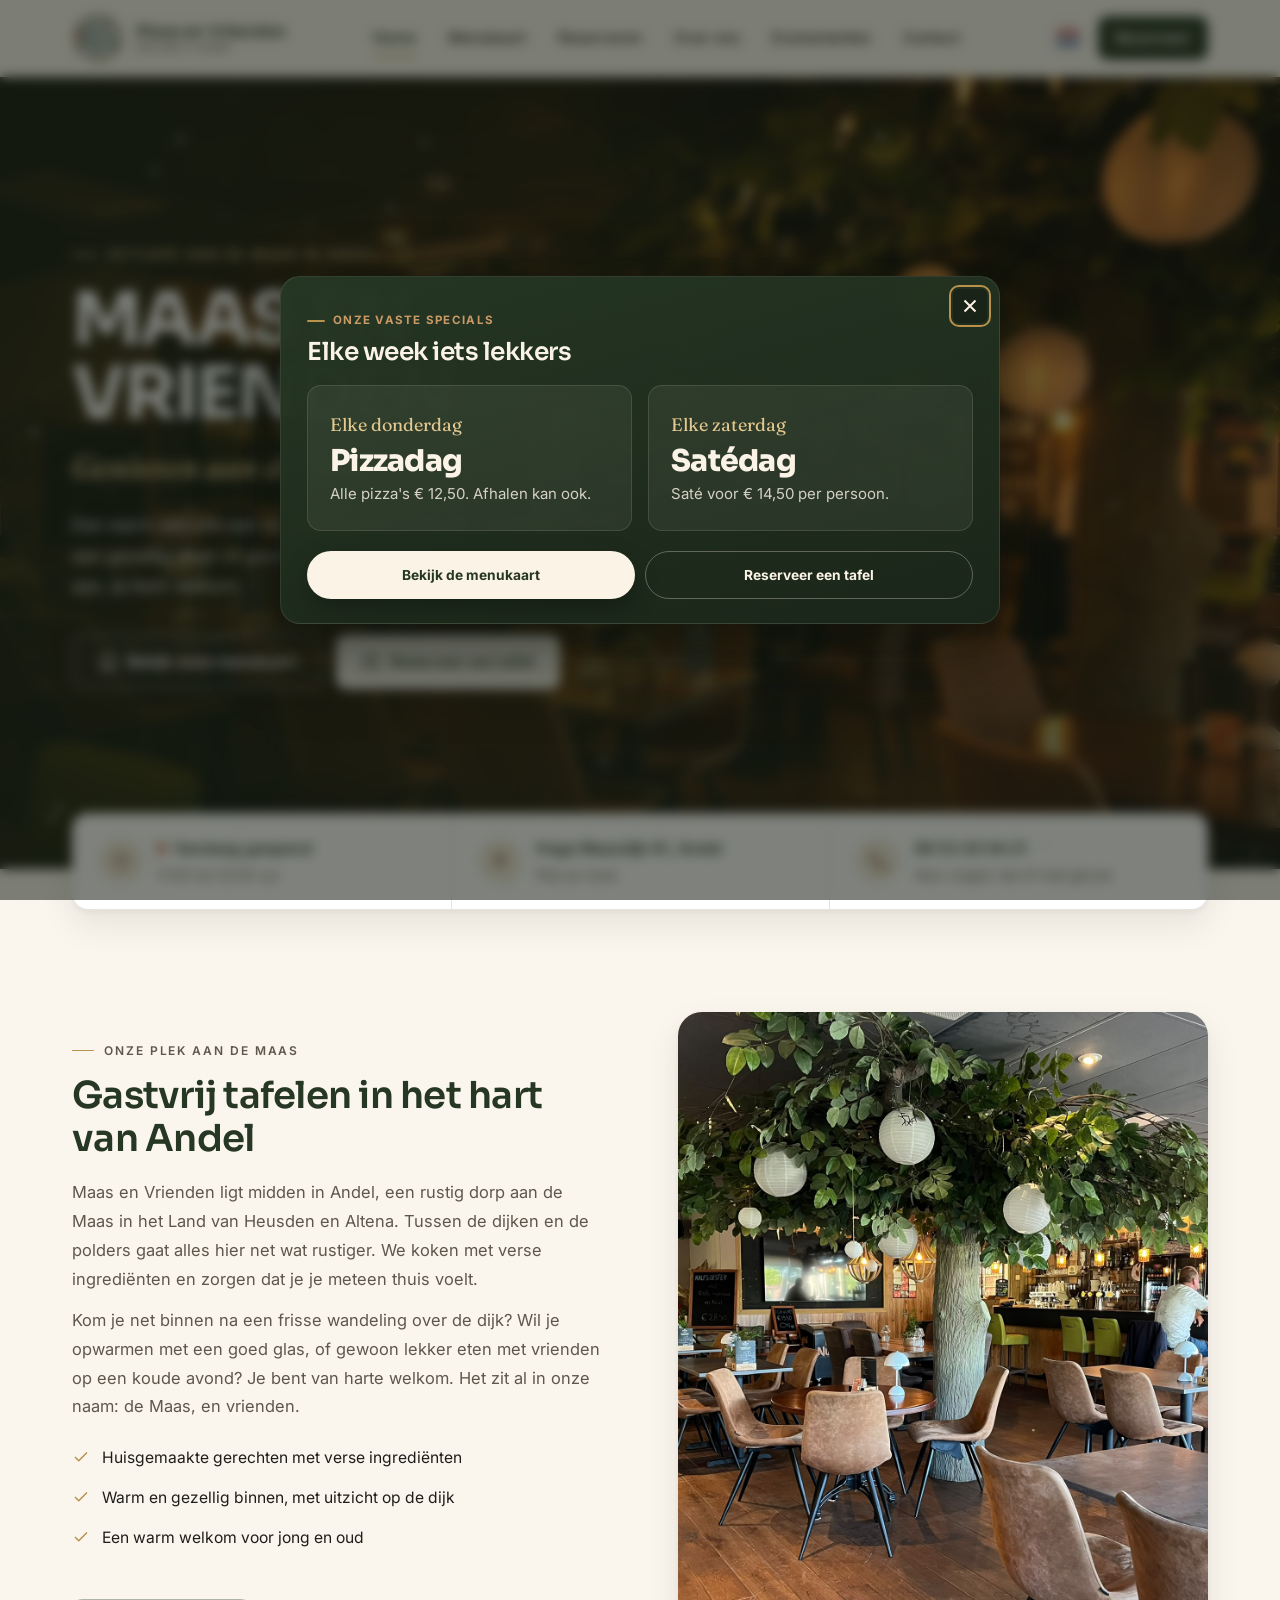
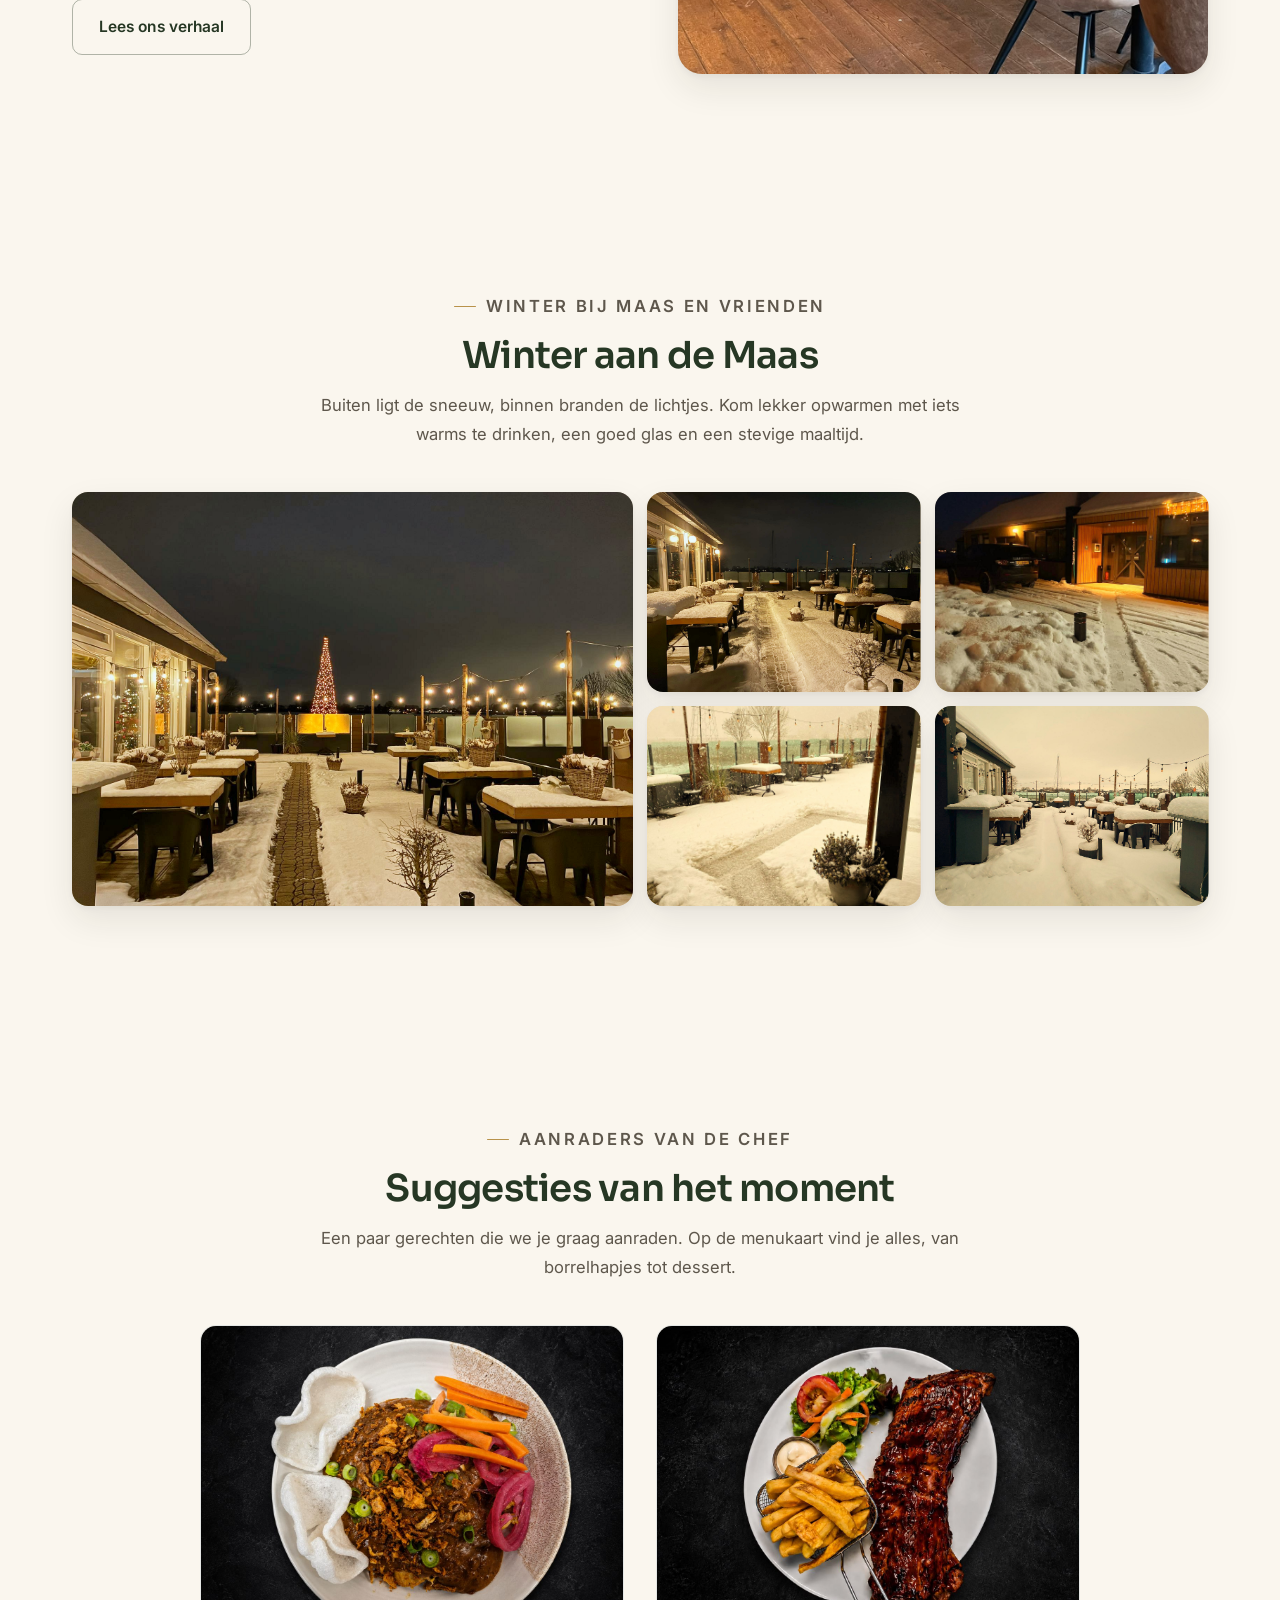
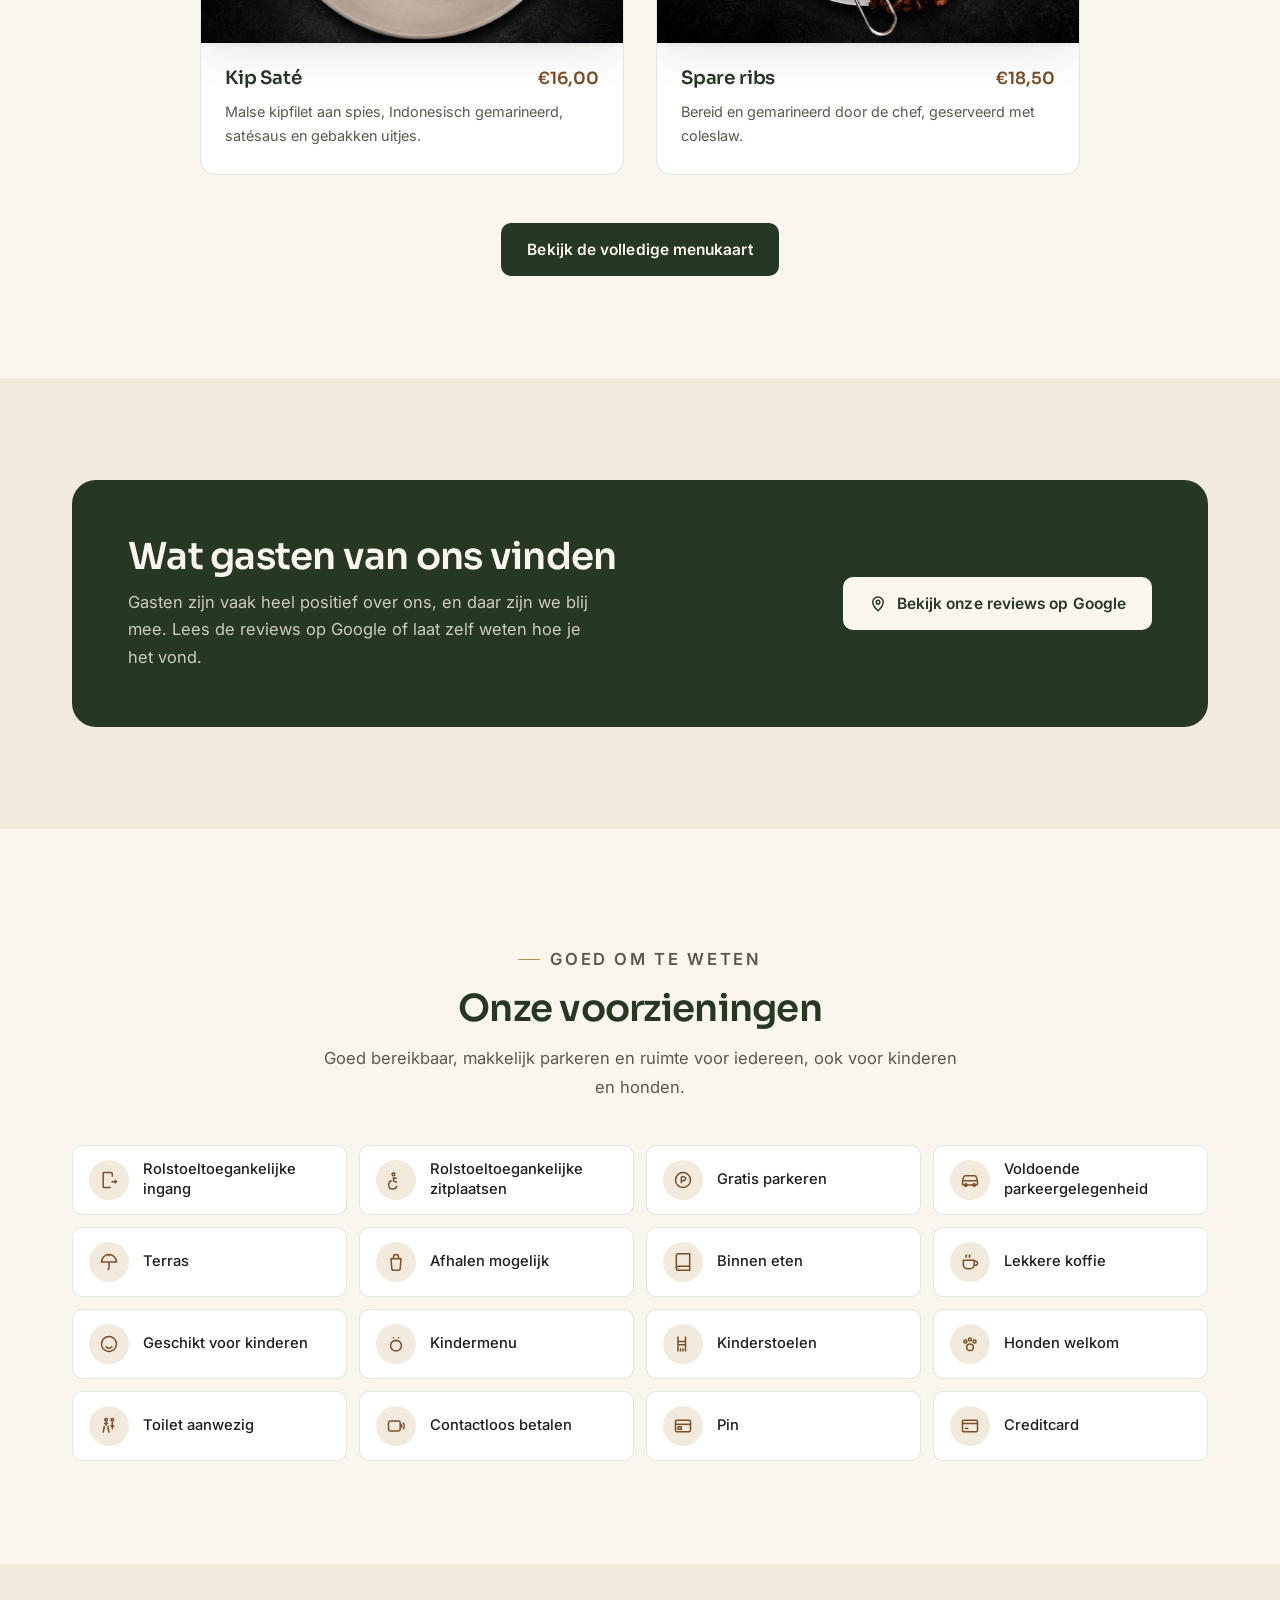
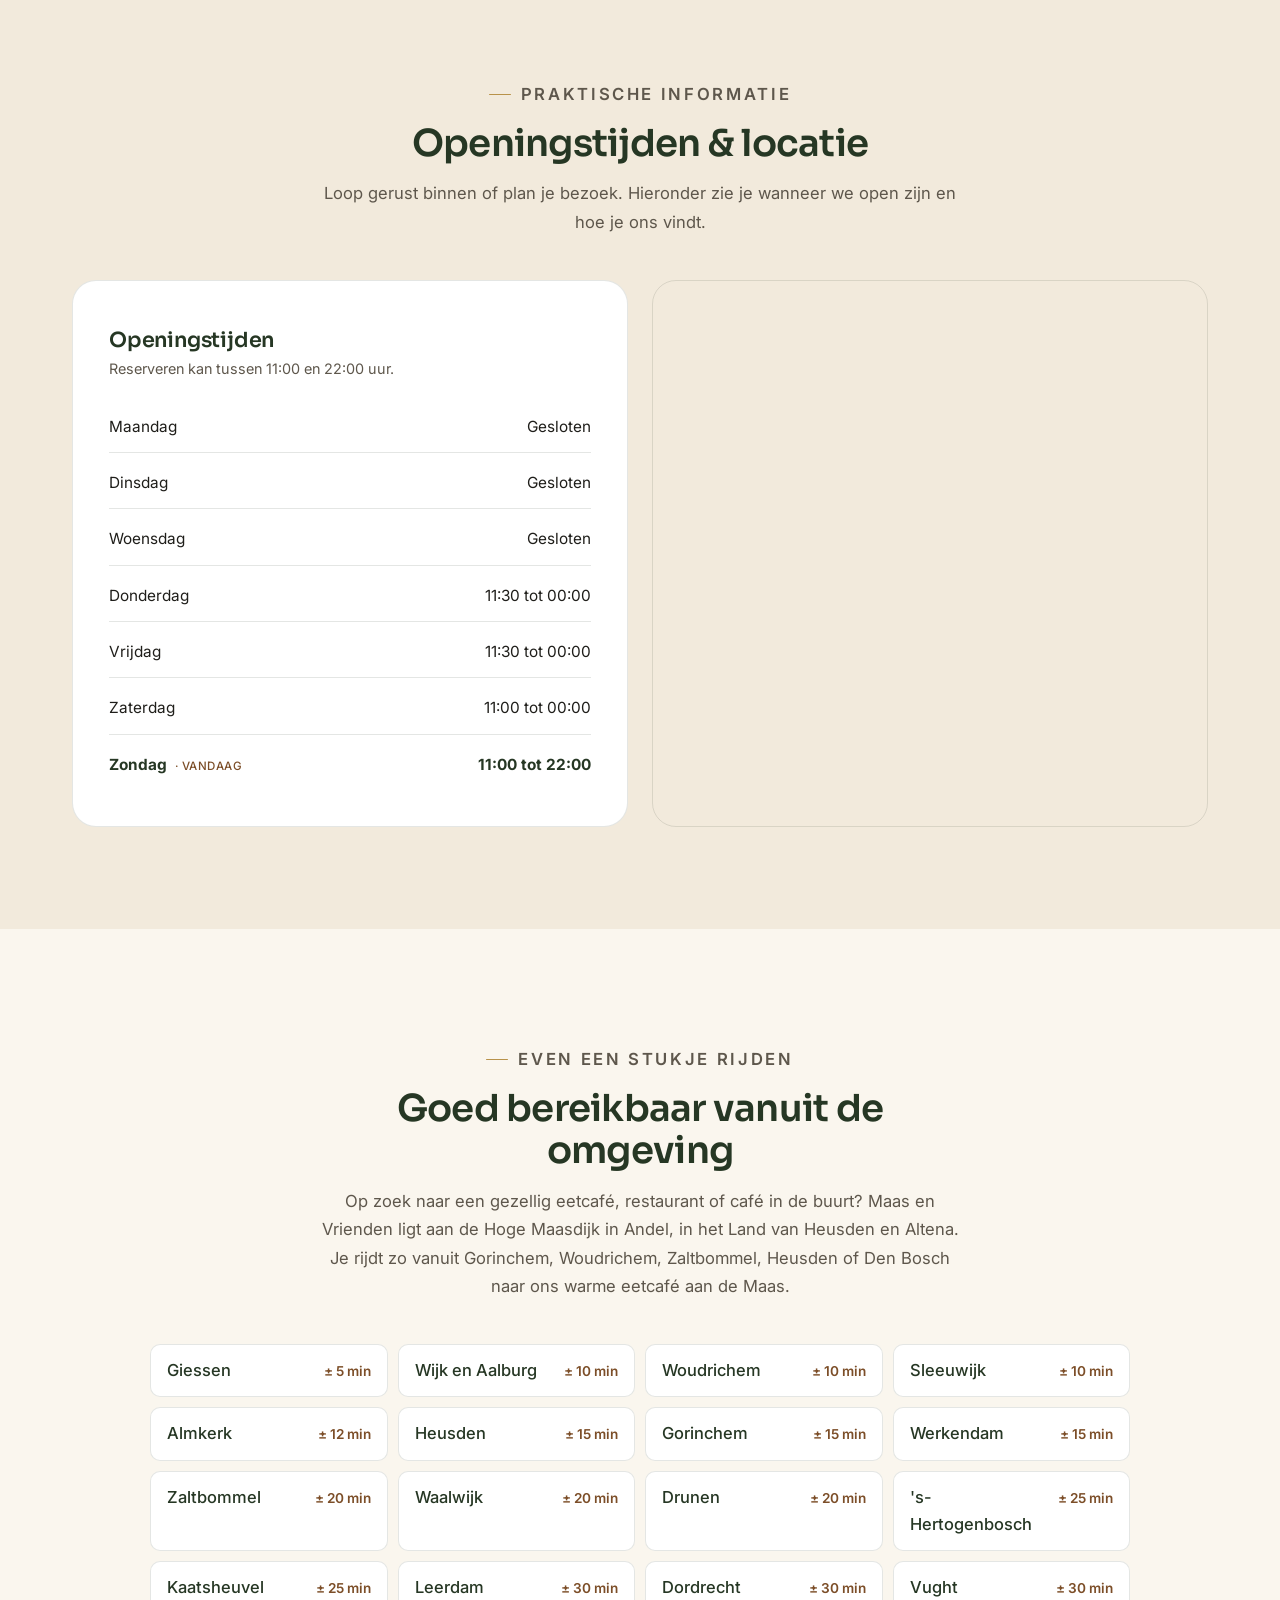
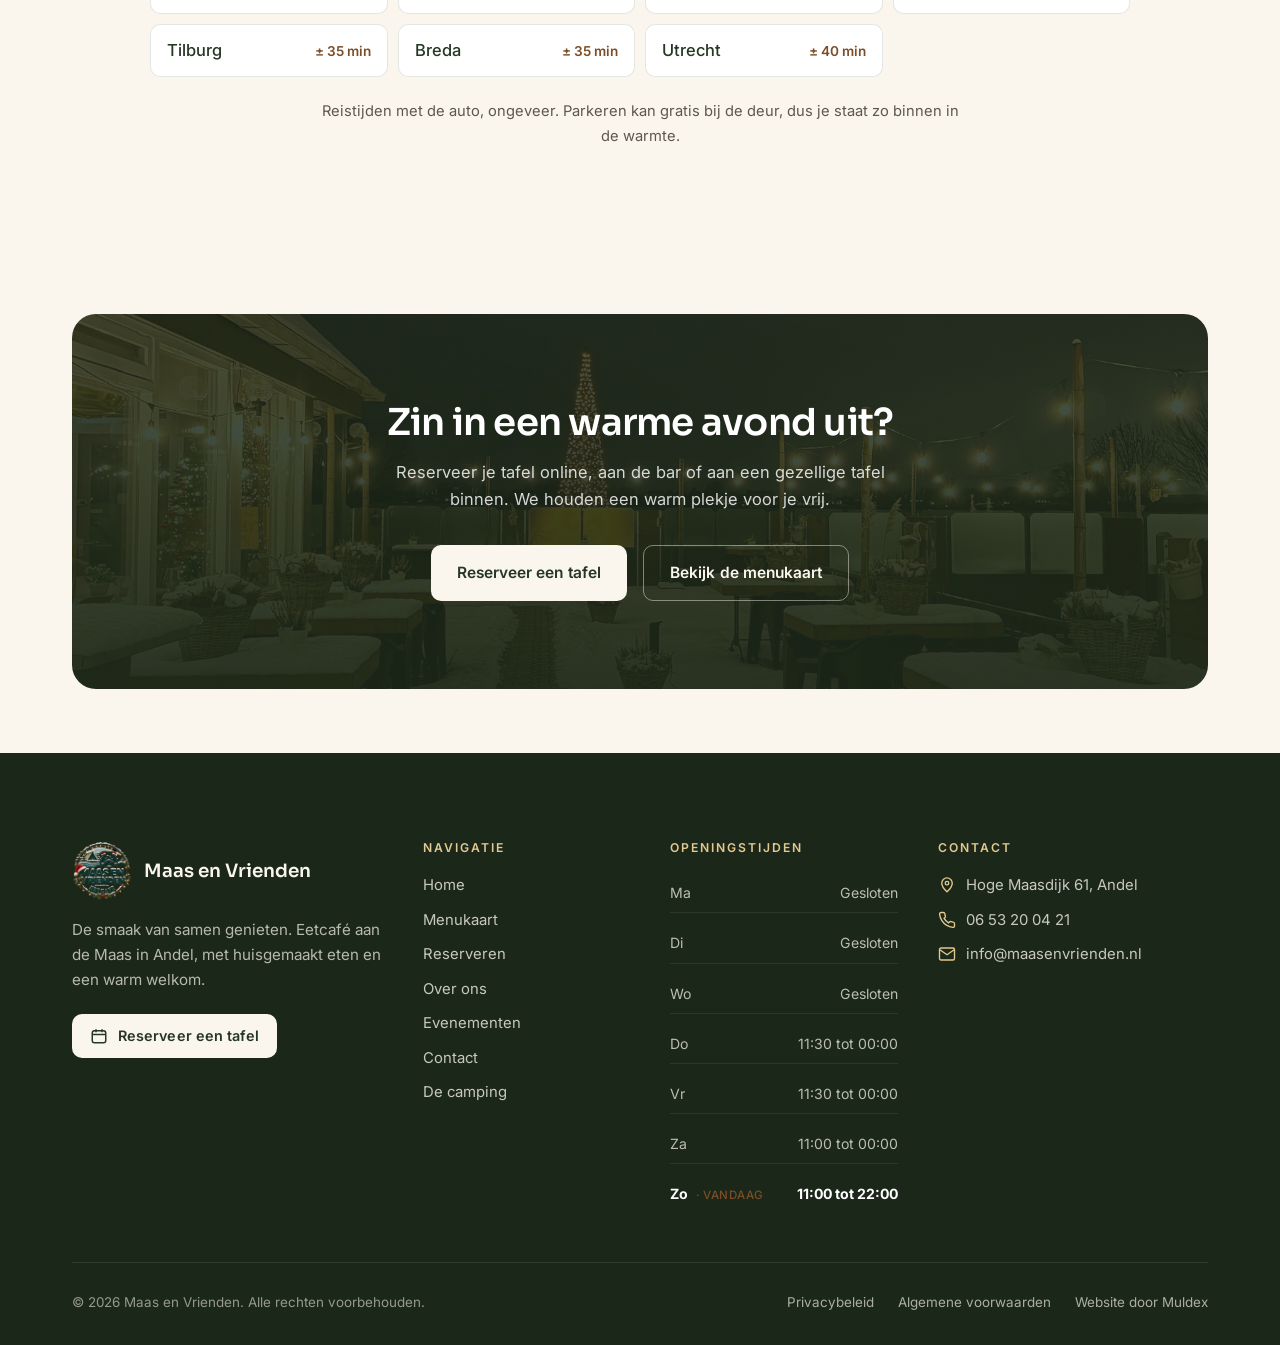
==== commit 6340ed7d: "Revert "Redesign voorlopig offline: terug naar vorige versie (redesign staat op branch redesign)" Th" ====
--- a/index.html
+++ b/index.html
@@ -31,16 +31,16 @@
 <!-- Fonts -->
 <link rel="preconnect" href="https://fonts.googleapis.com">
 <link rel="preconnect" href="https://fonts.gstatic.com" crossorigin>
-<link href="https://fonts.googleapis.com/css2?family=DM+Sans:opsz,wght@9..40,800&family=Manrope:wght@600&family=Inter:wght@400;500;600&family=DM+Serif+Display&display=swap" rel="stylesheet">
+<link href="https://fonts.googleapis.com/css2?family=Sora:wght@500;600;700&family=Inter:wght@400;500;600&family=Fraunces:ital,wght@1,500&display=swap" rel="stylesheet">
 
 <!-- Styles -->
-<link rel="stylesheet" href="css/style.css?v=20261130">
-<link rel="stylesheet" href="css/components.css?v=20261130">
-<link rel="stylesheet" href="css/pages.css?v=20261130">
-<link rel="stylesheet" href="css/winter.css?v=20261130">
-<link rel="stylesheet" href="css/redesign.css?v=20261130">
-<link rel="stylesheet" href="css/event-popup.css?v=20261130">
-<link rel="stylesheet" href="css/specials-popup.css?v=20261130">
+<link rel="stylesheet" href="css/style.css?v=20261122">
+<link rel="stylesheet" href="css/components.css?v=20261122">
+<link rel="stylesheet" href="css/pages.css?v=20261122">
+<link rel="stylesheet" href="css/winter.css?v=20261122">
+<link rel="stylesheet" href="css/redesign.css?v=20261122">
+<link rel="stylesheet" href="css/event-popup.css?v=20261122">
+<link rel="stylesheet" href="css/specials-popup.css?v=20261122">
 
 <!-- Structured data -->
 <script type="application/ld+json">
@@ -226,8 +226,6 @@
 </head>
 <body data-page="home">
 
-<div class="page-loader" aria-hidden="true"><img src="images/logo-winter-600.png" alt="" width="600" height="575"></div>
-
 <a class="skip-link" href="#main" data-i18n="common.skipLink">Direct naar inhoud</a>
 
 <!-- ========== HEADER ========== -->
@@ -280,8 +278,10 @@
     </div>
     <div class="container home-hero-inner">
       <div class="home-hero-content">
-        <h1 id="heroTitle" class="hero-logo"><img src="images/logo-winter-600.png" alt="Maas en Vrienden, eetcafé aan de Maas in Andel" width="600" height="575" fetchpriority="high"></h1>
-        <p class="hero-tagline" data-i18n="home.hero.tagline">Genieten aan de Maas</p>
+        <p class="hero-eyebrow" data-i18n="home.hero.eyebrow">Eetcafé aan de Maas in Andel</p>
+        <h1 id="heroTitle" class="hero-title">Maas en Vrienden</h1>
+        <p class="hero-tagline" data-i18n="home.hero.tagline">Genieten aan de Maas.</p>
+        <p class="hero-lead" data-i18n="home.hero.lead">Een warm eetcafé aan de dijk in Andel. Voor een uitgebreide lunch, een gezellig diner of gewoon een goed glas met vrienden. Schuif aan, je bent welkom.</p>
         <div class="hero-buttons">
           <a href="menu.html" class="btn btn-hero-light">
             <svg width="18" height="18" viewBox="0 0 24 24" fill="none" stroke="currentColor" stroke-width="2" aria-hidden="true"><path d="M4 19.5A2.5 2.5 0 0 1 6.5 17H20"/><path d="M6.5 2H20v20H6.5A2.5 2.5 0 0 1 4 19.5v-15A2.5 2.5 0 0 1 6.5 2Z"/></svg>
@@ -294,22 +294,19 @@
         </div>
       </div>
     </div>
-    <div class="wave-divider" aria-hidden="true">
-      <svg viewBox="0 0 1440 90" preserveAspectRatio="none"><path d="M0,40 C240,90 480,0 720,20 C960,40 1200,90 1440,30 L1440,90 L0,90 Z"/></svg>
-    </div>
   </section>
 
   <!-- ========== SNELLE INFO ========== -->
   <section class="quickbar-wrap" aria-label="Praktische informatie">
     <div class="container">
       <div class="quickbar">
-        <a class="quick-item" href="#contact" data-status-badge>
+        <div class="quick-item" data-status-badge>
           <span class="quick-icon"><svg width="20" height="20" viewBox="0 0 24 24" fill="none" stroke="currentColor" stroke-width="1.8" aria-hidden="true"><circle cx="12" cy="12" r="9"/><path d="M12 7v5l3 3"/></svg></span>
           <div>
             <strong><span class="status-dot"></span><span data-status-label data-i18n="home.status.loading">Status wordt geladen…</span></strong>
             <span class="quick-sub" data-status-hours></span>
           </div>
-        </a>
+        </div>
         <a class="quick-item" href="https://www.google.com/maps/search/?api=1&amp;query=Maas%20en%20Vrienden%20Andel" target="_blank" rel="noopener">
           <span class="quick-icon"><svg width="20" height="20" viewBox="0 0 24 24" fill="none" stroke="currentColor" stroke-width="1.8" aria-hidden="true"><path d="M12 21s-7-6.5-7-11.5A7 7 0 0 1 19 9.5C19 14.5 12 21 12 21Z"/><circle cx="12" cy="9.5" r="2.4"/></svg></span>
           <div>
@@ -324,16 +321,6 @@
             <span class="quick-sub" data-i18n="home.contact.phoneNote">Voor vragen: bel of mail gerust.</span>
           </div>
         </a>
-      </div>
-    </div>
-  </section>
-
-  <!-- ========== HUISSTIJL: LOGO EN TAGLINE (zoals op de vorige site) ========== -->
-  <section class="brand-band" data-reveal>
-    <div class="container brand-band-inner">
-      <div>
-        <p class="brand-band-tagline" data-i18n="home.tagline">De smaak van samen genieten</p>
-        <p class="brand-band-line" data-i18n="home.brand.line">Lunch, diner of gewoon een goed glas met vrienden. Aan de dijk in Andel.</p>
       </div>
     </div>
   </section>
@@ -395,38 +382,6 @@
           <img src="images/winter-terras-4.jpg" alt="Terras van Maas en Vrienden onder een dik pak sneeuw" loading="lazy">
           <div class="placeholder-content"><span class="caption" data-i18n="home.winter.c4">Winter aan de dijk</span></div>
         </div>
-      </div>
-    </div>
-  </section>
-
-  <!-- ========== VASTE WEEKSPECIALS ========== -->
-  <section class="section weekly-section" data-reveal>
-    <div class="container">
-      <div class="section-head center">
-        <p class="eyebrow" data-i18n="specials.eyebrow">Onze vaste specials</p>
-        <h2 data-i18n="specials.title">Elke week iets lekkers</h2>
-      </div>
-      <div class="weekly-grid">
-        <article class="weekly-card" data-weekday="4">
-          <div class="weekly-body">
-            <span class="weekly-today" hidden></span>
-            <p class="weekly-day" data-i18n="specials.thu.day">Elke donderdag</p>
-            <h3 data-i18n="specials.thu.title">Pizzadag</h3>
-            <p class="weekly-desc" data-i18n="specials.thu.desc">Alle pizza's € 12,50. Afhalen kan ook.</p>
-          </div>
-        </article>
-        <article class="weekly-card" data-weekday="6">
-          <div class="weekly-body">
-            <span class="weekly-today" hidden></span>
-            <p class="weekly-day" data-i18n="specials.sat.day">Elke zaterdag</p>
-            <h3 data-i18n="specials.sat.title">Satédag</h3>
-            <p class="weekly-desc" data-i18n="specials.sat.desc">Saté voor € 14,50 per persoon.</p>
-          </div>
-        </article>
-      </div>
-      <div class="weekly-actions">
-        <a href="reserveren.html" class="btn btn-on-dark" data-i18n="specials.reserve">Reserveer een tafel</a>
-        <a href="menu.html" class="btn btn-outline-on-dark" data-i18n="specials.cta">Bekijk de menukaart</a>
       </div>
     </div>
   </section>
@@ -706,12 +661,12 @@
   <svg width="20" height="20" viewBox="0 0 24 24" fill="none" stroke="currentColor" stroke-width="2"><path d="M12 19V5M5 12l7-7 7 7"/></svg>
 </button>
 
-<script src="js/i18n.js?v=20261130" defer></script>
-<script src="js/hours.js?v=20261130" defer></script>
-<script src="js/events-data.js?v=20261130" defer></script>
-<script src="js/event-popup.js?v=20261130" defer></script>
-<script src="js/specials-popup.js?v=20261130" defer></script>
-<script src="js/main.js?v=20261130" defer></script>
-<script src="js/winter.js?v=20261130" defer></script>
+<script src="js/i18n.js?v=20261122" defer></script>
+<script src="js/hours.js?v=20261122" defer></script>
+<script src="js/events-data.js?v=20261122" defer></script>
+<script src="js/event-popup.js?v=20261122" defer></script>
+<script src="js/specials-popup.js?v=20261122" defer></script>
+<script src="js/main.js?v=20261122" defer></script>
+<script src="js/winter.js?v=20261122" defer></script>
 </body>
 </html>
--- a/css/style.css
+++ b/css/style.css
@@ -590,6 +590,3 @@
   from { letter-spacing: 0.12em; }
   to { letter-spacing: normal; }
 }
-
-/* Verborgen elementen (zoals de bedank- en foutmelding bij reserveren) echt verbergen */
-[hidden] { display: none !important; }
--- a/css/winter.css
+++ b/css/winter.css
@@ -1,129 +1,27 @@
 /* =========================================================
-   Maas en Vrienden - Winterthema
-   Zet je dit bestand (en js/winter.js) uit de HTML, dan is de
-   site weer in de gewone kleding. Het winterlogo staat los in
-   images/logo-winter.png.
+   Maas en Vrienden - Winterthema (rustige versie)
+   Alleen het winterlogo (images/logo-winter.png) en een lichte
+   sneeuwval (js/winter.js). Haal dit bestand en js/winter.js uit
+   de HTML, en zet het logo terug, voor de gewone uitstraling.
    ========================================================= */
 
-:root {
-  --color-bg: #F5F4EE;
-  --color-bg-soft: #EAEEEA;
-  --color-bg-deep: #DDE5E1;
-  --color-line: rgba(30, 64, 60, 0.14);
-  --winter-ice: #D9ECEC;
-  --winter-frost: rgba(255, 255, 255, 0.82);
-  --winter-red: #B3261E;
-  --winter-bulb: #FFC86B;
-}
-
-body { background-color: var(--color-bg); }
-
-/* Golfranden volgen de nieuwe, koelere achtergrond */
-.wave-divider path,
-.hero-wave path { fill: var(--color-bg); }
-
-/* ---------- Header: berijpt glas + lichtjesslinger ---------- */
-.site-header {
-  background: rgba(245, 244, 238, 0.94);
-}
-.site-header::after {
-  content: "";
-  position: absolute;
-  left: 0; right: 0; bottom: -9px;
-  height: 14px;
-  pointer-events: none;
-  background-image:
-    radial-gradient(circle at 50% 70%, var(--winter-bulb) 0 3px, rgba(255, 200, 107, 0.45) 4px, transparent 7px),
-    radial-gradient(circle at 50% 70%, #E85D4A 0 3px, rgba(232, 93, 74, 0.4) 4px, transparent 7px),
-    radial-gradient(circle at 50% 70%, #6FC3B2 0 3px, rgba(111, 195, 178, 0.4) 4px, transparent 7px);
-  background-size: 96px 14px, 96px 14px, 96px 14px;
-  background-position: 0 0, 32px 0, 64px 0;
-  background-repeat: repeat-x;
-  animation: winterTwinkle 2.4s ease-in-out infinite alternate;
-}
-.site-header::before {
-  content: "";
-  position: absolute;
-  left: 0; right: 0; bottom: -2px;
-  height: 8px;
-  pointer-events: none;
-  background: radial-gradient(ellipse 14px 7px at 50% 0, rgba(38, 55, 36, 0.45) 0 1px, transparent 2px) 0 0 / 32px 8px repeat-x;
-  opacity: 0.6;
-}
-@keyframes winterTwinkle {
-  0%   { filter: brightness(0.85) saturate(0.9); }
-  50%  { filter: brightness(1.15); }
-  100% { filter: brightness(0.95) hue-rotate(8deg); }
-}
-
-/* Het winterlogo is rond en heeft zijn eigen gloed */
+/* Het winterlogo is rond en heeft geen kader nodig */
 .brand img,
-.footer-brand img,
-.brand-intro img {
+.footer-brand img {
   object-fit: contain;
   background: transparent;
   box-shadow: none;
   border-radius: 0;
 }
-.brand img { filter: drop-shadow(0 4px 10px rgba(20, 40, 36, 0.25)); }
-.brand-intro img { width: 220px; height: auto; filter: drop-shadow(0 14px 30px rgba(20, 40, 36, 0.3)); }
 
-/* ---------- Hero: koude avondgloed met sneeuw onderaan ---------- */
-.hero-media::before {
-  content: "";
-  position: absolute;
-  inset: 0;
-  z-index: 1;
-  pointer-events: none;
-  background:
-    linear-gradient(180deg, rgba(30, 60, 80, 0.28) 0%, rgba(30, 60, 80, 0) 45%),
-    radial-gradient(120% 60% at 50% 110%, rgba(255, 255, 255, 0.35), transparent 60%);
-  mix-blend-mode: soft-light;
-}
-
-/* ---------- Sneeuwkapjes op knoppen en kaarten ---------- */
-.btn-primary { position: relative; }
-.btn-primary::before {
-  content: "";
-  position: absolute;
-  left: 10px; right: 10px; top: -5px;
-  height: 9px;
-  border-radius: 10px 10px 6px 6px;
-  background:
-    radial-gradient(circle at 20% 100%, #fff 0 4px, transparent 5px),
-    radial-gradient(circle at 55% 100%, #fff 0 5px, transparent 6px),
-    radial-gradient(circle at 85% 100%, #fff 0 3px, transparent 4px),
-    linear-gradient(#fff, #F1F6F6);
-  box-shadow: 0 2px 3px rgba(20, 40, 36, 0.15);
-  pointer-events: none;
-}
-
-.card, .menu-item, .event-card, .review-card {
-  border-top: 3px solid var(--winter-frost);
-}
-
-/* ---------- Footer: sneeuwlaag aan de bovenkant ---------- */
-.site-footer { position: relative; }
-.site-footer::before {
-  content: "";
-  position: absolute;
-  left: 0; right: 0; top: -1px;
-  height: 18px;
-  pointer-events: none;
-  background:
-    radial-gradient(ellipse 30px 14px at 50% 0, var(--color-bg) 98%, transparent 100%) 0 0 / 60px 18px repeat-x,
-    radial-gradient(ellipse 22px 10px at 50% 0, var(--color-bg) 98%, transparent 100%) 30px 0 / 60px 14px repeat-x;
-}
-
-/* ---------- Sneeuwval ---------- */
+/* Sneeuwval: subtiel, nooit klikbaar */
 .winter-snow {
   position: fixed;
   inset: 0;
-  z-index: 90;
+  z-index: 40;
   pointer-events: none;
 }
 
 @media (prefers-reduced-motion: reduce) {
-  .site-header::after { animation: none; }
   .winter-snow { display: none; }
 }
--- a/css/redesign.css
+++ b/css/redesign.css
@@ -2,8 +2,7 @@
    Maas en Vrienden - Redesign 2026
    Laatste laag over style.css, components.css en pages.css.
    Rustig, warm en modern: donkergroen, crème, beige en aardetinten,
-   DM Sans 800 voor titels, Manrope 600 voor tussenkoppen, Inter voor
-   tekst en DM Serif Display als rustig accent.
+   Sora voor koppen, Inter voor tekst, Fraunces cursief als accent.
    ========================================================= */
 
 :root {
@@ -25,10 +24,9 @@
   --color-line: rgba(38, 55, 36, 0.12);
   --color-card: #FFFFFF;
 
-  --font-display: "DM Sans", "Segoe UI", system-ui, sans-serif;
-  --font-heading: "Manrope", "Segoe UI", system-ui, sans-serif;
+  --font-display: "Sora", "Segoe UI", system-ui, sans-serif;
   --font-body: "Inter", "Segoe UI", system-ui, sans-serif;
-  --font-accent: "DM Serif Display", Georgia, serif;
+  --font-accent: "Fraunces", Georgia, serif;
   --font-script: var(--font-accent);
 
   --radius-sm: 10px;
@@ -639,508 +637,3 @@
 /* Pop-ups volgen de nieuwe letters */
 .event-popup, .special-card { font-family: var(--font-body); }
 .event-popup-title, .special-card-title { font-family: var(--font-display); letter-spacing: -0.02em; }
-
-/* =========================================================
-   Typografie, knoppen en opbouw (vaste schaal)
-   Titels: DM Sans 800 · Tussenkoppen: Manrope 600
-   Tekst: Inter 400/500 · Accent: DM Serif Display (rechtop)
-   Groottes: 13 · 14 · 16 · 18 · 20 · 24 · titels via clamp
-   ========================================================= */
-:root {
-  --ease: cubic-bezier(0.22, 1, 0.36, 1);
-  --fs-xs: 0.8125rem;   /* 13 */
-  --fs-sm: 0.875rem;    /* 14 */
-  --fs-base: 1rem;      /* 16 */
-  --fs-md: 1.125rem;    /* 18 */
-  --fs-lg: 1.25rem;     /* 20 */
-  --fs-xl: 1.5rem;      /* 24 */
-}
-
-body { font-size: 16px; line-height: 1.65; font-weight: 400; }
-p { font-size: var(--fs-base); }
-
-h1, h2 {
-  font-family: var(--font-display);
-  font-weight: 800;
-  line-height: 1.08;
-  letter-spacing: -0.025em;
-  color: var(--color-dark);
-}
-h1 { font-size: clamp(2.25rem, 2.2vw + 1.5rem, 3.5rem); }
-h2 { font-size: clamp(1.875rem, 1.4vw + 1.3rem, 2.5rem); }
-h3, h4 {
-  font-family: var(--font-heading);
-  font-weight: 600;
-  line-height: 1.3;
-  letter-spacing: -0.01em;
-  color: var(--color-dark);
-}
-h3 { font-size: var(--fs-lg); }
-h4 { font-size: var(--fs-md); }
-strong, b { font-weight: 600; }
-
-/* Klein label boven een kop: geen hoofdletters meer, wel een warm accent */
-.eyebrow,
-.hero-eyebrow {
-  display: block;
-  font-family: var(--font-accent);
-  font-weight: 400;
-  font-size: var(--fs-lg);
-  line-height: 1.3;
-  letter-spacing: 0;
-  text-transform: none;
-  color: var(--color-wood);
-  margin-bottom: 8px;
-}
-.eyebrow::before, .hero-eyebrow::before { display: none; }
-.hero-eyebrow { color: var(--color-gold-light); margin-bottom: 12px; }
-.page-banner.has-photo .eyebrow { color: var(--color-gold-light); }
-.script-accent { font-family: var(--font-accent); font-style: normal; font-size: 1.1em; }
-.lead, .section-head p, .page-banner p.lead { font-size: var(--fs-md); line-height: 1.65; }
-
-/* Header */
-.brand-name { font-family: var(--font-heading); font-weight: 600; font-size: var(--fs-md); letter-spacing: -0.01em; }
-.brand-sub { font-size: var(--fs-xs); letter-spacing: 0; }
-.site-header .nav-link { font-size: 0.9375rem; font-weight: 500; }
-.site-header .nav-link.is-active { font-weight: 500; }
-.lang-current { font-weight: 500; font-size: var(--fs-sm); }
-.lang-option { font-weight: 500; }
-@media (max-width: 1180px) { .site-header .nav-link { font-size: var(--fs-sm); } }
-@media (max-width: 1024px) {
-  .site-header .nav-link { font-family: var(--font-heading); font-weight: 600; font-size: var(--fs-lg); }
-}
-
-/* Hero */
-.hero-title {
-  font-family: var(--font-display);
-  font-weight: 800;
-  text-transform: none;
-  font-size: clamp(2.75rem, 4vw + 1.25rem, 4.5rem);
-  letter-spacing: -0.035em;
-  line-height: 1;
-}
-.hero-tagline {
-  font-family: var(--font-accent);
-  font-style: normal;
-  font-weight: 400;
-  font-size: clamp(1.5rem, 1vw + 1.1rem, 2rem);
-  line-height: 1.2;
-  margin-top: 12px;
-}
-.hero-lead { font-size: var(--fs-md); line-height: 1.65; margin-top: 20px; }
-.hero-buttons { margin-top: 32px; gap: 12px; }
-
-/* Quickbar */
-.quick-item strong { font-family: var(--font-heading); font-weight: 600; font-size: var(--fs-base); }
-.quick-sub { font-size: var(--fs-sm); }
-
-/* Kaarten, prijzen en meta */
-.suggestion-top h3, .agenda-title, .menu-item-info h3 { font-family: var(--font-heading); font-weight: 600; }
-.suggestion-top h3 { font-size: var(--fs-lg); }
-.agenda-title { font-size: var(--fs-md); }
-.menu-item-info h3 { font-size: var(--fs-base); }
-.suggestion-price, .menu-item-price {
-  font-family: var(--font-heading);
-  font-weight: 600;
-  font-size: var(--fs-base);
-  font-variant-numeric: tabular-nums;
-}
-.suggestion-body p, .menu-item-info p { font-size: var(--fs-sm); }
-.agenda-date .d, .event-date-badge .day { font-family: var(--font-display); font-weight: 800; font-variant-numeric: tabular-nums; }
-.agenda-date .m, .event-date-badge .month { text-transform: none; letter-spacing: 0; font-weight: 500; font-size: var(--fs-xs); }
-.agenda-cat { text-transform: none; letter-spacing: 0; font-weight: 500; font-size: var(--fs-xs); }
-.agenda-meta { font-size: var(--fs-sm); }
-.tag { font-size: var(--fs-xs); font-weight: 500; letter-spacing: 0; text-transform: none; }
-.photo-frame .placeholder-content .sub { text-transform: none; letter-spacing: 0; }
-.caption { font-weight: 500; font-size: var(--fs-sm); }
-.hours-row, .hours-day, .hours-time { font-size: var(--fs-sm); font-variant-numeric: tabular-nums; }
-.hours-row.is-today, .hours-row.is-today * { font-weight: 600; }
-.nearby-place { font-size: var(--fs-base); font-weight: 500; }
-.nearby-time { font-size: var(--fs-sm); font-weight: 500; font-variant-numeric: tabular-nums; }
-.nearby-note { font-size: var(--fs-sm); }
-.timeline-item .year { font-family: var(--font-heading); letter-spacing: 0; }
-.field label { font-family: var(--font-body); font-weight: 500; font-size: var(--fs-sm); }
-.contact-card h2 { font-size: var(--fs-xl); }
-.contact-line .label { text-transform: none; letter-spacing: 0; font-weight: 500; font-size: var(--fs-sm); }
-.contact-line a, .contact-line .value { font-family: var(--font-heading); font-weight: 600; font-size: var(--fs-md); }
-.contact-line .note { font-size: var(--fs-sm); }
-.menu-category-head h2 { font-size: clamp(1.5rem, 1vw + 1.1rem, 2rem); }
-.menu-filter-btn, .menu-diet-btn { font-size: var(--fs-sm); font-weight: 500; }
-
-/* Footer */
-.footer-brand span { font-family: var(--font-heading); font-weight: 600; font-size: var(--fs-md); }
-.footer-col h4 {
-  font-family: var(--font-heading);
-  font-weight: 600;
-  font-size: var(--fs-base);
-  letter-spacing: 0;
-  text-transform: none;
-  color: var(--color-bg);
-  margin-bottom: 16px;
-}
-.footer-about p, .footer-col a, .footer-col li { font-size: var(--fs-sm); }
-.footer-bottom { font-size: var(--fs-xs); }
-.event-popup-title, .special-card-title { font-family: var(--font-display); font-weight: 800; letter-spacing: -0.02em; }
-
-/* ---------- Knoppen: twee soorten, twee maten ----------
-   gevuld:      .btn-primary, .btn-on-dark, .btn-hero-solid
-   dunne rand:  .btn-outline, .btn-outline-on-dark, .btn-hero-light */
-.btn {
-  display: inline-flex;
-  align-items: center;
-  justify-content: center;
-  gap: 8px;
-  min-height: 48px;
-  padding: 0 20px;
-  border-radius: 10px;
-  border: 1px solid transparent;
-  font-family: var(--font-heading);
-  font-weight: 600;
-  font-size: 0.9375rem;
-  line-height: 1;
-  letter-spacing: 0;
-  text-transform: none;
-  box-shadow: none;
-  transform: none;
-  transition: background-color 160ms var(--ease), border-color 160ms var(--ease), color 160ms var(--ease), transform 120ms var(--ease);
-}
-.btn svg { width: 18px; height: 18px; flex-shrink: 0; }
-.btn:hover { transform: none; box-shadow: none; }
-.btn:active { transform: scale(0.98); }
-.btn:focus-visible { outline: 2px solid var(--color-gold); outline-offset: 2px; }
-
-.btn-primary { background: var(--color-dark); color: var(--color-bg); }
-.btn-primary:hover { background: var(--color-dark-600); color: var(--color-bg); }
-
-.btn-outline { background: transparent; color: var(--color-dark); border-color: rgba(38, 55, 36, 0.22); }
-.btn-outline:hover { background: rgba(38, 55, 36, 0.06); color: var(--color-dark); border-color: rgba(38, 55, 36, 0.32); }
-
-.btn-on-dark, .btn-hero-solid { background: var(--color-bg); color: var(--color-dark); }
-.btn-on-dark:hover, .btn-hero-solid:hover { background: #fff; color: var(--color-dark); }
-
-.btn-outline-on-dark, .btn-hero-light {
-  background: transparent;
-  color: #fff;
-  border-color: rgba(255, 255, 255, 0.4);
-  backdrop-filter: none;
-  -webkit-backdrop-filter: none;
-}
-.btn-outline-on-dark:hover, .btn-hero-light:hover { background: rgba(255, 255, 255, 0.1); border-color: rgba(255, 255, 255, 0.6); color: #fff; }
-
-.btn-sm, .header-cta { min-height: 40px; padding: 0 16px; font-size: var(--fs-sm); }
-.nav-mobile-cta { min-height: 48px; }
-@media (max-width: 520px) { .header-cta { min-height: 40px; padding: 0 14px; font-size: var(--fs-sm); } }
-
-.back-to-top { width: 48px; height: 48px; border-radius: 10px; box-shadow: var(--shadow-sm); }
-
-/* ---------- Opbouw: koppen links, toelichting ernaast ----------
-   In plaats van label + gecentreerde kop + gecentreerd tekstje
-   staat de kop links en de toelichting rechts ernaast. */
-.section { padding-block: clamp(64px, 7vw, 96px); }
-.section-head { margin-bottom: 40px; }
-.section-head.center {
-  max-width: none;
-  margin-inline: 0;
-  text-align: left;
-}
-@media (min-width: 900px) {
-  .section-head.center {
-    display: grid;
-    grid-template-columns: minmax(0, 1.1fr) minmax(0, 1fr);
-    column-gap: 64px;
-    align-items: end;
-  }
-  .section-head.center > .eyebrow { grid-column: 1; grid-row: 1; }
-  .section-head.center > h2 { grid-column: 1; grid-row: 2; }
-  .section-head.center > p:not(.eyebrow) { grid-column: 2; grid-row: 2; margin-top: 0; max-width: 52ch; }
-}
-.section-head h2 + p { margin-top: 12px; }
-.text-center.mt-lg { text-align: left; }
-.section-head-row { margin-bottom: 40px; }
-
-/* Voorzieningen: een rustige lijst in plaats van 16 tegels */
-.amenities-grid { grid-template-columns: repeat(4, 1fr); gap: 0 32px; }
-.amenity-item {
-  gap: 12px;
-  padding: 14px 0;
-  background: none;
-  border: 0;
-  border-bottom: 1px solid var(--color-line);
-  border-radius: 0;
-}
-.amenity-item:hover { border-color: var(--color-line); }
-.amenity-item .icon-badge { width: 32px; height: 32px; background: none; border-radius: 0; color: var(--color-wood); }
-.amenity-item:hover .icon-badge { background: none; }
-.amenity-item .icon-badge svg { width: 20px; height: 20px; }
-.amenity-item span:not(.icon-badge) { font-size: var(--fs-base); font-weight: 400; }
-@media (max-width: 900px) { .amenities-grid { grid-template-columns: repeat(2, 1fr); } }
-@media (max-width: 480px) { .amenities-grid { grid-template-columns: 1fr; } }
-
-/* Paginabanners: links uitgelijnd, zoals de hero */
-.page-banner { text-align: left; }
-.page-banner .container { max-width: var(--container-w); }
-.page-banner .container > * { max-width: 680px; }
-.page-banner .eyebrow { justify-content: flex-start !important; }
-
-/* Kaarten bewegen niet meer bij hover, alleen de rand wordt iets sterker */
-.card, .agenda-card { transition: border-color 160ms var(--ease); }
-.card:hover, .agenda-card:hover { transform: none; box-shadow: none; border-color: rgba(38, 55, 36, 0.24); }
-
-/* De grote reserveerknop hoort alleen in het mobiele menu */
-@media (min-width: 1025px) { .nav-mobile-cta { display: none; } }
-
-/* Laatste losse groottes naar de schaal */
-.photo-frame .caption { font-size: var(--fs-sm); font-weight: 500; }
-.photo-frame .placeholder-content .sub { font-size: var(--fs-xs); }
-ul.checklist li, ul.checklist li span { font-size: var(--fs-base); }
-
-/* Vaste reserveerknop onderin op mobiel (naast terug-naar-boven) */
-.mobile-reserve { display: none; }
-@media (max-width: 768px) {
-  .mobile-reserve {
-    display: inline-flex;
-    position: fixed;
-    left: 16px;
-    right: 76px;
-    bottom: 16px;
-    z-index: 60;
-    box-shadow: 0 8px 24px rgba(27, 39, 25, 0.22);
-    opacity: 0;
-    transform: translateY(12px);
-    pointer-events: none;
-    transition: opacity 220ms var(--ease), transform 220ms var(--ease), background-color 160ms var(--ease);
-  }
-  .mobile-reserve.is-visible { opacity: 1; transform: none; pointer-events: auto; }
-  body.nav-open .mobile-reserve { opacity: 0; pointer-events: none; }
-  .back-to-top { bottom: 16px; right: 16px; }
-}
-
-/* =========================================================
-   Terug van de vorige site + inspiratie
-   ========================================================= */
-
-/* Golfrand onder de hero en de paginabanners (vorige site) */
-.page-banner .wave-divider,
-.home-hero .wave-divider {
-  display: block;
-  position: absolute;
-  left: 0; right: 0; bottom: -1px;
-  height: clamp(28px, 4vw, 56px);
-  z-index: 1;
-  pointer-events: none;
-}
-.wave-divider svg { display: block; width: 100%; height: 100%; }
-.wave-divider path { fill: var(--color-bg); }
-.home-hero-inner { padding-bottom: 160px; }
-
-/* Logo en tagline, zoals bovenaan de vorige site */
-.brand-band { padding-block: clamp(48px, 6vw, 80px) 0; }
-.brand-band-inner {
-  display: flex;
-  align-items: center;
-  gap: clamp(20px, 4vw, 40px);
-  padding-bottom: clamp(40px, 5vw, 64px);
-  border-bottom: 1px solid var(--color-line);
-}
-.brand-band img { width: clamp(96px, 10vw, 128px); height: auto; flex-shrink: 0; }
-.brand-band-tagline {
-  font-family: var(--font-accent);
-  font-weight: 400;
-  font-size: clamp(1.75rem, 2.2vw + 1rem, 2.75rem);
-  line-height: 1.1;
-  color: var(--color-dark);
-}
-.brand-band-line { margin-top: 8px; font-size: var(--fs-md); color: var(--color-text-muted); max-width: 52ch; }
-.brand-band + .section { padding-top: clamp(48px, 6vw, 80px); }
-@media (max-width: 560px) {
-  .brand-band-inner { flex-direction: column; align-items: flex-start; }
-}
-
-/* Dunne lijst in de foto, zoals bij een bistro-ansichtkaart */
-.split-media .photo-frame,
-.gallery-grid .photo-frame:first-child { position: relative; }
-.split-media .photo-frame::after,
-.gallery-grid .photo-frame:first-child::after {
-  content: "";
-  position: absolute;
-  inset: 14px;
-  border: 1px solid rgba(255, 255, 255, 0.7);
-  border-radius: calc(var(--radius-lg) - 14px);
-  pointer-events: none;
-  z-index: 2;
-}
-.gallery-grid .photo-frame:first-child::after { border-radius: calc(var(--radius-md) - 10px); inset: 10px; }
-
-/* Vaste weekspecials: donkergroen blok, zoals de pop-up van de vorige site */
-.weekly-section { background: var(--color-dark); color: var(--color-bg); }
-.weekly-section h2 { color: var(--color-bg); }
-.weekly-section .eyebrow { color: var(--color-gold-light); }
-.weekly-grid { display: grid; grid-template-columns: repeat(2, minmax(0, 1fr)); gap: 24px; }
-.weekly-card {
-  position: relative;
-  display: grid;
-  grid-template-columns: minmax(0, 0.9fr) minmax(0, 1fr);
-  background: var(--color-dark-700);
-  border: 1px solid rgba(250, 246, 238, 0.1);
-  border-radius: var(--radius-md);
-  overflow: hidden;
-}
-.weekly-card.is-today { border-color: rgba(227, 200, 143, 0.6); }
-.weekly-media { display: block; aspect-ratio: 1 / 1; overflow: hidden; background: var(--color-dark-600); }
-.weekly-media img { width: 100%; height: 100%; object-fit: cover; transition: transform 600ms var(--ease); }
-.weekly-media:hover img { transform: scale(1.03); }
-.weekly-body { display: flex; flex-direction: column; justify-content: center; gap: 8px; padding: clamp(20px, 3vw, 32px); }
-.weekly-day { font-family: var(--font-accent); font-size: var(--fs-lg); color: var(--color-gold-light); }
-.weekly-body h3 { font-family: var(--font-display); font-weight: 800; font-size: clamp(1.75rem, 1.4vw + 1.2rem, 2.25rem); letter-spacing: -0.025em; line-height: 1.05; color: var(--color-bg); }
-.weekly-desc { color: rgba(250, 246, 238, 0.8); font-size: var(--fs-base); }
-.weekly-today {
-  align-self: flex-start;
-  padding: 4px 10px;
-  border-radius: 6px;
-  background: var(--color-gold-light);
-  color: var(--color-dark);
-  font-family: var(--font-heading);
-  font-weight: 600;
-  font-size: var(--fs-xs);
-}
-.weekly-actions { display: flex; flex-wrap: wrap; gap: 12px; margin-top: 32px; }
-@media (max-width: 900px) { .weekly-grid { grid-template-columns: 1fr; } }
-@media (max-width: 480px) {
-  .weekly-card { grid-template-columns: 1fr; }
-  .weekly-media { aspect-ratio: 4 / 3; }
-  .weekly-actions .btn { flex: 1 1 100%; }
-}
-@media (max-width: 700px) { .home-hero-inner { padding-bottom: 112px; } }
-
-/* Weekspecials zonder posters: alleen dag, naam en prijs */
-.weekly-card { grid-template-columns: 1fr; }
-.weekly-body { justify-content: flex-start; gap: 8px; padding: clamp(28px, 4vw, 40px); min-height: 220px; }
-.weekly-body h3 { font-size: clamp(2.25rem, 2.4vw + 1.2rem, 3rem); }
-.weekly-desc { font-size: var(--fs-md); margin-top: auto; padding-top: 16px; border-top: 1px solid rgba(250, 246, 238, 0.12); }
-@media (max-width: 480px) { .weekly-body { min-height: 0; } }
-
-/* Pop-ups: label zoals de rest van de site, geen hoofdletters */
-.event-popup .event-popup-eyebrow { font-family: var(--font-accent); font-weight: 400; font-size: var(--fs-md); letter-spacing: 0; text-transform: none; color: var(--color-gold-light); }
-.event-popup .event-popup-eyebrow::before { display: none; }
-
-/* =========================================================
-   Homepage: logo, foto en header als één geheel
-   Zoals bij Roels en Tante Pietje staat het logo groot in het
-   midden. De header ligt transparant over de foto; het kleine
-   logo verschijnt pas in de header als je naar beneden scrolt.
-   ========================================================= */
-body[data-page="home"] .home-hero { margin-top: calc(-1 * var(--header-h)); }
-
-body[data-page="home"] .site-header:not(.is-scrolled) {
-  background: transparent;
-  backdrop-filter: none;
-  -webkit-backdrop-filter: none;
-  border-bottom-color: transparent;
-  box-shadow: none;
-}
-body[data-page="home"] .site-header .brand { transition: opacity 220ms var(--ease), visibility 0s linear 0s; }
-body[data-page="home"] .site-header:not(.is-scrolled) .brand { opacity: 0; visibility: hidden; transition: opacity 220ms var(--ease), visibility 0s linear 220ms; }
-
-@media (min-width: 1025px) {
-  body[data-page="home"] .site-header:not(.is-scrolled) .nav-link { color: rgba(255, 255, 255, 0.88); }
-  body[data-page="home"] .site-header:not(.is-scrolled) .nav-link:hover { color: #fff; background: rgba(255, 255, 255, 0.1); }
-  body[data-page="home"] .site-header:not(.is-scrolled) .nav-link.is-active { color: #fff; }
-  body[data-page="home"] .site-header:not(.is-scrolled) .nav-link::after { background: var(--color-gold-light); }
-}
-body[data-page="home"] .site-header:not(.is-scrolled) .lang-current { border-color: rgba(255, 255, 255, 0.35); }
-body[data-page="home"] .site-header:not(.is-scrolled) .header-cta { background: var(--color-bg); color: var(--color-dark); }
-body[data-page="home"] .site-header:not(.is-scrolled) .header-cta:hover { background: #fff; }
-body[data-page="home"] .site-header:not(.is-scrolled) .nav-toggle { border-color: rgba(255, 255, 255, 0.35); }
-body[data-page="home"] .site-header:not(.is-scrolled) .nav-toggle span { background: #fff; }
-
-/* Met het mobiele menu open is de header altijd gewoon licht */
-body.nav-open[data-page="home"] .site-header {
-  background: var(--color-bg);
-  border-bottom-color: var(--color-line);
-}
-body.nav-open[data-page="home"] .site-header .brand { opacity: 1; visibility: visible; }
-body.nav-open[data-page="home"] .site-header .nav-toggle { border-color: var(--color-line); }
-body.nav-open[data-page="home"] .site-header .nav-toggle span { background: var(--color-dark); }
-body.nav-open[data-page="home"] .site-header .header-cta { background: var(--color-dark); color: var(--color-bg); }
-body.nav-open[data-page="home"] .site-header .lang-current { border-color: var(--color-line); }
-
-/* Hero: logo, één regel, twee knoppen */
-.home-hero { min-height: min(100vh, 880px); align-items: center; }
-.home-hero-media::after {
-  background:
-    radial-gradient(ellipse 55% 50% at 50% 45%, rgba(20, 29, 18, 0.5) 0%, rgba(20, 29, 18, 0) 70%),
-    linear-gradient(180deg, rgba(20, 29, 18, 0.6) 0%, rgba(20, 29, 18, 0.4) 45%, rgba(20, 29, 18, 0.72) 100%);
-}
-.home-hero-media img { object-position: 55% 50%; }
-.home-hero-inner {
-  width: 100%;
-  padding-top: calc(var(--header-h) + 40px);
-  padding-bottom: 160px;
-}
-.home-hero-content {
-  max-width: 640px;
-  margin-inline: auto;
-  display: flex;
-  flex-direction: column;
-  align-items: center;
-  text-align: center;
-}
-.hero-logo { margin: 0; line-height: 0; }
-.hero-logo img {
-  width: clamp(200px, 22vw, 300px);
-  height: auto;
-  filter: drop-shadow(0 12px 32px rgba(0, 0, 0, 0.35));
-}
-.home-hero .hero-tagline {
-  margin-top: 20px;
-  font-size: clamp(1.75rem, 1.6vw + 1.1rem, 2.5rem);
-  color: var(--color-bg);
-}
-.home-hero .hero-buttons { justify-content: center; margin-top: 32px; }
-
-@media (max-width: 700px) {
-  .home-hero { min-height: 0; }
-  .home-hero-media::after {
-    background: linear-gradient(180deg, rgba(20, 29, 18, 0.6) 0%, rgba(20, 29, 18, 0.45) 45%, rgba(20, 29, 18, 0.8) 100%);
-  }
-  .home-hero-inner { padding-top: calc(var(--header-h) + 32px); padding-bottom: 112px; }
-  .hero-logo img { width: clamp(180px, 52vw, 230px); }
-  .home-hero .hero-buttons { width: 100%; }
-}
-
-/* De band onder de hero heeft geen eigen logo meer */
-.brand-band-inner { display: block; }
-
-/* =========================================================
-   Laadscherm: beige scherm met draaiend logo
-   Komt pas na 300 ms in beeld, zodat snelle pagina's niet knipperen.
-   Verdwijnt zodra de pagina geladen is (js/main.js) en uiterlijk na 8 s.
-   ========================================================= */
-.page-loader {
-  position: fixed;
-  inset: 0;
-  z-index: 9999;
-  display: grid;
-  place-items: center;
-  background: var(--color-bg);
-  opacity: 0;
-  animation: loaderIn 200ms var(--ease) 300ms forwards, loaderOut 400ms var(--ease) 8s forwards;
-}
-.page-loader img {
-  width: clamp(120px, 18vw, 168px);
-  height: auto;
-  animation: loaderSpin 2.4s linear infinite;
-}
-html.is-loaded .page-loader {
-  animation: none;
-  opacity: 0;
-  visibility: hidden;
-  pointer-events: none;
-  transition: opacity 300ms var(--ease), visibility 0s linear 300ms;
-}
-@keyframes loaderIn { to { opacity: 1; } }
-@keyframes loaderOut { to { opacity: 0; visibility: hidden; pointer-events: none; } }
-@keyframes loaderSpin { to { transform: rotate(360deg); } }
-@media (prefers-reduced-motion: reduce) {
-  .page-loader img { animation: none; }
-}
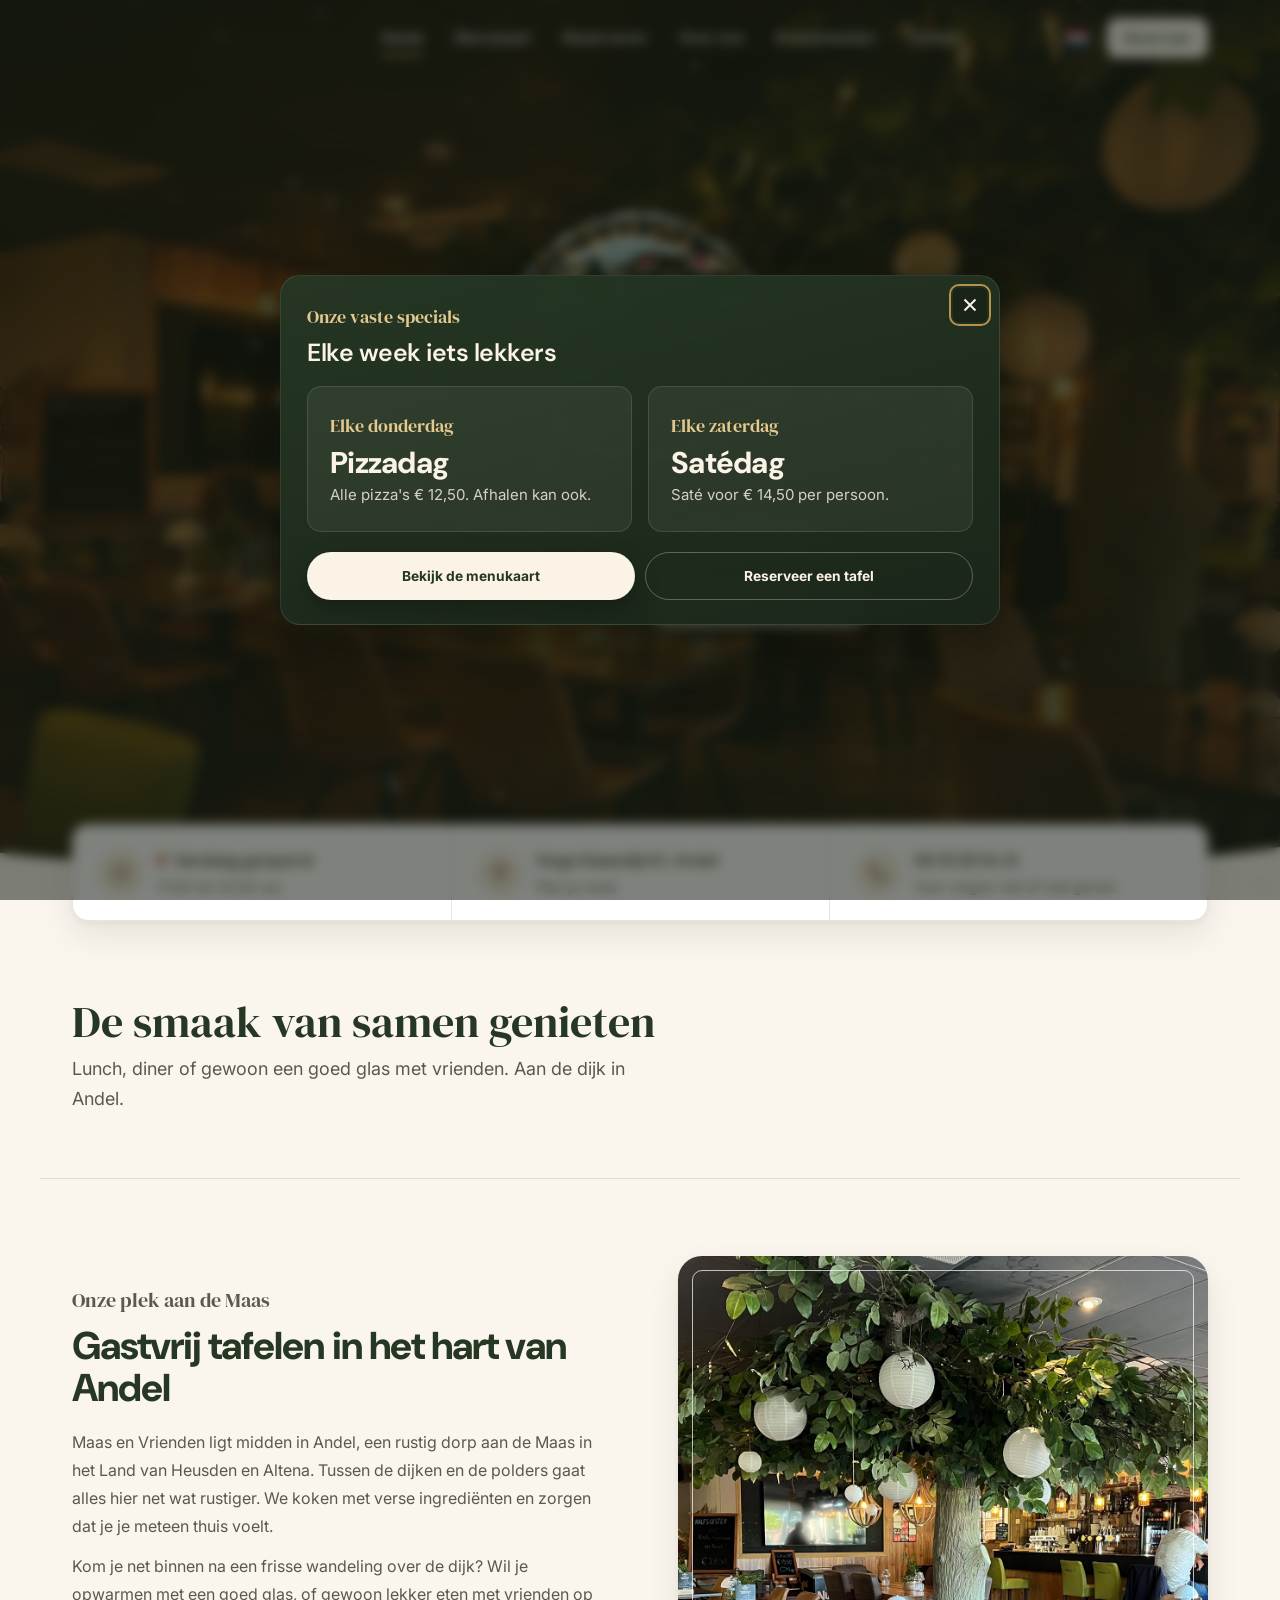
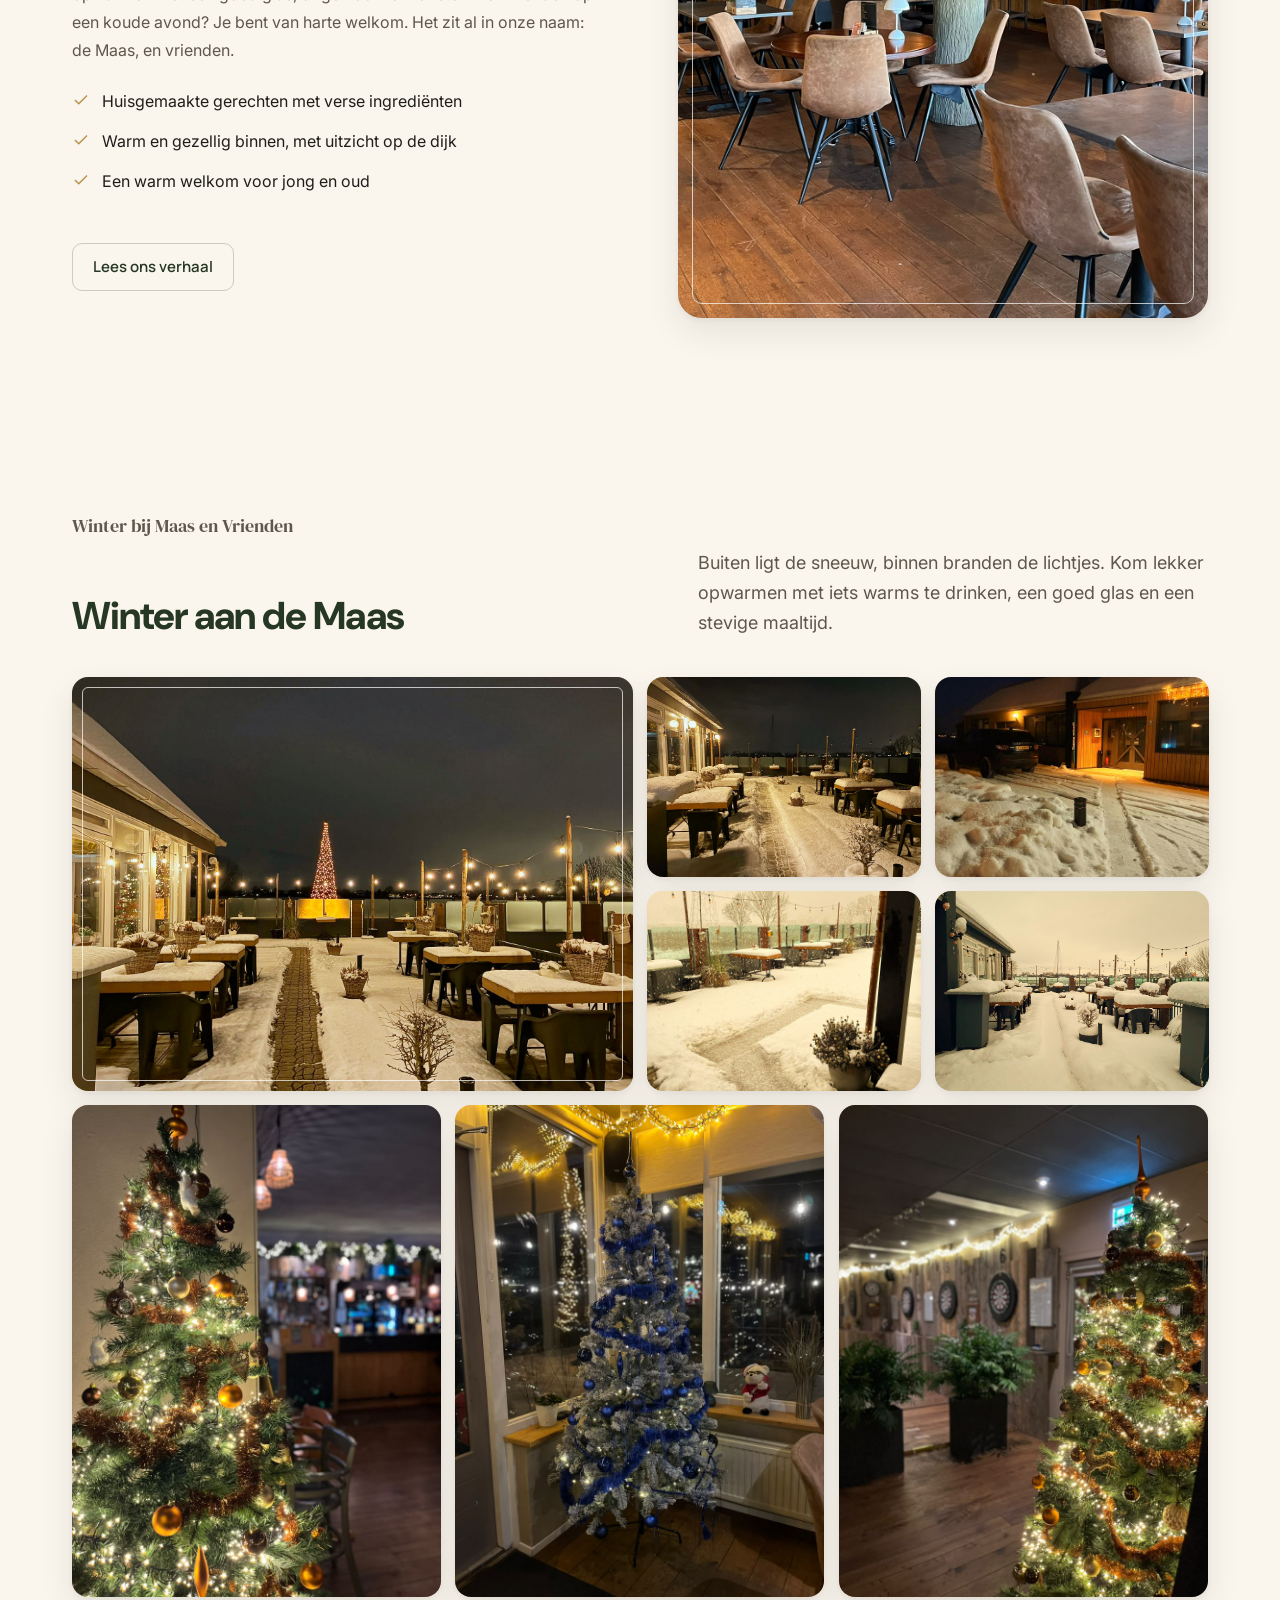
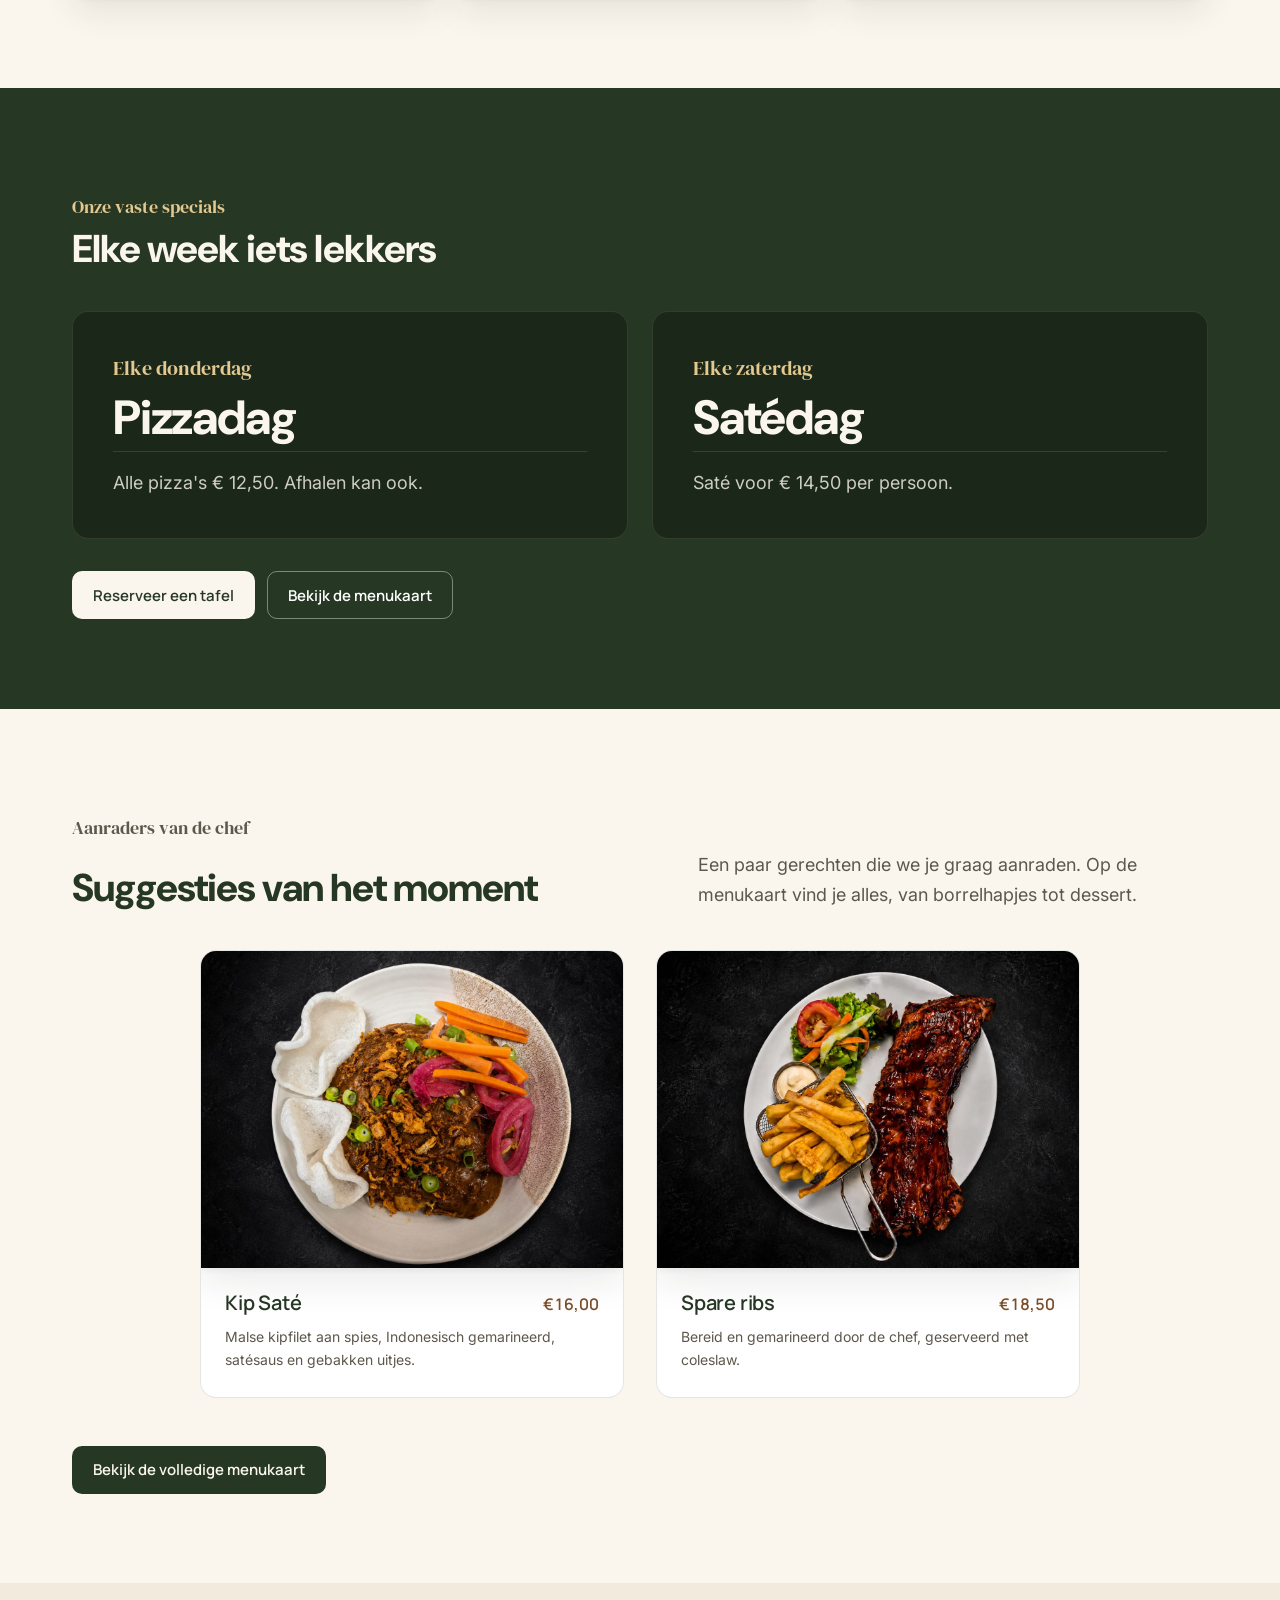
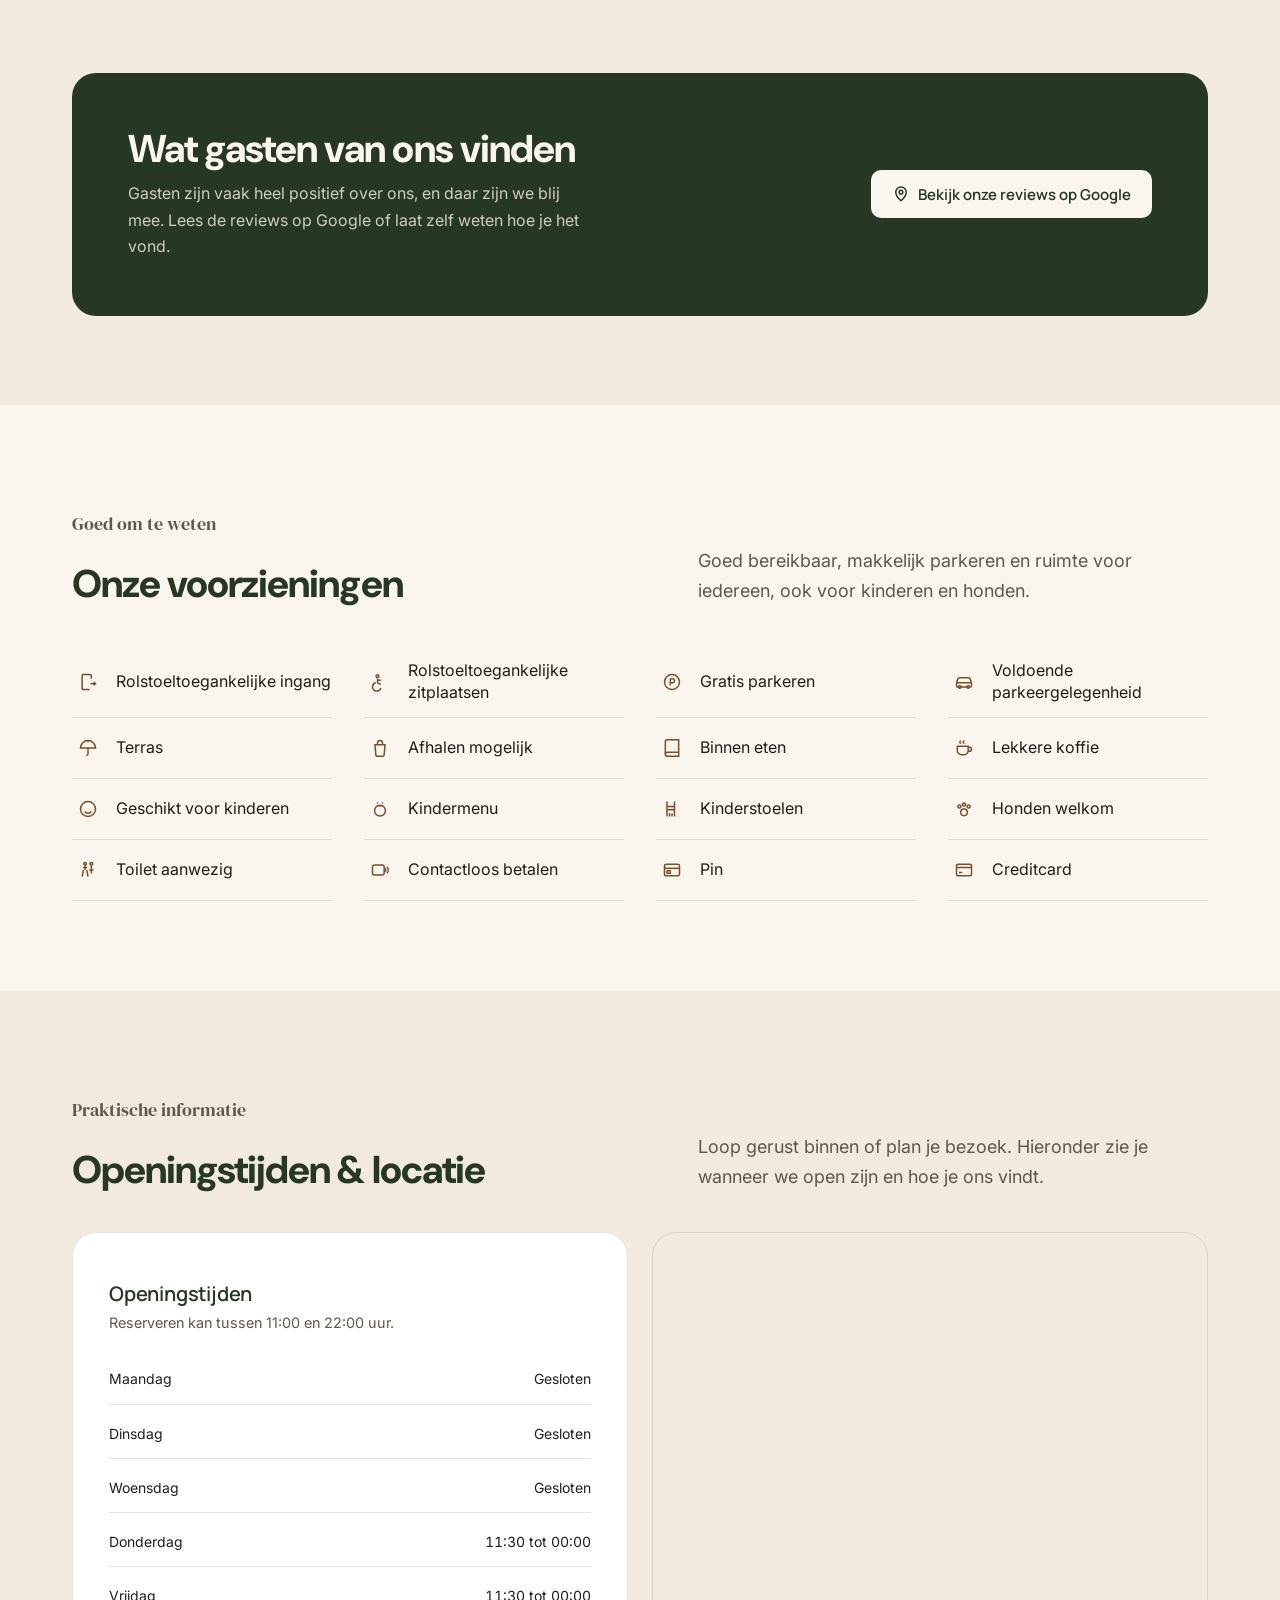
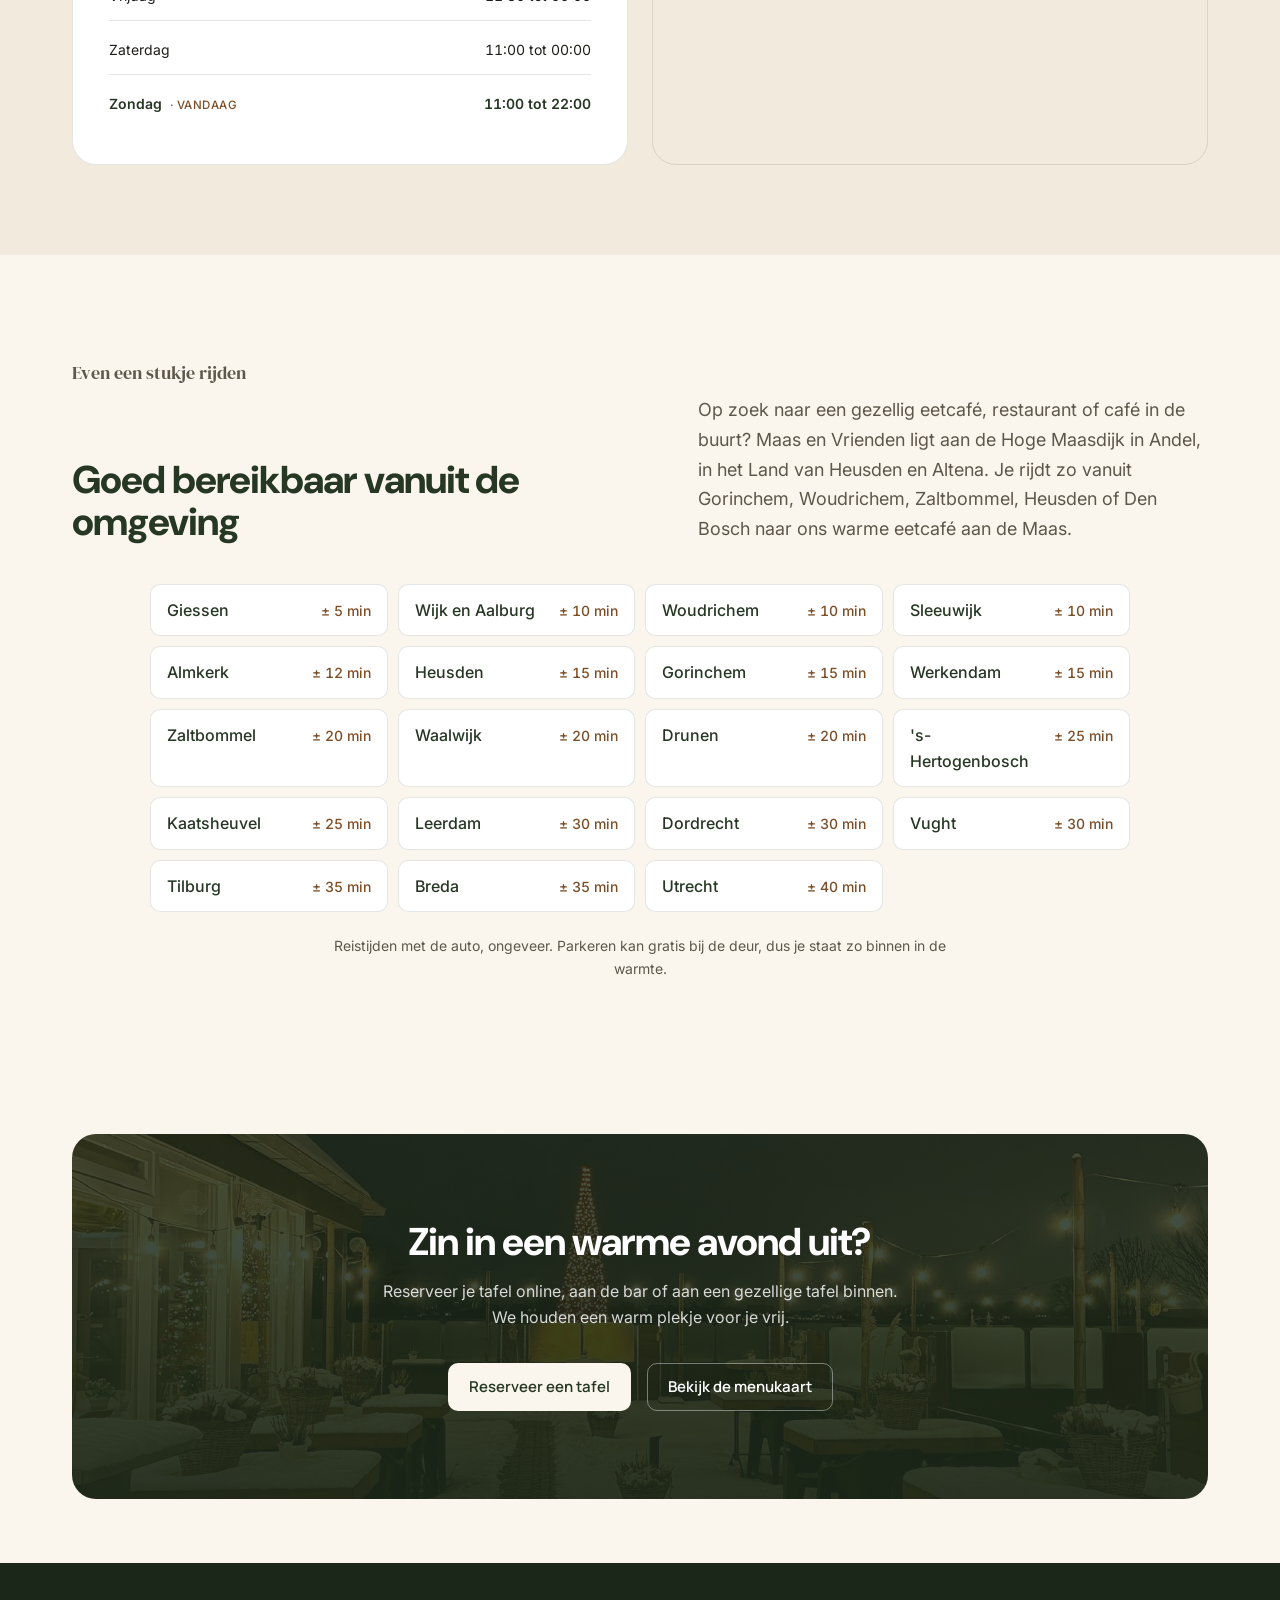
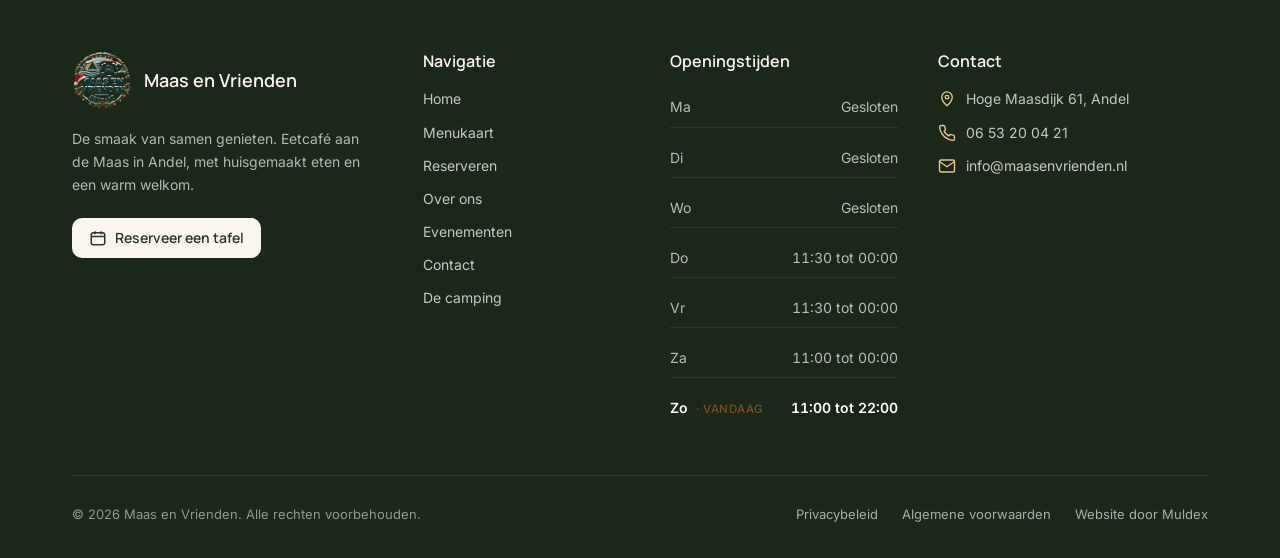
==== commit f19f55ef: "Homepage: drie kerstfoto's van binnen onder de wintergalerij Co-Authored-By: Claude Opus 5.5 <norepl" ====
--- a/index.html
+++ b/index.html
@@ -31,16 +31,16 @@
 <!-- Fonts -->
 <link rel="preconnect" href="https://fonts.googleapis.com">
 <link rel="preconnect" href="https://fonts.gstatic.com" crossorigin>
-<link href="https://fonts.googleapis.com/css2?family=Sora:wght@500;600;700&family=Inter:wght@400;500;600&family=Fraunces:ital,wght@1,500&display=swap" rel="stylesheet">
+<link href="https://fonts.googleapis.com/css2?family=DM+Sans:opsz,wght@9..40,800&family=Manrope:wght@600&family=Inter:wght@400;500;600&family=DM+Serif+Display&display=swap" rel="stylesheet">
 
 <!-- Styles -->
-<link rel="stylesheet" href="css/style.css?v=20261122">
-<link rel="stylesheet" href="css/components.css?v=20261122">
-<link rel="stylesheet" href="css/pages.css?v=20261122">
-<link rel="stylesheet" href="css/winter.css?v=20261122">
-<link rel="stylesheet" href="css/redesign.css?v=20261122">
-<link rel="stylesheet" href="css/event-popup.css?v=20261122">
-<link rel="stylesheet" href="css/specials-popup.css?v=20261122">
+<link rel="stylesheet" href="css/style.css?v=20261201">
+<link rel="stylesheet" href="css/components.css?v=20261201">
+<link rel="stylesheet" href="css/pages.css?v=20261201">
+<link rel="stylesheet" href="css/winter.css?v=20261201">
+<link rel="stylesheet" href="css/redesign.css?v=20261201">
+<link rel="stylesheet" href="css/event-popup.css?v=20261201">
+<link rel="stylesheet" href="css/specials-popup.css?v=20261201">
 
 <!-- Structured data -->
 <script type="application/ld+json">
@@ -226,6 +226,8 @@
 </head>
 <body data-page="home">
 
+<div class="page-loader" aria-hidden="true"><img src="images/logo-winter-600.png" alt="" width="600" height="575"></div>
+
 <a class="skip-link" href="#main" data-i18n="common.skipLink">Direct naar inhoud</a>
 
 <!-- ========== HEADER ========== -->
@@ -278,10 +280,8 @@
     </div>
     <div class="container home-hero-inner">
       <div class="home-hero-content">
-        <p class="hero-eyebrow" data-i18n="home.hero.eyebrow">Eetcafé aan de Maas in Andel</p>
-        <h1 id="heroTitle" class="hero-title">Maas en Vrienden</h1>
-        <p class="hero-tagline" data-i18n="home.hero.tagline">Genieten aan de Maas.</p>
-        <p class="hero-lead" data-i18n="home.hero.lead">Een warm eetcafé aan de dijk in Andel. Voor een uitgebreide lunch, een gezellig diner of gewoon een goed glas met vrienden. Schuif aan, je bent welkom.</p>
+        <h1 id="heroTitle" class="hero-logo"><img src="images/logo-winter-600.png" alt="Maas en Vrienden, eetcafé aan de Maas in Andel" width="600" height="575" fetchpriority="high"></h1>
+        <p class="hero-tagline" data-i18n="home.hero.tagline">Genieten aan de Maas</p>
         <div class="hero-buttons">
           <a href="menu.html" class="btn btn-hero-light">
             <svg width="18" height="18" viewBox="0 0 24 24" fill="none" stroke="currentColor" stroke-width="2" aria-hidden="true"><path d="M4 19.5A2.5 2.5 0 0 1 6.5 17H20"/><path d="M6.5 2H20v20H6.5A2.5 2.5 0 0 1 4 19.5v-15A2.5 2.5 0 0 1 6.5 2Z"/></svg>
@@ -294,19 +294,22 @@
         </div>
       </div>
     </div>
+    <div class="wave-divider" aria-hidden="true">
+      <svg viewBox="0 0 1440 90" preserveAspectRatio="none"><path d="M0,40 C240,90 480,0 720,20 C960,40 1200,90 1440,30 L1440,90 L0,90 Z"/></svg>
+    </div>
   </section>
 
   <!-- ========== SNELLE INFO ========== -->
   <section class="quickbar-wrap" aria-label="Praktische informatie">
     <div class="container">
       <div class="quickbar">
-        <div class="quick-item" data-status-badge>
+        <a class="quick-item" href="#contact" data-status-badge>
           <span class="quick-icon"><svg width="20" height="20" viewBox="0 0 24 24" fill="none" stroke="currentColor" stroke-width="1.8" aria-hidden="true"><circle cx="12" cy="12" r="9"/><path d="M12 7v5l3 3"/></svg></span>
           <div>
             <strong><span class="status-dot"></span><span data-status-label data-i18n="home.status.loading">Status wordt geladen…</span></strong>
             <span class="quick-sub" data-status-hours></span>
           </div>
-        </div>
+        </a>
         <a class="quick-item" href="https://www.google.com/maps/search/?api=1&amp;query=Maas%20en%20Vrienden%20Andel" target="_blank" rel="noopener">
           <span class="quick-icon"><svg width="20" height="20" viewBox="0 0 24 24" fill="none" stroke="currentColor" stroke-width="1.8" aria-hidden="true"><path d="M12 21s-7-6.5-7-11.5A7 7 0 0 1 19 9.5C19 14.5 12 21 12 21Z"/><circle cx="12" cy="9.5" r="2.4"/></svg></span>
           <div>
@@ -321,6 +324,16 @@
             <span class="quick-sub" data-i18n="home.contact.phoneNote">Voor vragen: bel of mail gerust.</span>
           </div>
         </a>
+      </div>
+    </div>
+  </section>
+
+  <!-- ========== HUISSTIJL: LOGO EN TAGLINE (zoals op de vorige site) ========== -->
+  <section class="brand-band" data-reveal>
+    <div class="container brand-band-inner">
+      <div>
+        <p class="brand-band-tagline" data-i18n="home.tagline">De smaak van samen genieten</p>
+        <p class="brand-band-line" data-i18n="home.brand.line">Lunch, diner of gewoon een goed glas met vrienden. Aan de dijk in Andel.</p>
       </div>
     </div>
   </section>
@@ -382,6 +395,52 @@
           <img src="images/winter-terras-4.jpg" alt="Terras van Maas en Vrienden onder een dik pak sneeuw" loading="lazy">
           <div class="placeholder-content"><span class="caption" data-i18n="home.winter.c4">Winter aan de dijk</span></div>
         </div>
+      </div>
+      <div class="gallery-binnen">
+        <div class="photo-frame" data-reveal data-reveal-delay="0">
+          <img src="images/winter-binnen-bar.jpg" alt="Kerstboom met gouden ballen en lichtjes, met de bar op de achtergrond" width="768" height="1024" loading="lazy">
+          <div class="placeholder-content"><span class="caption" data-i18n="home.winter.c6">Kerst aan de bar</span></div>
+        </div>
+        <div class="photo-frame" data-reveal data-reveal-delay="1">
+          <img src="images/winter-binnen-raam.jpg" alt="Witte kerstboom met blauwe ballen bij het raam, buiten de lichtjes op het terras" width="768" height="1024" loading="lazy">
+          <div class="placeholder-content"><span class="caption" data-i18n="home.winter.c7">Kerstboom bij het raam</span></div>
+        </div>
+        <div class="photo-frame" data-reveal data-reveal-delay="2">
+          <img src="images/winter-binnen-darts.jpg" alt="Kerstboom met gouden ballen en lichtjes bij de dartborden" width="768" height="1024" loading="lazy">
+          <div class="placeholder-content"><span class="caption" data-i18n="home.winter.c8">Lichtjes bij de darthoek</span></div>
+        </div>
+      </div>
+    </div>
+  </section>
+
+  <!-- ========== VASTE WEEKSPECIALS ========== -->
+  <section class="section weekly-section" data-reveal>
+    <div class="container">
+      <div class="section-head center">
+        <p class="eyebrow" data-i18n="specials.eyebrow">Onze vaste specials</p>
+        <h2 data-i18n="specials.title">Elke week iets lekkers</h2>
+      </div>
+      <div class="weekly-grid">
+        <article class="weekly-card" data-weekday="4">
+          <div class="weekly-body">
+            <span class="weekly-today" hidden></span>
+            <p class="weekly-day" data-i18n="specials.thu.day">Elke donderdag</p>
+            <h3 data-i18n="specials.thu.title">Pizzadag</h3>
+            <p class="weekly-desc" data-i18n="specials.thu.desc">Alle pizza's € 12,50. Afhalen kan ook.</p>
+          </div>
+        </article>
+        <article class="weekly-card" data-weekday="6">
+          <div class="weekly-body">
+            <span class="weekly-today" hidden></span>
+            <p class="weekly-day" data-i18n="specials.sat.day">Elke zaterdag</p>
+            <h3 data-i18n="specials.sat.title">Satédag</h3>
+            <p class="weekly-desc" data-i18n="specials.sat.desc">Saté voor € 14,50 per persoon.</p>
+          </div>
+        </article>
+      </div>
+      <div class="weekly-actions">
+        <a href="reserveren.html" class="btn btn-on-dark" data-i18n="specials.reserve">Reserveer een tafel</a>
+        <a href="menu.html" class="btn btn-outline-on-dark" data-i18n="specials.cta">Bekijk de menukaart</a>
       </div>
     </div>
   </section>
@@ -661,12 +720,12 @@
   <svg width="20" height="20" viewBox="0 0 24 24" fill="none" stroke="currentColor" stroke-width="2"><path d="M12 19V5M5 12l7-7 7 7"/></svg>
 </button>
 
-<script src="js/i18n.js?v=20261122" defer></script>
-<script src="js/hours.js?v=20261122" defer></script>
-<script src="js/events-data.js?v=20261122" defer></script>
-<script src="js/event-popup.js?v=20261122" defer></script>
-<script src="js/specials-popup.js?v=20261122" defer></script>
-<script src="js/main.js?v=20261122" defer></script>
-<script src="js/winter.js?v=20261122" defer></script>
+<script src="js/i18n.js?v=20261201" defer></script>
+<script src="js/hours.js?v=20261201" defer></script>
+<script src="js/events-data.js?v=20261201" defer></script>
+<script src="js/event-popup.js?v=20261201" defer></script>
+<script src="js/specials-popup.js?v=20261201" defer></script>
+<script src="js/main.js?v=20261201" defer></script>
+<script src="js/winter.js?v=20261201" defer></script>
 </body>
 </html>
--- a/css/redesign.css
+++ b/css/redesign.css
@@ -2,7 +2,8 @@
    Maas en Vrienden - Redesign 2026
    Laatste laag over style.css, components.css en pages.css.
    Rustig, warm en modern: donkergroen, crème, beige en aardetinten,
-   Sora voor koppen, Inter voor tekst, Fraunces cursief als accent.
+   DM Sans 800 voor titels, Manrope 600 voor tussenkoppen, Inter voor
+   tekst en DM Serif Display als rustig accent.
    ========================================================= */
 
 :root {
@@ -24,9 +25,10 @@
   --color-line: rgba(38, 55, 36, 0.12);
   --color-card: #FFFFFF;
 
-  --font-display: "Sora", "Segoe UI", system-ui, sans-serif;
+  --font-display: "DM Sans", "Segoe UI", system-ui, sans-serif;
+  --font-heading: "Manrope", "Segoe UI", system-ui, sans-serif;
   --font-body: "Inter", "Segoe UI", system-ui, sans-serif;
-  --font-accent: "Fraunces", Georgia, serif;
+  --font-accent: "DM Serif Display", Georgia, serif;
   --font-script: var(--font-accent);
 
   --radius-sm: 10px;
@@ -637,3 +639,517 @@
 /* Pop-ups volgen de nieuwe letters */
 .event-popup, .special-card { font-family: var(--font-body); }
 .event-popup-title, .special-card-title { font-family: var(--font-display); letter-spacing: -0.02em; }
+
+/* =========================================================
+   Typografie, knoppen en opbouw (vaste schaal)
+   Titels: DM Sans 800 · Tussenkoppen: Manrope 600
+   Tekst: Inter 400/500 · Accent: DM Serif Display (rechtop)
+   Groottes: 13 · 14 · 16 · 18 · 20 · 24 · titels via clamp
+   ========================================================= */
+:root {
+  --ease: cubic-bezier(0.22, 1, 0.36, 1);
+  --fs-xs: 0.8125rem;   /* 13 */
+  --fs-sm: 0.875rem;    /* 14 */
+  --fs-base: 1rem;      /* 16 */
+  --fs-md: 1.125rem;    /* 18 */
+  --fs-lg: 1.25rem;     /* 20 */
+  --fs-xl: 1.5rem;      /* 24 */
+}
+
+body { font-size: 16px; line-height: 1.65; font-weight: 400; }
+p { font-size: var(--fs-base); }
+
+h1, h2 {
+  font-family: var(--font-display);
+  font-weight: 800;
+  line-height: 1.08;
+  letter-spacing: -0.025em;
+  color: var(--color-dark);
+}
+h1 { font-size: clamp(2.25rem, 2.2vw + 1.5rem, 3.5rem); }
+h2 { font-size: clamp(1.875rem, 1.4vw + 1.3rem, 2.5rem); }
+h3, h4 {
+  font-family: var(--font-heading);
+  font-weight: 600;
+  line-height: 1.3;
+  letter-spacing: -0.01em;
+  color: var(--color-dark);
+}
+h3 { font-size: var(--fs-lg); }
+h4 { font-size: var(--fs-md); }
+strong, b { font-weight: 600; }
+
+/* Klein label boven een kop: geen hoofdletters meer, wel een warm accent */
+.eyebrow,
+.hero-eyebrow {
+  display: block;
+  font-family: var(--font-accent);
+  font-weight: 400;
+  font-size: var(--fs-lg);
+  line-height: 1.3;
+  letter-spacing: 0;
+  text-transform: none;
+  color: var(--color-wood);
+  margin-bottom: 8px;
+}
+.eyebrow::before, .hero-eyebrow::before { display: none; }
+.hero-eyebrow { color: var(--color-gold-light); margin-bottom: 12px; }
+.page-banner.has-photo .eyebrow { color: var(--color-gold-light); }
+.script-accent { font-family: var(--font-accent); font-style: normal; font-size: 1.1em; }
+.lead, .section-head p, .page-banner p.lead { font-size: var(--fs-md); line-height: 1.65; }
+
+/* Header */
+.brand-name { font-family: var(--font-heading); font-weight: 600; font-size: var(--fs-md); letter-spacing: -0.01em; }
+.brand-sub { font-size: var(--fs-xs); letter-spacing: 0; }
+.site-header .nav-link { font-size: 0.9375rem; font-weight: 500; }
+.site-header .nav-link.is-active { font-weight: 500; }
+.lang-current { font-weight: 500; font-size: var(--fs-sm); }
+.lang-option { font-weight: 500; }
+@media (max-width: 1180px) { .site-header .nav-link { font-size: var(--fs-sm); } }
+@media (max-width: 1024px) {
+  .site-header .nav-link { font-family: var(--font-heading); font-weight: 600; font-size: var(--fs-lg); }
+}
+
+/* Hero */
+.hero-title {
+  font-family: var(--font-display);
+  font-weight: 800;
+  text-transform: none;
+  font-size: clamp(2.75rem, 4vw + 1.25rem, 4.5rem);
+  letter-spacing: -0.035em;
+  line-height: 1;
+}
+.hero-tagline {
+  font-family: var(--font-accent);
+  font-style: normal;
+  font-weight: 400;
+  font-size: clamp(1.5rem, 1vw + 1.1rem, 2rem);
+  line-height: 1.2;
+  margin-top: 12px;
+}
+.hero-lead { font-size: var(--fs-md); line-height: 1.65; margin-top: 20px; }
+.hero-buttons { margin-top: 32px; gap: 12px; }
+
+/* Quickbar */
+.quick-item strong { font-family: var(--font-heading); font-weight: 600; font-size: var(--fs-base); }
+.quick-sub { font-size: var(--fs-sm); }
+
+/* Kaarten, prijzen en meta */
+.suggestion-top h3, .agenda-title, .menu-item-info h3 { font-family: var(--font-heading); font-weight: 600; }
+.suggestion-top h3 { font-size: var(--fs-lg); }
+.agenda-title { font-size: var(--fs-md); }
+.menu-item-info h3 { font-size: var(--fs-base); }
+.suggestion-price, .menu-item-price {
+  font-family: var(--font-heading);
+  font-weight: 600;
+  font-size: var(--fs-base);
+  font-variant-numeric: tabular-nums;
+}
+.suggestion-body p, .menu-item-info p { font-size: var(--fs-sm); }
+.agenda-date .d, .event-date-badge .day { font-family: var(--font-display); font-weight: 800; font-variant-numeric: tabular-nums; }
+.agenda-date .m, .event-date-badge .month { text-transform: none; letter-spacing: 0; font-weight: 500; font-size: var(--fs-xs); }
+.agenda-cat { text-transform: none; letter-spacing: 0; font-weight: 500; font-size: var(--fs-xs); }
+.agenda-meta { font-size: var(--fs-sm); }
+.tag { font-size: var(--fs-xs); font-weight: 500; letter-spacing: 0; text-transform: none; }
+.photo-frame .placeholder-content .sub { text-transform: none; letter-spacing: 0; }
+.caption { font-weight: 500; font-size: var(--fs-sm); }
+.hours-row, .hours-day, .hours-time { font-size: var(--fs-sm); font-variant-numeric: tabular-nums; }
+.hours-row.is-today, .hours-row.is-today * { font-weight: 600; }
+.nearby-place { font-size: var(--fs-base); font-weight: 500; }
+.nearby-time { font-size: var(--fs-sm); font-weight: 500; font-variant-numeric: tabular-nums; }
+.nearby-note { font-size: var(--fs-sm); }
+.timeline-item .year { font-family: var(--font-heading); letter-spacing: 0; }
+.field label { font-family: var(--font-body); font-weight: 500; font-size: var(--fs-sm); }
+.contact-card h2 { font-size: var(--fs-xl); }
+.contact-line .label { text-transform: none; letter-spacing: 0; font-weight: 500; font-size: var(--fs-sm); }
+.contact-line a, .contact-line .value { font-family: var(--font-heading); font-weight: 600; font-size: var(--fs-md); }
+.contact-line .note { font-size: var(--fs-sm); }
+.menu-category-head h2 { font-size: clamp(1.5rem, 1vw + 1.1rem, 2rem); }
+.menu-filter-btn, .menu-diet-btn { font-size: var(--fs-sm); font-weight: 500; }
+
+/* Footer */
+.footer-brand span { font-family: var(--font-heading); font-weight: 600; font-size: var(--fs-md); }
+.footer-col h4 {
+  font-family: var(--font-heading);
+  font-weight: 600;
+  font-size: var(--fs-base);
+  letter-spacing: 0;
+  text-transform: none;
+  color: var(--color-bg);
+  margin-bottom: 16px;
+}
+.footer-about p, .footer-col a, .footer-col li { font-size: var(--fs-sm); }
+.footer-bottom { font-size: var(--fs-xs); }
+.event-popup-title, .special-card-title { font-family: var(--font-display); font-weight: 800; letter-spacing: -0.02em; }
+
+/* ---------- Knoppen: twee soorten, twee maten ----------
+   gevuld:      .btn-primary, .btn-on-dark, .btn-hero-solid
+   dunne rand:  .btn-outline, .btn-outline-on-dark, .btn-hero-light */
+.btn {
+  display: inline-flex;
+  align-items: center;
+  justify-content: center;
+  gap: 8px;
+  min-height: 48px;
+  padding: 0 20px;
+  border-radius: 10px;
+  border: 1px solid transparent;
+  font-family: var(--font-heading);
+  font-weight: 600;
+  font-size: 0.9375rem;
+  line-height: 1;
+  letter-spacing: 0;
+  text-transform: none;
+  box-shadow: none;
+  transform: none;
+  transition: background-color 160ms var(--ease), border-color 160ms var(--ease), color 160ms var(--ease), transform 120ms var(--ease);
+}
+.btn svg { width: 18px; height: 18px; flex-shrink: 0; }
+.btn:hover { transform: none; box-shadow: none; }
+.btn:active { transform: scale(0.98); }
+.btn:focus-visible { outline: 2px solid var(--color-gold); outline-offset: 2px; }
+
+.btn-primary { background: var(--color-dark); color: var(--color-bg); }
+.btn-primary:hover { background: var(--color-dark-600); color: var(--color-bg); }
+
+.btn-outline { background: transparent; color: var(--color-dark); border-color: rgba(38, 55, 36, 0.22); }
+.btn-outline:hover { background: rgba(38, 55, 36, 0.06); color: var(--color-dark); border-color: rgba(38, 55, 36, 0.32); }
+
+.btn-on-dark, .btn-hero-solid { background: var(--color-bg); color: var(--color-dark); }
+.btn-on-dark:hover, .btn-hero-solid:hover { background: #fff; color: var(--color-dark); }
+
+.btn-outline-on-dark, .btn-hero-light {
+  background: transparent;
+  color: #fff;
+  border-color: rgba(255, 255, 255, 0.4);
+  backdrop-filter: none;
+  -webkit-backdrop-filter: none;
+}
+.btn-outline-on-dark:hover, .btn-hero-light:hover { background: rgba(255, 255, 255, 0.1); border-color: rgba(255, 255, 255, 0.6); color: #fff; }
+
+.btn-sm, .header-cta { min-height: 40px; padding: 0 16px; font-size: var(--fs-sm); }
+.nav-mobile-cta { min-height: 48px; }
+@media (max-width: 520px) { .header-cta { min-height: 40px; padding: 0 14px; font-size: var(--fs-sm); } }
+
+.back-to-top { width: 48px; height: 48px; border-radius: 10px; box-shadow: var(--shadow-sm); }
+
+/* ---------- Opbouw: koppen links, toelichting ernaast ----------
+   In plaats van label + gecentreerde kop + gecentreerd tekstje
+   staat de kop links en de toelichting rechts ernaast. */
+.section { padding-block: clamp(64px, 7vw, 96px); }
+.section-head { margin-bottom: 40px; }
+.section-head.center {
+  max-width: none;
+  margin-inline: 0;
+  text-align: left;
+}
+@media (min-width: 900px) {
+  .section-head.center {
+    display: grid;
+    grid-template-columns: minmax(0, 1.1fr) minmax(0, 1fr);
+    column-gap: 64px;
+    align-items: end;
+  }
+  .section-head.center > .eyebrow { grid-column: 1; grid-row: 1; }
+  .section-head.center > h2 { grid-column: 1; grid-row: 2; }
+  .section-head.center > p:not(.eyebrow) { grid-column: 2; grid-row: 2; margin-top: 0; max-width: 52ch; }
+}
+.section-head h2 + p { margin-top: 12px; }
+.text-center.mt-lg { text-align: left; }
+.section-head-row { margin-bottom: 40px; }
+
+/* Voorzieningen: een rustige lijst in plaats van 16 tegels */
+.amenities-grid { grid-template-columns: repeat(4, 1fr); gap: 0 32px; }
+.amenity-item {
+  gap: 12px;
+  padding: 14px 0;
+  background: none;
+  border: 0;
+  border-bottom: 1px solid var(--color-line);
+  border-radius: 0;
+}
+.amenity-item:hover { border-color: var(--color-line); }
+.amenity-item .icon-badge { width: 32px; height: 32px; background: none; border-radius: 0; color: var(--color-wood); }
+.amenity-item:hover .icon-badge { background: none; }
+.amenity-item .icon-badge svg { width: 20px; height: 20px; }
+.amenity-item span:not(.icon-badge) { font-size: var(--fs-base); font-weight: 400; }
+@media (max-width: 900px) { .amenities-grid { grid-template-columns: repeat(2, 1fr); } }
+@media (max-width: 480px) { .amenities-grid { grid-template-columns: 1fr; } }
+
+/* Paginabanners: links uitgelijnd, zoals de hero */
+.page-banner { text-align: left; }
+.page-banner .container { max-width: var(--container-w); }
+.page-banner .container > * { max-width: 680px; }
+.page-banner .eyebrow { justify-content: flex-start !important; }
+
+/* Kaarten bewegen niet meer bij hover, alleen de rand wordt iets sterker */
+.card, .agenda-card { transition: border-color 160ms var(--ease); }
+.card:hover, .agenda-card:hover { transform: none; box-shadow: none; border-color: rgba(38, 55, 36, 0.24); }
+
+/* De grote reserveerknop hoort alleen in het mobiele menu */
+@media (min-width: 1025px) { .nav-mobile-cta { display: none; } }
+
+/* Laatste losse groottes naar de schaal */
+.photo-frame .caption { font-size: var(--fs-sm); font-weight: 500; }
+.photo-frame .placeholder-content .sub { font-size: var(--fs-xs); }
+ul.checklist li, ul.checklist li span { font-size: var(--fs-base); }
+
+/* Vaste reserveerknop onderin op mobiel (naast terug-naar-boven) */
+.mobile-reserve { display: none; }
+@media (max-width: 768px) {
+  .mobile-reserve {
+    display: inline-flex;
+    position: fixed;
+    left: 16px;
+    right: 76px;
+    bottom: 16px;
+    z-index: 60;
+    box-shadow: 0 8px 24px rgba(27, 39, 25, 0.22);
+    opacity: 0;
+    transform: translateY(12px);
+    pointer-events: none;
+    transition: opacity 220ms var(--ease), transform 220ms var(--ease), background-color 160ms var(--ease);
+  }
+  .mobile-reserve.is-visible { opacity: 1; transform: none; pointer-events: auto; }
+  body.nav-open .mobile-reserve { opacity: 0; pointer-events: none; }
+  .back-to-top { bottom: 16px; right: 16px; }
+}
+
+/* =========================================================
+   Terug van de vorige site + inspiratie
+   ========================================================= */
+
+/* Golfrand onder de hero en de paginabanners (vorige site) */
+.page-banner .wave-divider,
+.home-hero .wave-divider {
+  display: block;
+  position: absolute;
+  left: 0; right: 0; bottom: -1px;
+  height: clamp(28px, 4vw, 56px);
+  z-index: 1;
+  pointer-events: none;
+}
+.wave-divider svg { display: block; width: 100%; height: 100%; }
+.wave-divider path { fill: var(--color-bg); }
+.home-hero-inner { padding-bottom: 160px; }
+
+/* Logo en tagline, zoals bovenaan de vorige site */
+.brand-band { padding-block: clamp(48px, 6vw, 80px) 0; }
+.brand-band-inner {
+  display: flex;
+  align-items: center;
+  gap: clamp(20px, 4vw, 40px);
+  padding-bottom: clamp(40px, 5vw, 64px);
+  border-bottom: 1px solid var(--color-line);
+}
+.brand-band img { width: clamp(96px, 10vw, 128px); height: auto; flex-shrink: 0; }
+.brand-band-tagline {
+  font-family: var(--font-accent);
+  font-weight: 400;
+  font-size: clamp(1.75rem, 2.2vw + 1rem, 2.75rem);
+  line-height: 1.1;
+  color: var(--color-dark);
+}
+.brand-band-line { margin-top: 8px; font-size: var(--fs-md); color: var(--color-text-muted); max-width: 52ch; }
+.brand-band + .section { padding-top: clamp(48px, 6vw, 80px); }
+@media (max-width: 560px) {
+  .brand-band-inner { flex-direction: column; align-items: flex-start; }
+}
+
+/* Dunne lijst in de foto, zoals bij een bistro-ansichtkaart */
+.split-media .photo-frame,
+.gallery-grid .photo-frame:first-child { position: relative; }
+.split-media .photo-frame::after,
+.gallery-grid .photo-frame:first-child::after {
+  content: "";
+  position: absolute;
+  inset: 14px;
+  border: 1px solid rgba(255, 255, 255, 0.7);
+  border-radius: calc(var(--radius-lg) - 14px);
+  pointer-events: none;
+  z-index: 2;
+}
+.gallery-grid .photo-frame:first-child::after { border-radius: calc(var(--radius-md) - 10px); inset: 10px; }
+
+/* Vaste weekspecials: donkergroen blok, zoals de pop-up van de vorige site */
+.weekly-section { background: var(--color-dark); color: var(--color-bg); }
+.weekly-section h2 { color: var(--color-bg); }
+.weekly-section .eyebrow { color: var(--color-gold-light); }
+.weekly-grid { display: grid; grid-template-columns: repeat(2, minmax(0, 1fr)); gap: 24px; }
+.weekly-card {
+  position: relative;
+  display: grid;
+  grid-template-columns: minmax(0, 0.9fr) minmax(0, 1fr);
+  background: var(--color-dark-700);
+  border: 1px solid rgba(250, 246, 238, 0.1);
+  border-radius: var(--radius-md);
+  overflow: hidden;
+}
+.weekly-card.is-today { border-color: rgba(227, 200, 143, 0.6); }
+.weekly-media { display: block; aspect-ratio: 1 / 1; overflow: hidden; background: var(--color-dark-600); }
+.weekly-media img { width: 100%; height: 100%; object-fit: cover; transition: transform 600ms var(--ease); }
+.weekly-media:hover img { transform: scale(1.03); }
+.weekly-body { display: flex; flex-direction: column; justify-content: center; gap: 8px; padding: clamp(20px, 3vw, 32px); }
+.weekly-day { font-family: var(--font-accent); font-size: var(--fs-lg); color: var(--color-gold-light); }
+.weekly-body h3 { font-family: var(--font-display); font-weight: 800; font-size: clamp(1.75rem, 1.4vw + 1.2rem, 2.25rem); letter-spacing: -0.025em; line-height: 1.05; color: var(--color-bg); }
+.weekly-desc { color: rgba(250, 246, 238, 0.8); font-size: var(--fs-base); }
+.weekly-today {
+  align-self: flex-start;
+  padding: 4px 10px;
+  border-radius: 6px;
+  background: var(--color-gold-light);
+  color: var(--color-dark);
+  font-family: var(--font-heading);
+  font-weight: 600;
+  font-size: var(--fs-xs);
+}
+.weekly-actions { display: flex; flex-wrap: wrap; gap: 12px; margin-top: 32px; }
+@media (max-width: 900px) { .weekly-grid { grid-template-columns: 1fr; } }
+@media (max-width: 480px) {
+  .weekly-card { grid-template-columns: 1fr; }
+  .weekly-media { aspect-ratio: 4 / 3; }
+  .weekly-actions .btn { flex: 1 1 100%; }
+}
+@media (max-width: 700px) { .home-hero-inner { padding-bottom: 112px; } }
+
+/* Weekspecials zonder posters: alleen dag, naam en prijs */
+.weekly-card { grid-template-columns: 1fr; }
+.weekly-body { justify-content: flex-start; gap: 8px; padding: clamp(28px, 4vw, 40px); min-height: 220px; }
+.weekly-body h3 { font-size: clamp(2.25rem, 2.4vw + 1.2rem, 3rem); }
+.weekly-desc { font-size: var(--fs-md); margin-top: auto; padding-top: 16px; border-top: 1px solid rgba(250, 246, 238, 0.12); }
+@media (max-width: 480px) { .weekly-body { min-height: 0; } }
+
+/* Pop-ups: label zoals de rest van de site, geen hoofdletters */
+.event-popup .event-popup-eyebrow { font-family: var(--font-accent); font-weight: 400; font-size: var(--fs-md); letter-spacing: 0; text-transform: none; color: var(--color-gold-light); }
+.event-popup .event-popup-eyebrow::before { display: none; }
+
+/* =========================================================
+   Homepage: logo, foto en header als één geheel
+   Zoals bij Roels en Tante Pietje staat het logo groot in het
+   midden. De header ligt transparant over de foto; het kleine
+   logo verschijnt pas in de header als je naar beneden scrolt.
+   ========================================================= */
+body[data-page="home"] .home-hero { margin-top: calc(-1 * var(--header-h)); }
+
+body[data-page="home"] .site-header:not(.is-scrolled) {
+  background: transparent;
+  backdrop-filter: none;
+  -webkit-backdrop-filter: none;
+  border-bottom-color: transparent;
+  box-shadow: none;
+}
+body[data-page="home"] .site-header .brand { transition: opacity 220ms var(--ease), visibility 0s linear 0s; }
+body[data-page="home"] .site-header:not(.is-scrolled) .brand { opacity: 0; visibility: hidden; transition: opacity 220ms var(--ease), visibility 0s linear 220ms; }
+
+@media (min-width: 1025px) {
+  body[data-page="home"] .site-header:not(.is-scrolled) .nav-link { color: rgba(255, 255, 255, 0.88); }
+  body[data-page="home"] .site-header:not(.is-scrolled) .nav-link:hover { color: #fff; background: rgba(255, 255, 255, 0.1); }
+  body[data-page="home"] .site-header:not(.is-scrolled) .nav-link.is-active { color: #fff; }
+  body[data-page="home"] .site-header:not(.is-scrolled) .nav-link::after { background: var(--color-gold-light); }
+}
+body[data-page="home"] .site-header:not(.is-scrolled) .lang-current { border-color: rgba(255, 255, 255, 0.35); }
+body[data-page="home"] .site-header:not(.is-scrolled) .header-cta { background: var(--color-bg); color: var(--color-dark); }
+body[data-page="home"] .site-header:not(.is-scrolled) .header-cta:hover { background: #fff; }
+body[data-page="home"] .site-header:not(.is-scrolled) .nav-toggle { border-color: rgba(255, 255, 255, 0.35); }
+body[data-page="home"] .site-header:not(.is-scrolled) .nav-toggle span { background: #fff; }
+
+/* Met het mobiele menu open is de header altijd gewoon licht */
+body.nav-open[data-page="home"] .site-header {
+  background: var(--color-bg);
+  border-bottom-color: var(--color-line);
+}
+body.nav-open[data-page="home"] .site-header .brand { opacity: 1; visibility: visible; }
+body.nav-open[data-page="home"] .site-header .nav-toggle { border-color: var(--color-line); }
+body.nav-open[data-page="home"] .site-header .nav-toggle span { background: var(--color-dark); }
+body.nav-open[data-page="home"] .site-header .header-cta { background: var(--color-dark); color: var(--color-bg); }
+body.nav-open[data-page="home"] .site-header .lang-current { border-color: var(--color-line); }
+
+/* Hero: logo, één regel, twee knoppen */
+.home-hero { min-height: min(100vh, 880px); align-items: center; }
+.home-hero-media::after {
+  background:
+    radial-gradient(ellipse 55% 50% at 50% 45%, rgba(20, 29, 18, 0.5) 0%, rgba(20, 29, 18, 0) 70%),
+    linear-gradient(180deg, rgba(20, 29, 18, 0.6) 0%, rgba(20, 29, 18, 0.4) 45%, rgba(20, 29, 18, 0.72) 100%);
+}
+.home-hero-media img { object-position: 55% 50%; }
+.home-hero-inner {
+  width: 100%;
+  padding-top: calc(var(--header-h) + 40px);
+  padding-bottom: 160px;
+}
+.home-hero-content {
+  max-width: 640px;
+  margin-inline: auto;
+  display: flex;
+  flex-direction: column;
+  align-items: center;
+  text-align: center;
+}
+.hero-logo { margin: 0; line-height: 0; }
+.hero-logo img {
+  width: clamp(200px, 22vw, 300px);
+  height: auto;
+  filter: drop-shadow(0 12px 32px rgba(0, 0, 0, 0.35));
+}
+.home-hero .hero-tagline {
+  margin-top: 20px;
+  font-size: clamp(1.75rem, 1.6vw + 1.1rem, 2.5rem);
+  color: var(--color-bg);
+}
+.home-hero .hero-buttons { justify-content: center; margin-top: 32px; }
+
+@media (max-width: 700px) {
+  .home-hero { min-height: 0; }
+  .home-hero-media::after {
+    background: linear-gradient(180deg, rgba(20, 29, 18, 0.6) 0%, rgba(20, 29, 18, 0.45) 45%, rgba(20, 29, 18, 0.8) 100%);
+  }
+  .home-hero-inner { padding-top: calc(var(--header-h) + 32px); padding-bottom: 112px; }
+  .hero-logo img { width: clamp(180px, 52vw, 230px); }
+  .home-hero .hero-buttons { width: 100%; }
+}
+
+/* De band onder de hero heeft geen eigen logo meer */
+.brand-band-inner { display: block; }
+
+/* =========================================================
+   Laadscherm: beige scherm met draaiend logo
+   Komt pas na 300 ms in beeld, zodat snelle pagina's niet knipperen.
+   Verdwijnt zodra de pagina geladen is (js/main.js) en uiterlijk na 8 s.
+   ========================================================= */
+.page-loader {
+  position: fixed;
+  inset: 0;
+  z-index: 9999;
+  display: grid;
+  place-items: center;
+  background: var(--color-bg);
+  opacity: 0;
+  animation: loaderIn 200ms var(--ease) 300ms forwards, loaderOut 400ms var(--ease) 8s forwards;
+}
+.page-loader img {
+  width: clamp(120px, 18vw, 168px);
+  height: auto;
+  animation: loaderSpin 2.4s linear infinite;
+}
+html.is-loaded .page-loader {
+  animation: none;
+  opacity: 0;
+  visibility: hidden;
+  pointer-events: none;
+  transition: opacity 300ms var(--ease), visibility 0s linear 300ms;
+}
+@keyframes loaderIn { to { opacity: 1; } }
+@keyframes loaderOut { to { opacity: 0; visibility: hidden; pointer-events: none; } }
+@keyframes loaderSpin { to { transform: rotate(360deg); } }
+@media (prefers-reduced-motion: reduce) {
+  .page-loader img { animation: none; }
+}
+
+/* Kerst binnen: drie staande fotos onder de wintergalerij */
+.gallery-binnen { display: grid; grid-template-columns: repeat(3, minmax(0, 1fr)); gap: 14px; margin-top: 14px; }
+.gallery-binnen .photo-frame { aspect-ratio: 3 / 4; border-radius: var(--radius-md); overflow: hidden; }
+.gallery-binnen .photo-frame img { width: 100%; height: 100%; object-fit: cover; }
+@media (max-width: 700px) {
+  .gallery-binnen { grid-template-columns: repeat(3, 78%); overflow-x: auto; scroll-snap-type: x mandatory; padding-bottom: 4px; }
+  .gallery-binnen .photo-frame { scroll-snap-align: start; }
+}
